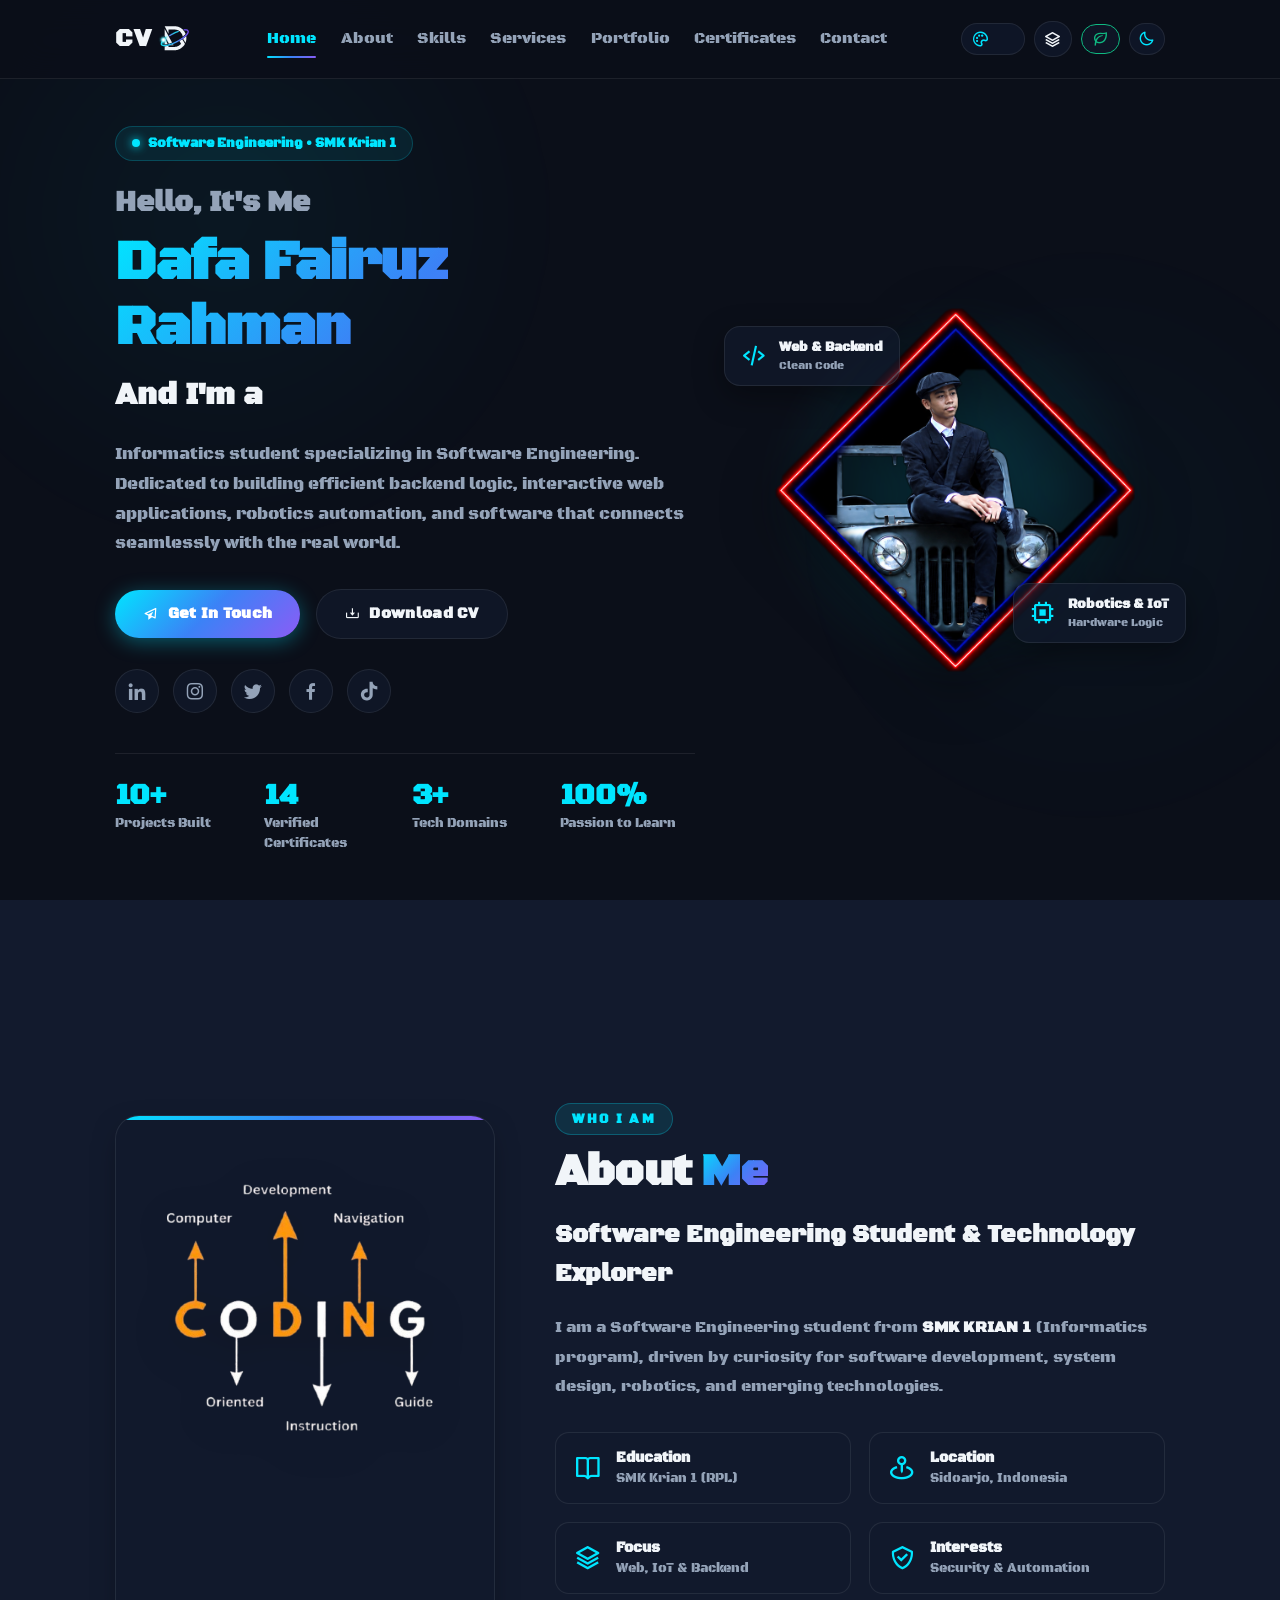
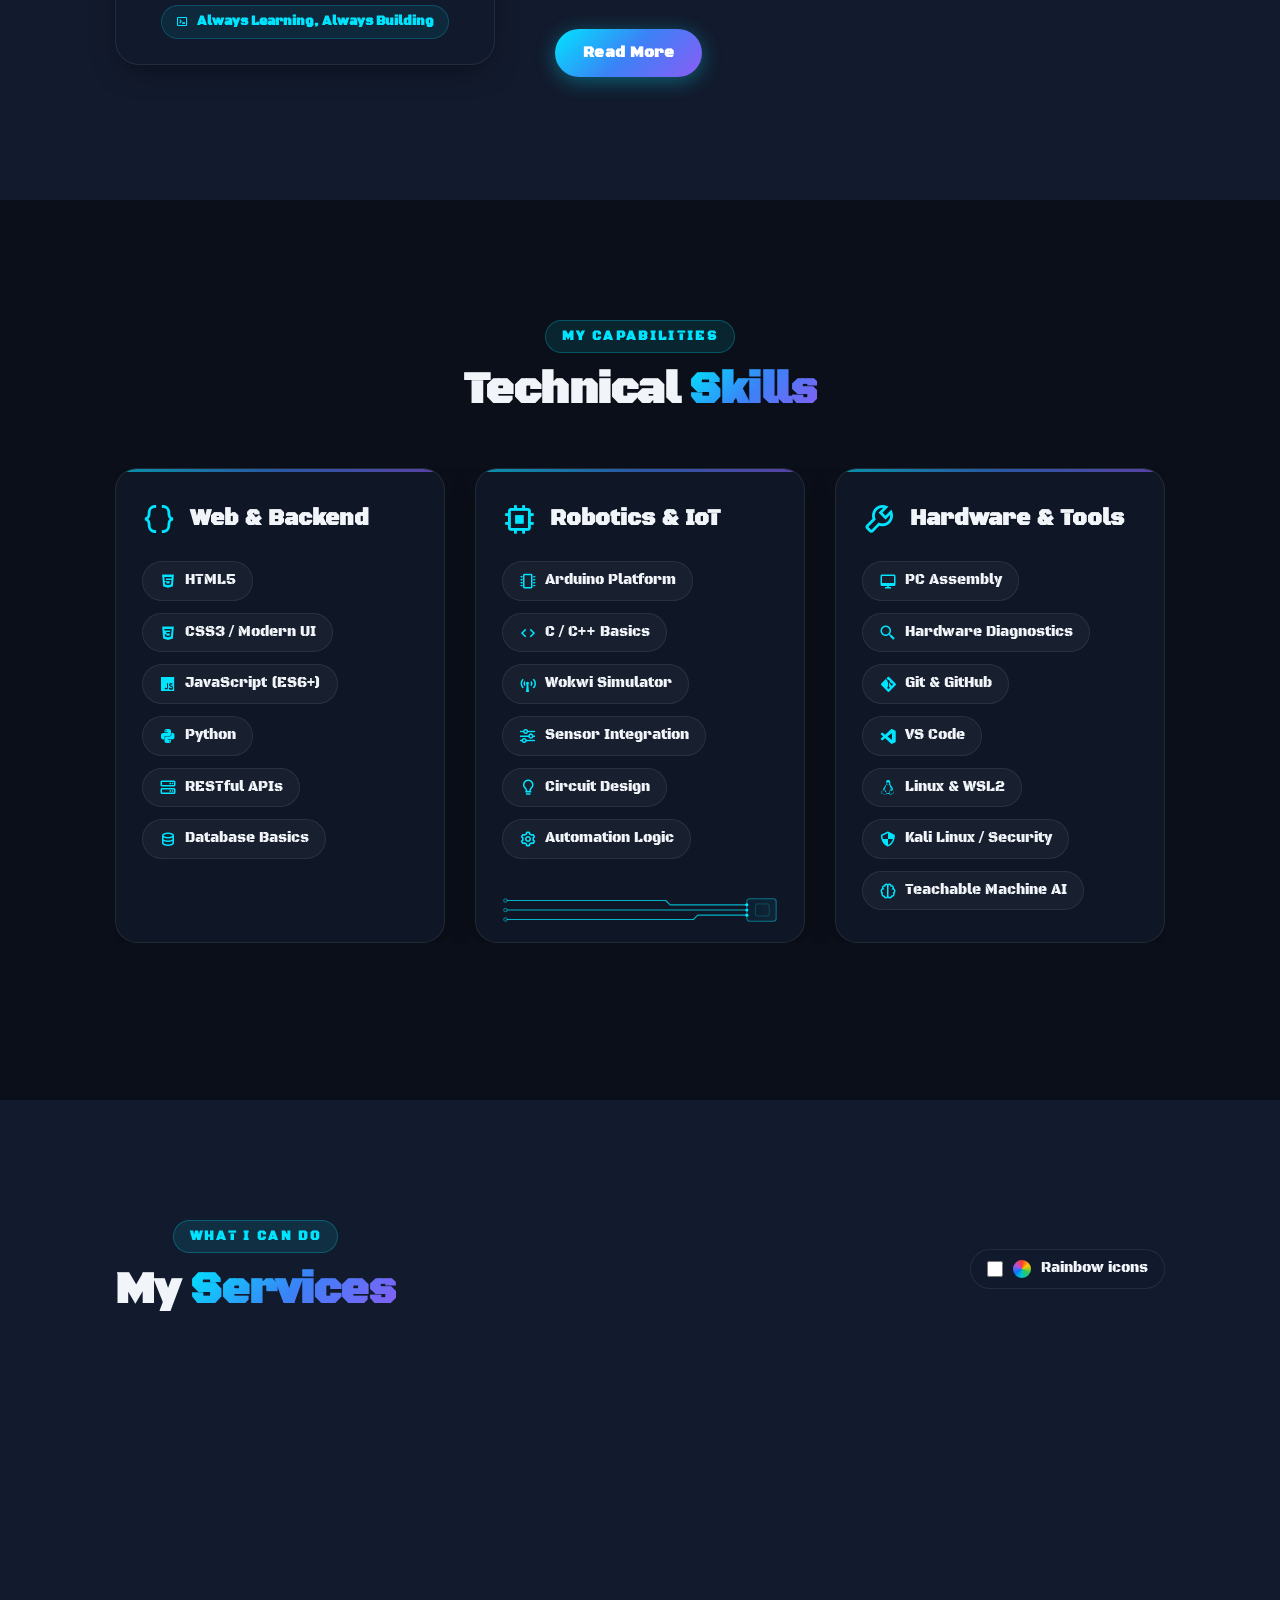
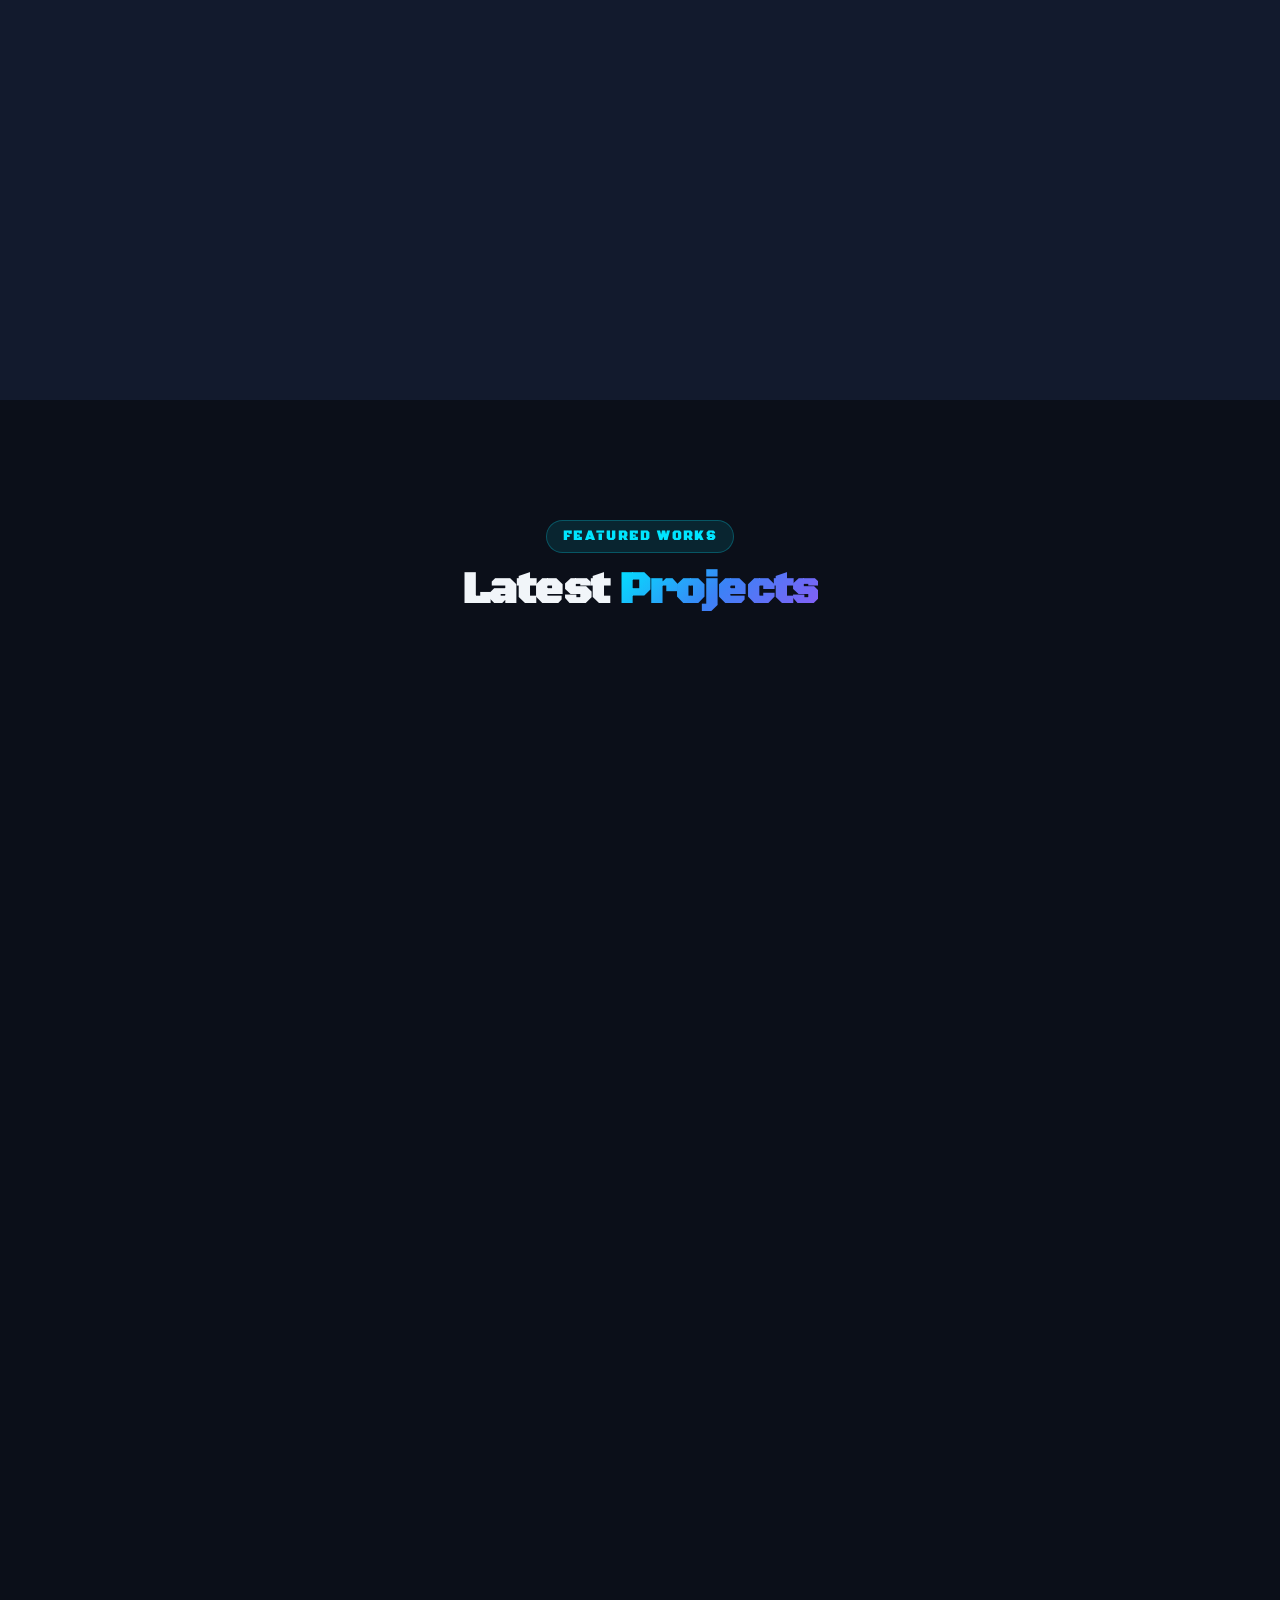
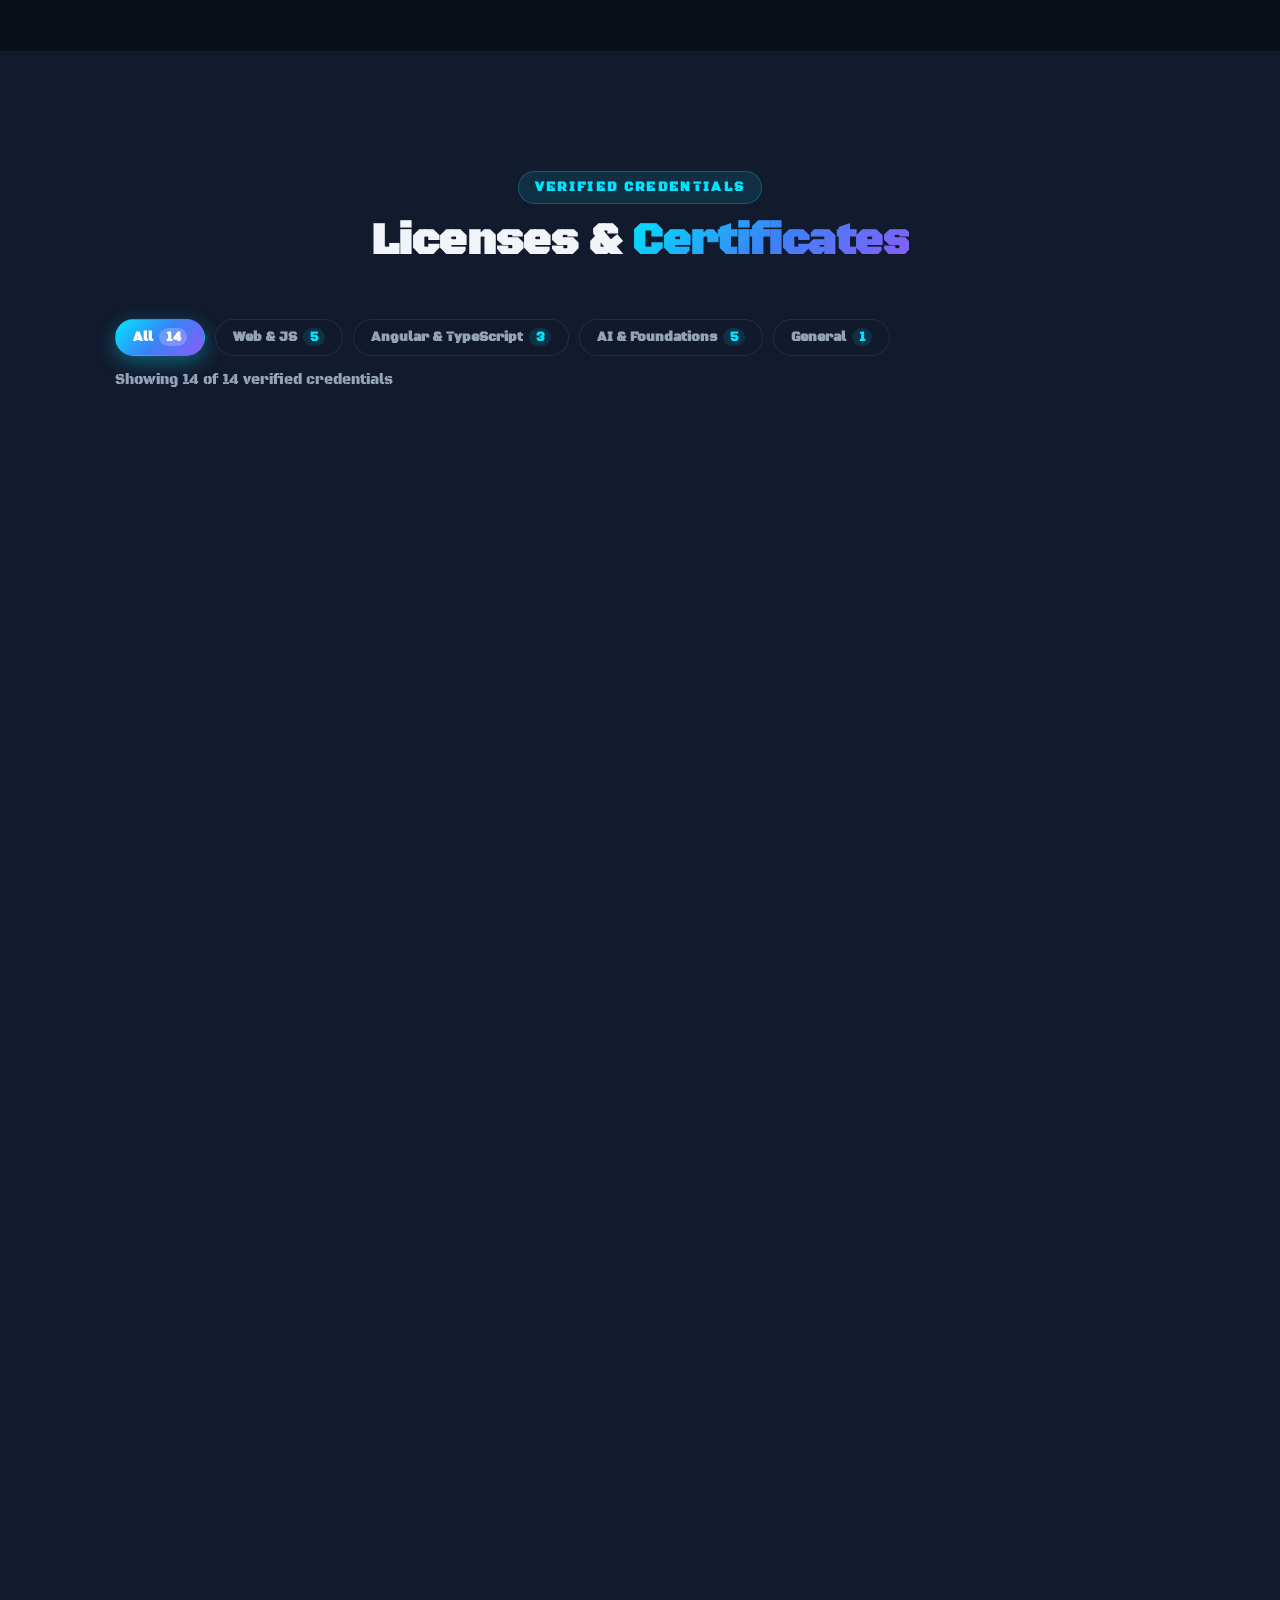
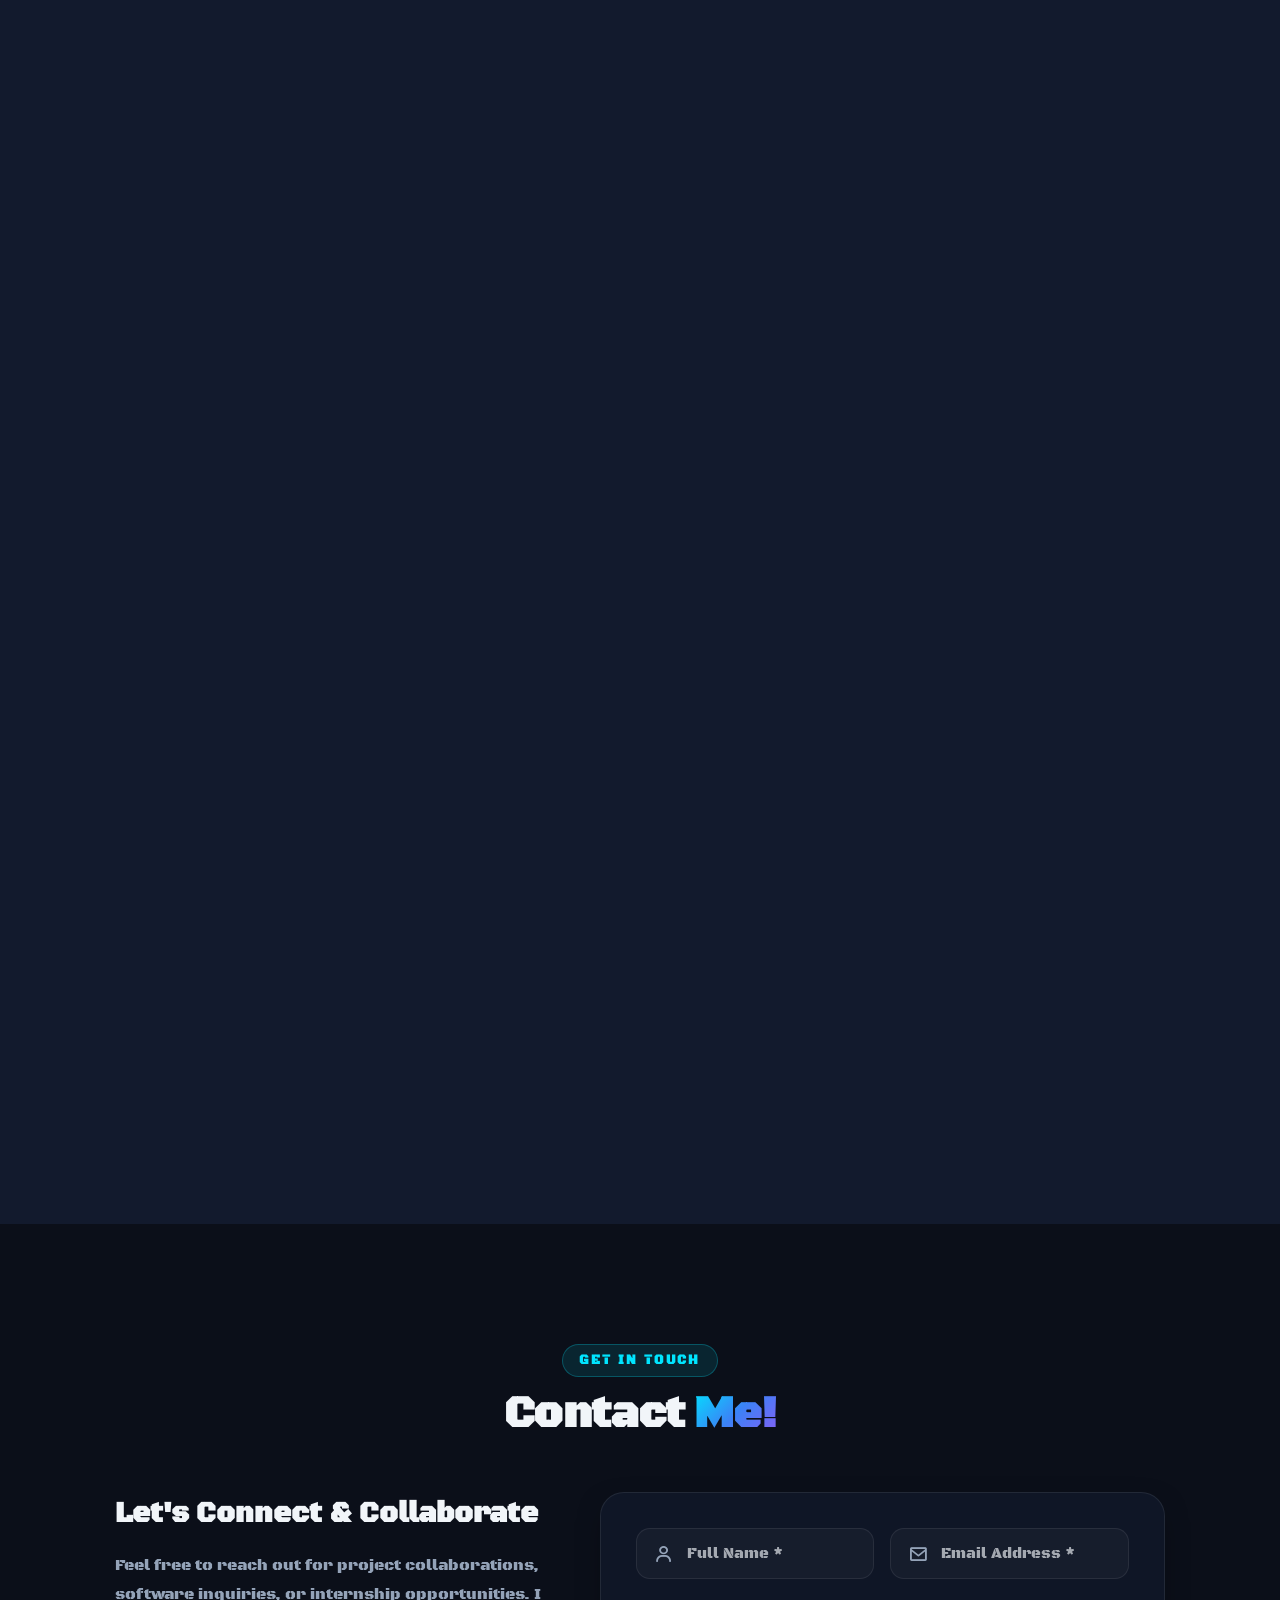
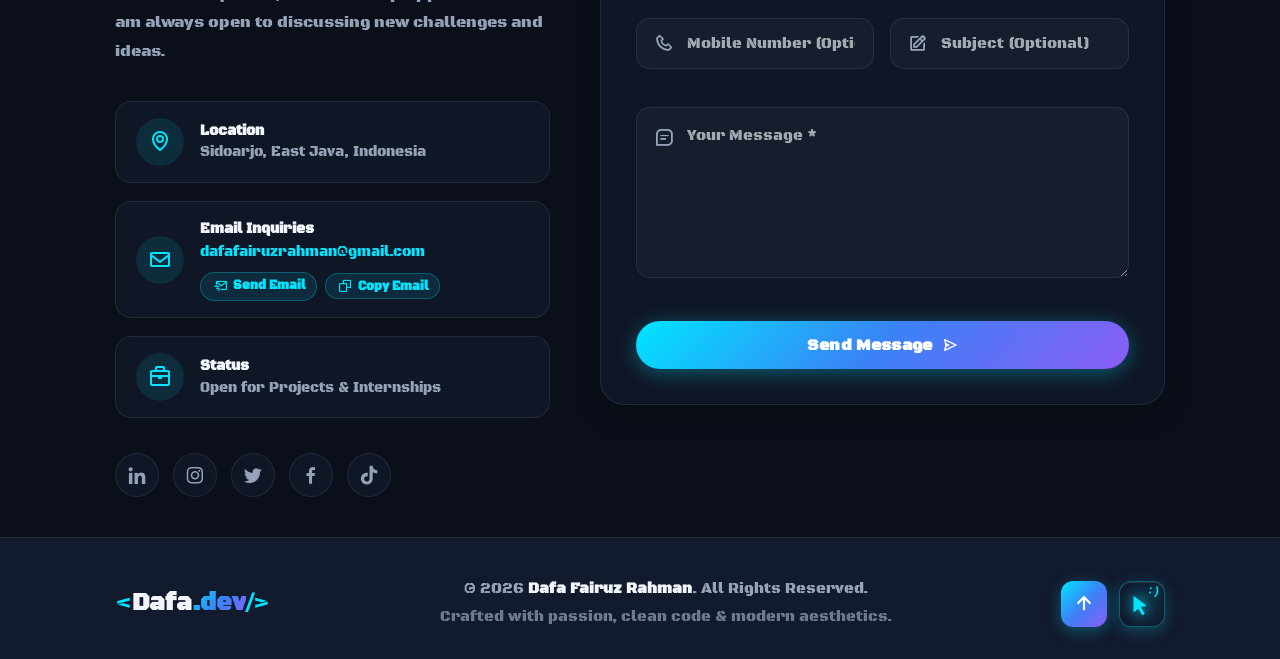
==== index.html @ e25a8f02 "feat: integrate projects, certificates, contact links, semantics, and form validation" ====
<!DOCTYPE html>
<html lang="en">
<head>
    <meta charset="UTF-8">
    <meta http-equiv="X-UA-Compatible" content="IE=edge">
    <meta name="viewport" content="width=device-width, initial-scale=1.0">
    <meta name="description" content="Portfolio of Dafa Fairuz Rahman - Software Engineering student passionate about backend systems, web development, robotics, and AI.">
    <meta name="author" content="Dafa Fairuz Rahman">
    <link rel="canonical" href="https://rfrfrfrdafa-oss.github.io/portofolio-DafaFairuzRahman-XRPL1/">
    <meta property="og:title" content="Dafa Fairuz Rahman — Software Engineer & Developer">
    <meta property="og:description" content="Portfolio of Dafa Fairuz Rahman — Software Engineering student at SMK Krian 1 Sidoarjo showcasing 10 projects and 14 verified certificates across web development, robotics, and AI.">
    <meta property="og:type" content="website">
    <meta property="og:url" content="https://rfrfrfrdafa-oss.github.io/portofolio-DafaFairuzRahman-XRPL1/">
    <meta property="og:image" content="https://rfrfrfrdafa-oss.github.io/portofolio-DafaFairuzRahman-XRPL1/images/images1.png">
    <meta property="og:site_name" content="Dafa Fairuz Rahman Portfolio">
    <meta name="twitter:card" content="summary_large_image">
    <title>Dafa Fairuz Rahman — Software Engineer & Developer</title>
    <link rel="icon" type="image/svg+xml" href="svg/favicon.svg">

    <script>
        try {
            const root = document.documentElement;
            const savedTheme = localStorage.getItem('portfolio-theme');
            if (savedTheme) {
                root.dataset.theme = savedTheme;
                root.dataset.customColors = 'true';
            }
            const savedScheme = localStorage.getItem('portfolio-scheme');
            if (savedScheme === 'light' || savedScheme === 'dark') {
                root.dataset.scheme = savedScheme;
                root.dataset.customColors = 'true';
            } else {
                root.dataset.scheme = savedTheme === 'amber' ? 'light' : 'dark';
            }
            const savedBackground = localStorage.getItem('portfolio-background');
            if (/^#[0-9a-f]{6}$/i.test(savedBackground || '')) {
                root.style.setProperty('--user-bg-color', savedBackground);
                root.dataset.userBackground = 'true';
                root.dataset.customColors = 'true';
            }
            const isLightScheme = root.dataset.scheme === 'light';
            const savedBackgroundEffect = localStorage.getItem('portfolio-background-effect');
            if (!isLightScheme && savedBackgroundEffect === 'video') {
                root.dataset.backgroundEffect = savedBackgroundEffect;
            } else {
                delete root.dataset.backgroundEffect;
            }
            const savedMeteorShower = localStorage.getItem('portfolio-meteor-shower');
            if (!isLightScheme && savedMeteorShower === 'true') {
                root.dataset.meteorShower = 'true';
            } else {
                root.dataset.meteorShower = 'false';
            }
            if (localStorage.getItem('services-rainbow-icons') === 'true') {
                root.dataset.serviceIcons = 'rainbow';
            }
            const savedPerfMode = localStorage.getItem('portfolio-perf-mode');
            if (savedPerfMode === 'eco' || savedPerfMode === 'high') {
                root.dataset.perfMode = savedPerfMode;
                window.__isEcoAutoDetected = false;
            } else {
                const cores = navigator.hardwareConcurrency || 8;
                const memory = navigator.deviceMemory || 8;
                const isSmall = window.innerWidth < 768;
                if (cores <= 4 || memory <= 4 || isSmall) {
                    root.dataset.perfMode = 'eco';
                    window.__isEcoAutoDetected = true;
                } else {
                    root.dataset.perfMode = 'high';
                    window.__isEcoAutoDetected = false;
                }
            }

            // Early global availability for portfolio lightbox API
            window.openPortfolioLightbox = function(idx, triggerEl) {
                if (window.__portfolioLightboxEngine && typeof window.__portfolioLightboxEngine.open === 'function') {
                    window.__portfolioLightboxEngine.open(idx, triggerEl);
                } else {
                    window.__portfolioPendingOpen = { idx: Number(idx), triggerEl: triggerEl || null };
                }
            };
            window.openPortfolio = window.openPortfolioLightbox;
            window.openCertificateLightbox = function(idx, triggerEl) {
                if (window.__portfolioLightboxEngine && typeof window.__portfolioLightboxEngine.openCertificate === 'function') {
                    window.__portfolioLightboxEngine.openCertificate(idx, triggerEl);
                } else {
                    window.__portfolioPendingOpen = { idx: Number(idx), triggerEl: triggerEl || null, gallery: 'certificate' };
                }
            };
            window.closePortfolioLightbox = function() {
                if (window.__portfolioLightboxEngine && typeof window.__portfolioLightboxEngine.close === 'function') {
                    window.__portfolioLightboxEngine.close();
                }
            };
            window.setLightboxMode = function(mode) {
                if (window.__portfolioLightboxEngine && typeof window.__portfolioLightboxEngine.setMode === 'function') {
                    window.__portfolioLightboxEngine.setMode(mode);
                } else {
                    window.__portfolioPendingMode = mode;
                }
            };
            window.lightboxNext = function() {
                if (window.__portfolioLightboxEngine && typeof window.__portfolioLightboxEngine.next === 'function') {
                    window.__portfolioLightboxEngine.next();
                }
            };
            window.lightboxPrev = function() {
                if (window.__portfolioLightboxEngine && typeof window.__portfolioLightboxEngine.prev === 'function') {
                    window.__portfolioLightboxEngine.prev();
                }
            };
            window.lightboxZoomIn = function() {
                if (window.__portfolioLightboxEngine && typeof window.__portfolioLightboxEngine.zoomIn === 'function') {
                    window.__portfolioLightboxEngine.zoomIn();
                }
            };
            window.lightboxZoomOut = function() {
                if (window.__portfolioLightboxEngine && typeof window.__portfolioLightboxEngine.zoomOut === 'function') {
                    window.__portfolioLightboxEngine.zoomOut();
                }
            };
            window.lightboxZoomReset = function() {
                if (window.__portfolioLightboxEngine && typeof window.__portfolioLightboxEngine.zoomReset === 'function') {
                    window.__portfolioLightboxEngine.zoomReset();
                }
            };
            window.lightboxToggleFullscreen = function() {
                if (window.__portfolioLightboxEngine && typeof window.__portfolioLightboxEngine.toggleFullscreen === 'function') {
                    window.__portfolioLightboxEngine.toggleFullscreen();
                }
            };
        } catch {}
    </script>
    
    <!-- Box Icons -->
    <link href='https://unpkg.com/boxicons@2.1.4/css/boxicons.min.css' rel='stylesheet'>
    
    <!-- Signature display font -->
    <link rel="preconnect" href="https://fonts.googleapis.com">
    <link rel="preconnect" href="https://fonts.gstatic.com" crossorigin>
    <link href="https://fonts.googleapis.com/css2?family=Black+Ops+One&display=swap" rel="stylesheet">
    
    <!-- Link ke file CSS -->
    <link rel="stylesheet" href="style.css?v=55">
</head>
<body>
    <a href="#main-content" class="skip-link">Skip to main content</a>

    <!-- Shared Global SVG Defs for Orbital Ring Signature -->
    <svg class="orbital-ring-defs" aria-hidden="true" focusable="false">
        <defs>
            <linearGradient id="orbitalRingOuterGrad" x1="135" y1="670" x2="885" y2="310" gradientUnits="userSpaceOnUse">
                <stop offset="0%" stop-color="#1be1f2" />
                <stop offset="30%" stop-color="#2bb8f5" />
                <stop offset="65%" stop-color="#586ff0" />
                <stop offset="100%" stop-color="#7c4dff" />
            </linearGradient>
            <linearGradient id="orbitalRingInnerGrad" x1="355" y1="435" x2="634" y2="325" gradientUnits="userSpaceOnUse">
                <stop offset="0%" stop-color="#6671ed" />
                <stop offset="55%" stop-color="#22cee6" />
                <stop offset="100%" stop-color="#28bfea" />
            </linearGradient>
            <g id="orbital-ring-symbol">
                <path d="M 356.00 429.25 L 355.00 435.00 C 355.37 435.71, 356.47 437.83, 357.20 439.25 C 357.94 440.67, 358.67 442.08, 359.39 443.50 C 360.10 444.92, 360.86 446.29, 361.50 447.75 C 362.14 449.21, 362.68 450.79, 363.25 452.25 C 363.82 453.71, 364.30 455.08, 364.93 456.50 C 365.57 457.92, 366.06 459.54, 367.07 460.75 C 368.08 461.96, 370.34 463.25, 371.00 463.75 C 372.25 463.04, 376.00 460.92, 378.50 459.49 C 381.00 458.06, 383.50 456.66, 386.00 455.16 C 388.50 453.67, 391.00 452.05, 393.50 450.51 C 396.00 448.98, 398.46 447.48, 401.00 445.97 C 403.54 444.46, 406.21 442.85, 408.75 441.44 C 411.29 440.02, 413.75 438.94, 416.25 437.51 C 418.75 436.07, 421.25 434.33, 423.75 432.81 C 426.25 431.30, 428.71 429.89, 431.25 428.44 C 433.79 426.99, 436.46 425.51, 439.00 424.11 C 441.54 422.72, 444.00 421.42, 446.50 420.06 C 449.00 418.71, 451.50 417.33, 454.00 415.98 C 456.50 414.63, 459.00 413.26, 461.50 411.95 C 464.00 410.64, 466.46 409.41, 469.00 408.11 C 471.54 406.81, 474.21 405.45, 476.75 404.14 C 479.29 402.84, 481.75 401.57, 484.25 400.29 C 486.75 399.02, 489.25 397.72, 491.75 396.49 C 494.25 395.25, 496.71 394.11, 499.25 392.89 C 501.79 391.66, 504.46 390.34, 507.00 389.14 C 509.54 387.93, 512.00 386.87, 514.50 385.67 C 517.00 384.47, 519.50 383.12, 522.00 381.95 C 524.50 380.78, 526.96 379.82, 529.50 378.67 C 532.04 377.52, 534.71 376.20, 537.25 375.06 C 539.79 373.91, 542.25 372.89, 544.75 371.79 C 547.25 370.70, 549.75 369.57, 552.25 368.47 C 554.75 367.38, 557.25 366.25, 559.75 365.21 C 562.25 364.18, 564.71 363.28, 567.25 362.24 C 569.79 361.21, 572.46 360.04, 575.00 359.02 C 577.54 358.00, 580.00 357.15, 582.50 356.12 C 585.00 355.09, 587.50 353.87, 590.00 352.85 C 592.50 351.83, 594.96 350.96, 597.50 349.99 C 600.04 349.03, 602.71 348.00, 605.25 347.05 C 607.79 346.10, 610.25 345.20, 612.75 344.30 C 615.25 343.40, 617.75 342.54, 620.25 341.66 C 622.75 340.79, 625.37 340.20, 627.75 339.04 C 630.12 337.89, 633.38 335.47, 634.50 334.75 C 633.33 333.79, 629.88 330.76, 627.50 329.01 C 625.12 327.25, 622.71 325.78, 620.25 324.22 C 617.79 322.66, 615.21 321.13, 612.75 319.66 C 610.29 318.18, 607.92 316.60, 605.50 315.36 C 603.08 314.11, 600.71 312.45, 598.25 312.18 C 595.79 311.91, 593.21 313.01, 590.75 313.74 C 588.29 314.48, 585.92 315.62, 583.50 316.57 C 581.08 317.52, 578.71 318.46, 576.25 319.44 C 573.79 320.41, 571.21 321.44, 568.75 322.41 C 566.29 323.37, 563.92 324.29, 561.50 325.23 C 559.08 326.16, 556.71 327.04, 554.25 328.01 C 551.79 328.99, 549.21 330.02, 546.75 331.08 C 544.29 332.14, 541.92 333.29, 539.50 334.39 C 537.08 335.50, 534.71 336.64, 532.25 337.70 C 529.79 338.76, 527.21 339.74, 524.75 340.76 C 522.29 341.79, 519.92 342.76, 517.50 343.86 C 515.08 344.95, 512.71 346.17, 510.25 347.34 C 507.79 348.50, 505.21 349.69, 502.75 350.84 C 500.29 351.98, 497.92 353.06, 495.50 354.20 C 493.08 355.34, 490.71 356.48, 488.25 357.66 C 485.79 358.83, 483.21 360.06, 480.75 361.24 C 478.29 362.42, 475.92 363.56, 473.50 364.74 C 471.08 365.91, 468.71 367.06, 466.25 368.30 C 463.79 369.54, 461.21 370.91, 458.75 372.15 C 456.29 373.39, 453.92 374.49, 451.50 375.74 C 449.08 376.98, 446.71 378.33, 444.25 379.64 C 441.79 380.95, 439.21 382.27, 436.75 383.59 C 434.29 384.91, 431.92 386.23, 429.50 387.56 C 427.08 388.88, 424.71 390.22, 422.25 391.55 C 419.79 392.88, 417.21 394.17, 414.75 395.54 C 412.29 396.91, 409.92 398.40, 407.50 399.77 C 405.08 401.15, 402.71 402.42, 400.25 403.80 C 397.79 405.18, 395.21 406.66, 392.75 408.06 C 390.29 409.45, 387.92 410.77, 385.50 412.19 C 383.08 413.60, 380.71 415.09, 378.25 416.57 C 375.79 418.05, 373.21 419.59, 370.75 421.06 C 368.29 422.54, 365.96 424.08, 363.50 425.44 C 361.04 426.81, 357.25 428.62, 356.00 429.25 Z" fill="url(#orbitalRingInnerGrad)" />
                <path d="M 749.50 270.25 L 774.50 301.25 C 776.00 301.20, 780.50 301.06, 783.50 300.94 C 786.50 300.81, 789.50 300.60, 792.50 300.48 C 795.50 300.37, 798.50 300.24, 801.50 300.25 C 804.50 300.26, 807.50 300.37, 810.50 300.54 C 813.50 300.71, 816.50 300.93, 819.50 301.27 C 822.50 301.61, 825.50 301.95, 828.50 302.58 C 831.50 303.22, 834.50 304.04, 837.50 305.06 C 840.50 306.09, 843.50 307.11, 846.50 308.72 C 849.50 310.34, 854.00 313.75, 855.50 314.75 C 855.92 315.25, 857.35 316.75, 858.04 317.75 C 858.72 318.75, 859.28 319.75, 859.61 320.75 C 859.93 321.75, 859.88 322.71, 860.00 323.75 C 860.12 324.79, 860.25 325.96, 860.36 327.00 C 860.46 328.04, 860.58 329.00, 860.64 330.00 C 860.71 331.00, 860.73 331.96, 860.75 333.00 C 860.77 334.04, 860.75 335.71, 860.75 336.25 C 860.41 337.58, 859.49 341.54, 858.73 344.25 C 857.96 346.96, 857.21 349.75, 856.16 352.50 C 855.11 355.25, 853.81 358.00, 852.44 360.75 C 851.06 363.50, 849.63 366.29, 847.93 369.00 C 846.22 371.71, 844.04 374.29, 842.20 377.00 C 840.36 379.71, 838.79 382.54, 836.88 385.25 C 834.96 387.96, 832.83 390.64, 830.71 393.29 C 828.59 395.94, 826.41 398.56, 824.16 401.15 C 821.91 403.74, 819.57 406.26, 817.21 408.81 C 814.86 411.35, 812.47 413.89, 810.02 416.42 C 807.57 418.95, 805.01 421.51, 802.54 423.99 C 800.07 426.48, 797.64 428.95, 795.20 431.33 C 792.76 433.70, 790.42 435.87, 787.90 438.25 C 785.38 440.63, 782.71 443.25, 780.08 445.61 C 777.45 447.98, 774.69 450.21, 772.11 452.44 C 769.52 454.67, 767.13 456.80, 764.57 458.99 C 762.01 461.18, 759.42 463.48, 756.75 465.59 C 754.08 467.69, 751.25 469.51, 748.54 471.61 C 745.83 473.70, 743.22 475.98, 740.50 478.16 C 737.78 480.34, 734.95 482.70, 732.25 484.69 C 729.55 486.67, 726.94 488.17, 724.31 490.09 C 721.69 492.01, 719.16 494.18, 716.49 496.20 C 713.81 498.22, 711.00 500.26, 708.25 502.24 C 705.50 504.22, 702.71 506.24, 700.00 508.08 C 697.29 509.92, 694.71 511.48, 692.00 513.26 C 689.29 515.05, 686.50 516.96, 683.75 518.80 C 681.00 520.64, 678.25 522.48, 675.50 524.29 C 672.75 526.09, 669.96 527.90, 667.25 529.62 C 664.54 531.34, 661.96 532.98, 659.25 534.59 C 656.54 536.21, 653.75 537.63, 651.00 539.30 C 648.25 540.97, 645.50 542.91, 642.75 544.59 C 640.00 546.28, 637.21 547.85, 634.50 549.41 C 631.79 550.98, 629.21 552.38, 626.50 553.99 C 623.79 555.61, 621.00 557.46, 618.25 559.11 C 615.50 560.76, 612.75 562.34, 610.00 563.89 C 607.25 565.45, 604.46 566.96, 601.75 568.45 C 599.04 569.94, 596.46 571.36, 593.75 572.84 C 591.04 574.31, 588.25 575.85, 585.50 577.32 C 582.75 578.79, 580.00 580.20, 577.25 581.64 C 574.50 583.07, 571.71 584.53, 569.00 585.94 C 566.29 587.36, 563.71 588.73, 561.00 590.12 C 558.29 591.52, 555.50 592.89, 552.75 594.31 C 550.00 595.72, 547.25 597.27, 544.50 598.61 C 541.75 599.96, 538.96 601.12, 536.25 602.39 C 533.54 603.67, 530.96 604.92, 528.25 606.26 C 525.54 607.59, 522.75 609.05, 520.00 610.41 C 517.25 611.77, 514.50 613.13, 511.75 614.41 C 509.00 615.68, 506.21 616.85, 503.50 618.07 C 500.79 619.29, 498.21 620.51, 495.50 621.74 C 492.79 622.97, 490.00 624.26, 487.25 625.46 C 484.50 626.66, 481.75 627.75, 479.00 628.95 C 476.25 630.15, 473.46 631.50, 470.75 632.67 C 468.04 633.84, 465.46 634.82, 462.75 635.95 C 460.04 637.08, 457.25 638.30, 454.50 639.46 C 451.75 640.62, 449.00 641.80, 446.25 642.92 C 443.50 644.04, 440.71 645.11, 438.00 646.18 C 435.29 647.25, 432.71 648.29, 430.00 649.34 C 427.29 650.38, 424.50 651.41, 421.75 652.44 C 419.00 653.46, 416.25 654.47, 413.50 655.49 C 410.75 656.50, 407.96 657.53, 405.25 658.51 C 402.54 659.50, 399.96 660.43, 397.25 661.38 C 394.54 662.32, 391.75 663.28, 389.00 664.18 C 386.25 665.07, 383.50 665.88, 380.75 666.75 C 378.00 667.62, 375.21 668.51, 372.50 669.38 C 369.79 670.25, 367.21 671.11, 364.50 671.95 C 361.79 672.79, 359.00 673.59, 356.25 674.40 C 353.50 675.21, 350.75 676.05, 348.00 676.84 C 345.25 677.62, 342.46 678.39, 339.75 679.10 C 337.04 679.81, 334.46 680.39, 331.75 681.08 C 329.04 681.77, 326.25 682.53, 323.50 683.24 C 320.75 683.95, 318.00 684.68, 315.25 685.33 C 312.50 685.98, 309.71 686.55, 307.00 687.13 C 304.29 687.70, 301.71 688.26, 299.00 688.77 C 296.29 689.28, 293.50 689.69, 290.75 690.17 C 288.00 690.65, 285.25 691.20, 282.50 691.67 C 279.75 692.14, 276.96 692.60, 274.25 692.99 C 271.54 693.38, 268.96 693.71, 266.25 694.01 C 263.54 694.32, 260.75 694.59, 258.00 694.81 C 255.25 695.04, 252.50 695.20, 249.75 695.39 C 247.00 695.57, 244.21 695.77, 241.50 695.91 C 238.79 696.05, 236.21 696.18, 233.50 696.23 C 230.79 696.28, 228.00 696.29, 225.25 696.21 C 222.50 696.12, 219.75 695.92, 217.00 695.72 C 214.25 695.53, 211.46 695.33, 208.75 695.03 C 206.04 694.72, 203.46 694.38, 200.75 693.89 C 198.04 693.39, 195.25 692.80, 192.50 692.08 C 189.75 691.36, 187.00 690.61, 184.25 689.55 C 181.50 688.49, 178.75 687.30, 176.00 685.71 C 173.25 684.12, 169.12 680.95, 167.75 680.00 C 167.36 679.46, 166.15 677.83, 165.43 676.75 C 164.71 675.67, 163.93 674.62, 163.43 673.50 C 162.93 672.38, 162.66 671.12, 162.43 670.00 C 162.20 668.88, 162.11 667.87, 162.04 666.75 C 161.96 665.62, 161.96 664.37, 162.00 663.25 C 162.04 662.12, 162.20 661.12, 162.29 660.00 C 162.37 658.88, 162.46 657.08, 162.50 656.50 C 162.88 655.21, 163.89 651.33, 164.78 648.75 C 165.68 646.17, 166.69 643.58, 167.87 641.00 C 169.06 638.42, 170.48 635.83, 171.90 633.25 C 173.31 630.67, 174.77 628.08, 176.34 625.50 C 177.92 622.92, 179.55 620.34, 181.37 617.75 C 183.19 615.16, 185.19 612.51, 187.27 609.93 C 189.34 607.35, 191.68 604.78, 193.81 602.25 C 195.95 599.72, 197.98 597.28, 200.08 594.75 C 202.18 592.22, 204.17 589.44, 206.42 587.05 C 208.67 584.67, 211.36 582.82, 213.58 580.44 C 215.80 578.06, 218.72 574.03, 219.75 572.75 C 219.81 571.67, 220.04 568.46, 220.08 566.25 C 220.12 564.04, 220.01 561.75, 220.00 559.50 C 219.99 557.25, 219.99 554.96, 220.00 552.75 C 220.01 550.54, 220.07 548.46, 220.05 546.25 C 220.03 544.04, 219.88 541.75, 219.87 539.50 C 219.86 537.25, 220.38 534.75, 219.98 532.75 C 219.59 530.75, 217.91 528.38, 217.50 527.50 C 216.29 528.55, 212.63 531.75, 210.25 533.80 C 207.87 535.85, 205.50 537.70, 203.22 539.82 C 200.95 541.95, 198.83 544.26, 196.61 546.55 C 194.38 548.84, 192.08 551.25, 189.86 553.55 C 187.64 555.85, 185.45 558.06, 183.29 560.37 C 181.12 562.69, 179.01 565.14, 176.90 567.44 C 174.79 569.73, 172.58 571.84, 170.63 574.14 C 168.68 576.45, 167.03 578.86, 165.22 581.25 C 163.42 583.64, 161.59 586.08, 159.79 588.50 C 158.00 590.92, 156.19 593.34, 154.45 595.75 C 152.71 598.16, 150.92 600.56, 149.33 602.94 C 147.73 605.31, 146.25 607.61, 144.88 610.00 C 143.51 612.39, 142.31 614.83, 141.09 617.25 C 139.87 619.67, 138.67 622.08, 137.55 624.50 C 136.43 626.92, 135.36 629.33, 134.39 631.75 C 133.41 634.17, 132.46 636.58, 131.69 639.00 C 130.92 641.42, 130.33 643.83, 129.76 646.25 C 129.20 648.67, 128.68 651.08, 128.30 653.50 C 127.92 655.92, 127.61 658.33, 127.47 660.75 C 127.34 663.17, 127.34 665.58, 127.49 668.00 C 127.65 670.42, 127.95 672.83, 128.39 675.25 C 128.82 677.67, 129.37 680.04, 130.10 682.50 C 130.83 684.96, 132.31 688.75, 132.75 690.00 C 133.88 691.61, 136.91 696.54, 139.54 699.67 C 142.16 702.81, 145.34 706.18, 148.50 708.81 C 151.66 711.45, 155.21 713.58, 158.50 715.46 C 161.79 717.34, 164.96 718.72, 168.25 720.11 C 171.54 721.49, 174.96 722.73, 178.25 723.76 C 181.54 724.79, 184.75 725.53, 188.00 726.28 C 191.25 727.02, 194.46 727.67, 197.75 728.23 C 201.04 728.78, 204.46 729.25, 207.75 729.61 C 211.04 729.97, 214.21 730.21, 217.50 730.39 C 220.79 730.58, 224.50 730.48, 227.50 730.70 C 230.50 730.92, 232.76 731.65, 235.51 731.70 C 238.26 731.75, 240.92 731.19, 244.00 730.99 C 247.08 730.79, 250.71 730.71, 254.00 730.49 C 257.29 730.28, 260.46 729.99, 263.75 729.71 C 267.04 729.42, 270.46 729.18, 273.75 728.79 C 277.04 728.41, 280.25 727.89, 283.50 727.40 C 286.75 726.91, 289.96 726.39, 293.25 725.85 C 296.54 725.31, 299.96 724.79, 303.25 724.18 C 306.54 723.57, 309.71 722.88, 313.00 722.19 C 316.29 721.50, 319.71 720.72, 323.00 720.04 C 326.29 719.35, 329.67 718.69, 332.75 718.09 C 335.83 717.49, 338.65 717.17, 341.48 716.44 C 344.31 715.70, 346.75 714.58, 349.75 713.70 C 352.75 712.82, 356.21 712.04, 359.50 711.16 C 362.79 710.29, 366.43 709.12, 369.50 708.43 C 372.57 707.73, 375.48 707.77, 377.90 706.99 C 380.32 706.20, 381.32 704.78, 384.00 703.71 C 386.68 702.63, 390.71 701.61, 394.00 700.54 C 397.29 699.48, 400.46 698.43, 403.75 697.31 C 407.04 696.19, 410.46 694.90, 413.75 693.82 C 417.04 692.74, 420.25 691.95, 423.50 690.82 C 426.75 689.69, 429.96 688.31, 433.25 687.03 C 436.54 685.75, 439.96 684.39, 443.25 683.13 C 446.54 681.86, 449.73 680.57, 453.00 679.44 C 456.27 678.32, 460.11 677.41, 462.87 676.39 C 465.63 675.36, 466.83 674.50, 469.56 673.28 C 472.29 672.06, 475.97 670.45, 479.25 669.08 C 482.53 667.71, 485.96 666.42, 489.25 665.05 C 492.54 663.68, 495.71 662.33, 499.00 660.89 C 502.29 659.44, 505.71 657.86, 509.00 656.37 C 512.29 654.88, 515.50 653.41, 518.75 651.93 C 522.00 650.45, 525.21 649.02, 528.50 647.48 C 531.79 645.94, 535.21 644.26, 538.50 642.69 C 541.79 641.12, 544.96 639.66, 548.25 638.07 C 551.54 636.48, 554.96 634.76, 558.25 633.16 C 561.54 631.57, 564.71 630.15, 568.00 628.52 C 571.29 626.90, 574.71 625.15, 578.00 623.41 C 581.29 621.67, 584.50 619.80, 587.75 618.08 C 591.00 616.36, 594.21 614.78, 597.50 613.09 C 600.79 611.40, 604.21 609.72, 607.50 607.94 C 610.79 606.15, 613.96 604.24, 617.25 602.41 C 620.54 600.57, 623.96 598.75, 627.25 596.91 C 630.54 595.08, 634.17 593.19, 636.98 591.39 C 639.79 589.58, 641.26 588.00, 644.09 586.11 C 646.93 584.21, 650.72 582.00, 654.00 580.03 C 657.28 578.05, 660.46 576.26, 663.75 574.26 C 667.04 572.25, 670.46 570.06, 673.75 567.99 C 677.04 565.91, 680.25 563.83, 683.50 561.81 C 686.75 559.78, 689.96 557.92, 693.25 555.83 C 696.54 553.74, 699.96 551.44, 703.25 549.25 C 706.54 547.06, 709.83 544.59, 713.00 542.70 C 716.17 540.81, 719.08 539.87, 722.25 537.92 C 725.42 535.97, 729.24 533.08, 732.00 531.01 C 734.76 528.95, 736.13 527.74, 738.80 525.54 C 741.47 523.34, 744.84 520.29, 748.00 517.81 C 751.16 515.34, 754.46 513.15, 757.75 510.68 C 761.04 508.21, 764.46 505.61, 767.75 503.01 C 771.04 500.40, 774.25 497.72, 777.50 495.05 C 780.75 492.38, 783.96 489.74, 787.25 486.96 C 790.54 484.19, 793.96 481.34, 797.25 478.41 C 800.54 475.47, 803.71 472.41, 807.00 469.36 C 810.29 466.32, 813.92 462.79, 817.00 460.16 C 820.08 457.52, 822.90 455.85, 825.46 453.55 C 828.02 451.25, 829.70 449.16, 832.36 446.37 C 835.03 443.59, 838.55 439.99, 841.44 436.84 C 844.34 433.70, 847.05 430.69, 849.74 427.51 C 852.43 424.32, 855.05 420.97, 857.57 417.75 C 860.09 414.53, 862.55 411.26, 864.86 408.19 C 867.18 405.12, 869.43 402.44, 871.47 399.33 C 873.51 396.21, 875.18 392.74, 877.09 389.50 C 879.01 386.26, 881.18 383.13, 882.96 379.88 C 884.73 376.63, 886.37 373.27, 887.76 370.00 C 889.14 366.73, 890.21 363.50, 891.25 360.25 C 892.29 357.00, 893.23 353.79, 894.01 350.50 C 894.79 347.21, 895.51 343.79, 895.92 340.50 C 896.34 337.21, 896.53 334.04, 896.50 330.75 C 896.47 327.46, 896.31 324.04, 895.76 320.75 C 895.22 317.46, 894.34 314.29, 893.25 311.00 C 892.16 307.71, 889.92 302.67, 889.25 301.00 C 888.16 299.64, 885.09 295.44, 882.69 292.86 C 880.28 290.27, 877.54 287.69, 874.84 285.48 C 872.15 283.27, 869.27 281.20, 866.50 279.58 C 863.73 277.96, 861.04 276.90, 858.25 275.74 C 855.46 274.59, 852.54 273.55, 849.75 272.64 C 846.96 271.74, 844.25 271.00, 841.50 270.31 C 838.75 269.62, 836.04 269.04, 833.25 268.50 C 830.46 267.96, 827.54 267.45, 824.75 267.08 C 821.96 266.71, 819.29 266.49, 816.50 266.28 C 813.71 266.07, 810.79 265.89, 808.00 265.80 C 805.21 265.71, 802.50 265.75, 799.75 265.75 C 797.00 265.75, 794.29 265.74, 791.50 265.83 C 788.71 265.91, 785.79 266.10, 783.00 266.26 C 780.21 266.41, 777.54 266.57, 774.75 266.76 C 771.96 266.94, 769.04 267.14, 766.25 267.38 C 763.46 267.62, 760.79 267.73, 758.00 268.21 C 755.21 268.69, 750.92 269.91, 749.50 270.25 Z" fill="url(#orbitalRingOuterGrad)" />
            </g>
        </defs>
    </svg>

    <video id="background-video" aria-hidden="true" autoplay muted loop playsinline preload="metadata" hidden>
        <source src="352344_medium.mp4" type="video/mp4">
    </video>
    <div class="background-scrim" aria-hidden="true"></div>
    <canvas id="meteor-canvas" aria-hidden="true"></canvas>

    <!-- Star-Chart Blueprint / Constellation Canvas (for Light / White Background) -->
    <canvas id="constellation-canvas" aria-hidden="true"></canvas>

    <!-- Ambient Background Blobs -->
    <div class="bg-glow bg-glow-1" aria-hidden="true"></div>
    <div class="bg-glow bg-glow-2" aria-hidden="true"></div>

    <!-- Bagian Header (Navigasi) -->
    <header class="header">
        <a href="#home" class="logo" aria-label="CV D - Dafa Fairuz Rahman Portfolio">
            <span class="logo-text">CV</span>
            <svg class="logo-icon" viewBox="0 0 1024 1024" fill="none" xmlns="http://www.w3.org/2000/svg" aria-hidden="true">
                <defs>
                    <linearGradient id="headerOrbitOuterGrad" x1="135" y1="670" x2="885" y2="310" gradientUnits="userSpaceOnUse">
                        <stop offset="0%" stop-color="#1be1f2" />
                        <stop offset="30%" stop-color="#2bb8f5" />
                        <stop offset="65%" stop-color="#586ff0" />
                        <stop offset="100%" stop-color="#7c4dff" />
                    </linearGradient>
                    <linearGradient id="headerOrbitInnerGrad" x1="355" y1="435" x2="634" y2="325" gradientUnits="userSpaceOnUse">
                        <stop offset="0%" stop-color="#6671ed" />
                        <stop offset="55%" stop-color="#22cee6" />
                        <stop offset="100%" stop-color="#28bfea" />
                    </linearGradient>
                    <filter id="headerOrbitBallGlow" x="-200%" y="-200%" width="500%" height="500%">
                        <feGaussianBlur stdDeviation="24" result="blur" />
                        <feMerge>
                            <feMergeNode in="blur" />
                            <feMergeNode in="SourceGraphic" />
                        </feMerge>
                    </filter>
                    <path id="headerOrbitPath" d="M 153.6 512 A 358.4 153.6 0 1 1 870.4 512 A 358.4 153.6 0 1 1 153.6 512" />
                    <filter id="headerOrbitTrailBlur" x="-100%" y="-100%" width="300%" height="300%">
                        <feGaussianBlur stdDeviation="18" />
                    </filter>
                    <radialGradient id="headerOrbitLightGradient">
                        <stop offset="0%" stop-color="white" stop-opacity="1" />
                        <stop offset="40%" stop-color="white" stop-opacity="0.7" />
                        <stop offset="100%" stop-color="black" stop-opacity="0" />
                    </radialGradient>
                    <mask id="headerOrbitLightMask" maskUnits="userSpaceOnUse" x="0" y="0" width="1024" height="1024">
                        <rect width="1024" height="1024" fill="black" />
                        <circle r="220" fill="url(#headerOrbitLightGradient)">
                            <animateMotion dur="6s" repeatCount="indefinite" calcMode="linear">
                                <mpath href="#headerOrbitPath" />
                            </animateMotion>
                        </circle>
                    </mask>
                </defs>
                <g class="logo-letter-d" fill="currentColor">
                    <path d="M 379.25 705.50 L 480.00 706.00 L 463.25 675.75 L 379.25 705.50 Z M 715.50 541.50 L 641.75 588.25 L 683.25 660.75 C 682.24 662.00, 679.25 665.75, 677.17 668.25 C 675.09 670.75, 672.97 673.27, 670.77 675.72 C 668.57 678.18, 666.36 680.54, 663.98 682.98 C 661.60 685.42, 659.00 688.04, 656.50 690.37 C 654.00 692.71, 651.54 694.86, 649.00 696.99 C 646.46 699.11, 643.83 701.19, 641.25 703.14 C 638.67 705.10, 636.04 706.95, 633.50 708.71 C 630.96 710.48, 628.54 712.10, 626.00 713.76 C 623.46 715.41, 620.79 717.11, 618.25 718.64 C 615.71 720.16, 613.29 721.55, 610.75 722.89 C 608.21 724.23, 605.54 725.47, 603.00 726.69 C 600.46 727.90, 598.04 729.07, 595.50 730.21 C 592.96 731.35, 590.33 732.48, 587.75 733.51 C 585.17 734.55, 582.54 735.54, 580.00 736.44 C 577.46 737.33, 575.04 738.11, 572.50 738.90 C 569.96 739.69, 567.29 740.49, 564.75 741.16 C 562.21 741.83, 559.79 742.36, 557.25 742.93 C 554.71 743.49, 552.04 744.06, 549.50 744.54 C 546.96 745.03, 544.54 745.47, 542.00 745.84 C 539.46 746.22, 536.83 746.54, 534.25 746.81 C 531.67 747.08, 529.04 747.27, 526.50 747.45 C 523.96 747.63, 521.54 747.79, 519.00 747.91 C 516.46 748.02, 513.79 748.11, 511.25 748.14 C 508.71 748.17, 506.29 748.09, 503.75 748.09 C 501.21 748.08, 498.58 748.10, 496.00 748.11 C 493.42 748.13, 490.79 748.16, 488.25 748.16 C 485.71 748.15, 483.29 748.10, 480.75 748.09 C 478.21 748.09, 475.54 748.12, 473.00 748.11 C 470.46 748.11, 468.04 748.03, 465.50 748.05 C 462.96 748.07, 460.29 748.22, 457.75 748.25 C 455.21 748.28, 452.79 748.25, 450.25 748.25 C 447.71 748.25, 445.08 748.25, 442.50 748.25 C 439.92 748.25, 437.29 748.25, 434.75 748.25 C 432.21 748.25, 429.79 748.25, 427.25 748.25 C 424.71 748.25, 422.04 748.25, 419.50 748.25 C 416.96 748.25, 414.54 748.27, 412.00 748.24 C 409.46 748.22, 406.79 748.10, 404.25 748.09 C 401.71 748.09, 399.29 748.20, 396.75 748.21 C 394.21 748.22, 391.58 748.15, 389.00 748.16 C 386.42 748.16, 383.79 748.23, 381.25 748.25 C 378.71 748.27, 376.29 748.25, 373.75 748.25 C 371.21 748.25, 368.54 748.28, 366.00 748.25 C 363.46 748.22, 361.04 748.10, 358.50 748.06 C 355.96 748.02, 353.33 747.97, 350.75 748.00 C 348.17 748.03, 344.29 748.21, 343.00 748.25 C 342.67 747.58, 341.33 745.71, 341.00 744.25 C 340.67 742.79, 340.97 741.04, 341.00 739.50 C 341.03 737.96, 341.12 736.54, 341.16 735.00 C 341.20 733.46, 341.28 731.79, 341.25 730.25 C 341.22 728.71, 341.04 727.29, 341.00 725.75 C 340.96 724.21, 341.12 722.58, 341.00 721.00 C 340.88 719.42, 340.38 717.04, 340.25 716.25 C 338.83 716.63, 334.58 717.89, 331.75 718.55 C 328.92 719.21, 326.12 719.64, 323.25 720.24 C 320.37 720.83, 317.37 721.48, 314.50 722.10 C 311.62 722.73, 308.88 723.43, 306.00 723.99 C 303.13 724.55, 300.13 724.99, 297.25 725.46 C 294.38 725.94, 291.58 726.38, 288.75 726.82 C 285.92 727.26, 283.12 727.70, 280.25 728.11 C 277.38 728.52, 274.38 728.97, 271.50 729.29 C 268.62 729.62, 265.88 729.81, 263.00 730.05 C 260.12 730.29, 257.12 730.55, 254.25 730.74 C 251.38 730.92, 248.62 731.09, 245.75 731.17 C 242.87 731.26, 238.46 731.24, 237.00 731.25 L 236.25 838.75 C 237.50 838.79, 241.25 838.96, 243.75 839.00 C 246.25 839.04, 248.71 839.00, 251.25 839.00 C 253.79 839.00, 256.46 839.00, 259.00 839.00 C 261.54 839.00, 263.96 839.00, 266.50 839.00 C 269.04 839.00, 271.71 839.00, 274.25 839.00 C 276.79 839.00, 279.25 839.00, 281.75 839.00 C 284.25 839.00, 286.71 839.00, 289.25 839.00 C 291.79 839.00, 294.46 839.00, 297.00 839.00 C 299.54 839.00, 301.96 839.00, 304.50 839.00 C 307.04 839.00, 309.71 839.00, 312.25 839.00 C 314.79 839.00, 317.25 839.00, 319.75 839.00 C 322.25 839.00, 324.71 839.00, 327.25 839.00 C 329.79 839.00, 332.46 839.00, 335.00 839.00 C 337.54 839.00, 339.96 839.00, 342.50 839.00 C 345.04 839.00, 347.71 839.00, 350.25 839.00 C 352.79 839.00, 355.25 839.00, 357.75 839.00 C 360.25 839.00, 362.71 839.00, 365.25 839.00 C 367.79 839.00, 370.46 839.00, 373.00 839.00 C 375.54 839.00, 377.96 839.00, 380.50 839.00 C 383.04 839.00, 385.71 839.00, 388.25 839.00 C 390.79 839.00, 393.25 839.00, 395.75 839.00 C 398.25 839.00, 400.71 839.00, 403.25 839.00 C 405.79 839.00, 408.46 839.00, 411.00 839.00 C 413.54 839.00, 415.96 839.00, 418.50 839.00 C 421.04 839.00, 423.71 839.00, 426.25 839.00 C 428.79 839.00, 431.21 839.00, 433.75 839.00 C 436.29 839.00, 438.96 839.00, 441.50 839.00 C 444.04 839.00, 446.50 839.00, 449.00 839.00 C 451.50 839.00, 453.96 839.00, 456.50 839.00 C 459.04 839.00, 461.71 839.00, 464.25 839.00 C 466.79 839.00, 469.21 839.00, 471.75 839.00 C 474.29 839.00, 476.96 839.00, 479.50 839.00 C 482.04 839.00, 484.50 839.00, 487.00 839.00 C 489.50 839.00, 491.96 839.00, 494.50 839.00 C 497.04 839.00, 499.71 839.00, 502.25 839.00 C 504.79 839.00, 507.21 839.03, 509.75 839.00 C 512.29 838.97, 514.96 838.90, 517.50 838.84 C 520.04 838.79, 522.50 838.76, 525.00 838.67 C 527.50 838.58, 529.96 838.49, 532.50 838.31 C 535.04 838.13, 537.71 837.85, 540.25 837.60 C 542.79 837.35, 545.21 837.14, 547.75 836.84 C 550.29 836.53, 552.96 836.16, 555.50 835.77 C 558.04 835.38, 560.50 834.95, 563.00 834.49 C 565.50 834.03, 567.96 833.53, 570.50 833.01 C 573.04 832.49, 575.71 831.95, 578.25 831.37 C 580.79 830.79, 583.21 830.18, 585.75 829.51 C 588.29 828.85, 590.96 828.13, 593.50 827.40 C 596.04 826.67, 598.50 825.91, 601.00 825.11 C 603.50 824.30, 605.96 823.47, 608.50 822.57 C 611.04 821.67, 613.71 820.70, 616.25 819.73 C 618.79 818.76, 621.21 817.80, 623.75 816.75 C 626.29 815.70, 628.96 814.54, 631.50 813.41 C 634.04 812.27, 636.46 811.15, 639.00 809.93 C 641.54 808.71, 644.21 807.37, 646.75 806.08 C 649.29 804.79, 651.75 803.54, 654.25 802.21 C 656.75 800.88, 659.21 799.53, 661.75 798.09 C 664.29 796.66, 666.96 795.12, 669.50 793.59 C 672.04 792.05, 674.46 790.54, 677.00 788.88 C 679.54 787.22, 682.21 785.40, 684.75 783.64 C 687.29 781.89, 689.75 780.18, 692.25 778.34 C 694.75 776.49, 697.21 774.53, 699.75 772.57 C 702.29 770.61, 704.96 768.65, 707.50 766.57 C 710.04 764.49, 712.47 762.33, 715.00 760.11 C 717.53 757.89, 720.25 755.50, 722.66 753.25 C 725.08 751.00, 727.21 748.91, 729.51 746.61 C 731.82 744.32, 734.15 741.95, 736.49 739.50 C 738.84 737.05, 741.32 734.39, 743.57 731.89 C 745.83 729.39, 747.88 727.02, 750.03 724.50 C 752.18 721.98, 754.43 719.29, 756.48 716.75 C 758.52 714.21, 760.39 711.75, 762.29 709.25 C 764.19 706.75, 766.05 704.29, 767.88 701.75 C 769.70 699.21, 771.56 696.54, 773.25 694.00 C 774.94 691.46, 776.45 689.04, 778.04 686.50 C 779.62 683.96, 781.25 681.29, 782.78 678.75 C 784.31 676.21, 785.90 673.79, 787.23 671.25 C 788.56 668.71, 790.16 664.79, 790.75 663.50 L 715.50 541.50 Z M 236.25 499.25 L 236.25 680.25 C 237.71 680.28, 242.04 680.53, 245.00 680.45 C 247.96 680.38, 251.00 680.05, 254.00 679.79 C 257.00 679.52, 260.00 679.21, 263.00 678.87 C 266.00 678.54, 269.04 678.19, 272.00 677.78 C 274.96 677.37, 277.79 676.89, 280.75 676.41 C 283.71 675.92, 286.75 675.42, 289.75 674.87 C 292.75 674.32, 295.75 673.70, 298.75 673.13 C 301.75 672.56, 304.75 672.04, 307.75 671.44 C 310.75 670.83, 315.25 669.82, 316.75 669.50 L 317.50 667.75 L 236.25 499.25 Z M 737.75 526.50 L 804.25 635.25 C 804.87 633.92, 806.82 629.96, 807.94 627.25 C 809.07 624.54, 810.03 621.75, 810.99 619.00 C 811.96 616.25, 812.83 613.50, 813.74 610.75 C 814.64 608.00, 815.61 605.25, 816.43 602.50 C 817.25 599.75, 817.95 597.00, 818.66 594.25 C 819.36 591.50, 820.02 588.75, 820.66 586.00 C 821.31 583.25, 821.94 580.50, 822.51 577.75 C 823.09 575.00, 823.63 572.25, 824.14 569.50 C 824.64 566.75, 825.13 564.00, 825.56 561.25 C 826.00 558.50, 826.41 555.75, 826.76 553.00 C 827.12 550.25, 827.40 547.50, 827.69 544.75 C 827.97 542.00, 828.23 539.25, 828.46 536.50 C 828.68 533.75, 828.88 531.00, 829.04 528.25 C 829.21 525.50, 829.37 522.75, 829.44 520.00 C 829.52 517.25, 829.49 514.50, 829.50 511.75 C 829.51 509.00, 829.53 506.25, 829.50 503.50 C 829.47 500.75, 829.44 498.00, 829.32 495.25 C 829.20 492.50, 828.97 489.75, 828.78 487.00 C 828.58 484.25, 828.41 481.50, 828.16 478.75 C 827.90 476.00, 827.60 473.25, 827.26 470.50 C 826.93 467.75, 826.60 465.04, 826.14 462.25 C 825.68 459.46, 824.77 455.17, 824.50 453.75 C 823.46 454.72, 820.42 457.54, 818.25 459.55 C 816.08 461.57, 813.74 463.77, 811.50 465.84 C 809.26 467.91, 807.01 469.92, 804.80 471.97 C 802.59 474.01, 800.47 476.12, 798.25 478.10 C 796.03 480.09, 793.75 481.96, 791.50 483.89 C 789.25 485.81, 787.00 487.77, 784.75 489.66 C 782.50 491.56, 780.25 493.40, 778.00 495.24 C 775.75 497.09, 773.50 498.93, 771.25 500.73 C 769.00 502.54, 766.75 504.32, 764.50 506.08 C 762.25 507.84, 760.00 509.61, 757.75 511.30 C 755.50 513.00, 753.25 514.60, 751.00 516.25 C 748.75 517.90, 746.46 519.51, 744.25 521.22 C 742.04 522.92, 738.83 525.62, 737.75 526.50 Z M 237.00 257.50 C 236.96 258.79, 236.79 262.67, 236.75 265.25 C 236.71 267.83, 236.75 270.42, 236.75 273.00 C 236.75 275.58, 236.75 278.17, 236.75 280.75 C 236.75 283.33, 236.75 285.92, 236.75 288.50 C 236.75 291.08, 236.75 293.67, 236.75 296.25 C 236.75 298.83, 236.75 301.42, 236.75 304.00 C 236.75 306.58, 236.75 309.17, 236.75 311.75 C 236.75 314.33, 236.75 316.92, 236.75 319.50 C 236.75 322.08, 236.75 324.67, 236.75 327.25 C 236.75 329.83, 236.73 332.42, 236.77 335.00 C 236.81 337.58, 236.95 340.17, 236.99 342.75 C 237.03 345.33, 237.00 347.92, 237.00 350.50 C 237.00 353.08, 237.00 355.67, 237.00 358.25 C 237.00 360.83, 237.00 363.42, 237.00 366.00 C 237.00 368.58, 237.00 371.17, 237.00 373.75 C 237.00 376.33, 237.00 378.92, 237.00 381.50 C 237.00 384.08, 237.00 386.67, 237.00 389.25 C 237.00 391.83, 237.00 394.42, 237.00 397.00 C 237.00 399.58, 237.00 402.17, 237.00 404.75 C 237.00 407.33, 237.03 409.92, 237.00 412.50 C 236.97 415.08, 236.84 417.67, 236.80 420.25 C 236.76 422.83, 236.76 425.42, 236.75 428.00 C 236.74 430.58, 236.72 433.17, 236.75 435.75 C 236.78 438.33, 236.44 440.92, 236.94 443.50 C 237.44 446.08, 238.58 448.62, 239.75 451.25 C 240.92 453.88, 242.54 456.62, 243.94 459.25 C 245.34 461.87, 246.76 464.42, 248.16 467.00 C 249.56 469.58, 250.95 472.17, 252.34 474.75 C 253.74 477.33, 255.15 479.92, 256.52 482.50 C 257.90 485.08, 259.21 487.67, 260.59 490.25 C 261.96 492.83, 263.37 495.42, 264.79 498.00 C 266.20 500.58, 267.66 503.17, 269.08 505.75 C 270.50 508.33, 271.92 510.92, 273.30 513.50 C 274.68 516.08, 275.97 518.67, 277.34 521.25 C 278.72 523.83, 280.12 526.42, 281.54 529.00 C 282.95 531.58, 284.40 534.17, 285.81 536.75 C 287.22 539.33, 288.63 541.92, 290.00 544.50 C 291.37 547.08, 292.68 549.67, 294.04 552.25 C 295.41 554.83, 296.80 557.42, 298.20 560.00 C 299.60 562.58, 301.02 565.17, 302.41 567.75 C 303.81 570.33, 305.19 572.92, 306.58 575.50 C 307.97 578.08, 309.36 580.67, 310.75 583.25 C 312.14 585.83, 313.54 588.42, 314.94 591.00 C 316.34 593.58, 317.76 596.17, 319.16 598.75 C 320.55 601.33, 321.93 603.92, 323.31 606.50 C 324.70 609.08, 326.08 611.67, 327.47 614.25 C 328.87 616.83, 330.28 619.42, 331.69 622.00 C 333.10 624.58, 334.54 627.17, 335.93 629.75 C 337.32 632.33, 338.66 634.92, 340.04 637.50 C 341.41 640.08, 342.77 642.67, 344.17 645.25 C 345.57 647.83, 346.87 650.63, 348.42 653.00 C 349.98 655.38, 352.65 658.42, 353.50 659.50 L 438.00 630.00 L 237.00 257.50 Z M 237.25 185.25 L 340.75 392.50 L 342.25 275.75 C 343.50 275.74, 347.25 275.71, 349.75 275.71 C 352.25 275.71, 354.71 275.74, 357.25 275.75 C 359.79 275.76, 362.46 275.75, 365.00 275.75 C 367.54 275.75, 369.96 275.75, 372.50 275.75 C 375.04 275.75, 377.71 275.75, 380.25 275.75 C 382.79 275.75, 385.21 275.75, 387.75 275.75 C 390.29 275.75, 392.96 275.75, 395.50 275.75 C 398.04 275.75, 400.46 275.75, 403.00 275.75 C 405.54 275.75, 408.21 275.75, 410.75 275.75 C 413.29 275.75, 415.71 275.75, 418.25 275.75 C 420.79 275.75, 423.46 275.75, 426.00 275.75 C 428.54 275.75, 430.96 275.75, 433.50 275.75 C 436.04 275.75, 438.71 275.75, 441.25 275.75 C 443.79 275.75, 446.21 275.75, 448.75 275.75 C 451.29 275.75, 453.96 275.75, 456.50 275.75 C 459.04 275.75, 461.46 275.75, 464.00 275.75 C 466.54 275.75, 469.21 275.75, 471.75 275.75 C 474.29 275.75, 476.71 275.75, 479.25 275.75 C 481.79 275.75, 484.46 275.75, 487.00 275.75 C 489.54 275.75, 491.96 275.75, 494.50 275.75 C 497.04 275.75, 499.71 275.77, 502.25 275.75 C 504.79 275.73, 507.21 275.61, 509.75 275.62 C 512.29 275.63, 514.96 275.69, 517.50 275.79 C 520.04 275.89, 522.46 276.04, 525.00 276.22 C 527.54 276.40, 530.21 276.60, 532.75 276.86 C 535.29 277.11, 537.71 277.41, 540.25 277.76 C 542.79 278.11, 545.46 278.51, 548.00 278.96 C 550.54 279.42, 552.96 279.95, 555.50 280.50 C 558.04 281.05, 560.71 281.62, 563.25 282.26 C 565.79 282.90, 568.21 283.59, 570.75 284.34 C 573.29 285.10, 575.96 285.95, 578.50 286.79 C 581.04 287.62, 583.46 288.42, 586.00 289.38 C 588.54 290.33, 591.21 291.44, 593.75 292.51 C 596.29 293.58, 598.71 294.61, 601.25 295.79 C 603.79 296.97, 606.46 298.27, 609.00 299.58 C 611.54 300.89, 613.96 302.20, 616.50 303.64 C 619.04 305.08, 621.71 306.64, 624.25 308.21 C 626.79 309.77, 629.21 311.32, 631.75 313.03 C 634.29 314.74, 636.96 316.62, 639.50 318.48 C 642.04 320.34, 644.46 322.20, 647.00 324.20 C 649.54 326.20, 652.23 328.31, 654.75 330.49 C 657.27 332.66, 659.64 334.92, 662.12 337.26 C 664.60 339.60, 667.25 342.12, 669.61 344.54 C 671.98 346.95, 674.09 349.26, 676.32 351.75 C 678.56 354.24, 680.91 356.96, 683.02 359.50 C 685.13 362.04, 687.09 364.46, 688.99 367.00 C 690.88 369.54, 692.68 372.21, 694.41 374.75 C 696.15 377.29, 697.75 379.71, 699.37 382.25 C 700.99 384.79, 702.67 387.46, 704.14 390.00 C 705.62 392.54, 706.92 394.96, 708.21 397.50 C 709.50 400.04, 710.69 402.71, 711.89 405.25 C 713.08 407.79, 714.25 410.21, 715.39 412.75 C 716.53 415.29, 717.69 417.96, 718.71 420.50 C 719.74 423.04, 720.65 425.46, 721.54 428.00 C 722.42 430.54, 723.25 433.21, 724.04 435.75 C 724.82 438.29, 725.54 440.71, 726.22 443.25 C 726.90 445.79, 727.54 448.46, 728.14 451.00 C 728.73 453.54, 729.23 455.96, 729.79 458.50 C 730.35 461.04, 731.22 464.96, 731.50 466.25 C 732.67 465.45, 736.17 463.19, 738.50 461.46 C 740.83 459.74, 743.17 457.77, 745.50 455.89 C 747.83 454.01, 750.12 452.16, 752.50 450.19 C 754.87 448.21, 757.37 446.07, 759.75 444.04 C 762.12 442.00, 764.42 440.00, 766.75 437.98 C 769.08 435.96, 771.43 433.97, 773.72 431.91 C 776.01 429.84, 778.16 427.81, 780.50 425.60 C 782.84 423.40, 785.38 420.99, 787.75 418.69 C 790.12 416.38, 792.45 414.07, 794.75 411.75 C 797.05 409.43, 799.21 407.12, 801.55 404.75 C 803.88 402.38, 807.55 398.71, 808.75 397.50 C 808.36 396.25, 807.30 392.50, 806.41 390.00 C 805.52 387.50, 804.45 385.04, 803.40 382.50 C 802.35 379.96, 801.26 377.29, 800.11 374.75 C 798.97 372.21, 797.76 369.75, 796.53 367.25 C 795.30 364.75, 794.04 362.29, 792.73 359.75 C 791.42 357.21, 790.03 354.54, 788.66 352.00 C 787.28 349.46, 785.99 347.04, 784.48 344.50 C 782.97 341.96, 781.20 339.29, 779.58 336.75 C 777.96 334.21, 776.39 331.75, 774.74 329.25 C 773.10 326.75, 771.48 324.29, 769.71 321.75 C 767.93 319.21, 765.99 316.54, 764.11 314.00 C 762.23 311.46, 760.39 309.00, 758.43 306.50 C 756.47 304.00, 754.49 301.54, 752.36 299.00 C 750.22 296.46, 747.91 293.79, 745.62 291.25 C 743.33 288.71, 741.07 286.27, 738.64 283.79 C 736.20 281.30, 733.52 278.77, 731.00 276.35 C 728.48 273.93, 726.00 271.55, 723.50 269.27 C 721.00 267.00, 718.54 264.87, 716.00 262.69 C 713.46 260.52, 710.79 258.28, 708.25 256.23 C 705.71 254.18, 703.29 252.33, 700.75 250.39 C 698.21 248.45, 695.54 246.43, 693.00 244.59 C 690.46 242.74, 688.00 241.05, 685.50 239.33 C 683.00 237.61, 680.54 235.94, 678.00 234.29 C 675.46 232.63, 672.79 230.94, 670.25 229.39 C 667.71 227.85, 665.25 226.44, 662.75 225.03 C 660.25 223.62, 657.79 222.28, 655.25 220.93 C 652.71 219.58, 650.04 218.21, 647.50 216.94 C 644.96 215.66, 642.54 214.48, 640.00 213.29 C 637.46 212.09, 634.79 210.87, 632.25 209.76 C 629.71 208.66, 627.25 207.64, 624.75 206.64 C 622.25 205.63, 619.79 204.69, 617.25 203.76 C 614.71 202.82, 612.04 201.88, 609.50 201.01 C 606.96 200.14, 604.54 199.34, 602.00 198.54 C 599.46 197.73, 596.79 196.89, 594.25 196.18 C 591.71 195.46, 589.25 194.85, 586.75 194.25 C 584.25 193.65, 581.79 193.11, 579.25 192.57 C 576.71 192.03, 574.04 191.51, 571.50 191.02 C 568.96 190.53, 566.50 190.07, 564.00 189.63 C 561.50 189.19, 559.04 188.78, 556.50 188.39 C 553.96 188.01, 551.29 187.62, 548.75 187.31 C 546.21 187.00, 543.79 186.78, 541.25 186.53 C 538.71 186.28, 536.04 186.03, 533.50 185.83 C 530.96 185.63, 528.50 185.45, 526.00 185.32 C 523.50 185.19, 521.04 185.09, 518.50 185.04 C 515.96 184.98, 513.29 185.01, 510.75 185.00 C 508.21 184.99, 505.75 184.98, 503.25 184.96 C 500.75 184.95, 498.29 184.94, 495.75 184.91 C 493.21 184.87, 490.54 184.78, 488.00 184.76 C 485.46 184.73, 483.04 184.75, 480.50 184.75 C 477.96 184.75, 475.29 184.74, 472.75 184.75 C 470.21 184.76, 467.75 184.74, 465.25 184.79 C 462.75 184.83, 460.29 184.96, 457.75 185.00 C 455.21 185.04, 452.54 185.00, 450.00 185.00 C 447.46 185.00, 445.04 185.00, 442.50 185.00 C 439.96 185.00, 437.29 185.00, 434.75 185.00 C 432.21 185.00, 429.75 185.00, 427.25 185.00 C 424.75 185.00, 422.29 185.00, 419.75 185.00 C 417.21 185.00, 414.54 185.00, 412.00 185.00 C 409.46 185.00, 407.00 185.00, 404.50 185.00 C 402.00 185.00, 399.54 185.00, 397.00 185.00 C 394.46 185.00, 391.79 185.00, 389.25 185.00 C 386.71 185.00, 384.29 185.00, 381.75 185.00 C 379.21 185.00, 376.54 185.00, 374.00 185.00 C 371.46 185.00, 369.00 185.00, 366.50 185.00 C 364.00 185.00, 361.54 185.00, 359.00 185.00 C 356.46 185.00, 353.79 185.00, 351.25 185.00 C 348.71 185.00, 346.29 185.00, 343.75 185.00 C 341.21 185.00, 338.54 185.00, 336.00 185.00 C 333.46 185.00, 331.00 185.00, 328.50 185.00 C 326.00 185.00, 323.54 185.00, 321.00 185.00 C 318.46 185.00, 315.79 185.00, 313.25 185.00 C 310.71 185.00, 308.25 185.00, 305.75 185.00 C 303.25 185.00, 300.79 185.00, 298.25 185.00 C 295.71 185.00, 293.04 185.00, 290.50 185.00 C 287.96 185.00, 285.54 185.00, 283.00 185.00 C 280.46 185.00, 277.79 185.00, 275.25 185.00 C 272.71 185.00, 270.25 185.00, 267.75 185.00 C 265.25 185.00, 262.79 185.00, 260.25 185.00 C 257.71 185.00, 255.04 185.00, 252.50 185.00 C 249.96 185.00, 247.54 184.96, 245.00 185.00 C 242.46 185.04, 238.54 185.21, 237.25 185.25 Z" />
                </g>
                <g class="logo-orbital-ring">
                    <path d="M 356.00 429.25 L 355.00 435.00 C 355.37 435.71, 356.47 437.83, 357.20 439.25 C 357.94 440.67, 358.67 442.08, 359.39 443.50 C 360.10 444.92, 360.86 446.29, 361.50 447.75 C 362.14 449.21, 362.68 450.79, 363.25 452.25 C 363.82 453.71, 364.30 455.08, 364.93 456.50 C 365.57 457.92, 366.06 459.54, 367.07 460.75 C 368.08 461.96, 370.34 463.25, 371.00 463.75 C 372.25 463.04, 376.00 460.92, 378.50 459.49 C 381.00 458.06, 383.50 456.66, 386.00 455.16 C 388.50 453.67, 391.00 452.05, 393.50 450.51 C 396.00 448.98, 398.46 447.48, 401.00 445.97 C 403.54 444.46, 406.21 442.85, 408.75 441.44 C 411.29 440.02, 413.75 438.94, 416.25 437.51 C 418.75 436.07, 421.25 434.33, 423.75 432.81 C 426.25 431.30, 428.71 429.89, 431.25 428.44 C 433.79 426.99, 436.46 425.51, 439.00 424.11 C 441.54 422.72, 444.00 421.42, 446.50 420.06 C 449.00 418.71, 451.50 417.33, 454.00 415.98 C 456.50 414.63, 459.00 413.26, 461.50 411.95 C 464.00 410.64, 466.46 409.41, 469.00 408.11 C 471.54 406.81, 474.21 405.45, 476.75 404.14 C 479.29 402.84, 481.75 401.57, 484.25 400.29 C 486.75 399.02, 489.25 397.72, 491.75 396.49 C 494.25 395.25, 496.71 394.11, 499.25 392.89 C 501.79 391.66, 504.46 390.34, 507.00 389.14 C 509.54 387.93, 512.00 386.87, 514.50 385.67 C 517.00 384.47, 519.50 383.12, 522.00 381.95 C 524.50 380.78, 526.96 379.82, 529.50 378.67 C 532.04 377.52, 534.71 376.20, 537.25 375.06 C 539.79 373.91, 542.25 372.89, 544.75 371.79 C 547.25 370.70, 549.75 369.57, 552.25 368.47 C 554.75 367.38, 557.25 366.25, 559.75 365.21 C 562.25 364.18, 564.71 363.28, 567.25 362.24 C 569.79 361.21, 572.46 360.04, 575.00 359.02 C 577.54 358.00, 580.00 357.15, 582.50 356.12 C 585.00 355.09, 587.50 353.87, 590.00 352.85 C 592.50 351.83, 594.96 350.96, 597.50 349.99 C 600.04 349.03, 602.71 348.00, 605.25 347.05 C 607.79 346.10, 610.25 345.20, 612.75 344.30 C 615.25 343.40, 617.75 342.54, 620.25 341.66 C 622.75 340.79, 625.37 340.20, 627.75 339.04 C 630.12 337.89, 633.38 335.47, 634.50 334.75 C 633.33 333.79, 629.88 330.76, 627.50 329.01 C 625.12 327.25, 622.71 325.78, 620.25 324.22 C 617.79 322.66, 615.21 321.13, 612.75 319.66 C 610.29 318.18, 607.92 316.60, 605.50 315.36 C 603.08 314.11, 600.71 312.45, 598.25 312.18 C 595.79 311.91, 593.21 313.01, 590.75 313.74 C 588.29 314.48, 585.92 315.62, 583.50 316.57 C 581.08 317.52, 578.71 318.46, 576.25 319.44 C 573.79 320.41, 571.21 321.44, 568.75 322.41 C 566.29 323.37, 563.92 324.29, 561.50 325.23 C 559.08 326.16, 556.71 327.04, 554.25 328.01 C 551.79 328.99, 549.21 330.02, 546.75 331.08 C 544.29 332.14, 541.92 333.29, 539.50 334.39 C 537.08 335.50, 534.71 336.64, 532.25 337.70 C 529.79 338.76, 527.21 339.74, 524.75 340.76 C 522.29 341.79, 519.92 342.76, 517.50 343.86 C 515.08 344.95, 512.71 346.17, 510.25 347.34 C 507.79 348.50, 505.21 349.69, 502.75 350.84 C 500.29 351.98, 497.92 353.06, 495.50 354.20 C 493.08 355.34, 490.71 356.48, 488.25 357.66 C 485.79 358.83, 483.21 360.06, 480.75 361.24 C 478.29 362.42, 475.92 363.56, 473.50 364.74 C 471.08 365.91, 468.71 367.06, 466.25 368.30 C 463.79 369.54, 461.21 370.91, 458.75 372.15 C 456.29 373.39, 453.92 374.49, 451.50 375.74 C 449.08 376.98, 446.71 378.33, 444.25 379.64 C 441.79 380.95, 439.21 382.27, 436.75 383.59 C 434.29 384.91, 431.92 386.23, 429.50 387.56 C 427.08 388.88, 424.71 390.22, 422.25 391.55 C 419.79 392.88, 417.21 394.17, 414.75 395.54 C 412.29 396.91, 409.92 398.40, 407.50 399.77 C 405.08 401.15, 402.71 402.42, 400.25 403.80 C 397.79 405.18, 395.21 406.66, 392.75 408.06 C 390.29 409.45, 387.92 410.77, 385.50 412.19 C 383.08 413.60, 380.71 415.09, 378.25 416.57 C 375.79 418.05, 373.21 419.59, 370.75 421.06 C 368.29 422.54, 365.96 424.08, 363.50 425.44 C 361.04 426.81, 357.25 428.62, 356.00 429.25 Z" fill="url(#headerOrbitInnerGrad)" />
                    <path d="M 749.50 270.25 L 774.50 301.25 C 776.00 301.20, 780.50 301.06, 783.50 300.94 C 786.50 300.81, 789.50 300.60, 792.50 300.48 C 795.50 300.37, 798.50 300.24, 801.50 300.25 C 804.50 300.26, 807.50 300.37, 810.50 300.54 C 813.50 300.71, 816.50 300.93, 819.50 301.27 C 822.50 301.61, 825.50 301.95, 828.50 302.58 C 831.50 303.22, 834.50 304.04, 837.50 305.06 C 840.50 306.09, 843.50 307.11, 846.50 308.72 C 849.50 310.34, 854.00 313.75, 855.50 314.75 C 855.92 315.25, 857.35 316.75, 858.04 317.75 C 858.72 318.75, 859.28 319.75, 859.61 320.75 C 859.93 321.75, 859.88 322.71, 860.00 323.75 C 860.12 324.79, 860.25 325.96, 860.36 327.00 C 860.46 328.04, 860.58 329.00, 860.64 330.00 C 860.71 331.00, 860.73 331.96, 860.75 333.00 C 860.77 334.04, 860.75 335.71, 860.75 336.25 C 860.41 337.58, 859.49 341.54, 858.73 344.25 C 857.96 346.96, 857.21 349.75, 856.16 352.50 C 855.11 355.25, 853.81 358.00, 852.44 360.75 C 851.06 363.50, 849.63 366.29, 847.93 369.00 C 846.22 371.71, 844.04 374.29, 842.20 377.00 C 840.36 379.71, 838.79 382.54, 836.88 385.25 C 834.96 387.96, 832.83 390.64, 830.71 393.29 C 828.59 395.94, 826.41 398.56, 824.16 401.15 C 821.91 403.74, 819.57 406.26, 817.21 408.81 C 814.86 411.35, 812.47 413.89, 810.02 416.42 C 807.57 418.95, 805.01 421.51, 802.54 423.99 C 800.07 426.48, 797.64 428.95, 795.20 431.33 C 792.76 433.70, 790.42 435.87, 787.90 438.25 C 785.38 440.63, 782.71 443.25, 780.08 445.61 C 777.45 447.98, 774.69 450.21, 772.11 452.44 C 769.52 454.67, 767.13 456.80, 764.57 458.99 C 762.01 461.18, 759.42 463.48, 756.75 465.59 C 754.08 467.69, 751.25 469.51, 748.54 471.61 C 745.83 473.70, 743.22 475.98, 740.50 478.16 C 737.78 480.34, 734.95 482.70, 732.25 484.69 C 729.55 486.67, 726.94 488.17, 724.31 490.09 C 721.69 492.01, 719.16 494.18, 716.49 496.20 C 713.81 498.22, 711.00 500.26, 708.25 502.24 C 705.50 504.22, 702.71 506.24, 700.00 508.08 C 697.29 509.92, 694.71 511.48, 692.00 513.26 C 689.29 515.05, 686.50 516.96, 683.75 518.80 C 681.00 520.64, 678.25 522.48, 675.50 524.29 C 672.75 526.09, 669.96 527.90, 667.25 529.62 C 664.54 531.34, 661.96 532.98, 659.25 534.59 C 656.54 536.21, 653.75 537.63, 651.00 539.30 C 648.25 540.97, 645.50 542.91, 642.75 544.59 C 640.00 546.28, 637.21 547.85, 634.50 549.41 C 631.79 550.98, 629.21 552.38, 626.50 553.99 C 623.79 555.61, 621.00 557.46, 618.25 559.11 C 615.50 560.76, 612.75 562.34, 610.00 563.89 C 607.25 565.45, 604.46 566.96, 601.75 568.45 C 599.04 569.94, 596.46 571.36, 593.75 572.84 C 591.04 574.31, 588.25 575.85, 585.50 577.32 C 582.75 578.79, 580.00 580.20, 577.25 581.64 C 574.50 583.07, 571.71 584.53, 569.00 585.94 C 566.29 587.36, 563.71 588.73, 561.00 590.12 C 558.29 591.52, 555.50 592.89, 552.75 594.31 C 550.00 595.72, 547.25 597.27, 544.50 598.61 C 541.75 599.96, 538.96 601.12, 536.25 602.39 C 533.54 603.67, 530.96 604.92, 528.25 606.26 C 525.54 607.59, 522.75 609.05, 520.00 610.41 C 517.25 611.77, 514.50 613.13, 511.75 614.41 C 509.00 615.68, 506.21 616.85, 503.50 618.07 C 500.79 619.29, 498.21 620.51, 495.50 621.74 C 492.79 622.97, 490.00 624.26, 487.25 625.46 C 484.50 626.66, 481.75 627.75, 479.00 628.95 C 476.25 630.15, 473.46 631.50, 470.75 632.67 C 468.04 633.84, 465.46 634.82, 462.75 635.95 C 460.04 637.08, 457.25 638.30, 454.50 639.46 C 451.75 640.62, 449.00 641.80, 446.25 642.92 C 443.50 644.04, 440.71 645.11, 438.00 646.18 C 435.29 647.25, 432.71 648.29, 430.00 649.34 C 427.29 650.38, 424.50 651.41, 421.75 652.44 C 419.00 653.46, 416.25 654.47, 413.50 655.49 C 410.75 656.50, 407.96 657.53, 405.25 658.51 C 402.54 659.50, 399.96 660.43, 397.25 661.38 C 394.54 662.32, 391.75 663.28, 389.00 664.18 C 386.25 665.07, 383.50 665.88, 380.75 666.75 C 378.00 667.62, 375.21 668.51, 372.50 669.38 C 369.79 670.25, 367.21 671.11, 364.50 671.95 C 361.79 672.79, 359.00 673.59, 356.25 674.40 C 353.50 675.21, 350.75 676.05, 348.00 676.84 C 345.25 677.62, 342.46 678.39, 339.75 679.10 C 337.04 679.81, 334.46 680.39, 331.75 681.08 C 329.04 681.77, 326.25 682.53, 323.50 683.24 C 320.75 683.95, 318.00 684.68, 315.25 685.33 C 312.50 685.98, 309.71 686.55, 307.00 687.13 C 304.29 687.70, 301.71 688.26, 299.00 688.77 C 296.29 689.28, 293.50 689.69, 290.75 690.17 C 288.00 690.65, 285.25 691.20, 282.50 691.67 C 279.75 692.14, 276.96 692.60, 274.25 692.99 C 271.54 693.38, 268.96 693.71, 266.25 694.01 C 263.54 694.32, 260.75 694.59, 258.00 694.81 C 255.25 695.04, 252.50 695.20, 249.75 695.39 C 247.00 695.57, 244.21 695.77, 241.50 695.91 C 238.79 696.05, 236.21 696.18, 233.50 696.23 C 230.79 696.28, 228.00 696.29, 225.25 696.21 C 222.50 696.12, 219.75 695.92, 217.00 695.72 C 214.25 695.53, 211.46 695.33, 208.75 695.03 C 206.04 694.72, 203.46 694.38, 200.75 693.89 C 198.04 693.39, 195.25 692.80, 192.50 692.08 C 189.75 691.36, 187.00 690.61, 184.25 689.55 C 181.50 688.49, 178.75 687.30, 176.00 685.71 C 173.25 684.12, 169.12 680.95, 167.75 680.00 C 167.36 679.46, 166.15 677.83, 165.43 676.75 C 164.71 675.67, 163.93 674.62, 163.43 673.50 C 162.93 672.38, 162.66 671.12, 162.43 670.00 C 162.20 668.88, 162.11 667.87, 162.04 666.75 C 161.96 665.62, 161.96 664.37, 162.00 663.25 C 162.04 662.12, 162.20 661.12, 162.29 660.00 C 162.37 658.88, 162.46 657.08, 162.50 656.50 C 162.88 655.21, 163.89 651.33, 164.78 648.75 C 165.68 646.17, 166.69 643.58, 167.87 641.00 C 169.06 638.42, 170.48 635.83, 171.90 633.25 C 173.31 630.67, 174.77 628.08, 176.34 625.50 C 177.92 622.92, 179.55 620.34, 181.37 617.75 C 183.19 615.16, 185.19 612.51, 187.27 609.93 C 189.34 607.35, 191.68 604.78, 193.81 602.25 C 195.95 599.72, 197.98 597.28, 200.08 594.75 C 202.18 592.22, 204.17 589.44, 206.42 587.05 C 208.67 584.67, 211.36 582.82, 213.58 580.44 C 215.80 578.06, 218.72 574.03, 219.75 572.75 C 219.81 571.67, 220.04 568.46, 220.08 566.25 C 220.12 564.04, 220.01 561.75, 220.00 559.50 C 219.99 557.25, 219.99 554.96, 220.00 552.75 C 220.01 550.54, 220.07 548.46, 220.05 546.25 C 220.03 544.04, 219.88 541.75, 219.87 539.50 C 219.86 537.25, 220.38 534.75, 219.98 532.75 C 219.59 530.75, 217.91 528.38, 217.50 527.50 C 216.29 528.55, 212.63 531.75, 210.25 533.80 C 207.87 535.85, 205.50 537.70, 203.22 539.82 C 200.95 541.95, 198.83 544.26, 196.61 546.55 C 194.38 548.84, 192.08 551.25, 189.86 553.55 C 187.64 555.85, 185.45 558.06, 183.29 560.37 C 181.12 562.69, 179.01 565.14, 176.90 567.44 C 174.79 569.73, 172.58 571.84, 170.63 574.14 C 168.68 576.45, 167.03 578.86, 165.22 581.25 C 163.42 583.64, 161.59 586.08, 159.79 588.50 C 158.00 590.92, 156.19 593.34, 154.45 595.75 C 152.71 598.16, 150.92 600.56, 149.33 602.94 C 147.73 605.31, 146.25 607.61, 144.88 610.00 C 143.51 612.39, 142.31 614.83, 141.09 617.25 C 139.87 619.67, 138.67 622.08, 137.55 624.50 C 136.43 626.92, 135.36 629.33, 134.39 631.75 C 133.41 634.17, 132.46 636.58, 131.69 639.00 C 130.92 641.42, 130.33 643.83, 129.76 646.25 C 129.20 648.67, 128.68 651.08, 128.30 653.50 C 127.92 655.92, 127.61 658.33, 127.47 660.75 C 127.34 663.17, 127.34 665.58, 127.49 668.00 C 127.65 670.42, 127.95 672.83, 128.39 675.25 C 128.82 677.67, 129.37 680.04, 130.10 682.50 C 130.83 684.96, 132.31 688.75, 132.75 690.00 C 133.88 691.61, 136.91 696.54, 139.54 699.67 C 142.16 702.81, 145.34 706.18, 148.50 708.81 C 151.66 711.45, 155.21 713.58, 158.50 715.46 C 161.79 717.34, 164.96 718.72, 168.25 720.11 C 171.54 721.49, 174.96 722.73, 178.25 723.76 C 181.54 724.79, 184.75 725.53, 188.00 726.28 C 191.25 727.02, 194.46 727.67, 197.75 728.23 C 201.04 728.78, 204.46 729.25, 207.75 729.61 C 211.04 729.97, 214.21 730.21, 217.50 730.39 C 220.79 730.58, 224.50 730.48, 227.50 730.70 C 230.50 730.92, 232.76 731.65, 235.51 731.70 C 238.26 731.75, 240.92 731.19, 244.00 730.99 C 247.08 730.79, 250.71 730.71, 254.00 730.49 C 257.29 730.28, 260.46 729.99, 263.75 729.71 C 267.04 729.42, 270.46 729.18, 273.75 728.79 C 277.04 728.41, 280.25 727.89, 283.50 727.40 C 286.75 726.91, 289.96 726.39, 293.25 725.85 C 296.54 725.31, 299.96 724.79, 303.25 724.18 C 306.54 723.57, 309.71 722.88, 313.00 722.19 C 316.29 721.50, 319.71 720.72, 323.00 720.04 C 326.29 719.35, 329.67 718.69, 332.75 718.09 C 335.83 717.49, 338.65 717.17, 341.48 716.44 C 344.31 715.70, 346.75 714.58, 349.75 713.70 C 352.75 712.82, 356.21 712.04, 359.50 711.16 C 362.79 710.29, 366.43 709.12, 369.50 708.43 C 372.57 707.73, 375.48 707.77, 377.90 706.99 C 380.32 706.20, 381.32 704.78, 384.00 703.71 C 386.68 702.63, 390.71 701.61, 394.00 700.54 C 397.29 699.48, 400.46 698.43, 403.75 697.31 C 407.04 696.19, 410.46 694.90, 413.75 693.82 C 417.04 692.74, 420.25 691.95, 423.50 690.82 C 426.75 689.69, 429.96 688.31, 433.25 687.03 C 436.54 685.75, 439.96 684.39, 443.25 683.13 C 446.54 681.86, 449.73 680.57, 453.00 679.44 C 456.27 678.32, 460.11 677.41, 462.87 676.39 C 465.63 675.36, 466.83 674.50, 469.56 673.28 C 472.29 672.06, 475.97 670.45, 479.25 669.08 C 482.53 667.71, 485.96 666.42, 489.25 665.05 C 492.54 663.68, 495.71 662.33, 499.00 660.89 C 502.29 659.44, 505.71 657.86, 509.00 656.37 C 512.29 654.88, 515.50 653.41, 518.75 651.93 C 522.00 650.45, 525.21 649.02, 528.50 647.48 C 531.79 645.94, 535.21 644.26, 538.50 642.69 C 541.79 641.12, 544.96 639.66, 548.25 638.07 C 551.54 636.48, 554.96 634.76, 558.25 633.16 C 561.54 631.57, 564.71 630.15, 568.00 628.52 C 571.29 626.90, 574.71 625.15, 578.00 623.41 C 581.29 621.67, 584.50 619.80, 587.75 618.08 C 591.00 616.36, 594.21 614.78, 597.50 613.09 C 600.79 611.40, 604.21 609.72, 607.50 607.94 C 610.79 606.15, 613.96 604.24, 617.25 602.41 C 620.54 600.57, 623.96 598.75, 627.25 596.91 C 630.54 595.08, 634.17 593.19, 636.98 591.39 C 639.79 589.58, 641.26 588.00, 644.09 586.11 C 646.93 584.21, 650.72 582.00, 654.00 580.03 C 657.28 578.05, 660.46 576.26, 663.75 574.26 C 667.04 572.25, 670.46 570.06, 673.75 567.99 C 677.04 565.91, 680.25 563.83, 683.50 561.81 C 686.75 559.78, 689.96 557.92, 693.25 555.83 C 696.54 553.74, 699.96 551.44, 703.25 549.25 C 706.54 547.06, 709.83 544.59, 713.00 542.70 C 716.17 540.81, 719.08 539.87, 722.25 537.92 C 725.42 535.97, 729.24 533.08, 732.00 531.01 C 734.76 528.95, 736.13 527.74, 738.80 525.54 C 741.47 523.34, 744.84 520.29, 748.00 517.81 C 751.16 515.34, 754.46 513.15, 757.75 510.68 C 761.04 508.21, 764.46 505.61, 767.75 503.01 C 771.04 500.40, 774.25 497.72, 777.50 495.05 C 780.75 492.38, 783.96 489.74, 787.25 486.96 C 790.54 484.19, 793.96 481.34, 797.25 478.41 C 800.54 475.47, 803.71 472.41, 807.00 469.36 C 810.29 466.32, 813.92 462.79, 817.00 460.16 C 820.08 457.52, 822.90 455.85, 825.46 453.55 C 828.02 451.25, 829.70 449.16, 832.36 446.37 C 835.03 443.59, 838.55 439.99, 841.44 436.84 C 844.34 433.70, 847.05 430.69, 849.74 427.51 C 852.43 424.32, 855.05 420.97, 857.57 417.75 C 860.09 414.53, 862.55 411.26, 864.86 408.19 C 867.18 405.12, 869.43 402.44, 871.47 399.33 C 873.51 396.21, 875.18 392.74, 877.09 389.50 C 879.01 386.26, 881.18 383.13, 882.96 379.88 C 884.73 376.63, 886.37 373.27, 887.76 370.00 C 889.14 366.73, 890.21 363.50, 891.25 360.25 C 892.29 357.00, 893.23 353.79, 894.01 350.50 C 894.79 347.21, 895.51 343.79, 895.92 340.50 C 896.34 337.21, 896.53 334.04, 896.50 330.75 C 896.47 327.46, 896.31 324.04, 895.76 320.75 C 895.22 317.46, 894.34 314.29, 893.25 311.00 C 892.16 307.71, 889.92 302.67, 889.25 301.00 C 888.16 299.64, 885.09 295.44, 882.69 292.86 C 880.28 290.27, 877.54 287.69, 874.84 285.48 C 872.15 283.27, 869.27 281.20, 866.50 279.58 C 863.73 277.96, 861.04 276.90, 858.25 275.74 C 855.46 274.59, 852.54 273.55, 849.75 272.64 C 846.96 271.74, 844.25 271.00, 841.50 270.31 C 838.75 269.62, 836.04 269.04, 833.25 268.50 C 830.46 267.96, 827.54 267.45, 824.75 267.08 C 821.96 266.71, 819.29 266.49, 816.50 266.28 C 813.71 266.07, 810.79 265.89, 808.00 265.80 C 805.21 265.71, 802.50 265.75, 799.75 265.75 C 797.00 265.75, 794.29 265.74, 791.50 265.83 C 788.71 265.91, 785.79 266.10, 783.00 266.26 C 780.21 266.41, 777.54 266.57, 774.75 266.76 C 771.96 266.94, 769.04 267.14, 766.25 267.38 C 763.46 267.62, 760.79 267.73, 758.00 268.21 C 755.21 268.69, 750.92 269.91, 749.50 270.25 Z" fill="url(#headerOrbitOuterGrad)" />
                </g>
                <g class="logo-orbit-light" transform="rotate(-25 512 512)" pointer-events="none">
                    <g class="logo-orbit-motion">
                        <use href="#headerOrbitPath" fill="none" stroke="#00e5ff" stroke-width="32" opacity="0.9" filter="url(#headerOrbitTrailBlur)" mask="url(#headerOrbitLightMask)" />
                        <g>
                            <circle r="82" fill="#1be1f2" opacity="0.42" filter="url(#headerOrbitBallGlow)" />
                            <circle r="54" fill="#ffffff" stroke="#1be1f2" stroke-width="12" filter="url(#headerOrbitBallGlow)" />
                            <animateMotion dur="6s" repeatCount="indefinite" calcMode="linear">
                                <mpath href="#headerOrbitPath" />
                            </animateMotion>
                        </g>
                    </g>
                    <g class="logo-orbit-static" display="none">
                        <circle cx="153.6" cy="512" r="82" fill="#1be1f2" opacity="0.42" filter="url(#headerOrbitBallGlow)" />
                        <circle cx="153.6" cy="512" r="54" fill="#ffffff" stroke="#1be1f2" stroke-width="12" filter="url(#headerOrbitBallGlow)" />
                    </g>
                </g>
            </svg>
        </a>

        <nav class="navbar" id="navigation-menu">
            <a href="#home" class="active">Home</a>
            <a href="#about">About</a>
            <a href="#skills">Skills</a>
            <a href="#services">Services</a>
            <a href="#portfolio">Portfolio</a>
            <a href="#certificates">Certificates</a>
            <a href="#contact">Contact</a>
        </nav>

        <div class="header-actions">
            <label class="theme-picker" for="theme-select" title="Change Theme Color">
                <i class='bx bx-palette' aria-hidden="true"></i>
                <select id="theme-select" aria-label="Choose a color theme">
                    <option value="ocean">Ocean</option>
                    <option value="forest">Forest</option>
                    <option value="amber">Amber</option>
                    <option value="rose">Rose</option>
                </select>
                <i class='bx bx-chevron-down theme-picker-chevron' aria-hidden="true"></i>
            </label>

            <details class="background-menu" id="background-menu">
                <summary aria-label="Customize page atmosphere" title="Customize page atmosphere">
                    <i class='bx bx-layer' aria-hidden="true"></i>
                    <span>Background</span>
                    <i class='bx bx-chevron-down background-menu-chevron' aria-hidden="true"></i>
                </summary>
                <div class="background-menu-panel">
                    <p class="background-menu-title">Choose an atmosphere</p>
                    <div class="background-presets" role="group" aria-label="Background presets">
                        <button type="button" class="background-preset" data-background-preset="#0b0f19" aria-label="Midnight" title="Midnight">
                            <span style="--swatch-color: #0b0f19"></span>
                        </button>
                        <button type="button" class="background-preset" data-background-preset="#102b3a" aria-label="Ocean" title="Ocean">
                            <span style="--swatch-color: #102b3a"></span>
                        </button>
                        <button type="button" class="background-preset" data-background-preset="#12271e" aria-label="Forest" title="Forest">
                            <span style="--swatch-color: #12271e"></span>
                        </button>
                        <button type="button" class="background-preset" data-background-preset="#2b1722" aria-label="Rose" title="Rose">
                            <span style="--swatch-color: #2b1722"></span>
                        </button>
                        <button type="button" class="background-preset" data-background-preset="#ffffff" aria-label="White" title="White">
                            <span style="--swatch-color: #ffffff"></span>
                        </button>
                    </div>
                    <button type="button" class="background-effect-option" id="video-background" aria-pressed="false">
                        <i class='bx bx-film' aria-hidden="true"></i>
                            <span>Cinematic night video</span>
                        <i class='bx bx-check background-effect-check' aria-hidden="true"></i>
                    </button>
                    <button type="button" class="background-effect-option" id="meteor-shower-toggle" aria-pressed="false">
                        <i class='bx bx-meteor' aria-hidden="true"></i>
                            <span>Meteor trails</span>
                        <i class='bx bx-check background-effect-check' aria-hidden="true"></i>
                    </button>
                    <p class="background-effect-status" id="background-effect-status" aria-live="polite"></p>
                    <div class="night-mode-recommendation" id="night-mode-recommendation" role="status" aria-live="polite" hidden>
                        <i class='bx bx-moon' aria-hidden="true"></i>
                        <p id="night-mode-recommendation-text"></p>
                        <button type="button" id="use-dark-mode">Use dark mode</button>
                    </div>
                    <label class="custom-background-control" for="background-color">
                        <span>Custom color</span>
                        <input id="background-color" type="color" value="#0b0f19" aria-label="Choose custom background color">
                    </label>
                    <button type="button" class="background-reset" id="background-reset">Reset to theme default</button>
                </div>
            </details>

            <button class="perf-toggle" id="perf-toggle" type="button" role="switch" aria-label="Toggle performance profile" aria-checked="false" title="Performance Mode (High / Eco)">
                <i class='bx bx-tachometer' aria-hidden="true"></i>
                <span class="perf-toggle-text">High</span>
            </button>

            <button class="scheme-toggle" id="scheme-toggle" type="button" role="switch" aria-label="Light color scheme" aria-checked="false" title="Switch appearance mode">
                <i class='bx bx-moon' aria-hidden="true"></i>
                <span>Dark</span>
            </button>
            <button class='bx bx-menu' id="menu-icon" type="button" aria-label="Open navigation menu" aria-expanded="false" aria-controls="navigation-menu"></button>
        </div>
    </header>

    <!-- Konten Utama -->
    <main id="main-content">
    <!-- Bagian Home (Beranda) -->
    <section class="home" id="home">
        <div class="home-content">
            <div class="hero-badge interactive-badge" id="hero-meteor-btn" role="button" tabindex="0" title="Software Engineering • SMK Krian 1" aria-label="Software Engineering student at SMK Krian 1">
                <span class="badge-dot"></span>
                <span>Software Engineering • SMK Krian 1</span>
                <span class="badge-meteor-trigger" title="Make a wish (summon meteor flurry)"><i class='bx bx-meteor'></i> Wish</span>
            </div>

            <p class="hero-greeting">Hello, It's Me</p>
            <h1 class="hero-name">Dafa Fairuz Rahman</h1>
            <h2 class="hero-role">And I'm a <span class="multiple-text"></span></h2>
            
            <p class="hero-desc">
                Informatics student specializing in Software Engineering. Dedicated to building efficient backend logic, interactive web applications, robotics automation, and software that connects seamlessly with the real world.
            </p>

            <div class="hero-btn-group">
                <a href="#contact" class="btn btn-primary">
                    <i class='bx bx-paper-plane'></i> Get In Touch
                </a>
                <a href="cv.pdf" download="CV_Dafa_Fairuz_Rahman.pdf" class="btn btn-secondary">
                    <i class='bx bx-download'></i> Download CV
                </a>
            </div>

            <div class="social-media">
                <a href="https://www.linkedin.com/in/dafa-fairuz-rahman-a5b909421?utm_source=share_via&utm_content=profile&utm_medium=member_android" target="_blank" rel="noopener" aria-label="LinkedIn"><i class='bx bxl-linkedin'></i></a>
                <a href="https://www.instagram.com/df386683?stkn=MWU2M2d5dHN6ZDJmYw==" target="_blank" rel="noopener" aria-label="Instagram"><i class='bx bxl-instagram'></i></a>
                <a href="https://x.com/Someone1fx" target="_blank" rel="noopener" aria-label="Twitter / X"><i class='bx bxl-twitter'></i></a>
                <a href="https://www.facebook.com/share/1B4ZqGwBiX/" target="_blank" rel="noopener" aria-label="Facebook"><i class='bx bxl-facebook'></i></a>
                <a href="https://www.tiktok.com/@fishruz" target="_blank" rel="noopener noreferrer" aria-label="TikTok" title="TikTok (@fishruz)"><svg class="social-svg-icon" viewBox="0 0 32 32" width="20" height="20" fill="currentColor" aria-hidden="true" focusable="false"><path d="M16.656 1.029c1.637-0.025 3.262-0.012 4.886-0.025 0.054 2.031 0.878 3.859 2.189 5.213l-0.002-0.002c1.411 1.271 3.247 2.095 5.271 2.235l0.028 0.002v5.036c-1.912-0.048-3.71-0.489-5.331-1.247l0.082 0.034c-0.784-0.377-1.447-0.764-2.077-1.196l0.052 0.034c-0.012 3.649 0.012 7.298-0.025 10.934-0.103 1.853-0.719 3.543-1.707 4.954l0.020-0.031c-1.652 2.366-4.328 3.919-7.371 4.011l-0.014 0c-0.123 0.006-0.268 0.009-0.414 0.009-1.73 0-3.347-0.482-4.725-1.319l0.040 0.023c-2.508-1.509-4.238-4.091-4.558-7.094l-0.004-0.041c-0.025-0.625-0.037-1.25-0.012-1.862 0.49-4.779 4.494-8.476 9.361-8.476 0.547 0 1.083 0.047 1.604 0.136l-0.056-0.008c0.025 1.849-0.050 3.699-0.050 5.548-0.423-0.153-0.911-0.242-1.42-0.242-1.868 0-3.457 1.194-4.045 2.861l-0.009 0.030c-0.133 0.427-0.21 0.918-0.21 1.426 0 0.206 0.013 0.41 0.037 0.61l-0.002-0.024c0.332 2.046 2.086 3.59 4.201 3.59 0.061 0 0.121-0.001 0.181-0.004l-0.009 0c1.463-0.044 2.733-0.831 3.451-1.994l0.010-0.018c0.267-0.372 0.45-0.822 0.511-1.311l0.001-0.014c0.125-2.237 0.075-4.461 0.087-6.698 0.012-5.036-0.012-10.060 0.025-15.083z"/></svg></a>
            </div>

            <div class="hero-stats">
                <div class="stat-card">
                    <span class="stat-number">10+</span>
                    <span class="stat-label">Projects Built</span>
                </div>
                <div class="stat-card">
                    <span class="stat-number">14</span>
                    <span class="stat-label">Verified Certificates</span>
                </div>
                <div class="stat-card">
                    <span class="stat-number">3+</span>
                    <span class="stat-label">Tech Domains</span>
                </div>
                <div class="stat-card">
                    <span class="stat-number">100%</span>
                    <span class="stat-label">Passion to Learn</span>
                </div>
            </div>
        </div>

        <div class="home-img-wrapper">
            <div class="avatar-glow"></div>
            <div class="home-img">
                <img src="images/images1.png" alt="Dafa Fairuz Rahman Profile" loading="eager" decoding="async" fetchpriority="high">
            </div>

            <div class="floating-chip chip-top">
                <i class='bx bx-code-alt'></i>
                <div>
                    <strong>Web & Backend</strong>
                    <span>Clean Code</span>
                </div>
            </div>

            <div class="floating-chip chip-bottom">
                <i class='bx bx-chip'></i>
                <div>
                    <strong>Robotics & IoT</strong>
                    <span>Hardware Logic</span>
                </div>
            </div>
        </div>
    </section>

    <!-- Bagian About (Tentang Saya) -->
    <section class="about" id="about">
        <div class="about-img-wrapper">
            <div class="about-img-card">
                <img src="images/images6.png" alt="Coding Philosophy" class="about-img" loading="lazy" decoding="async">
                <div class="about-card-badge">
                    <i class='bx bx-terminal'></i>
                    <span>Always Learning, Always Building</span>
                </div>
            </div>
        </div>

        <div class="about-content">
            <span class="section-tag">WHO I AM</span>
            <h2 class="heading">About <span>Me</span></h2>
            <h3>Software Engineering Student & Technology Explorer</h3>
            
            <p>
                I am a Software Engineering student from <strong>SMK KRIAN 1</strong> (Informatics program), driven by curiosity for software development, system design, robotics, and emerging technologies. 
                <span class="more-text">
                    I believe that programming is more than writing syntax—it is about designing useful systems that connect people, physical devices, and data. I learn best through direct experimentation, hands-on debugging, and understanding internal architectures. Currently expanding my expertise across fullstack web development, backend APIs, microcontrollers, and computer hardware systems.
                </span>
            </p>

            <div class="about-highlights-grid">
                <div class="highlight-item">
                    <i class='bx bx-book-open'></i>
                    <div>
                        <strong>Education</strong>
                        <span>SMK Krian 1 (RPL)</span>
                    </div>
                </div>
                <div class="highlight-item">
                    <i class='bx bx-map-pin'></i>
                    <div>
                        <strong>Location</strong>
                        <span>Sidoarjo, Indonesia</span>
                    </div>
                </div>
                <div class="highlight-item">
                    <i class='bx bx-layer'></i>
                    <div>
                        <strong>Focus</strong>
                        <span>Web, IoT & Backend</span>
                    </div>
                </div>
                <div class="highlight-item">
                    <i class='bx bx-check-shield'></i>
                    <div>
                        <strong>Interests</strong>
                        <span>Security & Automation</span>
                    </div>
                </div>
            </div>

            <a href="#" id="read-more-btn" class="btn btn-primary">Read More</a>
        </div>
    </section>

    <!-- Bagian Skills (Keahlian) -->
    <section class="skills" id="skills">
        <span class="section-tag center">MY CAPABILITIES</span>
        <h2 class="heading">Technical <span>Skills</span></h2>

        <div class="skills-container">
            <div class="skill-category">
                <div class="skill-category-header">
                    <i class='bx bx-code-curly'></i>
                    <h3>Web & Backend</h3>
                </div>
                <div class="skill-tags">
                    <div class="skill-pill"><i class='bx bxl-html5'></i> HTML5</div>
                    <div class="skill-pill"><i class='bx bxl-css3'></i> CSS3 / Modern UI</div>
                    <div class="skill-pill"><i class='bx bxl-javascript'></i> JavaScript (ES6+)</div>
                    <div class="skill-pill"><i class='bx bxl-python'></i> Python</div>
                    <div class="skill-pill"><i class='bx bx-server'></i> RESTful APIs</div>
                    <div class="skill-pill"><i class='bx bx-data'></i> Database Basics</div>
                </div>
            </div>

            <div class="skill-category has-pcb">
                <div class="skill-category-header">
                    <i class='bx bx-chip'></i>
                    <h3>Robotics & IoT</h3>
                </div>
                <div class="skill-tags">
                    <div class="skill-pill"><i class='bx bx-microchip'></i> Arduino Platform</div>
                    <div class="skill-pill"><i class='bx bx-code'></i> C / C++ Basics</div>
                    <div class="skill-pill"><i class='bx bx-broadcast'></i> Wokwi Simulator</div>
                    <div class="skill-pill"><i class='bx bx-slider-alt'></i> Sensor Integration</div>
                    <div class="skill-pill"><i class='bx bx-bulb'></i> Circuit Design</div>
                    <div class="skill-pill"><i class='bx bx-cog'></i> Automation Logic</div>
                </div>
                <svg class="pcb-trace" viewBox="0 0 320 28" preserveAspectRatio="xMaxYMid meet" aria-hidden="true" focusable="false">
                    <circle class="pcb-pad" cx="4" cy="3" r="2"/>
                    <circle class="pcb-pad" cx="4" cy="14" r="2"/>
                    <circle class="pcb-pad" cx="4" cy="25" r="2"/>
                    <path class="pcb-line" pathLength="100" d="M6 3H190L195 8H284"/>
                    <path class="pcb-line" pathLength="100" style="--pcb-d: 0.15s" d="M6 14H284"/>
                    <path class="pcb-line" pathLength="100" style="--pcb-d: 0.3s" d="M6 25H222L227 20H284"/>
                    <rect class="pcb-chip" x="284" y="1" width="34" height="26" rx="3"/>
                    <rect class="pcb-die" x="294" y="7" width="16" height="14" rx="2"/>
                    <circle class="pcb-halo" cx="284" cy="8" r="2"/>
                    <circle class="pcb-halo" cx="284" cy="14" r="2"/>
                    <circle class="pcb-halo" cx="284" cy="20" r="2"/>
                    <circle class="pcb-pin" cx="284" cy="8" r="1.8"/>
                    <circle class="pcb-pin" cx="284" cy="14" r="1.8"/>
                    <circle class="pcb-pin" cx="284" cy="20" r="1.8"/>
                </svg>
            </div>

            <div class="skill-category">
                <div class="skill-category-header">
                    <i class='bx bx-wrench'></i>
                    <h3>Hardware & Tools</h3>
                </div>
                <div class="skill-tags">
                    <div class="skill-pill"><i class='bx bx-desktop'></i> PC Assembly</div>
                    <div class="skill-pill"><i class='bx bx-search-alt-2'></i> Hardware Diagnostics</div>
                    <div class="skill-pill"><i class='bx bxl-git'></i> Git & GitHub</div>
                    <div class="skill-pill"><i class='bx bxl-visual-studio'></i> VS Code</div>
                    <div class="skill-pill"><i class='bx bxl-tux'></i> Linux & WSL2</div>
                    <div class="skill-pill"><i class='bx bx-shield-quarter'></i> Kali Linux / Security</div>
                    <div class="skill-pill"><i class='bx bx-brain'></i> Teachable Machine AI</div>
                </div>
            </div>
        </div>
    </section>

    <!-- Bagian Services (Layanan) -->
    <section class="services" id="services">
        <div class="services-heading-row">
            <div>
                <span class="section-tag center">WHAT I CAN DO</span>
                <h2 class="heading">My <span>Services</span></h2>
            </div>
            <label class="services-rainbow-toggle" for="services-rainbow">
                <input id="services-rainbow" type="checkbox">
                <span class="services-rainbow-swatch" aria-hidden="true"></span>
                <span>Rainbow icons</span>
            </label>
        </div>

        <div class="services-container">
            <div class="services-box">
                <div class="service-icon-box">
                    <i class='bx bx-bug service-icon'></i>
                </div>
                <h3>Bug Hunter & Security</h3>
                <p>Learning to identify web vulnerabilities, analyzing authentication risks, and applying defensive security best practices through practical testing.</p>
                <div class="service-tag">Security & QA</div>
            </div>

            <div class="services-box">
                <div class="service-icon-box">
                    <img class="service-icon" src="svg/icon2.svg" alt="Robotics">
                </div>
                <h3>Robotics & Automation</h3>
                <p>Designing interactive hardware automation using microcontrollers, sensors, and simulation tools to bridge physical devices with software.</p>
                <div class="service-tag">IoT & Microcontroller</div>
            </div>

            <div class="services-box">
                <div class="service-icon-box">
                    <img class="service-icon" src="svg/icon3.svg" alt="Backend Developer">
                </div>
                <h3>Backend Development</h3>
                <p>Developing structured backend architectures, REST API endpoints, and database interactions to power responsive and resilient web applications.</p>
                <div class="service-tag">APIs & Architecture</div>
            </div>
        </div>
    </section>

    <!-- Bagian Portfolio (Karya) -->
    <section class="portfolio" id="portfolio">
        <span class="section-tag center">FEATURED WORKS</span>
        <h2 class="heading">Latest <span>Projects</span></h2>
        
        <div class="portfolio-container">
            <!-- Project 1 -->
            <div class="portfolio-card" data-project-index="0" data-normal-img="images/images5.jpg" data-eco-img="images/images5.jpg" data-preview-hd="images/images5_HD.jpg" data-preview-eco="images/images5.jpg" data-hd-svg="svg/project1_hd.svg?v=2" data-full-img="images/images5_HD.jpg" data-hd-img="images/images5_HD.jpg" role="button" tabindex="0" aria-haspopup="dialog" aria-label="View project details: Automation & Circuit Simulation" onclick="if(!event.target.closest('.btn-portfolio-view, a, button')){ window.openPortfolioLightbox && window.openPortfolioLightbox(0, this); }">
                <div class="portfolio-image-wrap">
                    <img src="images/images5.jpg" alt="Automation Project Wokwi" loading="lazy" decoding="async">
                    <span class="portfolio-category-badge">Microcontroller</span>
                    <div class="portfolio-zoom-hint" aria-hidden="true" data-project-open="0" onclick="window.openPortfolioLightbox && window.openPortfolioLightbox(0, this); return false;">
                        <i class='bx bx-zoom-in'></i>
                        <span>Preview</span>
                    </div>
                </div>
                <div class="portfolio-body">
                    <div class="project-tags">
                        <span>Arduino</span>
                        <span>Wokwi</span>
                        <span>C++</span>
                        <span>Circuits</span>
                    </div>
                    <h3>Automation & Circuit Simulation</h3>
                    <p>Microcontroller project utilizing Wokwi simulation to program control logic and virtual circuit designs for dynamic LED sequencing safely.</p>
                    <div class="portfolio-actions">
                        <button type="button" class="btn-portfolio-view" data-project-open="0" aria-label="Preview Automation & Circuit Simulation" onclick="window.openPortfolioLightbox && window.openPortfolioLightbox(0, this); return false;">
                            <i class='bx bx-zoom-in'></i>
                            <span>Preview Project</span>
                        </button>
                    </div>
                </div>
            </div>

            <!-- Project 2 -->
            <div class="portfolio-card" data-project-index="1" data-normal-img="images/images8.jpg" data-eco-img="images/images8.jpg" data-preview-hd="images/images8_HD.jpg" data-preview-eco="images/images8.jpg" data-hd-svg="svg/project2_hd.svg?v=2" data-full-img="images/images8_HD.jpg" data-hd-img="images/images8_HD.jpg" role="button" tabindex="0" aria-haspopup="dialog" aria-label="View project details: Teachable Machine Gesture Game" onclick="if(!event.target.closest('.btn-portfolio-view, a, button')){ window.openPortfolioLightbox && window.openPortfolioLightbox(1, this); }">
                <div class="portfolio-image-wrap">
                    <img src="images/images8.jpg" alt="Simple Teachable Machine AI" loading="lazy" decoding="async">
                    <span class="portfolio-category-badge">Artificial Intelligence</span>
                    <div class="portfolio-zoom-hint" aria-hidden="true" data-project-open="1" onclick="window.openPortfolioLightbox && window.openPortfolioLightbox(1, this); return false;">
                        <i class='bx bx-zoom-in'></i>
                        <span>Preview</span>
                    </div>
                </div>
                <div class="portfolio-body">
                    <div class="project-tags">
                        <span>AI / ML</span>
                        <span>Teachable Machine</span>
                        <span>Webcam</span>
                        <span>JS</span>
                    </div>
                    <h3>Teachable Machine Gesture Game</h3>
                    <p>Interactive web application utilizing trained computer vision models to detect hand gestures in real-time through the webcam for game interaction.</p>
                    <div class="portfolio-actions">
                        <button type="button" class="btn-portfolio-view" data-project-open="1" aria-label="Preview Teachable Machine Gesture Game" onclick="window.openPortfolioLightbox && window.openPortfolioLightbox(1, this); return false;">
                            <i class='bx bx-zoom-in'></i>
                            <span>Preview Project</span>
                        </button>
                    </div>
                </div>
            </div>

            <!-- Project 3 -->
            <div class="portfolio-card" data-project-index="2" data-normal-img="images/images4.jpg" data-eco-img="images/images4.jpg" data-preview-hd="images/images4_HD.jpg" data-preview-eco="images/images4.jpg" data-hd-svg="svg/project3_hd.svg?v=2" data-full-img="images/images4_HD.jpg" data-hd-img="images/images4_HD.jpg" role="button" tabindex="0" aria-haspopup="dialog" aria-label="View project details: Experimental Hydroponic Plant System" onclick="if(!event.target.closest('.btn-portfolio-view, a, button')){ window.openPortfolioLightbox && window.openPortfolioLightbox(2, this); }">
                <div class="portfolio-image-wrap">
                    <img src="images/images4.jpg" alt="Experimental Plant Project" loading="lazy" decoding="async">
                    <span class="portfolio-category-badge">Eco-Tech & IoT</span>
                    <div class="portfolio-zoom-hint" aria-hidden="true" data-project-open="2" onclick="window.openPortfolioLightbox && window.openPortfolioLightbox(2, this); return false;">
                        <i class='bx bx-zoom-in'></i>
                        <span>Preview</span>
                    </div>
                </div>
                <div class="portfolio-body">
                    <div class="project-tags">
                        <span>Hydroponics</span>
                        <span>IoT Concept</span>
                        <span>Sustainability</span>
                    </div>
                    <h3>Experimental Hydroponic Plant System</h3>
                    <p>Urban cultivation prototype repurposing plastic bottles for water spinach with environmental focus, planned for automated sensor-based smart watering.</p>
                    <div class="portfolio-actions">
                        <button type="button" class="btn-portfolio-view" data-project-open="2" aria-label="Preview Experimental Hydroponic Plant System" onclick="window.openPortfolioLightbox && window.openPortfolioLightbox(2, this); return false;">
                            <i class='bx bx-zoom-in'></i>
                            <span>Preview Project</span>
                        </button>
                    </div>
                </div>
            </div>

            <!-- Project 4 -->
            <div class="portfolio-card" data-project-index="3" data-normal-img="images/images7_orig.jpg" data-eco-img="images/images7press.jpg" data-preview-hd="images/images7_HD.jpg" data-preview-eco="images/images7_orig.jpg" data-hd-svg="svg/project4_hd.svg?v=2" data-full-img="images/images7_HD.jpg" data-fallback-img="images/images7press.jpg" data-hd-img="images/images7_HD.jpg" role="button" tabindex="0" aria-haspopup="dialog" aria-label="View project details: PC Assembly & Hardware Diagnostics" onclick="if(!event.target.closest('.btn-portfolio-view, a, button')){ window.openPortfolioLightbox && window.openPortfolioLightbox(3, this); }">
                <div class="portfolio-image-wrap">
                    <img src="images/images7_orig.jpg" alt="Hardware Engineering and Assembly" loading="lazy" decoding="async">
                    <span class="portfolio-category-badge">Hardware</span>
                    <div class="portfolio-zoom-hint" aria-hidden="true" data-project-open="3" onclick="window.openPortfolioLightbox && window.openPortfolioLightbox(3, this); return false;">
                        <i class='bx bx-zoom-in'></i>
                        <span>Preview</span>
                    </div>
                </div>
                <div class="portfolio-body">
                    <div class="project-tags">
                        <span>PC Assembly</span>
                        <span>Diagnostics</span>
                        <span>Motherboard</span>
                    </div>
                    <h3>PC Assembly & Hardware Diagnostics</h3>
                    <p>Hands-on computer hardware engineering: identifying motherboard components, custom PC assembly, and laptop hardware teardown & maintenance.</p>
                    <div class="portfolio-actions">
                        <button type="button" class="btn-portfolio-view" data-project-open="3" aria-label="Preview PC Assembly & Hardware Diagnostics" onclick="window.openPortfolioLightbox && window.openPortfolioLightbox(3, this); return false;">
                            <i class='bx bx-zoom-in'></i>
                            <span>Preview Project</span>
                        </button>
                    </div>
                </div>
            </div>

            <!-- Project 5 -->
            <div class="portfolio-card" data-project-index="4" data-normal-img="images/images11.jpg" data-eco-img="images/images11.jpg" data-preview-hd="images/images11_HD.jpg" data-preview-eco="images/images11.jpg" data-hd-svg="svg/project5_hd.svg?v=2" data-full-img="images/images11_HD.jpg" data-hd-img="images/images11_HD.jpg" role="button" tabindex="0" aria-haspopup="dialog" aria-label="View project details: Video Editing & Timeline Composition" onclick="if(!event.target.closest('.btn-portfolio-view, a, button')){ window.openPortfolioLightbox && window.openPortfolioLightbox(4, this); }">
                <div class="portfolio-image-wrap">
                    <img src="images/images11.jpg" alt="Video-editing project with a multi-track timeline" loading="lazy" decoding="async">
                    <span class="portfolio-category-badge">Video Editing</span>
                    <div class="portfolio-zoom-hint" aria-hidden="true" data-project-open="4" onclick="window.openPortfolioLightbox && window.openPortfolioLightbox(4, this); return false;">
                        <i class='bx bx-zoom-in'></i>
                        <span>Preview</span>
                    </div>
                </div>
                <div class="portfolio-body">
                    <div class="project-tags">
                        <span>Timeline Editing</span>
                        <span>Video Clips</span>
                        <span>Audio Tracks</span>
                    </div>
                    <h3>Video Editing & Timeline Composition</h3>
                    <p>A video-editing project using a multi-track timeline to arrange video clips, audio, and visual elements into one sequence. This project helped me practice organizing layers, placing clips, and shaping the flow of a video.</p>
                    <div class="portfolio-actions">
                        <button type="button" class="btn-portfolio-view" data-project-open="4" aria-label="Preview Video Editing & Timeline Composition" onclick="window.openPortfolioLightbox && window.openPortfolioLightbox(4, this); return false;">
                            <i class='bx bx-zoom-in'></i>
                            <span>Preview Project</span>
                        </button>
                    </div>
                </div>
            </div>

            <!-- Project 6 -->
            <div class="portfolio-card" data-project-index="5" data-normal-img="images/images9.jpg" data-eco-img="images/images9.jpg" data-preview-hd="images/images9_HD.jpg" data-preview-eco="images/images9.jpg" data-hd-svg="svg/project6_hd.svg?v=2" data-full-img="images/images9_HD.jpg" data-hd-img="images/images9_HD.jpg" role="button" tabindex="0" aria-haspopup="dialog" aria-label="View project details: Python Real-Time Analog Clock" onclick="if(!event.target.closest('.btn-portfolio-view, a, button')){ window.openPortfolioLightbox && window.openPortfolioLightbox(5, this); }">
                <div class="portfolio-image-wrap">
                    <img src="images/images9.jpg" alt="Basic Python Clock" loading="lazy" decoding="async">
                    <span class="portfolio-category-badge">Desktop GUI</span>
                    <div class="portfolio-zoom-hint" aria-hidden="true" data-project-open="5" onclick="window.openPortfolioLightbox && window.openPortfolioLightbox(5, this); return false;">
                        <i class='bx bx-zoom-in'></i>
                        <span>Preview</span>
                    </div>
                </div>
                <div class="portfolio-body">
                    <div class="project-tags">
                        <span>Python</span>
                        <span>Tkinter GUI</span>
                        <span>Math Animation</span>
                    </div>
                    <h3>Python Real-Time Analog Clock</h3>
                    <p>Desktop graphical user interface application built with Python displaying a live animated analog clock and date using trigonometric math calculations.</p>
                    <div class="portfolio-actions">
                        <button type="button" class="btn-portfolio-view" data-project-open="5" aria-label="Preview Python Real-Time Analog Clock" onclick="window.openPortfolioLightbox && window.openPortfolioLightbox(5, this); return false;">
                            <i class='bx bx-zoom-in'></i>
                            <span>Preview Project</span>
                        </button>
                    </div>
                </div>
            </div>

            <!-- Project 7 -->
            <div class="portfolio-card" data-project-index="6" data-normal-img="images/image10_orig.jpg" data-eco-img="images/image10press.jpg" data-preview-hd="images/image10_HD.jpg" data-preview-eco="images/image10_orig.jpg" data-hd-svg="svg/project7_hd.svg?v=2" data-full-img="images/image10_HD.jpg" data-fallback-img="images/image10press.jpg" data-hd-img="images/image10_HD.jpg" role="button" tabindex="0" aria-haspopup="dialog" aria-label="View project details: Unity 6 3D Game Engine & Scene Design" onclick="if(!event.target.closest('.btn-portfolio-view, a, button')){ window.openPortfolioLightbox && window.openPortfolioLightbox(6, this); }">
                <div class="portfolio-image-wrap">
                    <img src="images/image10_orig.jpg" alt="Unity 6 3D Game Engine Scene Editor" loading="lazy" decoding="async">
                    <span class="portfolio-category-badge">Game Development</span>
                    <div class="portfolio-zoom-hint" aria-hidden="true" data-project-open="6" onclick="window.openPortfolioLightbox && window.openPortfolioLightbox(6, this); return false;">
                        <i class='bx bx-zoom-in'></i>
                        <span>Preview</span>
                    </div>
                </div>
                <div class="portfolio-body">
                    <div class="project-tags">
                        <span>Unity 6</span>
                        <span>3D Level Design</span>
                        <span>C# Scripting</span>
                        <span>3D Engine</span>
                    </div>
                    <h3>Unity 6 3D Game Engine &amp; Scene Design</h3>
                    <p>Hands-on 3D game level development using Unity 6 (DX12) engine: configuring hierarchy objects, platform physics, lighting, SkyNight skybox materials, and interactive floating collectible stars.</p>
                    <div class="portfolio-actions">
                        <button type="button" class="btn-portfolio-view" data-project-open="6" aria-label="Preview Unity 6 3D Game Engine & Scene Design" onclick="window.openPortfolioLightbox && window.openPortfolioLightbox(6, this); return false;">
                            <i class='bx bx-zoom-in'></i>
                            <span>Preview Project</span>
                        </button>
                    </div>
                </div>
            </div>

            <!-- Project 8 -->
            <div class="portfolio-card" data-project-index="7" data-normal-img="images/images12.png" data-eco-img="images/images12.png" data-preview-hd="images/images12_HD.jpg" data-preview-eco="images/images12.png" data-hd-svg="svg/project8_hd.svg?v=2" data-full-img="images/images12_HD.jpg" data-hd-img="images/images12_HD.jpg" role="button" tabindex="0" aria-haspopup="dialog" aria-label="View project details: Linux Environment & Cybersecurity Testing" onclick="if(!event.target.closest('.btn-portfolio-view, a, button')){ window.openPortfolioLightbox && window.openPortfolioLightbox(7, this); }">
                <div class="portfolio-image-wrap">
                    <img src="images/images12.png" alt="Linux and Cybersecurity Testing Environment on WSL2" loading="lazy" decoding="async">
                    <span class="portfolio-category-badge">Cybersecurity & Linux</span>
                    <div class="portfolio-zoom-hint" aria-hidden="true" data-project-open="7" onclick="window.openPortfolioLightbox && window.openPortfolioLightbox(7, this); return false;">
                        <i class='bx bx-zoom-in'></i>
                        <span>Preview</span>
                    </div>
                </div>
                <div class="portfolio-body">
                    <div class="project-tags">
                        <span>Kali Linux</span>
                        <span>Ubuntu</span>
                        <span>WSL2</span>
                        <span>Bash CLI</span>
                        <span>Cybersecurity</span>
                    </div>
                    <h3>Linux Environment & Cybersecurity Testing</h3>
                    <p>Configured a dual-distribution Linux development and security workstation utilizing Windows Subsystem for Linux (WSL2) with Kali Linux and Ubuntu. Explored terminal CLI workflows, bash scripting, system diagnostics, and network security testing tools.</p>
                    <div class="portfolio-actions">
                        <button type="button" class="btn-portfolio-view" data-project-open="7" aria-label="Preview Linux Environment & Cybersecurity Testing" onclick="window.openPortfolioLightbox && window.openPortfolioLightbox(7, this); return false;">
                            <i class='bx bx-zoom-in'></i>
                            <span>Preview Project</span>
                        </button>
                    </div>
                </div>
            </div>
            <!-- Project 9 -->
            <div class="portfolio-card" data-project-index="8" data-normal-img="images/images13_web.jpg" data-eco-img="images/images13_web.jpg" data-preview-hd="images/images13_HD.jpg" data-preview-eco="images/images13_web.jpg" data-hd-svg="svg/project9_hd.svg?v=1" data-full-img="images/images13_HD.jpg" data-hd-img="images/images13_HD.jpg" role="button" tabindex="0" aria-haspopup="dialog" aria-label="View project details: Ultrasonic Distance & Servo Control" onclick="if(!event.target.closest('.btn-portfolio-view, a, button')){ window.openPortfolioLightbox && window.openPortfolioLightbox(8, this); }">
                <div class="portfolio-image-wrap">
                    <img src="images/images13_web.jpg" alt="Arduino Uno Hardware Prototype with Ultrasonic Sensor, 16x2 LCD, and Servo Motor" loading="lazy" decoding="async">
                    <span class="portfolio-category-badge">Robotics &amp; IoT</span>
                    <div class="portfolio-zoom-hint" aria-hidden="true" data-project-open="8" onclick="window.openPortfolioLightbox && window.openPortfolioLightbox(8, this); return false;">
                        <i class='bx bx-zoom-in'></i>
                        <span>Preview</span>
                    </div>
                </div>
                <div class="portfolio-body">
                    <div class="project-tags">
                        <span>Arduino Uno</span>
                        <span>HC-SR04</span>
                        <span>16x2 LCD</span>
                        <span>Servo SG90</span>
                        <span>C++</span>
                    </div>
                    <h3>Ultrasonic Distance &amp; Servo Control</h3>
                    <p>Real-world Arduino Uno hardware prototype integrating an HC-SR04 ultrasonic sensor, 16x2 backlit LCD display, and SG90 micro servo motor via breadboard wiring for live proximity detection and automated actuation.</p>
                    <div class="portfolio-actions">
                        <button type="button" class="btn-portfolio-view" data-project-open="8" aria-label="Preview Ultrasonic Distance & Servo Control" onclick="window.openPortfolioLightbox && window.openPortfolioLightbox(8, this); return false;">
                            <i class='bx bx-zoom-in'></i>
                            <span>Preview Project</span>
                        </button>
                    </div>
                </div>
            </div>

            <!-- Project 10 -->
            <div class="portfolio-card" data-project-index="9" data-normal-img="images/images14_web.jpg" data-eco-img="images/images14_web.jpg" data-preview-hd="images/images14.png" data-preview-eco="images/images14_web.jpg" data-hd-svg="svg/project10_hd.svg?v=1" data-full-img="images/images14.png" data-hd-img="images/images14.png" role="button" tabindex="0" aria-haspopup="dialog" aria-label="View project details: Neon Radial Audio Visualizer & Music Player" onclick="if(!event.target.closest('.btn-portfolio-view, a, button')){ window.openPortfolioLightbox && window.openPortfolioLightbox(9, this); }">
                <div class="portfolio-image-wrap">
                    <img src="images/images14_web.jpg" alt="Interactive Neon Radial Audio Visualizer and Music Player Web Application" loading="lazy" decoding="async">
                    <span class="portfolio-category-badge">Creative Web &amp; Audio</span>
                    <div class="portfolio-zoom-hint" aria-hidden="true" data-project-open="9" onclick="window.openPortfolioLightbox && window.openPortfolioLightbox(9, this); return false;">
                        <i class='bx bx-zoom-in'></i>
                        <span>Preview</span>
                    </div>
                </div>
                <div class="portfolio-body">
                    <div class="project-tags">
                        <span>JavaScript</span>
                        <span>Node.js</span>
                        <span>HTML</span>
                        <span>CSS</span>
                        <span>JSON</span>
                        <span>OpenType</span>
                        <span>GLSL (.frag)</span>
                    </div>
                    <h3>Neon Radial Audio Visualizer &amp; Player</h3>
                    <p>Interactive web music player and 6-axis radial audio spectrum visualizer built with JavaScript, Node.js, HTML, CSS, JSON track metadata, OpenType typography rendering, and custom GLSL (.frag) fragment shaders.</p>
                    <div class="portfolio-actions">
                        <button type="button" class="btn-portfolio-view" data-project-open="9" aria-label="Preview Neon Radial Audio Visualizer & Player" onclick="window.openPortfolioLightbox && window.openPortfolioLightbox(9, this); return false;">
                            <i class='bx bx-zoom-in'></i>
                            <span>Preview Project</span>
                        </button>
                    </div>
                </div>
            </div>
        </div>
    </section>

    <!-- Bagian Certificates (Sertifikat) -->
    <section class="certificates" id="certificates">
        <span class="section-tag center">VERIFIED CREDENTIALS</span>
        <h2 class="heading">Licenses &amp; <span>Certificates</span></h2>

        <div class="cert-controls">
            <div class="cert-filter-bar" role="group" aria-label="Filter certificates by category">
                <button type="button" class="cert-filter-btn active" data-cert-filter="all" aria-pressed="true">
                    All <span>14</span>
                </button>
                <button type="button" class="cert-filter-btn" data-cert-filter="web" aria-pressed="false">
                    Web &amp; JS <span>5</span>
                </button>
                <button type="button" class="cert-filter-btn" data-cert-filter="frameworks" aria-pressed="false">
                    Angular &amp; TypeScript <span>3</span>
                </button>
                <button type="button" class="cert-filter-btn" data-cert-filter="ai-foundations" aria-pressed="false">
                    AI &amp; Foundations <span>5</span>
                </button>
                <button type="button" class="cert-filter-btn" data-cert-filter="general" aria-pressed="false">
                    General <span>1</span>
                </button>
            </div>
            <p class="cert-count-status" id="cert-count-status" aria-live="polite">Showing 14 of 14 verified credentials</p>
        </div>

        <div class="certificates-container">
            <!-- Certificate 1 -->
            <div class="certificate-card" data-cert-index="0" data-cert-category="web" data-normal-img="certificate/previews/javascript-intermediate.jpg" data-preview-hd="certificate/previews/javascript-intermediate_HD.jpg" data-preview-eco="certificate/previews/javascript-intermediate.jpg" data-pdf-url="certificate/javascript-intermediate.pdf" data-verify-url="https://www.sololearn.com/certificates/CC-FLU0FZCH" data-cert-id="CC-FLU0FZCH" data-cert-issuer="Sololearn" data-cert-date="Nov 26, 2026" data-cert-desc="Completed intermediate JavaScript training covering ES6+, asynchronous patterns, DOM manipulation, and modular application logic." role="button" tabindex="0" aria-haspopup="dialog" aria-label="Preview certificate: JavaScript Intermediate" onclick="if(!event.target.closest('.btn-certificate-view, a, button')){ window.openCertificateLightbox && window.openCertificateLightbox(0, this); }">
                <div class="certificate-image-wrap">
                    <img src="certificate/previews/javascript-intermediate.jpg" alt="Sololearn JavaScript Intermediate Certificate - Dafa Fairuz Rahman" loading="lazy" decoding="async">
                    <span class="certificate-category-badge">Web &amp; JS</span>
                    <div class="certificate-zoom-hint" aria-hidden="true" data-cert-open="0" onclick="window.openCertificateLightbox && window.openCertificateLightbox(0, this); return false;">
                        <i class='bx bx-zoom-in'></i>
                        <span>Preview</span>
                    </div>
                </div>
                <div class="certificate-body">
                    <div class="certificate-meta">
                        <span class="cert-issuer"><i class='bx bx-certification'></i> Sololearn</span>
                        <span class="cert-date">Nov 26, 2026</span>
                    </div>
                    <h3>JavaScript Intermediate</h3>
                    <div class="certificate-id-row">
                        <span class="cert-credential-id"><i class='bx bx-check-shield'></i> CC-FLU0FZCH</span>
                    </div>
                    <div class="certificate-actions">
                        <button type="button" class="btn-certificate-view" data-cert-open="0" aria-label="Preview JavaScript Intermediate Certificate" onclick="window.openCertificateLightbox && window.openCertificateLightbox(0, this); return false;">
                            <i class='bx bx-zoom-in'></i>
                            <span>Preview</span>
                        </button>
                        <div class="certificate-links-group">
                            <a href="https://www.sololearn.com/certificates/CC-FLU0FZCH" target="_blank" rel="noopener noreferrer" class="cert-action-link" aria-label="Verify JavaScript Intermediate on Sololearn" onclick="event.stopPropagation();">
                                <i class='bx bx-badge-check'></i> Verify
                            </a>
                            <a href="certificate/javascript-intermediate.pdf" target="_blank" rel="noopener noreferrer" class="cert-action-link" aria-label="Open JavaScript Intermediate PDF" onclick="event.stopPropagation();">
                                <i class='bx bxs-file-pdf'></i> PDF
                            </a>
                        </div>
                    </div>
                </div>
            </div>

            <!-- Certificate 2 -->
            <div class="certificate-card" data-cert-index="1" data-cert-category="frameworks" data-normal-img="certificate/previews/angular.jpg" data-preview-hd="certificate/previews/angular_HD.jpg" data-preview-eco="certificate/previews/angular.jpg" data-pdf-url="certificate/angular.pdf" data-verify-url="https://www.sololearn.com/certificates/CC-FXJE8K71" data-cert-id="CC-FXJE8K71" data-cert-issuer="Sololearn × Google Angular" data-cert-date="Nov 23, 2026" data-cert-desc="Developed with the Angular Team at Google. Covers component architecture, dependency injection, templates, and reactive single-page apps." role="button" tabindex="0" aria-haspopup="dialog" aria-label="Preview certificate: Angular" onclick="if(!event.target.closest('.btn-certificate-view, a, button')){ window.openCertificateLightbox && window.openCertificateLightbox(1, this); }">
                <div class="certificate-image-wrap">
                    <img src="certificate/previews/angular.jpg" alt="Sololearn Angular Certificate developed with Google - Dafa Fairuz Rahman" loading="lazy" decoding="async">
                    <span class="certificate-category-badge">Angular &amp; TS</span>
                    <div class="certificate-zoom-hint" aria-hidden="true" data-cert-open="1" onclick="window.openCertificateLightbox && window.openCertificateLightbox(1, this); return false;">
                        <i class='bx bx-zoom-in'></i>
                        <span>Preview</span>
                    </div>
                </div>
                <div class="certificate-body">
                    <div class="certificate-meta">
                        <span class="cert-issuer cert-issuer-google"><i class='bx bxl-google'></i> Google Angular</span>
                        <span class="cert-date">Nov 23, 2026</span>
                    </div>
                    <h3>Angular</h3>
                    <div class="certificate-id-row">
                        <span class="cert-credential-id"><i class='bx bx-check-shield'></i> CC-FXJE8K71</span>
                    </div>
                    <div class="certificate-actions">
                        <button type="button" class="btn-certificate-view" data-cert-open="1" aria-label="Preview Angular Certificate" onclick="window.openCertificateLightbox && window.openCertificateLightbox(1, this); return false;">
                            <i class='bx bx-zoom-in'></i>
                            <span>Preview</span>
                        </button>
                        <div class="certificate-links-group">
                            <a href="https://www.sololearn.com/certificates/CC-FXJE8K71" target="_blank" rel="noopener noreferrer" class="cert-action-link" aria-label="Verify Angular on Sololearn" onclick="event.stopPropagation();">
                                <i class='bx bx-badge-check'></i> Verify
                            </a>
                            <a href="certificate/angular.pdf" target="_blank" rel="noopener noreferrer" class="cert-action-link" aria-label="Open Angular PDF" onclick="event.stopPropagation();">
                                <i class='bx bxs-file-pdf'></i> PDF
                            </a>
                        </div>
                    </div>
                </div>
            </div>

            <!-- Certificate 3 -->
            <div class="certificate-card" data-cert-index="2" data-cert-category="frameworks" data-normal-img="certificate/previews/typescript-for-beginners.jpg" data-preview-hd="certificate/previews/typescript-for-beginners_HD.jpg" data-preview-eco="certificate/previews/typescript-for-beginners.jpg" data-pdf-url="certificate/typescript-for-beginners.pdf" data-verify-url="https://www.sololearn.com/certificates/CC-WTEEPAMW" data-cert-id="CC-WTEEPAMW" data-cert-issuer="Sololearn" data-cert-date="Nov 23, 2026" data-cert-desc="Completed TypeScript fundamentals including strong type annotations, interfaces, safer refactoring, and modern AI-assisted workflows." role="button" tabindex="0" aria-haspopup="dialog" aria-label="Preview certificate: TypeScript for Beginners" onclick="if(!event.target.closest('.btn-certificate-view, a, button')){ window.openCertificateLightbox && window.openCertificateLightbox(2, this); }">
                <div class="certificate-image-wrap">
                    <img src="certificate/previews/typescript-for-beginners.jpg" alt="Sololearn TypeScript for Beginners Certificate - Dafa Fairuz Rahman" loading="lazy" decoding="async">
                    <span class="certificate-category-badge">Angular &amp; TS</span>
                    <div class="certificate-zoom-hint" aria-hidden="true" data-cert-open="2" onclick="window.openCertificateLightbox && window.openCertificateLightbox(2, this); return false;">
                        <i class='bx bx-zoom-in'></i>
                        <span>Preview</span>
                    </div>
                </div>
                <div class="certificate-body">
                    <div class="certificate-meta">
                        <span class="cert-issuer"><i class='bx bx-certification'></i> Sololearn</span>
                        <span class="cert-date">Nov 23, 2026</span>
                    </div>
                    <h3>TypeScript for Beginners: Code in the AI Era</h3>
                    <div class="certificate-id-row">
                        <span class="cert-credential-id"><i class='bx bx-check-shield'></i> CC-WTEEPAMW</span>
                    </div>
                    <div class="certificate-actions">
                        <button type="button" class="btn-certificate-view" data-cert-open="2" aria-label="Preview TypeScript Certificate" onclick="window.openCertificateLightbox && window.openCertificateLightbox(2, this); return false;">
                            <i class='bx bx-zoom-in'></i>
                            <span>Preview</span>
                        </button>
                        <div class="certificate-links-group">
                            <a href="https://www.sololearn.com/certificates/CC-WTEEPAMW" target="_blank" rel="noopener noreferrer" class="cert-action-link" aria-label="Verify TypeScript on Sololearn" onclick="event.stopPropagation();">
                                <i class='bx bx-badge-check'></i> Verify
                            </a>
                            <a href="certificate/typescript-for-beginners.pdf" target="_blank" rel="noopener noreferrer" class="cert-action-link" aria-label="Open TypeScript PDF" onclick="event.stopPropagation();">
                                <i class='bx bxs-file-pdf'></i> PDF
                            </a>
                        </div>
                    </div>
                </div>
            </div>

            <!-- Certificate 4 -->
            <div class="certificate-card" data-cert-index="3" data-cert-category="ai-foundations" data-normal-img="certificate/previews/bias-detection-ai-systems.jpg" data-preview-hd="certificate/previews/bias-detection-ai-systems_HD.jpg" data-preview-eco="certificate/previews/bias-detection-ai-systems.jpg" data-pdf-url="certificate/bias-detection-ai-systems.pdf" data-verify-url="https://www.sololearn.com/certificates/CC-G2RFSIPZ" data-cert-id="CC-G2RFSIPZ" data-cert-issuer="Sololearn" data-cert-date="Nov 23, 2026" data-cert-desc="Trained on evaluating dataset imbalance, fairness metrics, and practical bias mitigation strategies for trustworthy AI systems." role="button" tabindex="0" aria-haspopup="dialog" aria-label="Preview certificate: Bias Detection and Mitigation in AI Systems" onclick="if(!event.target.closest('.btn-certificate-view, a, button')){ window.openCertificateLightbox && window.openCertificateLightbox(3, this); }">
                <div class="certificate-image-wrap">
                    <img src="certificate/previews/bias-detection-ai-systems.jpg" alt="Sololearn Bias Detection and Mitigation in AI Systems Certificate - Dafa Fairuz Rahman" loading="lazy" decoding="async">
                    <span class="certificate-category-badge">AI &amp; Ethics</span>
                    <div class="certificate-zoom-hint" aria-hidden="true" data-cert-open="3" onclick="window.openCertificateLightbox && window.openCertificateLightbox(3, this); return false;">
                        <i class='bx bx-zoom-in'></i>
                        <span>Preview</span>
                    </div>
                </div>
                <div class="certificate-body">
                    <div class="certificate-meta">
                        <span class="cert-issuer"><i class='bx bx-certification'></i> Sololearn</span>
                        <span class="cert-date">Nov 23, 2026</span>
                    </div>
                    <h3>Bias Detection and Mitigation in AI Systems</h3>
                    <div class="certificate-id-row">
                        <span class="cert-credential-id"><i class='bx bx-check-shield'></i> CC-G2RFSIPZ</span>
                    </div>
                    <div class="certificate-actions">
                        <button type="button" class="btn-certificate-view" data-cert-open="3" aria-label="Preview Bias Detection AI Certificate" onclick="window.openCertificateLightbox && window.openCertificateLightbox(3, this); return false;">
                            <i class='bx bx-zoom-in'></i>
                            <span>Preview</span>
                        </button>
                        <div class="certificate-links-group">
                            <a href="https://www.sololearn.com/certificates/CC-G2RFSIPZ" target="_blank" rel="noopener noreferrer" class="cert-action-link" aria-label="Verify Bias Detection AI on Sololearn" onclick="event.stopPropagation();">
                                <i class='bx bx-badge-check'></i> Verify
                            </a>
                            <a href="certificate/bias-detection-ai-systems.pdf" target="_blank" rel="noopener noreferrer" class="cert-action-link" aria-label="Open Bias Detection AI PDF" onclick="event.stopPropagation();">
                                <i class='bx bxs-file-pdf'></i> PDF
                            </a>
                        </div>
                    </div>
                </div>
            </div>

            <!-- Certificate 5 -->
            <div class="certificate-card" data-cert-index="4" data-cert-category="frameworks" data-normal-img="certificate/previews/front-end-for-beginners.jpg" data-preview-hd="certificate/previews/front-end-for-beginners_HD.jpg" data-preview-eco="certificate/previews/front-end-for-beginners.jpg" data-pdf-url="certificate/front-end-for-beginners.pdf" data-verify-url="https://www.sololearn.com/certificates/CC-UC42BPGH" data-cert-id="CC-UC42BPGH" data-cert-issuer="Sololearn × Google Angular" data-cert-date="Nov 22, 2026" data-cert-desc="Developed with the Angular Team at Google. Covers modern web UI fundamentals and frontend application structure." role="button" tabindex="0" aria-haspopup="dialog" aria-label="Preview certificate: Front-end for Beginners" onclick="if(!event.target.closest('.btn-certificate-view, a, button')){ window.openCertificateLightbox && window.openCertificateLightbox(4, this); }">
                <div class="certificate-image-wrap">
                    <img src="certificate/previews/front-end-for-beginners.jpg" alt="Sololearn Front-end for Beginners Certificate developed with Google - Dafa Fairuz Rahman" loading="lazy" decoding="async">
                    <span class="certificate-category-badge">Angular &amp; TS</span>
                    <div class="certificate-zoom-hint" aria-hidden="true" data-cert-open="4" onclick="window.openCertificateLightbox && window.openCertificateLightbox(4, this); return false;">
                        <i class='bx bx-zoom-in'></i>
                        <span>Preview</span>
                    </div>
                </div>
                <div class="certificate-body">
                    <div class="certificate-meta">
                        <span class="cert-issuer cert-issuer-google"><i class='bx bxl-google'></i> Google Angular</span>
                        <span class="cert-date">Nov 22, 2026</span>
                    </div>
                    <h3>Front-end for Beginners</h3>
                    <div class="certificate-id-row">
                        <span class="cert-credential-id"><i class='bx bx-check-shield'></i> CC-UC42BPGH</span>
                    </div>
                    <div class="certificate-actions">
                        <button type="button" class="btn-certificate-view" data-cert-open="4" aria-label="Preview Front-end for Beginners Certificate" onclick="window.openCertificateLightbox && window.openCertificateLightbox(4, this); return false;">
                            <i class='bx bx-zoom-in'></i>
                            <span>Preview</span>
                        </button>
                        <div class="certificate-links-group">
                            <a href="https://www.sololearn.com/certificates/CC-UC42BPGH" target="_blank" rel="noopener noreferrer" class="cert-action-link" aria-label="Verify Front-end for Beginners on Sololearn" onclick="event.stopPropagation();">
                                <i class='bx bx-badge-check'></i> Verify
                            </a>
                            <a href="certificate/front-end-for-beginners.pdf" target="_blank" rel="noopener noreferrer" class="cert-action-link" aria-label="Open Front-end for Beginners PDF" onclick="event.stopPropagation();">
                                <i class='bx bxs-file-pdf'></i> PDF
                            </a>
                        </div>
                    </div>
                </div>
            </div>

            <!-- Certificate 6 -->
            <div class="certificate-card" data-cert-index="5" data-cert-category="web" data-normal-img="certificate/previews/web-development.jpg" data-preview-hd="certificate/previews/web-development_HD.jpg" data-preview-eco="certificate/previews/web-development.jpg" data-pdf-url="certificate/web-development.pdf" data-verify-url="https://www.sololearn.com/certificates/CC-MUXXHV1A" data-cert-id="CC-MUXXHV1A" data-cert-issuer="Sololearn" data-cert-date="Nov 22, 2026" data-cert-desc="Comprehensive full web development track combining semantic HTML structure, responsive CSS styling, and interactive JavaScript." role="button" tabindex="0" aria-haspopup="dialog" aria-label="Preview certificate: Web Development" onclick="if(!event.target.closest('.btn-certificate-view, a, button')){ window.openCertificateLightbox && window.openCertificateLightbox(5, this); }">
                <div class="certificate-image-wrap">
                    <img src="certificate/previews/web-development.jpg" alt="Sololearn Web Development Certificate - Dafa Fairuz Rahman" loading="lazy" decoding="async">
                    <span class="certificate-category-badge">Web &amp; JS</span>
                    <div class="certificate-zoom-hint" aria-hidden="true" data-cert-open="5" onclick="window.openCertificateLightbox && window.openCertificateLightbox(5, this); return false;">
                        <i class='bx bx-zoom-in'></i>
                        <span>Preview</span>
                    </div>
                </div>
                <div class="certificate-body">
                    <div class="certificate-meta">
                        <span class="cert-issuer"><i class='bx bx-certification'></i> Sololearn</span>
                        <span class="cert-date">Nov 22, 2026</span>
                    </div>
                    <h3>Web Development</h3>
                    <div class="certificate-id-row">
                        <span class="cert-credential-id"><i class='bx bx-check-shield'></i> CC-MUXXHV1A</span>
                    </div>
                    <div class="certificate-actions">
                        <button type="button" class="btn-certificate-view" data-cert-open="5" aria-label="Preview Web Development Certificate" onclick="window.openCertificateLightbox && window.openCertificateLightbox(5, this); return false;">
                            <i class='bx bx-zoom-in'></i>
                            <span>Preview</span>
                        </button>
                        <div class="certificate-links-group">
                            <a href="https://www.sololearn.com/certificates/CC-MUXXHV1A" target="_blank" rel="noopener noreferrer" class="cert-action-link" aria-label="Verify Web Development on Sololearn" onclick="event.stopPropagation();">
                                <i class='bx bx-badge-check'></i> Verify
                            </a>
                            <a href="certificate/web-development.pdf" target="_blank" rel="noopener noreferrer" class="cert-action-link" aria-label="Open Web Development PDF" onclick="event.stopPropagation();">
                                <i class='bx bxs-file-pdf'></i> PDF
                            </a>
                        </div>
                    </div>
                </div>
            </div>

            <!-- Certificate 7 -->
            <div class="certificate-card" data-cert-index="6" data-cert-category="web" data-normal-img="certificate/previews/introduction-to-javascript.jpg" data-preview-hd="certificate/previews/introduction-to-javascript_HD.jpg" data-preview-eco="certificate/previews/introduction-to-javascript.jpg" data-pdf-url="certificate/introduction-to-javascript.pdf" data-verify-url="https://www.sololearn.com/certificates/CC-KRILQ1OE" data-cert-id="CC-KRILQ1OE" data-cert-issuer="Sololearn" data-cert-date="Nov 24, 2026" data-cert-desc="Mastered core JavaScript syntax, control flow, functions, and browser scripting foundations." role="button" tabindex="0" aria-haspopup="dialog" aria-label="Preview certificate: Introduction to JavaScript" onclick="if(!event.target.closest('.btn-certificate-view, a, button')){ window.openCertificateLightbox && window.openCertificateLightbox(6, this); }">
                <div class="certificate-image-wrap">
                    <img src="certificate/previews/introduction-to-javascript.jpg" alt="Sololearn Introduction to JavaScript Certificate - Dafa Fairuz Rahman" loading="lazy" decoding="async">
                    <span class="certificate-category-badge">Web &amp; JS</span>
                    <div class="certificate-zoom-hint" aria-hidden="true" data-cert-open="6" onclick="window.openCertificateLightbox && window.openCertificateLightbox(6, this); return false;">
                        <i class='bx bx-zoom-in'></i>
                        <span>Preview</span>
                    </div>
                </div>
                <div class="certificate-body">
                    <div class="certificate-meta">
                        <span class="cert-issuer"><i class='bx bx-certification'></i> Sololearn</span>
                        <span class="cert-date">Nov 24, 2026</span>
                    </div>
                    <h3>Introduction to JavaScript</h3>
                    <div class="certificate-id-row">
                        <span class="cert-credential-id"><i class='bx bx-check-shield'></i> CC-KRILQ1OE</span>
                    </div>
                    <div class="certificate-actions">
                        <button type="button" class="btn-certificate-view" data-cert-open="6" aria-label="Preview Introduction to JavaScript Certificate" onclick="window.openCertificateLightbox && window.openCertificateLightbox(6, this); return false;">
                            <i class='bx bx-zoom-in'></i>
                            <span>Preview</span>
                        </button>
                        <div class="certificate-links-group">
                            <a href="https://www.sololearn.com/certificates/CC-KRILQ1OE" target="_blank" rel="noopener noreferrer" class="cert-action-link" aria-label="Verify Introduction to JavaScript on Sololearn" onclick="event.stopPropagation();">
                                <i class='bx bx-badge-check'></i> Verify
                            </a>
                            <a href="certificate/introduction-to-javascript.pdf" target="_blank" rel="noopener noreferrer" class="cert-action-link" aria-label="Open Introduction to JavaScript PDF" onclick="event.stopPropagation();">
                                <i class='bx bxs-file-pdf'></i> PDF
                            </a>
                        </div>
                    </div>
                </div>
            </div>

            <!-- Certificate 8 -->
            <div class="certificate-card" data-cert-index="7" data-cert-category="web" data-normal-img="certificate/previews/introduction-to-css.jpg" data-preview-hd="certificate/previews/introduction-to-css_HD.jpg" data-preview-eco="certificate/previews/introduction-to-css.jpg" data-pdf-url="certificate/introduction-to-css.pdf" data-verify-url="https://www.sololearn.com/certificates/CC-XSK1SCB4" data-cert-id="CC-XSK1SCB4" data-cert-issuer="Sololearn" data-cert-date="Nov 23, 2026" data-cert-desc="Practical styling foundations covering selectors, CSS box model, responsive flexbox/grid positioning, and visual polish." role="button" tabindex="0" aria-haspopup="dialog" aria-label="Preview certificate: Introduction to CSS" onclick="if(!event.target.closest('.btn-certificate-view, a, button')){ window.openCertificateLightbox && window.openCertificateLightbox(7, this); }">
                <div class="certificate-image-wrap">
                    <img src="certificate/previews/introduction-to-css.jpg" alt="Sololearn Introduction to CSS Certificate - Dafa Fairuz Rahman" loading="lazy" decoding="async">
                    <span class="certificate-category-badge">Web &amp; JS</span>
                    <div class="certificate-zoom-hint" aria-hidden="true" data-cert-open="7" onclick="window.openCertificateLightbox && window.openCertificateLightbox(7, this); return false;">
                        <i class='bx bx-zoom-in'></i>
                        <span>Preview</span>
                    </div>
                </div>
                <div class="certificate-body">
                    <div class="certificate-meta">
                        <span class="cert-issuer"><i class='bx bx-certification'></i> Sololearn</span>
                        <span class="cert-date">Nov 23, 2026</span>
                    </div>
                    <h3>Introduction to CSS</h3>
                    <div class="certificate-id-row">
                        <span class="cert-credential-id"><i class='bx bx-check-shield'></i> CC-XSK1SCB4</span>
                    </div>
                    <div class="certificate-actions">
                        <button type="button" class="btn-certificate-view" data-cert-open="7" aria-label="Preview Introduction to CSS Certificate" onclick="window.openCertificateLightbox && window.openCertificateLightbox(7, this); return false;">
                            <i class='bx bx-zoom-in'></i>
                            <span>Preview</span>
                        </button>
                        <div class="certificate-links-group">
                            <a href="https://www.sololearn.com/certificates/CC-XSK1SCB4" target="_blank" rel="noopener noreferrer" class="cert-action-link" aria-label="Verify Introduction to CSS on Sololearn" onclick="event.stopPropagation();">
                                <i class='bx bx-badge-check'></i> Verify
                            </a>
                            <a href="certificate/introduction-to-css.pdf" target="_blank" rel="noopener noreferrer" class="cert-action-link" aria-label="Open Introduction to CSS PDF" onclick="event.stopPropagation();">
                                <i class='bx bxs-file-pdf'></i> PDF
                            </a>
                        </div>
                    </div>
                </div>
            </div>

            <!-- Certificate 9 -->
            <div class="certificate-card" data-cert-index="8" data-cert-category="web" data-normal-img="certificate/previews/introduction-to-html.jpg" data-preview-hd="certificate/previews/introduction-to-html_HD.jpg" data-preview-eco="certificate/previews/introduction-to-html.jpg" data-pdf-url="certificate/introduction-to-html.pdf" data-verify-url="https://www.sololearn.com/certificates/CC-WUQGT0C5" data-cert-id="CC-WUQGT0C5" data-cert-issuer="Sololearn" data-cert-date="Nov 13, 2026" data-cert-desc="Built semantic HTML5 document structures, accessible forms, media embedding, and clean web markup foundations." role="button" tabindex="0" aria-haspopup="dialog" aria-label="Preview certificate: Introduction to HTML" onclick="if(!event.target.closest('.btn-certificate-view, a, button')){ window.openCertificateLightbox && window.openCertificateLightbox(8, this); }">
                <div class="certificate-image-wrap">
                    <img src="certificate/previews/introduction-to-html.jpg" alt="Sololearn Introduction to HTML Certificate - Dafa Fairuz Rahman" loading="lazy" decoding="async">
                    <span class="certificate-category-badge">Web &amp; JS</span>
                    <div class="certificate-zoom-hint" aria-hidden="true" data-cert-open="8" onclick="window.openCertificateLightbox && window.openCertificateLightbox(8, this); return false;">
                        <i class='bx bx-zoom-in'></i>
                        <span>Preview</span>
                    </div>
                </div>
                <div class="certificate-body">
                    <div class="certificate-meta">
                        <span class="cert-issuer"><i class='bx bx-certification'></i> Sololearn</span>
                        <span class="cert-date">Nov 13, 2026</span>
                    </div>
                    <h3>Introduction to HTML</h3>
                    <div class="certificate-id-row">
                        <span class="cert-credential-id"><i class='bx bx-check-shield'></i> CC-WUQGT0C5</span>
                    </div>
                    <div class="certificate-actions">
                        <button type="button" class="btn-certificate-view" data-cert-open="8" aria-label="Preview Introduction to HTML Certificate" onclick="window.openCertificateLightbox && window.openCertificateLightbox(8, this); return false;">
                            <i class='bx bx-zoom-in'></i>
                            <span>Preview</span>
                        </button>
                        <div class="certificate-links-group">
                            <a href="https://www.sololearn.com/certificates/CC-WUQGT0C5" target="_blank" rel="noopener noreferrer" class="cert-action-link" aria-label="Verify Introduction to HTML on Sololearn" onclick="event.stopPropagation();">
                                <i class='bx bx-badge-check'></i> Verify
                            </a>
                            <a href="certificate/introduction-to-html.pdf" target="_blank" rel="noopener noreferrer" class="cert-action-link" aria-label="Open Introduction to HTML PDF" onclick="event.stopPropagation();">
                                <i class='bx bxs-file-pdf'></i> PDF
                            </a>
                        </div>
                    </div>
                </div>
            </div>

            <!-- Certificate 10 -->
            <div class="certificate-card" data-cert-index="9" data-cert-category="ai-foundations" data-normal-img="certificate/previews/tech-for-everyone.jpg" data-preview-hd="certificate/previews/tech-for-everyone_HD.jpg" data-preview-eco="certificate/previews/tech-for-everyone.jpg" data-pdf-url="certificate/tech-for-everyone.pdf" data-verify-url="https://www.sololearn.com/certificates/CC-OXJAEYLZ" data-cert-id="CC-OXJAEYLZ" data-cert-issuer="Sololearn" data-cert-date="Nov 15, 2026" data-cert-desc="Explored core computing concepts, internet architecture, cloud basics, and modern software workflows." role="button" tabindex="0" aria-haspopup="dialog" aria-label="Preview certificate: Tech for Everyone" onclick="if(!event.target.closest('.btn-certificate-view, a, button')){ window.openCertificateLightbox && window.openCertificateLightbox(9, this); }">
                <div class="certificate-image-wrap">
                    <img src="certificate/previews/tech-for-everyone.jpg" alt="Sololearn Tech for Everyone Certificate - Dafa Fairuz Rahman" loading="lazy" decoding="async">
                    <span class="certificate-category-badge">Tech Foundations</span>
                    <div class="certificate-zoom-hint" aria-hidden="true" data-cert-open="9" onclick="window.openCertificateLightbox && window.openCertificateLightbox(9, this); return false;">
                        <i class='bx bx-zoom-in'></i>
                        <span>Preview</span>
                    </div>
                </div>
                <div class="certificate-body">
                    <div class="certificate-meta">
                        <span class="cert-issuer"><i class='bx bx-certification'></i> Sololearn</span>
                        <span class="cert-date">Nov 15, 2026</span>
                    </div>
                    <h3>Tech for Everyone</h3>
                    <div class="certificate-id-row">
                        <span class="cert-credential-id"><i class='bx bx-check-shield'></i> CC-OXJAEYLZ</span>
                    </div>
                    <div class="certificate-actions">
                        <button type="button" class="btn-certificate-view" data-cert-open="9" aria-label="Preview Tech for Everyone Certificate" onclick="window.openCertificateLightbox && window.openCertificateLightbox(9, this); return false;">
                            <i class='bx bx-zoom-in'></i>
                            <span>Preview</span>
                        </button>
                        <div class="certificate-links-group">
                            <a href="https://www.sololearn.com/certificates/CC-OXJAEYLZ" target="_blank" rel="noopener noreferrer" class="cert-action-link" aria-label="Verify Tech for Everyone on Sololearn" onclick="event.stopPropagation();">
                                <i class='bx bx-badge-check'></i> Verify
                            </a>
                            <a href="certificate/tech-for-everyone.pdf" target="_blank" rel="noopener noreferrer" class="cert-action-link" aria-label="Open Tech for Everyone PDF" onclick="event.stopPropagation();">
                                <i class='bx bxs-file-pdf'></i> PDF
                            </a>
                        </div>
                    </div>
                </div>
            </div>

            <!-- Certificate 11 -->
            <div class="certificate-card" data-cert-index="10" data-cert-category="ai-foundations" data-normal-img="certificate/previews/coding-foundations.jpg" data-preview-hd="certificate/previews/coding-foundations_HD.jpg" data-preview-eco="certificate/previews/coding-foundations.jpg" data-pdf-url="certificate/coding-foundations.pdf" data-verify-url="https://www.sololearn.com/certificates/CC-LBXWJFXF" data-cert-id="CC-LBXWJFXF" data-cert-issuer="Sololearn" data-cert-date="Nov 14, 2026" data-cert-desc="Strengthened problem decomposition, algorithmic thinking, data structures, and programming logic fundamentals." role="button" tabindex="0" aria-haspopup="dialog" aria-label="Preview certificate: Coding Foundations" onclick="if(!event.target.closest('.btn-certificate-view, a, button')){ window.openCertificateLightbox && window.openCertificateLightbox(10, this); }">
                <div class="certificate-image-wrap">
                    <img src="certificate/previews/coding-foundations.jpg" alt="Sololearn Coding Foundations Certificate - Dafa Fairuz Rahman" loading="lazy" decoding="async">
                    <span class="certificate-category-badge">Tech Foundations</span>
                    <div class="certificate-zoom-hint" aria-hidden="true" data-cert-open="10" onclick="window.openCertificateLightbox && window.openCertificateLightbox(10, this); return false;">
                        <i class='bx bx-zoom-in'></i>
                        <span>Preview</span>
                    </div>
                </div>
                <div class="certificate-body">
                    <div class="certificate-meta">
                        <span class="cert-issuer"><i class='bx bx-certification'></i> Sololearn</span>
                        <span class="cert-date">Nov 14, 2026</span>
                    </div>
                    <h3>Coding Foundations</h3>
                    <div class="certificate-id-row">
                        <span class="cert-credential-id"><i class='bx bx-check-shield'></i> CC-LBXWJFXF</span>
                    </div>
                    <div class="certificate-actions">
                        <button type="button" class="btn-certificate-view" data-cert-open="10" aria-label="Preview Coding Foundations Certificate" onclick="window.openCertificateLightbox && window.openCertificateLightbox(10, this); return false;">
                            <i class='bx bx-zoom-in'></i>
                            <span>Preview</span>
                        </button>
                        <div class="certificate-links-group">
                            <a href="https://www.sololearn.com/certificates/CC-LBXWJFXF" target="_blank" rel="noopener noreferrer" class="cert-action-link" aria-label="Verify Coding Foundations on Sololearn" onclick="event.stopPropagation();">
                                <i class='bx bx-badge-check'></i> Verify
                            </a>
                            <a href="certificate/coding-foundations.pdf" target="_blank" rel="noopener noreferrer" class="cert-action-link" aria-label="Open Coding Foundations PDF" onclick="event.stopPropagation();">
                                <i class='bx bxs-file-pdf'></i> PDF
                            </a>
                        </div>
                    </div>
                </div>
            </div>

            <!-- Certificate 12: Memulai Pemrograman dengan Python (Dicoding) -->
            <div class="certificate-card" data-cert-index="11" data-cert-category="ai-foundations" data-normal-img="certificate/previews/python-programming.jpg" data-preview-hd="certificate/previews/python-programming_HD.jpg" data-preview-eco="certificate/previews/python-programming.jpg" data-pdf-url="certificate/python-programming.pdf" data-verify-url="https://www.dicoding.com/certificates/4EXGJ5GQEXRL" data-cert-id="4EXGJ5GQEXRL" data-cert-issuer="Dicoding" data-cert-date="Sep 02, 2026" data-cert-desc="Learned Python programming fundamentals including variables, data types, control flow, functions, OOP concepts, and popular libraries." role="button" tabindex="0" aria-haspopup="dialog" aria-label="Preview certificate: Memulai Pemrograman dengan Python" onclick="if(!event.target.closest('.btn-certificate-view, a, button')){ window.openCertificateLightbox && window.openCertificateLightbox(11, this); }">
                <div class="certificate-image-wrap">
                    <img src="certificate/previews/python-programming.jpg" alt="Dicoding Memulai Pemrograman dengan Python Certificate - Dafa Fairuz Rahman" loading="lazy" decoding="async">
                    <span class="certificate-category-badge">Python & AI</span>
                    <div class="certificate-zoom-hint" aria-hidden="true" data-cert-open="11" onclick="window.openCertificateLightbox && window.openCertificateLightbox(11, this); return false;">
                        <i class='bx bx-zoom-in'></i>
                        <span>Preview</span>
                    </div>
                </div>
                <div class="certificate-body">
                    <div class="certificate-meta">
                        <span class="cert-issuer"><i class='bx bx-certification'></i> Dicoding</span>
                        <span class="cert-date">Sep 02, 2026</span>
                    </div>
                    <h3>Memulai Pemrograman dengan Python</h3>
                    <div class="certificate-id-row">
                        <span class="cert-credential-id"><i class='bx bx-check-shield'></i> 4EXGJ5GQEXRL</span>
                    </div>
                    <div class="certificate-actions">
                        <button type="button" class="btn-certificate-view" data-cert-open="11" aria-label="Preview Memulai Pemrograman dengan Python Certificate" onclick="window.openCertificateLightbox && window.openCertificateLightbox(11, this); return false;">
                            <i class='bx bx-zoom-in'></i>
                            <span>Preview</span>
                        </button>
                        <div class="certificate-links-group">
                            <a href="https://www.dicoding.com/certificates/4EXGJ5GQEXRL" target="_blank" rel="noopener noreferrer" class="cert-action-link" aria-label="Verify Memulai Pemrograman dengan Python on Dicoding" onclick="event.stopPropagation();">
                                <i class='bx bx-badge-check'></i> Verify
                            </a>
                            <a href="certificate/python-programming.pdf" target="_blank" rel="noopener noreferrer" class="cert-action-link" aria-label="Open Memulai Pemrograman dengan Python PDF" onclick="event.stopPropagation();">
                                <i class='bx bxs-file-pdf'></i> PDF
                            </a>
                        </div>
                    </div>
                </div>
            </div>

            <!-- Certificate 13: Belajar Dasar AI (Dicoding) -->
            <div class="certificate-card" data-cert-index="12" data-cert-category="ai-foundations" data-normal-img="certificate/previews/basic-ai.jpg" data-preview-hd="certificate/previews/basic-ai_HD.jpg" data-preview-eco="certificate/previews/basic-ai.jpg" data-pdf-url="certificate/basic-ai.pdf" data-verify-url="https://www.dicoding.com/certificates/MEPJM5K36P3V" data-cert-id="MEPJM5K36P3V" data-cert-issuer="Dicoding" data-cert-date="Aug 19, 2026" data-cert-desc="Studied foundational AI concepts including machine learning, deep learning, neural networks, and practical AI applications." role="button" tabindex="0" aria-haspopup="dialog" aria-label="Preview certificate: Belajar Dasar AI" onclick="if(!event.target.closest('.btn-certificate-view, a, button')){ window.openCertificateLightbox && window.openCertificateLightbox(12, this); }">
                <div class="certificate-image-wrap">
                    <img src="certificate/previews/basic-ai.jpg" alt="Dicoding Belajar Dasar AI Certificate - Dafa Fairuz Rahman" loading="lazy" decoding="async">
                    <span class="certificate-category-badge">AI Foundations</span>
                    <div class="certificate-zoom-hint" aria-hidden="true" data-cert-open="12" onclick="window.openCertificateLightbox && window.openCertificateLightbox(12, this); return false;">
                        <i class='bx bx-zoom-in'></i>
                        <span>Preview</span>
                    </div>
                </div>
                <div class="certificate-body">
                    <div class="certificate-meta">
                        <span class="cert-issuer"><i class='bx bx-certification'></i> Dicoding</span>
                        <span class="cert-date">Aug 19, 2026</span>
                    </div>
                    <h3>Belajar Dasar AI</h3>
                    <div class="certificate-id-row">
                        <span class="cert-credential-id"><i class='bx bx-check-shield'></i> MEPJM5K36P3V</span>
                    </div>
                    <div class="certificate-actions">
                        <button type="button" class="btn-certificate-view" data-cert-open="12" aria-label="Preview Belajar Dasar AI Certificate" onclick="window.openCertificateLightbox && window.openCertificateLightbox(12, this); return false;">
                            <i class='bx bx-zoom-in'></i>
                            <span>Preview</span>
                        </button>
                        <div class="certificate-links-group">
                            <a href="https://www.dicoding.com/certificates/MEPJM5K36P3V" target="_blank" rel="noopener noreferrer" class="cert-action-link" aria-label="Verify Belajar Dasar AI on Dicoding" onclick="event.stopPropagation();">
                                <i class='bx bx-badge-check'></i> Verify
                            </a>
                            <a href="certificate/basic-ai.pdf" target="_blank" rel="noopener noreferrer" class="cert-action-link" aria-label="Open Belajar Dasar AI PDF" onclick="event.stopPropagation();">
                                <i class='bx bxs-file-pdf'></i> PDF
                            </a>
                        </div>
                    </div>
                </div>
            </div>

            <!-- Certificate 14: Introduction to Financial Literacy (Dicoding) -->
            <div class="certificate-card" data-cert-index="13" data-cert-category="general" data-normal-img="certificate/previews/financial-literacy.jpg" data-preview-hd="certificate/previews/financial-literacy_HD.jpg" data-preview-eco="certificate/previews/financial-literacy.jpg" data-pdf-url="certificate/financial-literacy.pdf" data-verify-url="https://www.dicoding.com/certificates/72ZDM2JQJZYW" data-cert-id="72ZDM2JQJZYW" data-cert-issuer="Dicoding" data-cert-date="Aug 21, 2026" data-cert-desc="Gained understanding of financial literacy principles including budgeting, investing, financial planning, and economic concepts." role="button" tabindex="0" aria-haspopup="dialog" aria-label="Preview certificate: Introduction to Financial Literacy" onclick="if(!event.target.closest('.btn-certificate-view, a, button')){ window.openCertificateLightbox && window.openCertificateLightbox(13, this); }">
                <div class="certificate-image-wrap">
                    <img src="certificate/previews/financial-literacy.jpg" alt="Dicoding Introduction to Financial Literacy Certificate - Dafa Fairuz Rahman" loading="lazy" decoding="async">
                    <span class="certificate-category-badge">General</span>
                    <div class="certificate-zoom-hint" aria-hidden="true" data-cert-open="13" onclick="window.openCertificateLightbox && window.openCertificateLightbox(13, this); return false;">
                        <i class='bx bx-zoom-in'></i>
                        <span>Preview</span>
                    </div>
                </div>
                <div class="certificate-body">
                    <div class="certificate-meta">
                        <span class="cert-issuer"><i class='bx bx-certification'></i> Dicoding</span>
                        <span class="cert-date">Aug 21, 2026</span>
                    </div>
                    <h3>Introduction to Financial Literacy</h3>
                    <div class="certificate-id-row">
                        <span class="cert-credential-id"><i class='bx bx-check-shield'></i> 72ZDM2JQJZYW</span>
                    </div>
                    <div class="certificate-actions">
                        <button type="button" class="btn-certificate-view" data-cert-open="13" aria-label="Preview Introduction to Financial Literacy Certificate" onclick="window.openCertificateLightbox && window.openCertificateLightbox(13, this); return false;">
                            <i class='bx bx-zoom-in'></i>
                            <span>Preview</span>
                        </button>
                        <div class="certificate-links-group">
                            <a href="https://www.dicoding.com/certificates/72ZDM2JQJZYW" target="_blank" rel="noopener noreferrer" class="cert-action-link" aria-label="Verify Introduction to Financial Literacy on Dicoding" onclick="event.stopPropagation();">
                                <i class='bx bx-badge-check'></i> Verify
                            </a>
                            <a href="certificate/financial-literacy.pdf" target="_blank" rel="noopener noreferrer" class="cert-action-link" aria-label="Open Introduction to Financial Literacy PDF" onclick="event.stopPropagation();">
                                <i class='bx bxs-file-pdf'></i> PDF
                            </a>
                        </div>
                    </div>
                </div>
            </div>
        </div>
    </section>

    <!-- Bagian Contact (Hubungi Saya) -->
    <section class="contact" id="contact">
        <span class="section-tag center">GET IN TOUCH</span>
        <h2 class="heading">Contact <span>Me!</span></h2>
        
        <div class="contact-wrapper">
            <div class="contact-info">
                <h3>Let's Connect & Collaborate</h3>
                <p>Feel free to reach out for project collaborations, software inquiries, or internship opportunities. I am always open to discussing new challenges and ideas.</p>

                <div class="contact-card-list">
                    <div class="contact-detail-card">
                        <div class="contact-icon"><i class='bx bx-map'></i></div>
                        <div>
                            <strong>Location</strong>
                            <span>Sidoarjo, East Java, Indonesia</span>
                        </div>
                    </div>

                    <div class="contact-detail-card contact-detail-card-email">
                        <div class="contact-icon"><i class='bx bx-envelope'></i></div>
                        <div class="contact-detail-body">
                            <strong>Email Inquiries</strong>
                            <a href="mailto:dafafairuzrahman@gmail.com" class="contact-email-link" aria-label="Send email to dafafairuzrahman@gmail.com">dafafairuzrahman@gmail.com</a>
                            <div class="contact-email-actions">
                                <a href="mailto:dafafairuzrahman@gmail.com" class="contact-mini-btn contact-mailto-btn" aria-label="Open email app to message dafafairuzrahman@gmail.com">
                                    <i class='bx bx-mail-send' aria-hidden="true"></i>
                                    <span>Send Email</span>
                                </a>
                                <button type="button" class="contact-mini-btn contact-copy-btn" id="copy-email-btn" data-copy-email="dafafairuzrahman@gmail.com" aria-label="Copy email address dafafairuzrahman@gmail.com">
                                    <i class='bx bx-copy' aria-hidden="true"></i>
                                    <span>Copy Email</span>
                                </button>
                            </div>
                        </div>
                    </div>

                    <div class="contact-detail-card">
                        <div class="contact-icon"><i class='bx bx-briefcase'></i></div>
                        <div>
                            <strong>Status</strong>
                            <span>Open for Projects & Internships</span>
                        </div>
                    </div>
                </div>

                <div class="contact-social-links">
                    <a href="https://www.linkedin.com/in/dafa-fairuz-rahman-a5b909421?utm_source=share_via&utm_content=profile&utm_medium=member_android" target="_blank" rel="noopener" aria-label="LinkedIn"><i class='bx bxl-linkedin'></i></a>
                    <a href="https://www.instagram.com/df386683?stkn=MWU2M2d5dHN6ZDJmYw==" target="_blank" rel="noopener" aria-label="Instagram"><i class='bx bxl-instagram'></i></a>
                    <a href="https://x.com/Someone1fx" target="_blank" rel="noopener" aria-label="Twitter / X"><i class='bx bxl-twitter'></i></a>
                    <a href="https://www.facebook.com/share/1B4ZqGwBiX/" target="_blank" rel="noopener" aria-label="Facebook"><i class='bx bxl-facebook'></i></a>
                    <a href="https://www.tiktok.com/@fishruz" target="_blank" rel="noopener noreferrer" aria-label="TikTok" title="TikTok (@fishruz)"><svg class="social-svg-icon" viewBox="0 0 32 32" width="20" height="20" fill="currentColor" aria-hidden="true" focusable="false"><path d="M16.656 1.029c1.637-0.025 3.262-0.012 4.886-0.025 0.054 2.031 0.878 3.859 2.189 5.213l-0.002-0.002c1.411 1.271 3.247 2.095 5.271 2.235l0.028 0.002v5.036c-1.912-0.048-3.71-0.489-5.331-1.247l0.082 0.034c-0.784-0.377-1.447-0.764-2.077-1.196l0.052 0.034c-0.012 3.649 0.012 7.298-0.025 10.934-0.103 1.853-0.719 3.543-1.707 4.954l0.020-0.031c-1.652 2.366-4.328 3.919-7.371 4.011l-0.014 0c-0.123 0.006-0.268 0.009-0.414 0.009-1.73 0-3.347-0.482-4.725-1.319l0.040 0.023c-2.508-1.509-4.238-4.091-4.558-7.094l-0.004-0.041c-0.025-0.625-0.037-1.25-0.012-1.862 0.49-4.779 4.494-8.476 9.361-8.476 0.547 0 1.083 0.047 1.604 0.136l-0.056-0.008c0.025 1.849-0.050 3.699-0.050 5.548-0.423-0.153-0.911-0.242-1.42-0.242-1.868 0-3.457 1.194-4.045 2.861l-0.009 0.030c-0.133 0.427-0.21 0.918-0.21 1.426 0 0.206 0.013 0.41 0.037 0.61l-0.002-0.024c0.332 2.046 2.086 3.59 4.201 3.59 0.061 0 0.121-0.001 0.181-0.004l-0.009 0c1.463-0.044 2.733-0.831 3.451-1.994l0.010-0.018c0.267-0.372 0.45-0.822 0.511-1.311l0.001-0.014c0.125-2.237 0.075-4.461 0.087-6.698 0.012-5.036-0.012-10.060 0.025-15.083z"/></svg></a>
                </div>
            </div>

            <form id="contact-form" class="contact-form" novalidate>
                <div class="form-error-summary" id="contact-form-status" role="alert" aria-live="assertive" hidden></div>
                <div class="input-box">
                    <div class="field-group">
                        <div class="input-field">
                            <i class='bx bx-user' aria-hidden="true"></i>
                            <input type="text" id="contact-name" name="name" placeholder="Full Name *" autocomplete="name" aria-label="Full Name" aria-describedby="error-contact-name" required>
                        </div>
                        <span class="field-error" id="error-contact-name" aria-live="polite"></span>
                    </div>
                    <div class="field-group">
                        <div class="input-field">
                            <i class='bx bx-envelope' aria-hidden="true"></i>
                            <input type="email" id="contact-email" name="email" placeholder="Email Address *" autocomplete="email" aria-label="Email Address" aria-describedby="error-contact-email" required>
                        </div>
                        <span class="field-error" id="error-contact-email" aria-live="polite"></span>
                    </div>
                </div>
                <div class="input-box">
                    <div class="field-group">
                        <div class="input-field">
                            <i class='bx bx-phone' aria-hidden="true"></i>
                            <input type="tel" id="contact-phone" name="phone" placeholder="Mobile Number (Optional)" autocomplete="tel" aria-label="Mobile Number (Optional)" aria-describedby="error-contact-phone">
                        </div>
                        <span class="field-error" id="error-contact-phone" aria-live="polite"></span>
                    </div>
                    <div class="field-group">
                        <div class="input-field">
                            <i class='bx bx-edit' aria-hidden="true"></i>
                            <input type="text" id="contact-subject" name="subject" placeholder="Subject (Optional)" aria-label="Subject (Optional)" aria-describedby="error-contact-subject">
                        </div>
                        <span class="field-error" id="error-contact-subject" aria-live="polite"></span>
                    </div>
                </div>
                <div class="field-group field-group-full">
                    <div class="input-field textarea-field">
                        <i class='bx bx-message-square-detail' aria-hidden="true"></i>
                        <textarea id="contact-message" name="message" cols="30" rows="7" placeholder="Your Message *" aria-label="Your Message" aria-describedby="error-contact-message" required></textarea>
                    </div>
                    <span class="field-error" id="error-contact-message" aria-live="polite"></span>
                </div>
                <button type="submit" class="btn btn-primary submit-btn">
                    <span>Send Message</span>
                    <i class='bx bx-send' aria-hidden="true"></i>
                </button>
            </form>
        </div>
    </section>
    </main>

    <!-- Bagian Footer -->
    <footer class="footer">
        <div class="footer-content">
            <a href="#home" class="footer-logo" aria-label="Back to top">
                <span class="logo-bracket">&lt;</span>Dafa<span class="logo-accent">.dev</span><span class="logo-bracket">/&gt;</span>
            </a>
            <div class="footer-text">
                <p>&copy; 2026 <strong>Dafa Fairuz Rahman</strong>. All Rights Reserved.</p>
                <p class="footer-sub">Crafted with passion, clean code & modern aesthetics.</p>
            </div>
            <div class="footer-actions">
                <div class="footer-iconTop">
                    <a href="#home" aria-label="Back to top"><i class='bx bx-up-arrow-alt'></i></a>
                </div>
                <button type="button" class="footer-swarm-btn" id="footer-swarm-btn" aria-label="Reconstruct website with interactive multiplayer cursors" title="Rebuild website live with multiplayer cursors (Shortcut: Alt+S)" onclick="window.toggleSwarmRebuild &amp;&amp; window.toggleSwarmRebuild();" aria-pressed="false">
                    <span class="swarm-btn-glow" aria-hidden="true"></span>
                    <svg class="swarm-main-pointer" viewBox="0 0 24 24" width="22" height="22" fill="currentColor" aria-hidden="true">
                        <path d="M4 2l15 11.5-6.5 1.5 4.5 7.5-3 1.8-4.5-7.5L4 21V2z"/>
                    </svg>
                    <span class="swarm-box-smile" aria-hidden="true">:)</span>
                </button>
            </div>
        </div>
    </footer>
 
    <!-- Cosmic Meteor Event Toast Notification -->
    <aside class="meteor-event-toast" id="meteor-event-toast" role="status" aria-live="polite" aria-hidden="true">
        <div class="toast-icon">
            <i class='bx bxs-meteor'></i>
        </div>
        <div class="toast-body">
            <div class="toast-badge">Cosmic Event Detected</div>
            <strong class="toast-title" id="toast-event-title">Perseid Meteor Storm</strong>
            <span class="toast-desc" id="toast-event-desc">Intense meteor swarm crossing the atmosphere</span>
        </div>
        <button type="button" class="toast-close" id="toast-close-btn" aria-label="Dismiss cosmic alert"><i class='bx bx-x'></i></button>
        <div class="toast-progress">
            <div class="toast-progress-bar" id="toast-progress-bar"></div>
        </div>
    </aside>

    <!-- =====================================================================
         PORTFOLIO PROJECT LIGHTBOX / MODAL (Tahap 2)
         Interactive full-resolution preview dialog with details & navigation
         ===================================================================== -->
    <div class="portfolio-lightbox" id="portfolio-lightbox" role="dialog" aria-modal="true" aria-hidden="true" aria-labelledby="lightbox-title">
        <div class="lightbox-backdrop" id="lightbox-backdrop" aria-hidden="true" onclick="window.closePortfolioLightbox && window.closePortfolioLightbox();"></div>
        <div class="lightbox-shell">
            <!-- Header bar with Counter and Close -->
            <div class="lightbox-header">
                <div class="lightbox-badge-group">
                    <span class="lightbox-counter" id="lightbox-counter">Project 1 of 10</span>
                    <span class="lightbox-category" id="lightbox-category">Category</span>
                </div>
                <button type="button" class="lightbox-close-btn" id="lightbox-close-btn" aria-label="Close preview modal" onclick="window.closePortfolioLightbox && window.closePortfolioLightbox(); return false;">
                    <i class='bx bx-x' aria-hidden="true"></i>
                </button>
            </div>

            <!-- Main Stage: Image with Left/Right Nav Arrows & Zoom Controls -->
            <div class="lightbox-stage" id="lightbox-stage">
                <!-- Floating Zoom & Format Toolbar -->
                <div class="lightbox-zoom-toolbar" role="toolbar" aria-label="Image zoom and format controls">
                    <div class="zoom-controls-group">
                        <button type="button" class="zoom-btn" id="lightbox-zoom-out" aria-label="Perkecil gambar" title="Perkecil (-)" onclick="window.lightboxZoomOut && window.lightboxZoomOut(); return false;">
                            <i class='bx bx-minus' aria-hidden="true"></i>
                        </button>
                        <span class="zoom-level-badge" id="lightbox-zoom-level" title="Tingkat Pembesaran">100%</span>
                        <button type="button" class="zoom-btn" id="lightbox-zoom-in" aria-label="Perbesar gambar" title="Perbesar (+)" onclick="window.lightboxZoomIn && window.lightboxZoomIn(); return false;">
                            <i class='bx bx-plus' aria-hidden="true"></i>
                        </button>
                        <button type="button" class="zoom-btn" id="lightbox-zoom-reset" aria-label="Reset ukuran ke 100%" title="Reset (1:1)" onclick="window.lightboxZoomReset && window.lightboxZoomReset(); return false;">
                            <i class='bx bx-reset' aria-hidden="true"></i>
                        </button>
                        <button type="button" class="zoom-btn" id="lightbox-fullscreen-btn" aria-label="Perluas stage gambar" title="Perluas / Normal Stage" onclick="window.lightboxToggleFullscreen && window.lightboxToggleFullscreen(); return false;">
                            <i class='bx bx-fullscreen' aria-hidden="true"></i>
                        </button>
                    </div>

                    <div class="toolbar-divider" id="lightbox-toolbar-divider" aria-hidden="true"></div>

                    <!-- Mode Switcher: PNG / Asli vs SVG Animasi -->
                    <div class="toolbar-mode-switch" id="lightbox-toolbar-mode-switch" role="radiogroup" aria-label="Pilih format preview gambar">
                        <button type="button" class="mode-switch-btn active" id="toolbar-mode-raster" data-mode="raster" role="radio" aria-checked="true" title="Lihat versi gambar asli (PNG/Foto HD)" onclick="window.setLightboxMode && window.setLightboxMode('raster'); return false;">
                            <i class='bx bx-image' aria-hidden="true"></i>
                            <span>PNG / Asli (HD)</span>
                        </button>
                        <button type="button" class="mode-switch-btn" id="toolbar-mode-svg" data-mode="svg" role="radio" aria-checked="false" title="Lihat versi interaktif & animasi SVG (Boost)" onclick="window.setLightboxMode && window.setLightboxMode('svg'); return false;">
                            <i class='bx bx-play-circle' aria-hidden="true"></i>
                            <span>SVG Animasi</span>
                        </button>
                    </div>
                </div>

                <button type="button" class="lightbox-arrow lightbox-arrow-prev" id="lightbox-arrow-prev" aria-label="Previous project (Left arrow key)" onclick="window.lightboxPrev && window.lightboxPrev(); return false;">
                    <i class='bx bx-chevron-left' aria-hidden="true"></i>
                </button>

                <div class="lightbox-media-wrap" id="lightbox-media-wrap">
                    <img class="lightbox-image" id="lightbox-image" src="" alt="Project Preview">
                    <div class="lightbox-loader" id="lightbox-loader" aria-hidden="true">
                        <span class="lightbox-spinner"></span>
                    </div>
                </div>

                <button type="button" class="lightbox-arrow lightbox-arrow-next" id="lightbox-arrow-next" aria-label="Next project (Right arrow key)" onclick="window.lightboxNext && window.lightboxNext(); return false;">
                    <i class='bx bx-chevron-right' aria-hidden="true"></i>
                </button>
            </div>

            <!-- Footer Details Panel: Title, Tags, Description -->
            <div class="lightbox-info">
                <h3 class="lightbox-title" id="lightbox-title">Project Title</h3>
                <div class="lightbox-tags" id="lightbox-tags"></div>
                <p class="lightbox-desc" id="lightbox-desc">Project description goes here.</p>
                <div class="lightbox-actions">
                    <div class="lightbox-mode-toggle-footer" id="lightbox-mode-toggle-footer">
                        <span class="mode-label"><i class='bx bx-slider-alt'></i> Format Tampilan:</span>
                        <div class="mode-pill-group">
                            <button type="button" class="mode-pill active" id="footer-mode-raster" data-mode="raster" onclick="window.setLightboxMode && window.setLightboxMode('raster'); return false;">
                                <i class='bx bx-image'></i> PNG / Asli (HD)
                            </button>
                            <button type="button" class="mode-pill" id="footer-mode-svg" data-mode="svg" onclick="window.setLightboxMode && window.setLightboxMode('svg'); return false;">
                                <i class='bx bx-play-circle'></i> SVG Animasi (Boost)
                            </button>
                        </div>
                    </div>
                    <div class="lightbox-external-actions">
                        <a href="#" target="_blank" rel="noopener noreferrer" class="lightbox-external-link lightbox-verify-link" id="lightbox-verify-link" title="Verify credential on issuer portal" hidden>
                            <i class='bx bx-badge-check'></i> <span>Verify Credential</span>
                        </a>
                        <a href="#" target="_blank" rel="noopener noreferrer" class="lightbox-external-link" id="lightbox-hd-link" title="Buka file resolusi penuh di tab baru">
                            <i class='bx bx-link-external'></i> <span>Buka File Tab Baru</span>
                        </a>
                    </div>
                </div>
            </div>
        </div>
    </div>

    <!-- Scroll Reveal JS (Untuk Efek Animasi Muncul) -->
    <script src="https://unpkg.com/scrollreveal"></script>
    
    <!-- Typed JS (Untuk Efek Mengetik Otomatis) -->
    <script src="https://cdn.jsdelivr.net/npm/typed.js@2.0.12"></script>
    
    <!-- Link ke file Custom JavaScript -->
    <script src="script.js?v=37"></script>

    <!-- Swarm Rebuild Engine (Multiplayer Interactive Cursors) -->
    <script src="swarm.js?v=8" defer></script>
</body>
</html>
---- style.css ----
@import url('https://fonts.googleapis.com/css2?family=Black+Ops+One&display=swap');

/* ==========================================================================
   CSS VARIABLES & THEMING
   ========================================================================== */
:root {
    --bg-color: #0b0f19;
    --second-bg-color: #121a2d;
    --card-bg: rgba(18, 26, 45, 0.7);
    --card-border: rgba(255, 255, 255, 0.08);
    --glass-nav: rgba(11, 15, 25, 0.85);
    --text-color: #f1f5f9;
    --text-muted: #94a3b8;
    --main-color: #00e5ff;
    --main-hover: #00b4d8;
    --accent-rgb: 0, 229, 255;
    --text-rgb: 241, 245, 249;
    --gradient-1: linear-gradient(135deg, #00e5ff 0%, #3b82f6 50%, #8b5cf6 100%);
    --gradient-card: linear-gradient(145deg, rgba(255, 255, 255, 0.05) 0%, rgba(255, 255, 255, 0.01) 100%);
    --shadow-glow: 0 0 25px rgba(0, 229, 255, 0.25);
    --shadow-card: 0 10px 30px -10px rgba(0, 0, 0, 0.5);
    --confetti-alt-color: #ffd166;
    --service-icon-filter: brightness(0) saturate(100%) invert(81%) sepia(98%) saturate(3228%) hue-rotate(155deg) brightness(103%) contrast(105%);
}

:root[data-theme="forest"] {
    --bg-color: #08140e;
    --second-bg-color: #0f241a;
    --card-bg: rgba(15, 36, 26, 0.75);
    --card-border: rgba(52, 211, 153, 0.15);
    --glass-nav: rgba(8, 20, 14, 0.85);
    --text-color: #f0fdf4;
    --text-muted: #86efac;
    --main-color: #10b981;
    --main-hover: #059669;
    --accent-rgb: 16, 185, 129;
    --gradient-1: linear-gradient(135deg, #34d399 0%, #10b981 50%, #059669 100%);
    --shadow-glow: 0 0 25px rgba(16, 185, 129, 0.28);
    --confetti-alt-color: #fef08a;
    --service-icon-filter: brightness(0) saturate(100%) invert(67%) sepia(45%) saturate(836%) hue-rotate(113deg) brightness(96%) contrast(90%);
}

:root[data-theme="amber"] {
    --bg-color: #16110a;
    --second-bg-color: #261c10;
    --card-bg: rgba(38, 28, 16, 0.75);
    --card-border: rgba(245, 158, 11, 0.18);
    --glass-nav: rgba(22, 17, 10, 0.88);
    --text-color: #fffbeb;
    --text-muted: #fcd34d;
    --main-color: #f59e0b;
    --main-hover: #d97706;
    --accent-rgb: 245, 158, 11;
    --gradient-1: linear-gradient(135deg, #fbbf24 0%, #f59e0b 50%, #ea580c 100%);
    --shadow-glow: 0 0 25px rgba(245, 158, 11, 0.28);
    --confetti-alt-color: #38bdf8;
    --service-icon-filter: brightness(0) saturate(100%) invert(64%) sepia(85%) saturate(1450%) hue-rotate(359deg) brightness(101%) contrast(96%);
}

:root[data-theme="rose"] {
    --bg-color: #160b13;
    --second-bg-color: #251220;
    --card-bg: rgba(37, 18, 32, 0.75);
    --card-border: rgba(244, 63, 94, 0.18);
    --glass-nav: rgba(22, 11, 19, 0.88);
    --text-color: #fff1f2;
    --text-muted: #fda4af;
    --main-color: #f43f5e;
    --main-hover: #e11d48;
    --accent-rgb: 244, 63, 94;
    --gradient-1: linear-gradient(135deg, #fb7185 0%, #f43f5e 50%, #c026d3 100%);
    --shadow-glow: 0 0 25px rgba(244, 63, 94, 0.28);
    --confetti-alt-color: #fde047;
    --service-icon-filter: brightness(0) saturate(100%) invert(42%) sepia(84%) saturate(2891%) hue-rotate(328deg) brightness(99%) contrast(96%);
}

:root[data-scheme="light"] {
    --bg-color: #ffffff;
    --second-bg-color: #f8fafc;
    --card-bg: #ffffff;
    --card-border: rgba(0, 0, 0, 0.08);
    --glass-nav: rgba(255, 255, 255, 0.96);
    --text-color: #0f172a;
    --text-muted: #475569;
    --text-rgb: 15, 23, 42;
    --shadow-card: 0 10px 25px -5px rgba(0, 0, 0, 0.06);
    color-scheme: light;
}

:root[data-scheme="light"][data-user-background="true"] {
    --card-bg: #ffffff;
    --glass-nav: rgba(255, 255, 255, 0.96);
}

/* Light mode: pure solid white background, completely hide video, black hole, meteors, and bg glow */
:root[data-scheme="light"] body {
    background-color: var(--bg-color) !important;
}

:root[data-scheme="light"] body > section,
:root[data-scheme="light"] main > section,
:root[data-scheme="light"] body > .footer,
:root[data-scheme="light"] .skills,
:root[data-scheme="light"] .portfolio,
:root[data-scheme="light"] .certificates,
:root[data-scheme="light"] .contact {
    background: transparent !important;
    opacity: 1 !important;
}

:root[data-scheme="light"] #background-video,
:root[data-scheme="light"] .background-scrim,
:root[data-scheme="light"] #meteor-canvas,
:root[data-scheme="light"] .bg-glow {
    display: none !important;
    visibility: hidden !important;
    opacity: 0 !important;
}

/* ==========================================================================
   ASTRONOMICAL STAR-CHART BLUEPRINT / CONSTELLATIONS (LIGHT MODE)
   ========================================================================== */
#constellation-canvas {
    position: fixed;
    inset: 0;
    z-index: 0;
    pointer-events: none;
    display: none;
    width: 100%;
    height: 100%;
}

:root[data-scheme="light"] #constellation-canvas {
    display: block;
}

:root:not([data-scheme="light"]) #constellation-canvas {
    display: none !important;
}

:root[data-user-background="true"] {
    --bg-color: var(--user-bg-color);
    --second-bg-color: color-mix(in srgb, var(--user-bg-color), var(--text-color) 9%);
    --card-bg: color-mix(in srgb, var(--user-bg-color) 82%, transparent);
    --glass-nav: color-mix(in srgb, var(--user-bg-color) 91%, transparent);
    --card-border: color-mix(in srgb, var(--text-color) 13%, transparent);
}

/* Space effects always use a dark, high-contrast surface */
:root[data-background-effect] {
    --bg-color: #050816;
    --second-bg-color: rgba(10, 16, 36, 0.82);
    --card-bg: rgba(12, 20, 43, 0.72);
    --card-border: rgba(148, 191, 255, 0.18);
    --glass-nav: rgba(5, 8, 22, 0.74);
    --text-color: #edf6ff;
    --text-muted: #a9bad6;
    --text-rgb: 237, 246, 255;
    --shadow-card: 0 24px 60px -28px rgba(0, 0, 0, 0.88);
    color-scheme: dark;
}

#background-video {
    position: fixed;
    inset: 0;
    z-index: 0;
    display: block;
    width: 100%;
    height: 100%;
    object-fit: cover;
    opacity: .92;
    filter: saturate(1.02) contrast(1.1) brightness(.94);
    pointer-events: none;
}

.background-scrim {
    position: fixed;
    inset: 0;
    z-index: 0;
    pointer-events: none;
    opacity: 0;
    transition: opacity .45s ease, background .45s ease;
}

:root[data-background-effect="video"] .background-scrim {
    opacity: 1;
    background:
        radial-gradient(circle at 78% 10%, rgba(var(--accent-rgb), .14), transparent 36%),
        linear-gradient(135deg, rgba(3, 8, 23, .52), rgba(8, 13, 34, .25) 52%, rgba(3, 7, 20, .56));
}

#background-video[hidden] {
    display: none;
}

#meteor-canvas {
    position: fixed;
    inset: 0;
    z-index: 2;
    display: block;
    width: 100%;
    height: 100%;
    pointer-events: none;
    mix-blend-mode: screen;
}

#meteor-canvas[hidden],
:root[data-meteor-shower="false"] #meteor-canvas {
    display: none;
}

:root[data-scheme="light"] #meteor-canvas {
    display: none !important;
}

:root[data-background-effect] #meteor-canvas {
    mix-blend-mode: screen;
    opacity: 1;
}

:root[data-background-effect] .bg-glow {
    display: none;
}

:root[data-background-effect] body > section,
:root[data-background-effect] main > section {
    z-index: 1;
    background: color-mix(in srgb, var(--bg-color) 64%, transparent);
    transition: background-color .4s ease;
}

:root[data-background-effect] body > .footer {
    z-index: 1;
    background: color-mix(in srgb, var(--bg-color) 82%, transparent);
    transition: background-color .4s ease;
}

:root[data-background-effect="video"] body > section,
:root[data-background-effect="video"] main > section {
    background: color-mix(in srgb, var(--bg-color) 46%, transparent);
}

:root[data-background-effect="video"] body > .footer {
    background: color-mix(in srgb, var(--bg-color) 82%, transparent);
}

:root[data-scheme="light"][data-theme="ocean"] {
    --main-color: #0369a1;
    --main-hover: #075985;
    --accent-rgb: 3, 105, 161;
    --gradient-1: linear-gradient(135deg, #0369a1 0%, #1d4ed8 50%, #6d28d9 100%);
    --service-icon-filter: brightness(0) saturate(100%) invert(27%) sepia(95%) saturate(1650%) hue-rotate(180deg) brightness(88%) contrast(98%);
}

:root[data-scheme="light"][data-theme="forest"] {
    --main-color: #047857;
    --main-hover: #065f46;
    --accent-rgb: 4, 120, 87;
    --gradient-1: linear-gradient(135deg, #047857 0%, #059669 100%);
    --service-icon-filter: brightness(0) saturate(100%) invert(32%) sepia(85%) saturate(750%) hue-rotate(120deg) brightness(88%) contrast(97%);
}

:root[data-scheme="light"][data-theme="amber"] {
    --main-color: #b45309;
    --main-hover: #92400e;
    --accent-rgb: 180, 83, 9;
    --gradient-1: linear-gradient(135deg, #b45309 0%, #c2410c 100%);
    --service-icon-filter: brightness(0) saturate(100%) invert(36%) sepia(88%) saturate(1550%) hue-rotate(14deg) brightness(90%) contrast(96%);
}

:root[data-scheme="light"][data-theme="rose"] {
    --main-color: #be123c;
    --main-hover: #9f1239;
    --accent-rgb: 190, 18, 60;
    --gradient-1: linear-gradient(135deg, #be123c 0%, #be185d 100%);
    --service-icon-filter: brightness(0) saturate(100%) invert(18%) sepia(92%) saturate(3500%) hue-rotate(334deg) brightness(88%) contrast(96%);
}

:root[data-custom-colors="true"] {
    forced-color-adjust: none;
}

/* ==========================================================================
   BASE & RESET
   ========================================================================== */
* {
    margin: 0;
    padding: 0;
    box-sizing: border-box;
    text-decoration: none;
    border: none;
    outline: none;
    scroll-behavior: smooth;
    font-family: 'Black Ops One', system-ui, -apple-system, sans-serif;
    font-kerning: normal;
    text-rendering: optimizeLegibility;
}

html {
    font-size: 62.5%;
    overflow-x: hidden;
}

body {
    background: var(--bg-color);
    color: var(--text-color);
    line-height: 1.6;
    overflow-x: hidden;
    position: relative;
    transition: background-color 0.4s ease, color 0.4s ease;
}

.skip-link {
    position: fixed;
    top: -120px;
    left: 1.6rem;
    z-index: 10000;
    padding: 1rem 1.8rem;
    border-radius: 999px;
    background: var(--main-color);
    color: #0b0f19;
    font-size: 1.35rem;
    font-weight: 700;
    box-shadow: 0 10px 24px rgba(0, 0, 0, 0.35);
    transition: top 0.2s ease;
}

.skip-link:focus-visible {
    top: 1.4rem;
    outline: 3px solid #ffffff;
    outline-offset: 2px;
}

:root[data-scheme="light"] .skip-link {
    color: #ffffff;
}

/* Custom Scrollbar */
::-webkit-scrollbar {
    width: 10px;
}
::-webkit-scrollbar-track {
    background: var(--bg-color);
}
::-webkit-scrollbar-thumb {
    background: rgba(var(--accent-rgb), 0.35);
    border-radius: 5px;
}
::-webkit-scrollbar-thumb:hover {
    background: var(--main-color);
}

/* Ambient Background Blobs */
.bg-glow {
    position: fixed;
    border-radius: 50%;
    filter: blur(100px);
    pointer-events: none;
    z-index: -1;
    opacity: 0.45;
    transition: all 0.5s ease;
}

.bg-glow-1 {
    top: -15%;
    left: -10%;
    width: 55vw;
    height: 55vw;
    background: radial-gradient(circle, rgba(var(--accent-rgb), 0.18) 0%, transparent 70%);
    animation: pulseBlob 12s ease-in-out infinite alternate;
}

.bg-glow-2 {
    bottom: 5%;
    right: -10%;
    width: 50vw;
    height: 50vw;
    background: radial-gradient(circle, rgba(var(--accent-rgb), 0.12) 0%, transparent 70%);
    animation: pulseBlob 16s ease-in-out infinite alternate-reverse;
}

@keyframes pulseBlob {
    0% { transform: scale(1) translate(0, 0); }
    100% { transform: scale(1.15) translate(3%, 3%); }
}

section {
    min-height: 100vh;
    padding: 12rem 9% 4rem;
    position: relative;
    z-index: 1;
}

/* ==========================================================================
   TYPOGRAPHY & SECTION HEADINGS
   ========================================================================== */
.section-tag {
    display: inline-block;
    font-size: 1.3rem;
    font-weight: 700;
    letter-spacing: 0.18em;
    text-transform: uppercase;
    color: var(--main-color);
    background: rgba(var(--accent-rgb), 0.1);
    border: 1px solid rgba(var(--accent-rgb), 0.25);
    padding: 0.5rem 1.6rem;
    border-radius: 3rem;
    margin-bottom: 1.2rem;
}

.section-tag.center {
    display: table;
    margin-left: auto;
    margin-right: auto;
}

.heading {
    text-align: center;
    font-size: 4.4rem;
    font-weight: 800;
    line-height: 1.2;
    margin-bottom: 5rem;
    letter-spacing: -0.02em;
}

.heading span {
    background: var(--gradient-1);
    -webkit-background-clip: text;
    -webkit-text-fill-color: transparent;
    background-clip: text;
}

/* ==========================================================================
   BUTTONS
   ========================================================================== */
.btn {
    display: inline-flex;
    align-items: center;
    justify-content: center;
    gap: 0.9rem;
    padding: 1.2rem 2.8rem;
    border-radius: 5rem;
    font-size: 1.5rem;
    font-weight: 600;
    letter-spacing: 0.02em;
    cursor: pointer;
    transition: all 0.35s cubic-bezier(0.4, 0, 0.2, 1);
    position: relative;
    overflow: hidden;
}

.btn-primary {
    background: var(--gradient-1);
    color: #ffffff;
    box-shadow: 0 4px 20px rgba(var(--accent-rgb), 0.35);
}

.btn-primary:hover {
    transform: translateY(-3px);
    box-shadow: 0 8px 30px rgba(var(--accent-rgb), 0.55);
}

.btn-secondary,
.btn-outline {
    background: var(--card-bg);
    color: var(--text-color);
    border: 1px solid var(--card-border);
    backdrop-filter: blur(10px);
}

.btn-secondary:hover,
.btn-outline:hover {
    border-color: var(--main-color);
    color: var(--main-color);
    transform: translateY(-3px);
    box-shadow: 0 6px 20px rgba(var(--accent-rgb), 0.2);
}

/* ==========================================================================
   HEADER & NAVIGATION
   ========================================================================== */
.header {
    position: fixed;
    top: 0;
    left: 0;
    width: 100%;
    padding: 2rem 9%;
    background: var(--glass-nav);
    backdrop-filter: blur(20px);
    -webkit-backdrop-filter: blur(20px);
    border-bottom: 1px solid var(--card-border);
    display: flex;
    justify-content: space-between;
    align-items: center;
    z-index: 1000;
    transition: padding 0.3s ease, background 0.3s ease, box-shadow 0.3s ease, border-color 0.3s ease;
}

.header.sticky {
    padding: 1.4rem 9%;
    box-shadow: 0 10px 30px rgba(0, 0, 0, 0.25);
    border-bottom: 1px solid rgba(var(--accent-rgb), 0.2);
}

.logo {
    font-size: 2.45rem;
    font-weight: 800;
    color: var(--text-color);
    letter-spacing: 0.02em;
    display: inline-flex;
    align-items: center;
    gap: 0.5rem;
    white-space: nowrap;
    flex-shrink: 0;
    user-select: none;
    transition: transform 0.3s ease, color 0.3s ease;
}

.logo:hover,
.logo:focus-visible {
    transform: translateY(-1px);
}

.logo:focus-visible {
    outline: 2px solid var(--main-color);
    outline-offset: 4px;
    border-radius: 0.8rem;
}

.logo-icon {
    width: 3.75rem;
    height: 3.75rem;
    display: inline-block;
    flex-shrink: 0;
    vertical-align: middle;
    pointer-events: none;
    transform: translateY(-0.5px);
    transition: transform 0.3s cubic-bezier(0.34, 1.56, 0.64, 1), filter 0.3s ease;
}

.logo-icon .logo-letter-d {
    fill: var(--text-color, #ffffff);
    transition: fill 0.3s ease;
}

.logo:hover .logo-icon,
.logo:focus-visible .logo-icon {
    transform: translateY(-0.5px) scale(1.08) rotate(4deg);
    filter: drop-shadow(0 0 10px rgba(0, 229, 255, 0.6));
}

.logo-orbit-light {
    pointer-events: none;
}

@media (prefers-reduced-motion: reduce) {
    .logo-orbit-light .logo-orbit-motion {
        display: none;
    }

    .logo-orbit-light .logo-orbit-static {
        display: block;
    }
}

.logo-text {
    display: inline-flex;
    align-items: center;
    line-height: 1;
    white-space: nowrap;
}

.logo-bracket {
    display: inline-block;
    color: var(--main-color);
    font-weight: 400;
    font-family: 'Black Ops One', system-ui, -apple-system, sans-serif;
    font-style: normal;
    transition: transform 0.3s ease, color 0.3s ease;
}

.logo:hover .logo-bracket:first-child,
.logo:hover .logo-bracket:first-of-type,
.logo:hover .logo-text .logo-bracket:first-child,
.logo:focus-visible .logo-bracket:first-child,
.logo:focus-visible .logo-bracket:first-of-type,
.logo:focus-visible .logo-text .logo-bracket:first-child {
    transform: translateX(-3px);
}

.logo:hover .logo-bracket:last-child,
.logo:hover .logo-bracket:last-of-type,
.logo:hover .logo-text .logo-bracket:last-child,
.logo:focus-visible .logo-bracket:last-child,
.logo:focus-visible .logo-bracket:last-of-type,
.logo:focus-visible .logo-text .logo-bracket:last-child {
    transform: translateX(3px);
}

.logo-accent {
    display: inline-block;
    color: var(--main-color);
    background: var(--gradient-1);
    -webkit-background-clip: text;
    -webkit-text-fill-color: transparent;
    background-clip: text;
    font-family: 'Black Ops One', system-ui, -apple-system, sans-serif;
    font-style: normal;
}

/* ==========================================================================
   ORBITAL RING SIGNATURE ON CAPITAL 'D'
   ========================================================================== */
.orbital-ring-defs {
    position: absolute;
    width: 0;
    height: 0;
    overflow: hidden;
    pointer-events: none;
}

.orbital-d {
    position: relative;
    display: inline-block;
    line-height: inherit;
    vertical-align: baseline;
}

.orbital-d-char {
    position: relative;
    z-index: 2;
    display: inline-block;
}

.orbital-d-ring {
    position: absolute;
    top: 50%;
    left: 50%;
    width: 1.24em;
    height: 1.24em;
    transform: translate(-50%, -50%) translateY(-0.02em);
    pointer-events: none;
    z-index: 3;
    overflow: visible;
    opacity: 0.82;
    filter: drop-shadow(0 0 3px rgba(var(--accent-rgb), 0.38));
    transition: transform 0.35s cubic-bezier(0.34, 1.56, 0.64, 1), filter 0.35s ease;
}

.orbital-d::after {
    content: "";
    position: absolute;
    top: 50%;
    left: 50%;
    width: 0.2em;
    height: 0.2em;
    border: 1px solid #ffffff;
    border-radius: 50%;
    background: var(--main-color);
    box-shadow: 0 0 0.35em rgba(var(--accent-rgb), 0.85);
    pointer-events: none;
    animation: orbital-satellite 8s linear infinite;
}

@keyframes orbital-satellite {
    0% { transform: translate(calc(-50% + 0.388em), calc(-50% - 0.207em)); }
    6.25% { transform: translate(calc(-50% + 0.397em), calc(-50% - 0.120em)); }
    12.5% { transform: translate(calc(-50% + 0.344em), calc(-50% - 0.015em)); }
    18.75% { transform: translate(calc(-50% + 0.240em), calc(-50% + 0.092em)); }
    25% { transform: translate(calc(-50% + 0.099em), calc(-50% + 0.185em)); }
    31.25% { transform: translate(calc(-50% - 0.058em), calc(-50% + 0.250em)); }
    37.5% { transform: translate(calc(-50% - 0.205em), calc(-50% + 0.277em)); }
    43.75% { transform: translate(calc(-50% - 0.321em), calc(-50% + 0.262em)); }
    50% { transform: translate(calc(-50% - 0.388em), calc(-50% + 0.207em)); }
    56.25% { transform: translate(calc(-50% - 0.397em), calc(-50% + 0.120em)); }
    62.5% { transform: translate(calc(-50% - 0.344em), calc(-50% + 0.015em)); }
    68.75% { transform: translate(calc(-50% - 0.240em), calc(-50% - 0.092em)); }
    75% { transform: translate(calc(-50% - 0.099em), calc(-50% - 0.185em)); }
    81.25% { transform: translate(calc(-50% + 0.058em), calc(-50% - 0.250em)); }
    87.5% { transform: translate(calc(-50% + 0.205em), calc(-50% - 0.277em)); }
    93.75% { transform: translate(calc(-50% + 0.321em), calc(-50% - 0.262em)); }
    100% { transform: translate(calc(-50% + 0.388em), calc(-50% - 0.207em)); }
}

/* Dynamic Interactive Hover: subtle rotation and energetic pulse */
*:hover > .orbital-d .orbital-d-ring,
.orbital-d:hover .orbital-d-ring,
.btn:hover .orbital-d .orbital-d-ring,
.skill-pill:hover .orbital-d .orbital-d-ring,
.portfolio-card:hover .orbital-d .orbital-d-ring,
.footer-logo:hover .orbital-d .orbital-d-ring {
    transform: translate(-50%, -50%) translateY(-0.02em) scale(1.12) rotate(6deg);
    filter: drop-shadow(0 0 10px rgba(0, 229, 255, 0.8));
}

.footer-logo .orbital-d-ring {
    width: 1.58em;
    height: 1.58em;
    opacity: 1;
    filter: drop-shadow(0 0 5px rgba(0, 229, 255, 0.45));
}

.footer-logo .orbital-d::after {
    display: none;
}

@media (prefers-reduced-motion: reduce) {
    .orbital-d::after {
        animation: none;
    }
}

.navbar {
    display: flex;
    align-items: center;
}

.navbar a {
    font-size: 1.6rem;
    font-weight: 500;
    color: var(--text-muted);
    margin: 0 clamp(0.65rem, 0.95vw, 1.45rem);
    position: relative;
    padding: 0.6rem 0;
    transition: color 0.3s ease;
    white-space: nowrap;
}

.navbar a::after {
    content: '';
    position: absolute;
    bottom: 0;
    left: 0;
    width: 0;
    height: 2px;
    background: var(--gradient-1);
    border-radius: 2px;
    transition: width 0.3s ease;
}

.navbar a:hover,
.navbar a.active {
    color: var(--main-color);
}

.navbar a:hover::after,
.navbar a.active::after {
    width: 100%;
}

.header-actions {
    display: flex;
    align-items: center;
    gap: clamp(0.6rem, 1vw, 1.2rem);
    flex-shrink: 0;
}

.theme-picker {
    display: inline-flex;
    align-items: center;
    position: relative;
    gap: 0.6rem;
    padding: 0.6rem 1rem;
    border: 1px solid var(--card-border);
    border-radius: 3rem;
    flex-shrink: 0;
    background: var(--card-bg);
    color: var(--text-color);
    cursor: pointer;
    font-size: 1.3rem;
    transition: all 0.3s ease;
}

.theme-picker:hover,
.theme-picker:focus-within {
    border-color: var(--main-color);
    box-shadow: 0 0 15px rgba(var(--accent-rgb), 0.2);
}

.theme-picker > i {
    font-size: 1.8rem;
    color: var(--main-color);
}

.theme-picker select {
    width: 1.8rem;
    max-width: 1.8rem;
    appearance: none;
    overflow: hidden;
    background: transparent;
    color: transparent;
    font-size: 1.3rem;
    font-weight: 500;
    cursor: pointer;
    padding: 0;
    transition: width .2s ease, max-width .2s ease, color .2s ease, padding .2s ease;
}

.theme-picker:focus-within select {
    width: 9rem;
    max-width: 9rem;
    padding: 0 1.8rem 0 .2rem;
    color: inherit;
}

.theme-picker select option {
    background: var(--second-bg-color);
    color: var(--text-color);
}

.theme-picker-chevron {
    position: absolute;
    right: 0.9rem;
    pointer-events: none;
    font-size: 1.4rem;
    color: var(--text-muted);
    opacity: 0;
    transition: opacity .2s ease;
}

.theme-picker:focus-within .theme-picker-chevron {
    opacity: 1;
}

.scheme-toggle {
    display: inline-flex;
    align-items: center;
    gap: 0.6rem;
    padding: 0.6rem 1.4rem;
    border: 1px solid var(--card-border);
    border-radius: 3rem;
    background: var(--card-bg);
    color: var(--text-color);
    cursor: pointer;
    font-size: 1.3rem;
    font-weight: 500;
    transition: all 0.3s ease;
    flex-shrink: 0;
}

.scheme-toggle:hover {
    border-color: var(--main-color);
    color: var(--main-color);
    box-shadow: 0 0 15px rgba(var(--accent-rgb), 0.2);
}

.scheme-toggle i {
    color: var(--main-color);
    font-size: 1.7rem;
}

.background-menu {
    position: relative;
    z-index: 1120;
    flex-shrink: 0;
}

.background-menu summary {
    display: inline-flex;
    align-items: center;
    justify-content: center;
    gap: .6rem;
    width: 3.8rem;
    min-height: 3.6rem;
    padding: .6rem;
    border: 1px solid var(--card-border);
    border-radius: 3rem;
    background: var(--card-bg);
    color: var(--text-color);
    cursor: pointer;
    font-size: 1.3rem;
    font-weight: 500;
    list-style: none;
    transition: border-color .2s ease, color .2s ease;
}

.background-menu summary::-webkit-details-marker {
    display: none;
}

.background-menu summary span,
.background-menu-chevron {
    display: none;
}

.background-menu[open] summary {
    justify-content: flex-start;
    width: auto;
    padding: .6rem 1rem;
}

.background-menu[open] summary span,
.background-menu[open] .background-menu-chevron {
    display: inline-flex;
}

.background-menu summary:hover,
.background-menu[open] summary {
    border-color: var(--main-color);
    color: var(--main-color);
}

.background-menu summary > i:first-child {
    font-size: 1.8rem;
}

.background-menu-chevron {
    color: var(--text-muted);
    font-size: 1.4rem;
    transition: transform .2s ease;
}

.background-menu[open] .background-menu-chevron {
    transform: rotate(180deg);
}

.background-menu summary:focus-visible,
.background-preset:focus-visible,
.background-reset:focus-visible {
    outline: 2px solid var(--main-color);
    outline-offset: 3px;
}

.background-menu-panel {
    position: absolute;
    top: calc(100% + 1rem);
    right: 0;
    display: grid;
    gap: 1.2rem;
    width: min(29rem, calc(100vw - 3rem));
    padding: 1.6rem;
    border: 1px solid var(--card-border);
    border-radius: 1.4rem;
    background: var(--second-bg-color);
    box-shadow: 0 1.5rem 4rem rgba(0, 0, 0, .3);
}

.background-effect-option {
    display: flex;
    align-items: center;
    gap: .9rem;
    width: 100%;
    min-height: 4.2rem;
    padding: .8rem 1rem;
    border: 1px solid var(--card-border);
    border-radius: .9rem;
    background: color-mix(in srgb, var(--card-bg) 75%, transparent);
    color: var(--text-color);
    cursor: pointer;
    font: inherit;
    font-size: 1.3rem;
    text-align: left;
}

.background-effect-option:hover,
.background-effect-option[aria-pressed="true"] {
    border-color: var(--main-color);
    color: var(--main-color);
}

.background-effect-option > i:first-child {
    font-size: 1.8rem;
}

.background-effect-check {
    margin-left: auto;
    visibility: hidden;
}

.background-effect-option[aria-pressed="true"] .background-effect-check {
    visibility: visible;
}

.background-effect-status {
    min-height: 1.6rem;
    color: var(--text-muted);
    font-size: 1.1rem;
}

.night-mode-recommendation {
    display: grid;
    grid-template-columns: auto 1fr;
    align-items: center;
    gap: .65rem .8rem;
    padding: 1rem;
    border: 1px solid rgba(96, 165, 250, .36);
    border-radius: .9rem;
    background: linear-gradient(135deg, rgba(30, 58, 138, .18), rgba(15, 23, 42, .2));
    color: var(--text-color);
}

.night-mode-recommendation[hidden] {
    display: none;
}

.night-mode-recommendation > i {
    color: #93c5fd;
    font-size: 1.8rem;
}

.night-mode-recommendation p {
    color: var(--text-muted);
    font-size: 1.15rem;
    line-height: 1.45;
}

.night-mode-recommendation button {
    grid-column: 2;
    justify-self: start;
    padding: .55rem .9rem;
    border: 1px solid rgba(147, 197, 253, .55);
    border-radius: .6rem;
    background: rgba(15, 23, 42, .36);
    color: #dbeafe;
    cursor: pointer;
    font: inherit;
    font-size: 1.1rem;
    font-weight: 600;
}

.night-mode-recommendation button:hover {
    background: rgba(59, 130, 246, .3);
}

.background-menu-title {
    color: var(--text-color);
    font-size: 1.4rem;
    font-weight: 600;
}

.background-presets {
    display: flex;
    flex-wrap: wrap;
    gap: .9rem;
}

.background-preset {
    display: grid;
    place-items: center;
    width: 3.8rem;
    height: 3.8rem;
    border: 1px solid var(--card-border);
    border-radius: 50%;
    background: transparent;
    cursor: pointer;
}

.background-preset span {
    width: 2.7rem;
    height: 2.7rem;
    border: 1px solid rgba(var(--text-rgb), .3);
    border-radius: 50%;
    background: var(--swatch-color);
}

.background-preset[aria-pressed="true"] {
    border: 2px solid var(--main-color);
}

.custom-background-control {
    display: flex;
    align-items: center;
    justify-content: space-between;
    gap: 1rem;
    padding-top: 1rem;
    border-top: 1px solid var(--card-border);
    color: var(--text-muted);
    font-size: 1.3rem;
}

.custom-background-control input {
    width: 4rem;
    height: 3rem;
    overflow: hidden;
    border: 1px solid var(--card-border);
    border-radius: .7rem;
    background: transparent;
    cursor: pointer;
}

.background-reset {
    justify-self: start;
    padding: .4rem 0;
    background: transparent;
    color: var(--main-color);
    cursor: pointer;
    font: inherit;
    font-size: 1.2rem;
}

.background-reset:hover {
    text-decoration: underline;
}

#menu-icon {
    flex: 0 0 auto;
    padding: .4rem;
    font-size: 3.4rem;
    color: var(--text-color);
    background: transparent;
    border: none;
    outline: none;
    cursor: pointer;
    display: none;
    transition: color 0.3s ease, transform 0.3s ease;
    border-radius: 0.6rem;
    line-height: 1;
}

#menu-icon:hover {
    color: var(--main-color);
}

#menu-icon.bx-x {
    transform: rotate(90deg);
}

#menu-icon:focus-visible {
    outline: .2rem solid var(--main-color);
    outline-offset: .3rem;
}

/* ==========================================================================
   HERO / HOME SECTION
   ========================================================================== */
.home {
    display: flex;
    justify-content: space-between;
    align-items: center;
    gap: 5rem;
    min-height: 100vh;
}

.home-content {
    flex: 1;
    max-width: 65rem;
}

.hero-badge {
    display: inline-flex;
    align-items: center;
    gap: 0.8rem;
    padding: 0.6rem 1.6rem;
    border-radius: 3rem;
    background: rgba(var(--accent-rgb), 0.08);
    border: 1px solid rgba(var(--accent-rgb), 0.2);
    font-size: 1.3rem;
    font-weight: 600;
    color: var(--main-color);
    margin-bottom: 2rem;
}

.badge-dot {
    width: 8px;
    height: 8px;
    border-radius: 50%;
    background: var(--main-color);
    box-shadow: 0 0 10px var(--main-color);
    animation: blinkDot 2s ease-in-out infinite;
}

.hero-badge.interactive-badge {
    cursor: pointer;
    user-select: none;
    transition: all 0.3s cubic-bezier(0.16, 1, 0.3, 1);
}

.hero-badge.interactive-badge:hover {
    background: rgba(var(--accent-rgb), 0.16);
    border-color: var(--main-color);
    transform: translateY(-2px);
    box-shadow: 0 4px 18px rgba(var(--accent-rgb), 0.28);
}

.hero-badge.interactive-badge:focus-visible {
    outline: 2px solid var(--main-color);
    outline-offset: 3px;
}

.hero-badge.interactive-badge:active {
    transform: scale(0.97) translateY(0);
}

.badge-meteor-trigger {
    display: inline-flex;
    align-items: center;
    gap: 0.4rem;
    margin-left: 0.6rem;
    padding: 0.2rem 0.8rem;
    border-radius: 2rem;
    background: rgba(var(--accent-rgb), 0.18);
    font-size: 1.15rem;
    color: var(--text-color);
    transition: all 0.25s ease;
}

.hero-badge.interactive-badge:hover .badge-meteor-trigger {
    background: var(--main-color);
    color: var(--bg-color);
}

.hero-badge.wish-pulsing {
    transform: scale(1.05) translateY(-3px) !important;
    box-shadow: 0 4px 18px rgba(var(--accent-rgb), 0.5) !important;
}

.hero-badge.wish-pulsing .badge-meteor-trigger {
    background: var(--main-color) !important;
    color: var(--bg-color) !important;
    transform: scale(1.12);
}

.badge-meteor-trigger i {
    font-size: 1.3rem;
    animation: meteorTwinkle 2s ease-in-out infinite;
}

/* Hide Wish button on light/white background and in Eco mode */
:root[data-scheme="light"] .badge-meteor-trigger,
:root[data-perf-mode="eco"] .badge-meteor-trigger {
    display: none !important;
}

:root[data-scheme="light"] .hero-badge.interactive-badge,
:root[data-perf-mode="eco"] .hero-badge.interactive-badge {
    cursor: default !important;
    pointer-events: none !important;
    transform: none !important;
    box-shadow: none !important;
}

:root[data-scheme="light"] .hero-badge.interactive-badge:hover,
:root[data-perf-mode="eco"] .hero-badge.interactive-badge:hover {
    background: rgba(var(--accent-rgb), 0.08) !important;
    border-color: rgba(var(--accent-rgb), 0.2) !important;
    transform: none !important;
    box-shadow: none !important;
}

@keyframes meteorTwinkle {
    0%, 100% { transform: rotate(0deg) scale(1); }
    50% { transform: rotate(-15deg) scale(1.15); }
}

@keyframes blinkDot {
    0%, 100% { opacity: 1; transform: scale(1); }
    50% { opacity: 0.4; transform: scale(0.8); }
}

.hero-greeting {
    font-size: 2.8rem;
    font-weight: 600;
    color: var(--text-muted);
}

.hero-name {
    font-size: 5.6rem;
    font-weight: 800;
    line-height: 1.15;
    margin: 0.6rem 0 1.2rem;
    background: var(--gradient-1);
    -webkit-background-clip: text;
    -webkit-text-fill-color: transparent;
    background-clip: text;
    letter-spacing: -0.02em;
}

.hero-role {
    font-size: 3rem;
    font-weight: 700;
    margin-bottom: 2rem;
    color: var(--text-color);
}

.hero-role span {
    color: var(--main-color);
}

.hero-desc {
    font-size: 1.65rem;
    line-height: 1.8;
    color: var(--text-muted);
    margin-bottom: 3rem;
}

.hero-btn-group {
    display: flex;
    align-items: center;
    gap: 1.6rem;
    flex-wrap: wrap;
    margin-bottom: 3rem;
}

.social-media {
    display: flex;
    flex-wrap: wrap;
    align-items: center;
    gap: 1.4rem;
    margin-bottom: 4rem;
}

.social-media a {
    display: inline-flex;
    justify-content: center;
    align-items: center;
    width: 4.4rem;
    height: 4.4rem;
    background: var(--card-bg);
    border: 1px solid var(--card-border);
    border-radius: 50%;
    font-size: 2.2rem;
    color: var(--text-muted);
    transition: all 0.35s ease;
}

.social-svg-icon {
    width: 0.92em;
    height: 0.92em;
    display: block;
    flex-shrink: 0;
    pointer-events: none;
}

.social-media a:hover {
    color: #ffffff;
    background: var(--gradient-1);
    border-color: transparent;
    transform: translateY(-4px);
    box-shadow: 0 8px 20px rgba(var(--accent-rgb), 0.4);
}

.hero-stats {
    display: grid;
    grid-template-columns: repeat(4, 1fr);
    gap: 1.4rem;
    padding-top: 2.5rem;
    border-top: 1px solid var(--card-border);
}

.stat-card {
    display: flex;
    flex-direction: column;
}

.stat-number {
    font-size: 2.8rem;
    font-weight: 800;
    color: var(--main-color);
    line-height: 1.2;
}

.stat-label {
    font-size: 1.3rem;
    color: var(--text-muted);
    font-weight: 500;
}

/* Hero Image Wrapper with Floating Badges */
.home-img-wrapper {
    flex: 0 0 42rem;
    position: relative;
    display: flex;
    justify-content: center;
    align-items: center;
}

.avatar-glow {
    position: absolute;
    width: 38rem;
    height: 38rem;
    border-radius: 50%;
    background: radial-gradient(circle, rgba(var(--accent-rgb), 0.22) 0%, transparent 70%);
    filter: blur(20px);
    z-index: 1;
    animation: pulseBlob 8s ease-in-out infinite alternate;
}

.home-img {
    position: relative;
    z-index: 2;
}

.home-img img {
    width: 36rem;
    max-width: 100%;
    height: auto;
    display: block;
    filter: drop-shadow(0 15px 30px rgba(0, 0, 0, 0.4));
    --pointer-x: 0px;
    --pointer-y: 0px;
    animation: floatHero 5s ease-in-out infinite;
}

@keyframes floatHero {
    0%, 100% {
        transform: translate3d(var(--pointer-x), var(--pointer-y), 0);
    }
    50% {
        transform: translate3d(var(--pointer-x), calc(var(--pointer-y) - 1.8rem), 0);
    }
}

.floating-chip {
    position: absolute;
    z-index: 3;
    display: flex;
    align-items: center;
    gap: 1.2rem;
    padding: 1rem 1.6rem;
    border-radius: 1.6rem;
    background: var(--card-bg);
    border: 1px solid var(--card-border);
    backdrop-filter: blur(16px);
    box-shadow: 0 10px 30px rgba(0, 0, 0, 0.35);
    animation: floatBadge 6s ease-in-out infinite alternate;
}

.floating-chip i {
    font-size: 2.6rem;
    color: var(--main-color);
}

.floating-chip div {
    display: flex;
    flex-direction: column;
}

.floating-chip strong {
    font-size: 1.3rem;
    font-weight: 700;
    color: var(--text-color);
}

.floating-chip span {
    font-size: 1.1rem;
    color: var(--text-muted);
}

.chip-top {
    top: 5%;
    left: -5%;
}

.chip-bottom {
    bottom: 8%;
    right: -5%;
    animation-delay: -3s;
}

@keyframes floatBadge {
    0% { transform: translateY(0); }
    100% { transform: translateY(-1rem); }
}

/* ==========================================================================
   ABOUT SECTION
   ========================================================================== */
.about {
    background: var(--second-bg-color);
    display: flex;
    justify-content: center;
    align-items: center;
    gap: 6rem;
}

.about-img-wrapper {
    flex: 0 0 38rem;
}

.about-img-card {
    position: relative;
    background: var(--card-bg);
    border: 1px solid var(--card-border);
    border-radius: 2.4rem;
    padding: 2.5rem;
    backdrop-filter: blur(10px);
    box-shadow: var(--shadow-card);
    overflow: hidden;
    text-align: center;
}

.about-img-card::before {
    content: '';
    position: absolute;
    top: 0;
    left: 0;
    right: 0;
    height: 4px;
    background: var(--gradient-1);
}

.about-img-card img {
    width: 100%;
    max-width: 32rem;
    height: auto;
    object-fit: contain;
    border-radius: 1.6rem;
    filter: drop-shadow(0 10px 20px rgba(0,0,0,0.3));
    transition: transform 0.4s ease;
}

.about-img-card:hover img {
    transform: scale(1.03);
}

.about-card-badge {
    margin-top: 1.8rem;
    display: inline-flex;
    align-items: center;
    gap: 0.8rem;
    padding: 0.6rem 1.4rem;
    background: rgba(var(--accent-rgb), 0.08);
    border: 1px solid rgba(var(--accent-rgb), 0.2);
    border-radius: 2rem;
    font-size: 1.25rem;
    font-weight: 600;
    color: var(--main-color);
}

.about-content {
    flex: 1;
}

.about-content .heading {
    text-align: left;
    margin-bottom: 1.6rem;
}

.about-content h3 {
    font-size: 2.4rem;
    font-weight: 700;
    color: var(--text-color);
    margin-bottom: 2rem;
}

.about-content p {
    font-size: 1.6rem;
    line-height: 1.85;
    color: var(--text-muted);
    margin-bottom: 3rem;
}

.about-content p strong {
    color: var(--text-color);
}

.about-content .more-text {
    display: block;
    max-height: 0;
    overflow: hidden;
    transition: max-height 0.5s cubic-bezier(0.4, 0, 0.2, 1), opacity 0.3s ease;
    opacity: 0;
}

.about-content .more-text.visible {
    max-height: 1000px;
    opacity: 1;
    margin-bottom: 3rem;
}

.about-highlights-grid {
    display: grid;
    grid-template-columns: repeat(2, 1fr);
    gap: 1.8rem;
    margin-bottom: 3.5rem;
}

.highlight-item {
    display: flex;
    align-items: center;
    gap: 1.4rem;
    background: var(--card-bg);
    border: 1px solid var(--card-border);
    padding: 1.4rem 1.8rem;
    border-radius: 1.4rem;
    transition: all 0.3s ease;
}

.highlight-item:hover {
    border-color: rgba(var(--accent-rgb), 0.4);
    transform: translateX(4px);
}

.highlight-item i {
    font-size: 2.8rem;
    color: var(--main-color);
}

.highlight-item div {
    display: flex;
    flex-direction: column;
}

.highlight-item strong {
    font-size: 1.4rem;
    color: var(--text-color);
}

.highlight-item span {
    font-size: 1.25rem;
    color: var(--text-muted);
}

/* ==========================================================================
   SKILLS SECTION
   ========================================================================== */
.skills {
    background: var(--bg-color);
}

.skills-container {
    display: grid;
    grid-template-columns: repeat(3, 1fr);
    gap: 3rem;
}

.skill-category {
    background: var(--card-bg);
    border: 1px solid var(--card-border);
    border-radius: 2.2rem;
    padding: 3.2rem 2.6rem;
    backdrop-filter: blur(12px);
    transition: all 0.35s ease;
    box-shadow: var(--shadow-card);
    position: relative;
    overflow: hidden;
}

.skill-category::before {
    content: '';
    position: absolute;
    top: 0;
    left: 0;
    right: 0;
    height: 3px;
    background: var(--gradient-1);
    opacity: 0.6;
    transition: opacity 0.3s ease;
}

.skill-category:hover {
    transform: translateY(-6px);
    border-color: rgba(var(--accent-rgb), 0.35);
    box-shadow: 0 15px 35px rgba(0, 0, 0, 0.3), var(--shadow-glow);
}

.skill-category:hover::before {
    opacity: 1;
}

.skill-category-header {
    display: flex;
    align-items: center;
    gap: 1.4rem;
    margin-bottom: 2.5rem;
}

.skill-category-header i {
    font-size: 3.4rem;
    color: var(--main-color);
}

.skill-category-header h3 {
    font-size: 2.2rem;
    font-weight: 700;
    color: var(--text-color);
}

.skill-tags {
    display: flex;
    flex-wrap: wrap;
    gap: 1.2rem;
}

.skill-pill {
    display: inline-flex;
    align-items: center;
    gap: 0.8rem;
    padding: 0.8rem 1.6rem;
    border-radius: 3rem;
    background: rgba(var(--text-rgb), 0.04);
    border: 1px solid var(--card-border);
    font-size: 1.35rem;
    font-weight: 500;
    color: var(--text-color);
    transition: all 0.25s ease;
}

.skill-pill i {
    font-size: 1.8rem;
    color: var(--main-color);
}

.skill-pill:hover {
    background: rgba(var(--accent-rgb), 0.12);
    border-color: var(--main-color);
    transform: translateY(-2px);
}

/* PCB trace in the Robotics & IoT card: drawn once when it scrolls into view */
.skill-category.has-pcb {
    padding-bottom: 5.4rem;
}

.pcb-trace {
    position: absolute;
    left: 2.6rem;
    bottom: 1.8rem;
    width: calc(100% - 5.2rem);
    height: 2.8rem;
    overflow: visible;
    pointer-events: none;
}

.pcb-line {
    fill: none;
    stroke: var(--main-color);
    stroke-width: 1.3;
    stroke-linecap: round;
    stroke-linejoin: round;
    stroke-dasharray: 100;
    opacity: 0.75;
}

.pcb-pad {
    fill: none;
    stroke: var(--main-color);
    stroke-width: 1.2;
    opacity: 0.5;
}

.pcb-chip {
    fill: rgba(var(--accent-rgb), 0.06);
    stroke: rgba(var(--accent-rgb), 0.45);
    stroke-width: 1.2;
}

.pcb-die {
    fill: none;
    stroke: rgba(var(--accent-rgb), 0.25);
    stroke-width: 1;
}

.pcb-pin {
    fill: var(--main-color);
}

.pcb-halo {
    fill: var(--main-color);
    opacity: 0;
    transform-box: fill-box;
    transform-origin: center;
}

.pcb-trace.pcb-armed .pcb-line {
    stroke-dashoffset: 100;
}

.pcb-trace.pcb-armed .pcb-pin {
    opacity: 0;
}

.pcb-trace.is-live .pcb-line {
    animation: pcbDraw 1.1s cubic-bezier(0.4, 0, 0.2, 1) forwards;
    animation-delay: calc(0.45s + var(--pcb-d, 0s));
}

.pcb-trace.is-live .pcb-pin {
    animation: pcbPin 0.3s ease-out 1.85s forwards;
}

.pcb-trace.is-live .pcb-halo {
    animation: pcbHalo 0.9s ease-out 1.85s forwards;
}

@keyframes pcbDraw {
    to { stroke-dashoffset: 0; }
}

@keyframes pcbPin {
    to { opacity: 1; }
}

@keyframes pcbHalo {
    from { opacity: 0.55; transform: scale(1); }
    to { opacity: 0; transform: scale(3); }
}

:root[data-perf-mode="eco"] .pcb-trace .pcb-line {
    stroke-dashoffset: 0 !important;
    animation: none !important;
}

:root[data-perf-mode="eco"] .pcb-trace .pcb-pin {
    opacity: 1 !important;
    animation: none !important;
}

:root[data-perf-mode="eco"] .pcb-trace .pcb-halo {
    display: none;
}

@media (prefers-reduced-motion: reduce) {
    .pcb-trace .pcb-line {
        stroke-dashoffset: 0 !important;
    }

    .pcb-trace .pcb-pin {
        opacity: 1 !important;
    }

    .pcb-trace .pcb-halo {
        display: none;
    }
}

/* ==========================================================================
   SERVICES SECTION
   ========================================================================== */
.services {
    background: var(--second-bg-color);
}

.services-heading-row {
    display: flex;
    align-items: center;
    justify-content: space-between;
    flex-wrap: wrap;
    gap: 2rem;
    margin-bottom: 5rem;
}

.services-heading-row .heading {
    text-align: left;
    margin-bottom: 0;
}

.services-rainbow-toggle {
    display: inline-flex;
    align-items: center;
    gap: 1rem;
    padding: 0.8rem 1.6rem;
    border: 1px solid var(--card-border);
    border-radius: 3rem;
    background: var(--card-bg);
    color: var(--text-color);
    cursor: pointer;
    font-size: 1.35rem;
    font-weight: 500;
    transition: all 0.3s ease;
}

.services-rainbow-toggle:hover {
    border-color: var(--main-color);
}

.services-rainbow-toggle input {
    width: 1.6rem;
    height: 1.6rem;
    accent-color: var(--main-color);
    cursor: pointer;
}

.services-rainbow-swatch {
    width: 1.8rem;
    height: 1.8rem;
    border-radius: 50%;
    background: conic-gradient(#ff3b30, #ffcc00, #34c759, #00c7be, #007aff, #af52de, #ff3b30);
    animation: services-rainbow-spin 4s linear infinite;
}

.services-container {
    display: grid;
    grid-template-columns: repeat(3, 1fr);
    gap: 3rem;
}

.services-box {
    background: var(--card-bg);
    border: 1px solid var(--card-border);
    border-radius: 2.2rem;
    padding: 4rem 3rem;
    text-align: center;
    backdrop-filter: blur(12px);
    transition: all 0.4s cubic-bezier(0.4, 0, 0.2, 1);
    position: relative;
    display: flex;
    flex-direction: column;
    align-items: center;
}

.services-box:hover {
    transform: translateY(-8px);
    border-color: rgba(var(--accent-rgb), 0.4);
    box-shadow: 0 20px 40px rgba(0, 0, 0, 0.3), var(--shadow-glow);
}

.service-icon-box {
    width: 9rem;
    height: 9rem;
    border-radius: 50%;
    background: rgba(var(--accent-rgb), 0.08);
    border: 1px solid rgba(var(--accent-rgb), 0.2);
    display: flex;
    justify-content: center;
    align-items: center;
    margin-bottom: 2.5rem;
    transition: all 0.3s ease;
}

.services-box:hover .service-icon-box {
    background: rgba(var(--accent-rgb), 0.18);
    transform: scale(1.08);
}

.services-box i.service-icon {
    font-size: 5rem;
    color: var(--main-color) !important;
}

.services-box img.service-icon {
    width: 5rem;
    height: 5rem;
    object-fit: contain;
    filter: var(--service-icon-filter);
}

.services-box h3 {
    font-size: 2.3rem;
    font-weight: 700;
    color: var(--text-color);
    margin-bottom: 1.4rem;
}

.services-box p {
    font-size: 1.5rem;
    line-height: 1.75;
    color: var(--text-muted);
    margin-bottom: 2.5rem;
    flex: 1;
}

.service-tag {
    font-size: 1.25rem;
    font-weight: 600;
    color: var(--main-color);
    background: rgba(var(--accent-rgb), 0.08);
    border: 1px solid rgba(var(--accent-rgb), 0.2);
    padding: 0.4rem 1.4rem;
    border-radius: 2rem;
}

:root[data-service-icons="rainbow"] .services-box .service-icon {
    animation: services-icon-rainbow 5s linear infinite;
}

:root[data-service-icons="rainbow"] .services-box:nth-child(2) .service-icon {
    animation-delay: -1.67s;
}

:root[data-service-icons="rainbow"] .services-box:nth-child(3) .service-icon {
    animation-delay: -3.33s;
}

@keyframes services-icon-rainbow {
    from {
        filter: var(--service-icon-filter) hue-rotate(0deg) saturate(1.5);
    }
    to {
        filter: var(--service-icon-filter) hue-rotate(360deg) saturate(1.5);
    }
}

@keyframes services-rainbow-spin {
    to { transform: rotate(360deg); }
}

/* ==========================================================================
   PORTFOLIO SECTION
   ========================================================================== */
.portfolio {
    background: var(--bg-color);
}

.portfolio-container {
    display: grid;
    grid-template-columns: repeat(3, 1fr);
    gap: 3rem;
}

.portfolio-card {
    background: var(--card-bg);
    border: 1px solid var(--card-border);
    border-radius: 2.2rem;
    overflow: hidden;
    backdrop-filter: blur(12px);
    transition: all 0.4s cubic-bezier(0.4, 0, 0.2, 1);
    box-shadow: var(--shadow-card);
    display: flex;
    flex-direction: column;
    cursor: pointer;
    position: relative;
    user-select: none;
}

.portfolio-card:focus-visible {
    outline: 2px solid var(--main-color);
    outline-offset: 4px;
}

.portfolio-card:hover {
    transform: translateY(-8px);
    border-color: rgba(var(--accent-rgb), 0.35);
    box-shadow: 0 20px 40px rgba(0, 0, 0, 0.35), 0 0 25px rgba(var(--accent-rgb), 0.15);
}

.portfolio-image-wrap {
    position: relative;
    width: 100%;
    aspect-ratio: 16 / 10;
    overflow: hidden;
}

.portfolio-image-wrap picture {
    display: block;
    width: 100%;
    height: 100%;
}

.portfolio-image-wrap img {
    width: 100%;
    height: 100%;
    object-fit: cover;
    transition: transform 0.5s ease;
}

.portfolio-card:hover .portfolio-image-wrap img {
    transform: scale(1.08);
}

.portfolio-category-badge {
    position: absolute;
    top: 1.4rem;
    right: 1.4rem;
    background: rgba(11, 15, 25, 0.75);
    backdrop-filter: blur(8px);
    border: 1px solid rgba(255, 255, 255, 0.15);
    color: #ffffff;
    font-size: 1.15rem;
    font-weight: 600;
    padding: 0.4rem 1.2rem;
    border-radius: 2rem;
}

.portfolio-body {
    padding: 2.5rem;
    display: flex;
    flex-direction: column;
    flex: 1;
}

.project-tags {
    display: flex;
    flex-wrap: wrap;
    gap: 0.8rem;
    margin-bottom: 1.2rem;
}

.project-tags span {
    font-size: 1.2rem;
    font-weight: 600;
    color: var(--main-color);
}

.portfolio-body h3,
.portfolio-body h4 {
    font-size: 2.1rem;
    font-weight: 700;
    color: var(--text-color);
    line-height: 1.35;
    margin-bottom: 1rem;
}

.portfolio-body p {
    font-size: 1.45rem;
    line-height: 1.75;
    color: var(--text-muted);
    flex: 1;
}

/* Portfolio Card Zoom Indicator Overlay */
.portfolio-zoom-hint {
    position: absolute;
    inset: 0;
    background: rgba(11, 15, 25, 0.65);
    backdrop-filter: blur(4px);
    -webkit-backdrop-filter: blur(4px);
    display: flex;
    align-items: center;
    justify-content: center;
    gap: 0.8rem;
    opacity: 0;
    pointer-events: auto;
    cursor: pointer;
    transition: opacity 0.35s ease;
    z-index: 4;
}

.portfolio-zoom-hint i {
    font-size: 2.2rem;
    color: var(--main-color);
    transition: transform 0.35s cubic-bezier(0.34, 1.56, 0.64, 1);
    pointer-events: none;
}

.portfolio-zoom-hint span {
    padding: 0.5rem 1.4rem;
    border-radius: 2rem;
    background: rgba(var(--accent-rgb), 0.2);
    border: 1px solid rgba(var(--accent-rgb), 0.5);
    color: #ffffff;
    letter-spacing: 0.05em;
    text-transform: uppercase;
    font-size: 1.15rem;
    font-weight: 700;
    box-shadow: 0 4px 15px rgba(var(--accent-rgb), 0.3);
    transform: translateY(6px);
    transition: transform 0.35s cubic-bezier(0.34, 1.56, 0.64, 1);
    pointer-events: none;
}

.portfolio-card:hover .portfolio-zoom-hint,
.portfolio-card:focus-visible .portfolio-zoom-hint {
    opacity: 1;
}

.portfolio-card:hover .portfolio-zoom-hint i,
.portfolio-card:focus-visible .portfolio-zoom-hint i {
    transform: scale(1.18);
}

.portfolio-card:hover .portfolio-zoom-hint span,
.portfolio-card:focus-visible .portfolio-zoom-hint span {
    transform: translateY(0);
}

.portfolio-actions {
    margin-top: 1.8rem;
    display: flex;
    align-items: center;
    justify-content: flex-start;
    position: relative;
    z-index: 10;
    pointer-events: auto;
}

.btn-portfolio-view {
    display: inline-flex;
    align-items: center;
    gap: 0.8rem;
    padding: 0.85rem 2rem;
    border-radius: 3rem;
    background: rgba(var(--accent-rgb), 0.12);
    border: 1px solid rgba(var(--accent-rgb), 0.35);
    color: var(--main-color);
    font-size: 1.3rem;
    font-weight: 600;
    letter-spacing: 0.03em;
    cursor: pointer !important;
    pointer-events: auto !important;
    transition: all 0.3s cubic-bezier(0.4, 0, 0.2, 1);
    position: relative;
    z-index: 10;
    user-select: none;
    -webkit-tap-highlight-color: transparent;
}

.btn-portfolio-view i {
    font-size: 1.7rem;
    transition: transform 0.3s ease;
    pointer-events: none;
}

.btn-portfolio-view span {
    pointer-events: none;
}

.btn-portfolio-view:hover,
.portfolio-card:hover .btn-portfolio-view {
    background: var(--gradient-1);
    color: #ffffff;
    border-color: transparent;
    transform: translateY(-2px);
    box-shadow: 0 6px 20px rgba(var(--accent-rgb), 0.4);
}

.btn-portfolio-view:hover i,
.portfolio-card:hover .btn-portfolio-view i {
    transform: scale(1.15);
}

.btn-portfolio-view:focus-visible {
    outline: 2px solid var(--main-color);
    outline-offset: 2px;
}

/* ==========================================================================
   PORTFOLIO PROJECT LIGHTBOX MODAL (Tahap 2)
   ========================================================================== */
body.lightbox-open {
    overflow: hidden !important;
    touch-action: none;
}

.portfolio-lightbox {
    position: fixed;
    inset: 0;
    z-index: 99999;
    display: flex;
    align-items: center;
    justify-content: center;
    padding: clamp(1.2rem, 3vw, 3rem);
    opacity: 0;
    visibility: hidden;
    pointer-events: none;
    transition: opacity 0.3s cubic-bezier(0.4, 0, 0.2, 1), visibility 0.3s ease;
}

.portfolio-lightbox.active {
    display: flex !important;
    opacity: 1 !important;
    visibility: visible !important;
    pointer-events: auto !important;
}

.lightbox-backdrop {
    position: absolute;
    inset: 0;
    background: rgba(5, 9, 18, 0.88);
    backdrop-filter: blur(18px);
    -webkit-backdrop-filter: blur(18px);
    cursor: pointer;
}

.lightbox-shell {
    position: relative;
    z-index: 1;
    width: 100%;
    max-width: 96rem;
    max-height: 90vh;
    background: var(--second-bg-color);
    border: 1px solid rgba(var(--accent-rgb), 0.35);
    border-radius: 2.2rem;
    box-shadow: 0 30px 80px rgba(0, 0, 0, 0.75), 0 0 35px rgba(var(--accent-rgb), 0.25);
    display: flex;
    flex-direction: column;
    overflow: hidden;
    transform: scale(0.92) translateY(15px);
    transition: transform 0.35s cubic-bezier(0.16, 1, 0.3, 1);
}

.portfolio-lightbox.active .lightbox-shell {
    transform: scale(1) translateY(0) !important;
    opacity: 1 !important;
}

/* Header */
.lightbox-header {
    display: flex;
    align-items: center;
    justify-content: space-between;
    padding: 1.6rem 2.4rem;
    background: rgba(0, 0, 0, 0.28);
    border-bottom: 1px solid var(--card-border);
    flex-shrink: 0;
}

.lightbox-badge-group {
    display: flex;
    align-items: center;
    gap: 1.2rem;
    flex-wrap: wrap;
}

.lightbox-counter {
    font-size: 1.25rem;
    font-weight: 700;
    color: var(--text-muted);
    letter-spacing: 0.05em;
}

.lightbox-category {
    font-size: 1.15rem;
    font-weight: 700;
    text-transform: uppercase;
    letter-spacing: 0.08em;
    color: var(--main-color);
    background: rgba(var(--accent-rgb), 0.12);
    border: 1px solid rgba(var(--accent-rgb), 0.3);
    padding: 0.35rem 1.1rem;
    border-radius: 2rem;
}

.lightbox-close-btn {
    width: 3.8rem;
    height: 3.8rem;
    border-radius: 50%;
    background: rgba(255, 255, 255, 0.08);
    border: 1px solid var(--card-border);
    color: var(--text-color);
    display: inline-flex;
    align-items: center;
    justify-content: center;
    font-size: 2.4rem;
    cursor: pointer !important;
    pointer-events: auto !important;
    transition: all 0.25s ease;
}

.lightbox-close-btn i {
    pointer-events: none;
}

.lightbox-close-btn:hover,
.lightbox-close-btn:focus-visible {
    background: rgba(var(--accent-rgb), 0.2);
    border-color: var(--main-color);
    color: var(--main-color);
    transform: rotate(90deg);
}

/* Stage & Image */
.lightbox-stage {
    position: relative;
    display: flex;
    align-items: center;
    justify-content: center;
    background: radial-gradient(circle at center, rgba(15, 23, 42, 0.95), rgba(5, 8, 15, 0.98));
    min-height: 26rem;
    max-height: 54vh;
    overflow: hidden;
    flex-shrink: 0;
    user-select: none;
    touch-action: none;
    transition: max-height 0.3s ease;
}

/* Expanded stage when user toggles fullscreen */
.lightbox-shell.stage-expanded .lightbox-stage {
    max-height: 74vh;
}

/* Floating Zoom & Format Toolbar inside Stage */
.lightbox-zoom-toolbar {
    position: absolute;
    top: 1.4rem;
    left: 50%;
    transform: translateX(-50%);
    z-index: 12;
    display: flex;
    align-items: center;
    flex-wrap: nowrap;
    white-space: nowrap;
    gap: 0.35rem;
    background: rgba(10, 15, 26, 0.88);
    backdrop-filter: blur(14px);
    -webkit-backdrop-filter: blur(14px);
    border: 1px solid rgba(var(--accent-rgb), 0.35);
    padding: 0.35rem 0.6rem;
    border-radius: 4rem;
    box-shadow: 0 10px 30px rgba(0, 0, 0, 0.5), 0 0 15px rgba(var(--accent-rgb), 0.15);
    transition: all 0.25s ease;
    max-width: 96%;
}

.lightbox-zoom-toolbar:hover {
    border-color: rgba(var(--accent-rgb), 0.6);
    box-shadow: 0 12px 36px rgba(0, 0, 0, 0.6), 0 0 22px rgba(var(--accent-rgb), 0.25);
}

/* Tight zoom controls group without excessive spacing */
.zoom-controls-group {
    display: inline-flex;
    align-items: center;
    gap: 0.2rem;
    flex-shrink: 0;
}

.zoom-btn {
    width: 2.9rem;
    height: 2.9rem;
    border-radius: 50%;
    background: transparent;
    border: 1px solid transparent;
    padding: 0;
    flex-shrink: 0;
    color: var(--text-color);
    display: inline-flex;
    align-items: center;
    justify-content: center;
    font-size: 1.6rem;
    cursor: pointer !important;
    pointer-events: auto !important;
    transition: all 0.18s ease;
}

.zoom-btn i {
    pointer-events: none;
}

.zoom-btn:hover,
.zoom-btn:focus-visible {
    background: rgba(var(--accent-rgb), 0.22);
    border-color: rgba(var(--accent-rgb), 0.45);
    color: var(--main-color);
    transform: scale(1.08);
}

.zoom-btn:active {
    transform: scale(0.95);
}

.zoom-level-badge {
    font-size: 1.15rem;
    font-weight: 700;
    font-family: 'Consolas', 'Courier New', monospace;
    color: var(--main-color);
    min-width: 3.6rem;
    text-align: center;
    user-select: none;
    letter-spacing: 0.02em;
    padding: 0 0.15rem;
    flex-shrink: 0;
}

.toolbar-divider {
    width: 1px;
    height: 1.8rem;
    background: rgba(255, 255, 255, 0.18);
    margin: 0 0.25rem;
    flex-shrink: 0;
}

/* Floating Toolbar Format Switcher (PNG / Asli vs SVG Animasi) */
.toolbar-mode-switch {
    display: inline-flex;
    align-items: center;
    background: rgba(0, 0, 0, 0.35);
    border: 1px solid rgba(var(--accent-rgb), 0.25);
    border-radius: 2rem;
    padding: 0.2rem;
    gap: 0.2rem;
    flex-shrink: 0;
}

.mode-switch-btn {
    display: inline-flex;
    align-items: center;
    gap: 0.45rem;
    height: 2.6rem;
    padding: 0 0.95rem;
    border-radius: 1.8rem;
    background: transparent;
    border: 1px solid transparent;
    color: var(--text-muted);
    font-size: 1.15rem;
    font-weight: 600;
    cursor: pointer !important;
    pointer-events: auto !important;
    transition: all 0.2s ease;
    white-space: nowrap;
}

.mode-switch-btn i,
.mode-switch-btn span {
    pointer-events: none;
}

.mode-switch-btn i {
    font-size: 1.4rem;
}

.mode-switch-btn:hover {
    color: var(--text-color);
    background: rgba(255, 255, 255, 0.08);
}

.mode-switch-btn.active {
    background: var(--gradient-1);
    color: #ffffff !important;
    border-color: transparent;
    box-shadow: 0 2px 10px rgba(var(--accent-rgb), 0.4);
}

.lightbox-media-wrap {
    position: relative;
    width: 100%;
    height: 100%;
    display: flex;
    align-items: center;
    justify-content: center;
    padding: 1.2rem;
    overflow: hidden;
    cursor: default;
}

.lightbox-image {
    max-width: 100%;
    max-height: 50vh;
    width: auto;
    height: auto;
    object-fit: contain;
    display: block;
    user-select: none;
    -webkit-user-drag: none;
    border-radius: 0.8rem;
    box-shadow: 0 8px 30px rgba(0, 0, 0, 0.6);
    transform-origin: center center;
    cursor: zoom-in;
    transition: transform 0.2s cubic-bezier(0.2, 0.8, 0.2, 1), opacity 0.25s ease;
    will-change: transform;
}

.lightbox-shell.stage-expanded .lightbox-image {
    max-height: 70vh;
}

/* Cursor and interactive dragging states */
.lightbox-stage.is-zoomed .lightbox-media-wrap,
.lightbox-stage.is-zoomed .lightbox-image {
    cursor: grab;
}

.lightbox-stage.is-dragging .lightbox-media-wrap,
.lightbox-stage.is-dragging .lightbox-image {
    cursor: grabbing !important;
}

.lightbox-image.no-transition {
    transition: none !important;
}

.lightbox-image.loading {
    opacity: 0.2;
}

.lightbox-loader {
    position: absolute;
    inset: 0;
    display: flex;
    align-items: center;
    justify-content: center;
    pointer-events: none;
    opacity: 0;
    transition: opacity 0.2s ease;
}

.lightbox-loader.active {
    opacity: 1;
}

.lightbox-spinner {
    width: 4rem;
    height: 4rem;
    border: 3px solid rgba(var(--accent-rgb), 0.2);
    border-top-color: var(--main-color);
    border-radius: 50%;
    animation: lightbox-spin 0.8s linear infinite;
}

@keyframes lightbox-spin {
    to { transform: rotate(360deg); }
}

.lightbox-arrow {
    position: absolute;
    top: 50%;
    transform: translateY(-50%);
    z-index: 5;
    width: 4.8rem;
    height: 4.8rem;
    border-radius: 50%;
    background: rgba(11, 15, 25, 0.75);
    border: 1px solid rgba(var(--accent-rgb), 0.4);
    color: #ffffff;
    display: inline-flex;
    align-items: center;
    justify-content: center;
    font-size: 3rem;
    cursor: pointer !important;
    pointer-events: auto !important;
    backdrop-filter: blur(8px);
    -webkit-backdrop-filter: blur(8px);
    transition: all 0.3s ease;
}

.lightbox-arrow i {
    pointer-events: none;
}

.lightbox-arrow-prev {
    left: 1.6rem;
}

.lightbox-arrow-next {
    right: 1.6rem;
}

.lightbox-arrow:hover,
.lightbox-arrow:focus-visible {
    background: var(--gradient-1);
    border-color: transparent;
    transform: translateY(-50%) scale(1.1);
    box-shadow: 0 0 20px rgba(var(--accent-rgb), 0.5);
}

/* Info Panel */
.lightbox-info {
    padding: 2.2rem 2.8rem 2.4rem;
    overflow-y: auto;
    overscroll-behavior: contain;
    flex: 1;
}

.lightbox-title {
    font-size: 2.2rem;
    font-weight: 700;
    color: var(--text-color);
    margin-bottom: 1rem;
    line-height: 1.3;
}

.lightbox-tags {
    display: flex;
    flex-wrap: wrap;
    gap: 0.8rem;
    margin-bottom: 1.4rem;
}

.lightbox-tag-pill {
    font-size: 1.2rem;
    font-weight: 600;
    color: var(--main-color);
    background: rgba(var(--accent-rgb), 0.08);
    border: 1px solid rgba(var(--accent-rgb), 0.22);
    padding: 0.35rem 1.1rem;
    border-radius: 1.5rem;
}

.lightbox-desc {
    font-size: 1.45rem;
    line-height: 1.7;
    color: var(--text-muted);
    margin-bottom: 1.4rem;
}

.lightbox-actions {
    display: flex;
    align-items: center;
    justify-content: space-between;
    padding-top: 1.2rem;
    border-top: 1px solid var(--card-border);
    font-size: 1.25rem;
    color: var(--text-muted);
    flex-wrap: wrap;
    gap: 1rem;
}

.lightbox-mode-toggle-footer {
    display: inline-flex;
    align-items: center;
    gap: 0.8rem;
    flex-wrap: wrap;
}

.lightbox-mode-toggle-footer .mode-label {
    font-size: 1.2rem;
    font-weight: 600;
    color: var(--text-muted);
    display: inline-flex;
    align-items: center;
    gap: 0.4rem;
}

.mode-pill-group {
    display: inline-flex;
    align-items: center;
    gap: 0.4rem;
    background: rgba(0, 0, 0, 0.3);
    padding: 0.25rem;
    border-radius: 2rem;
    border: 1px solid var(--card-border);
}

.mode-pill {
    display: inline-flex;
    align-items: center;
    gap: 0.45rem;
    height: 2.8rem;
    padding: 0 1.1rem;
    border-radius: 1.6rem;
    background: transparent;
    border: 1px solid transparent;
    color: var(--text-muted);
    font-size: 1.15rem;
    font-weight: 600;
    cursor: pointer !important;
    pointer-events: auto !important;
    transition: all 0.2s ease;
}

.mode-pill i,
.mode-pill span {
    pointer-events: none;
}

.mode-pill i {
    font-size: 1.45rem;
}

.mode-pill:hover {
    color: var(--text-color);
    background: rgba(255, 255, 255, 0.08);
}

.mode-pill.active {
    background: var(--gradient-1);
    color: #ffffff !important;
    border-color: transparent;
    box-shadow: 0 2px 12px rgba(var(--accent-rgb), 0.35);
}

.lightbox-external-actions {
    display: inline-flex;
    align-items: center;
    flex-wrap: wrap;
    gap: 0.85rem;
}

.lightbox-external-link {
    display: inline-flex;
    align-items: center;
    gap: 0.5rem;
    font-size: 1.2rem;
    font-weight: 600;
    color: var(--main-color);
    text-decoration: none;
    padding: 0.55rem 1.2rem;
    border-radius: 1.6rem;
    border: 1px solid rgba(var(--accent-rgb), 0.3);
    background: rgba(var(--accent-rgb), 0.08);
    transition: all 0.2s ease;
}

.lightbox-external-link:hover {
    background: rgba(var(--accent-rgb), 0.2);
    border-color: rgba(var(--accent-rgb), 0.6);
    color: #ffffff;
    transform: translateY(-1px);
}

.lightbox-verify-link {
    background: var(--gradient-1);
    color: #ffffff;
    border-color: transparent;
    box-shadow: 0 4px 14px rgba(var(--accent-rgb), 0.32);
}

.lightbox-verify-link:hover {
    background: var(--gradient-1);
    border-color: transparent;
    box-shadow: 0 6px 20px rgba(var(--accent-rgb), 0.48);
    filter: brightness(1.08);
}

.lightbox-external-link[hidden],
.lightbox-mode-toggle-footer[hidden],
.toolbar-mode-switch[hidden],
.toolbar-divider[hidden] {
    display: none !important;
}

/* Light scheme styling */
:root[data-scheme="light"] .lightbox-backdrop {
    background: rgba(240, 244, 248, 0.85);
}

:root[data-scheme="light"] .lightbox-shell {
    background: #ffffff;
    border-color: rgba(0, 0, 0, 0.1);
    box-shadow: 0 25px 60px rgba(0, 0, 0, 0.2);
}

:root[data-scheme="light"] .lightbox-header {
    background: #f8fafc;
    border-bottom-color: rgba(0, 0, 0, 0.08);
}

:root[data-scheme="light"] .lightbox-stage {
    background: #0f172a;
}

:root[data-scheme="light"] .lightbox-info {
    background: #ffffff;
}

:root[data-scheme="light"] .lightbox-zoom-toolbar {
    background: rgba(255, 255, 255, 0.94);
    border-color: rgba(0, 0, 0, 0.12);
    box-shadow: 0 10px 30px rgba(0, 0, 0, 0.15);
}

:root[data-scheme="light"] .zoom-btn {
    color: #1e293b;
}

:root[data-scheme="light"] .toolbar-divider {
    background: rgba(0, 0, 0, 0.15);
}

:root[data-scheme="light"] .toolbar-mode-switch {
    background: rgba(240, 244, 248, 0.9);
    border-color: rgba(0, 0, 0, 0.1);
}

:root[data-scheme="light"] .mode-switch-btn {
    color: #475569;
}

:root[data-scheme="light"] .mode-switch-btn:hover {
    color: #0f172a;
    background: rgba(0, 0, 0, 0.05);
}

:root[data-scheme="light"] .mode-switch-btn.active {
    background: var(--gradient-1);
    color: #ffffff !important;
}

:root[data-scheme="light"] .mode-pill-group {
    background: rgba(240, 244, 248, 0.9);
    border-color: rgba(0, 0, 0, 0.1);
}

:root[data-scheme="light"] .mode-pill {
    color: #475569;
}

:root[data-scheme="light"] .mode-pill.active {
    color: #ffffff !important;
}

/* ==================== Lightbox Active: Global Outside Web Pause Mode ====================
   Pauses all outside background web animations and GPU/CPU operations when preview is active
   to eliminate any lag. */
body.lightbox-open {
    overflow: hidden !important;
}

body.lightbox-open :not(#portfolio-lightbox, #portfolio-lightbox *) {
    animation-play-state: paused !important;
}

body.lightbox-open .ambient-blob,
body.lightbox-open #meteor-canvas,
body.lightbox-open #constellation-canvas,
body.lightbox-open #background-video {
    visibility: hidden !important;
    pointer-events: none !important;
    animation-play-state: paused !important;
    will-change: auto !important;
}

body.lightbox-open .home-img,
body.lightbox-open .hero-badge,
body.lightbox-open .services-box,
body.lightbox-open .orbital-d-ring {
    pointer-events: none !important;
    animation-play-state: paused !important;
    will-change: auto !important;
}

/* Responsive */
@media (max-width: 768px) {
    .portfolio-lightbox {
        padding: 1rem;
    }
    .lightbox-shell {
        max-height: 94vh;
        border-radius: 1.6rem;
    }
    .lightbox-header {
        padding: 1.2rem 1.6rem;
    }
    .lightbox-stage {
        min-height: 20rem;
        max-height: 40vh;
    }
    .lightbox-shell.stage-expanded .lightbox-stage {
        max-height: 65vh;
    }
    .lightbox-zoom-toolbar {
        top: 0.6rem;
        padding: 0.3rem 0.5rem;
        gap: 0.25rem;
        max-width: 96%;
    }
    .zoom-btn {
        width: 2.7rem;
        height: 2.7rem;
        font-size: 1.45rem;
    }
    .zoom-level-badge {
        font-size: 1.05rem;
        min-width: 3.4rem;
    }
    .mode-switch-btn {
        height: 2.5rem;
        padding: 0 0.75rem;
        font-size: 1.1rem;
    }
    .lightbox-image {
        max-height: 40vh;
    }
    .lightbox-arrow {
        width: 4rem;
        height: 4rem;
        font-size: 2.4rem;
    }
    .lightbox-arrow-prev {
        left: 0.8rem;
    }
    .lightbox-arrow-next {
        right: 0.8rem;
    }
    .lightbox-info {
        padding: 1.6rem 1.8rem;
    }
    .lightbox-title {
        font-size: 1.9rem;
    }
    .lightbox-desc {
        font-size: 1.35rem;
    }
    .lightbox-actions {
        flex-direction: column;
        align-items: flex-start;
        gap: 0.9rem;
    }
}

@media (max-width: 480px) {
    .lightbox-zoom-toolbar {
        padding: 0.25rem 0.4rem;
        gap: 0.15rem;
    }
    .zoom-controls-group {
        gap: 0.15rem;
    }
    .zoom-btn {
        width: 2.5rem;
        height: 2.5rem;
        font-size: 1.35rem;
    }
    .zoom-level-badge {
        font-size: 1rem;
        min-width: 3rem;
        padding: 0;
    }
    .mode-switch-btn {
        height: 2.4rem;
        padding: 0 0.6rem;
        font-size: 1rem;
        gap: 0.25rem;
    }
}

@media (max-width: 380px) {
    .mode-switch-btn span {
        display: none;
    }
    .mode-switch-btn {
        padding: 0 0.5rem;
    }
}

/* ==========================================================================
   CERTIFICATES & CREDENTIALS SECTION
   ========================================================================== */
.certificates {
    background: var(--second-bg-color);
}

.cert-controls {
    display: flex;
    align-items: center;
    justify-content: space-between;
    flex-wrap: wrap;
    gap: 1.4rem 2rem;
    margin-bottom: 3.2rem;
}

.cert-filter-bar {
    display: flex;
    align-items: center;
    flex-wrap: wrap;
    gap: 1rem;
}

.cert-filter-btn {
    display: inline-flex;
    align-items: center;
    gap: 0.6rem;
    padding: 0.85rem 1.7rem;
    border-radius: 3rem;
    background: var(--card-bg);
    border: 1px solid var(--card-border);
    color: var(--text-muted);
    font-size: 1.3rem;
    font-weight: 600;
    cursor: pointer;
    backdrop-filter: blur(10px);
    -webkit-backdrop-filter: blur(10px);
    transition: all 0.3s cubic-bezier(0.4, 0, 0.2, 1);
    user-select: none;
}

.cert-filter-btn span {
    font-size: 1.15rem;
    padding: 0.15rem 0.65rem;
    border-radius: 2rem;
    background: rgba(var(--accent-rgb), 0.12);
    color: var(--main-color);
}

.cert-filter-btn:hover {
    color: var(--main-color);
    border-color: rgba(var(--accent-rgb), 0.45);
    transform: translateY(-2px);
}

.cert-filter-btn.active {
    background: var(--gradient-1);
    border-color: transparent;
    color: #ffffff;
    box-shadow: 0 6px 20px rgba(var(--accent-rgb), 0.35);
}

.cert-filter-btn.active span {
    background: rgba(255, 255, 255, 0.22);
    color: #ffffff;
}

.cert-count-status {
    font-size: 1.35rem;
    color: var(--text-muted);
    font-weight: 500;
}

.certificates-container {
    display: grid;
    grid-template-columns: repeat(3, 1fr);
    gap: 2.8rem;
}

.certificate-card {
    background: var(--card-bg);
    border: 1px solid var(--card-border);
    border-radius: 2rem;
    overflow: hidden;
    backdrop-filter: blur(12px);
    -webkit-backdrop-filter: blur(12px);
    transition: all 0.4s cubic-bezier(0.4, 0, 0.2, 1);
    box-shadow: var(--shadow-card);
    display: flex;
    flex-direction: column;
    cursor: pointer;
    position: relative;
    user-select: none;
    contain: paint layout;
}

.certificate-card.is-filtered-out,
.certificate-card[hidden] {
    display: none !important;
}

.certificate-card:focus-visible {
    outline: 2px solid var(--main-color);
    outline-offset: 4px;
}

.certificate-card:hover {
    transform: translateY(-7px);
    border-color: rgba(var(--accent-rgb), 0.38);
    box-shadow: 0 20px 38px rgba(0, 0, 0, 0.32), 0 0 22px rgba(var(--accent-rgb), 0.14);
}

.certificate-image-wrap {
    position: relative;
    width: 100%;
    aspect-ratio: 900 / 636;
    overflow: hidden;
    background: #ffffff;
    border-bottom: 1px solid var(--card-border);
}

.certificate-image-wrap img {
    width: 100%;
    height: 100%;
    object-fit: cover;
    display: block;
    transition: transform 0.5s ease;
}

.certificate-card:hover .certificate-image-wrap img {
    transform: scale(1.04);
}

.certificate-category-badge {
    position: absolute;
    top: 1.1rem;
    right: 1.1rem;
    background: rgba(11, 15, 25, 0.78);
    backdrop-filter: blur(8px);
    -webkit-backdrop-filter: blur(8px);
    border: 1px solid rgba(255, 255, 255, 0.18);
    color: #ffffff;
    font-size: 1.1rem;
    font-weight: 600;
    padding: 0.35rem 1.05rem;
    border-radius: 2rem;
    z-index: 2;
}

.certificate-zoom-hint {
    position: absolute;
    inset: 0;
    background: rgba(11, 15, 25, 0.62);
    backdrop-filter: blur(4px);
    -webkit-backdrop-filter: blur(4px);
    display: flex;
    align-items: center;
    justify-content: center;
    gap: 0.75rem;
    opacity: 0;
    pointer-events: auto;
    cursor: pointer;
    transition: opacity 0.35s ease;
    z-index: 4;
}

.certificate-zoom-hint i {
    font-size: 2.1rem;
    color: var(--main-color);
    transition: transform 0.35s cubic-bezier(0.34, 1.56, 0.64, 1);
    pointer-events: none;
}

.certificate-zoom-hint span {
    padding: 0.45rem 1.25rem;
    border-radius: 2rem;
    background: rgba(var(--accent-rgb), 0.2);
    border: 1px solid rgba(var(--accent-rgb), 0.5);
    color: #ffffff;
    letter-spacing: 0.05em;
    text-transform: uppercase;
    font-size: 1.1rem;
    font-weight: 700;
    transform: translateY(6px);
    transition: transform 0.35s cubic-bezier(0.34, 1.56, 0.64, 1);
    pointer-events: none;
}

.certificate-card:hover .certificate-zoom-hint,
.certificate-card:focus-visible .certificate-zoom-hint {
    opacity: 1;
}

.certificate-card:hover .certificate-zoom-hint i,
.certificate-card:focus-visible .certificate-zoom-hint i {
    transform: scale(1.16);
}

.certificate-card:hover .certificate-zoom-hint span,
.certificate-card:focus-visible .certificate-zoom-hint span {
    transform: translateY(0);
}

.certificate-body {
    padding: 2rem 2.2rem 2.2rem;
    display: flex;
    flex-direction: column;
    flex: 1;
}

.certificate-meta {
    display: flex;
    align-items: center;
    justify-content: space-between;
    gap: 0.8rem;
    flex-wrap: wrap;
    margin-bottom: 1rem;
}

.cert-issuer {
    display: inline-flex;
    align-items: center;
    gap: 0.45rem;
    font-size: 1.2rem;
    font-weight: 600;
    color: var(--main-color);
}

.cert-issuer.cert-issuer-google {
    padding: 0.25rem 0.9rem;
    border-radius: 2rem;
    background: rgba(var(--accent-rgb), 0.12);
    border: 1px solid rgba(var(--accent-rgb), 0.28);
}

.cert-date {
    font-size: 1.18rem;
    color: var(--text-muted);
    font-weight: 500;
}

.certificate-body h3,
.certificate-body h4 {
    font-size: 1.85rem;
    font-weight: 700;
    color: var(--text-color);
    line-height: 1.35;
    margin-bottom: 0.9rem;
}

.certificate-id-row {
    display: flex;
    align-items: center;
    gap: 0.6rem;
    margin-bottom: 1.6rem;
    flex: 1;
    align-items: flex-end;
}

.cert-credential-id {
    display: inline-flex;
    align-items: center;
    gap: 0.45rem;
    font-family: ui-monospace, SFMono-Regular, Menlo, Monaco, Consolas, monospace;
    font-size: 1.15rem;
    color: var(--text-muted);
    background: rgba(var(--text-rgb), 0.04);
    border: 1px solid var(--card-border);
    padding: 0.32rem 0.85rem;
    border-radius: 0.8rem;
}

.certificate-actions {
    display: flex;
    align-items: center;
    justify-content: space-between;
    gap: 0.8rem;
    padding-top: 1.3rem;
    border-top: 1px solid var(--card-border);
    position: relative;
    z-index: 10;
}

.btn-certificate-view {
    display: inline-flex;
    align-items: center;
    gap: 0.6rem;
    padding: 0.72rem 1.45rem;
    border-radius: 3rem;
    background: rgba(var(--accent-rgb), 0.12);
    border: 1px solid rgba(var(--accent-rgb), 0.35);
    color: var(--main-color);
    font-size: 1.25rem;
    font-weight: 600;
    cursor: pointer !important;
    pointer-events: auto !important;
    transition: all 0.28s ease;
}

.btn-certificate-view i,
.btn-certificate-view span {
    pointer-events: none;
}

.btn-certificate-view:hover,
.certificate-card:hover .btn-certificate-view {
    background: var(--gradient-1);
    color: #ffffff;
    border-color: transparent;
    box-shadow: 0 6px 18px rgba(var(--accent-rgb), 0.36);
}

.certificate-links-group {
    display: inline-flex;
    align-items: center;
    gap: 0.65rem;
}

.cert-action-link {
    display: inline-flex;
    align-items: center;
    gap: 0.4rem;
    padding: 0.62rem 1.05rem;
    border-radius: 2rem;
    background: rgba(var(--text-rgb), 0.04);
    border: 1px solid var(--card-border);
    color: var(--text-muted);
    font-size: 1.18rem;
    font-weight: 600;
    text-decoration: none;
    transition: all 0.25s ease;
    position: relative;
    z-index: 11;
}

.cert-action-link:hover {
    color: var(--main-color);
    border-color: rgba(var(--accent-rgb), 0.45);
    background: rgba(var(--accent-rgb), 0.1);
    transform: translateY(-1px);
}

/* ==========================================================================
   CONTACT SECTION
   ========================================================================== */
.contact {
    background: var(--bg-color);
}

.contact-wrapper {
    display: grid;
    grid-template-columns: 1fr 1.3fr;
    gap: 5rem;
    align-items: start;
}

.contact-info h3 {
    font-size: 2.8rem;
    font-weight: 800;
    color: var(--text-color);
    margin-bottom: 1.4rem;
}

.contact-info p {
    font-size: 1.6rem;
    color: var(--text-muted);
    line-height: 1.8;
    margin-bottom: 3.5rem;
}

.contact-card-list {
    display: flex;
    flex-direction: column;
    gap: 1.8rem;
    margin-bottom: 3.5rem;
}

.contact-detail-card {
    display: flex;
    align-items: center;
    gap: 1.6rem;
    padding: 1.6rem 2rem;
    background: var(--card-bg);
    border: 1px solid var(--card-border);
    border-radius: 1.6rem;
    backdrop-filter: blur(10px);
    transition: all 0.3s ease;
}

.contact-detail-card:hover {
    border-color: rgba(var(--accent-rgb), 0.4);
    transform: translateX(5px);
}

.contact-icon {
    width: 4.8rem;
    height: 4.8rem;
    border-radius: 50%;
    background: rgba(var(--accent-rgb), 0.1);
    display: flex;
    justify-content: center;
    align-items: center;
    flex-shrink: 0;
}

.contact-icon i {
    font-size: 2.4rem;
    color: var(--main-color);
}

.contact-detail-card div {
    display: flex;
    flex-direction: column;
}

.contact-detail-card strong {
    font-size: 1.4rem;
    color: var(--text-color);
}

.contact-detail-card span {
    font-size: 1.35rem;
    color: var(--text-muted);
}

.contact-detail-card .contact-detail-body {
    min-width: 0;
    flex: 1;
}

.contact-email-link {
    display: inline-block;
    margin-top: 0.2rem;
    font-size: 1.35rem;
    font-weight: 500;
    color: var(--main-color);
    overflow-wrap: anywhere;
    transition: color 0.25s ease;
}

.contact-email-link:hover,
.contact-email-link:focus-visible {
    color: var(--text-color);
    text-decoration: underline;
}

.contact-detail-card .contact-email-actions {
    display: flex;
    flex-direction: row;
    flex-wrap: wrap;
    align-items: center;
    gap: 0.8rem;
    margin-top: 0.75rem;
}

.contact-detail-card .contact-mini-btn {
    display: inline-flex;
    align-items: center;
    gap: 0.5rem;
    padding: 0.45rem 1.15rem;
    border-radius: 2rem;
    background: rgba(var(--accent-rgb), 0.1);
    border: 1px solid rgba(var(--accent-rgb), 0.28);
    color: var(--main-color);
    font-size: 1.18rem;
    font-weight: 600;
    cursor: pointer;
    transition: all 0.25s ease;
}

.contact-detail-card .contact-mini-btn i {
    font-size: 1.45rem;
    pointer-events: none;
}

.contact-detail-card .contact-mini-btn span {
    font-size: inherit;
    color: inherit;
    pointer-events: none;
}

.contact-detail-card .contact-mini-btn:hover,
.contact-detail-card .contact-mini-btn:focus-visible {
    background: var(--gradient-1);
    border-color: transparent;
    color: #ffffff;
    transform: translateY(-2px);
    box-shadow: 0 5px 14px rgba(var(--accent-rgb), 0.3);
}

.contact-detail-card .contact-copy-btn.is-copied {
    background: rgba(16, 185, 129, 0.16);
    border-color: rgba(16, 185, 129, 0.45);
    color: #10b981;
}

.contact-social-links {
    display: flex;
    flex-wrap: wrap;
    gap: 1.4rem;
}

.contact-social-links a {
    display: inline-flex;
    justify-content: center;
    align-items: center;
    width: 4.4rem;
    height: 4.4rem;
    background: var(--card-bg);
    border: 1px solid var(--card-border);
    border-radius: 50%;
    font-size: 2.2rem;
    color: var(--text-muted);
    transition: all 0.3s ease;
}

.contact-social-links a:hover {
    background: var(--gradient-1);
    color: #ffffff;
    border-color: transparent;
    transform: translateY(-3px);
    box-shadow: 0 6px 18px rgba(var(--accent-rgb), 0.35);
}

.contact-form {
    background: var(--card-bg);
    border: 1px solid var(--card-border);
    border-radius: 2.4rem;
    padding: 3.5rem;
    backdrop-filter: blur(12px);
    box-shadow: var(--shadow-card);
}

.contact-form .input-box {
    display: grid;
    grid-template-columns: repeat(2, 1fr);
    gap: 1.6rem;
    margin-bottom: 1.6rem;
}

.input-field {
    position: relative;
    display: flex;
    align-items: center;
}

.input-field i {
    position: absolute;
    left: 1.8rem;
    font-size: 2rem;
    color: var(--text-muted);
    pointer-events: none;
    transition: color 0.3s ease;
}

.input-field input,
.input-field textarea {
    width: 100%;
    padding: 1.5rem 1.8rem 1.5rem 5rem;
    background: rgba(var(--text-rgb), 0.03);
    border: 1px solid var(--card-border);
    border-radius: 1.4rem;
    font-size: 1.5rem;
    color: var(--text-color);
    font-family: inherit;
    transition: all 0.3s ease;
}

.input-field textarea {
    padding: 1.8rem 1.8rem 1.8rem 5rem;
    resize: vertical;
    min-height: 14rem;
}

.input-field input::placeholder,
.input-field textarea::placeholder {
    color: rgba(var(--text-rgb), 0.65);
}

.input-field input:focus,
.input-field textarea:focus {
    border-color: var(--main-color);
    background: rgba(var(--accent-rgb), 0.05);
    box-shadow: 0 0 0 4px rgba(var(--accent-rgb), 0.12);
}

.field-group {
    display: flex;
    flex-direction: column;
    min-width: 0;
}

.field-group-full {
    margin-bottom: 2rem;
}

.input-field.has-error input,
.input-field.has-error textarea {
    border-color: #f43f5e;
    background: rgba(244, 63, 94, 0.05);
    box-shadow: 0 0 0 3px rgba(244, 63, 94, 0.12);
}

.input-field.has-error i {
    color: #f43f5e;
}

.field-error {
    min-height: 1.8rem;
    margin-top: 0.45rem;
    padding-left: 0.4rem;
    font-size: 1.2rem;
    font-weight: 500;
    color: #fb7185;
    line-height: 1.35;
}

:root[data-scheme="light"] .field-error {
    color: #be123c;
}

.form-error-summary {
    margin-bottom: 1.8rem;
    padding: 1.1rem 1.5rem;
    border-radius: 1.2rem;
    background: rgba(244, 63, 94, 0.12);
    border: 1px solid rgba(244, 63, 94, 0.4);
    color: #fda4af;
    font-size: 1.3rem;
    font-weight: 600;
}

:root[data-scheme="light"] .form-error-summary {
    background: #fff1f2;
    border-color: rgba(190, 18, 60, 0.35);
    color: #be123c;
}

.input-field input:focus + i,
.input-field:focus-within i {
    color: var(--main-color);
}

.textarea-field {
    align-items: flex-start;
    margin-bottom: 0;
}

.textarea-field i {
    top: 2rem;
}

.submit-btn {
    width: 100%;
    font-size: 1.6rem;
    padding: 1.4rem;
}

/* ==========================================================================
   FEEDBACK MODAL
   ========================================================================== */
.feedback-modal-backdrop {
    position: fixed;
    inset: 0;
    z-index: 10000;
    display: grid;
    place-items: center;
    padding: 2rem;
    background: rgba(0, 0, 0, 0.75);
    backdrop-filter: blur(12px);
    animation: feedback-fade-in 0.25s ease-out both;
}

.feedback-modal {
    position: relative;
    width: min(100%, 46rem);
    padding: 4rem 3.5rem 3rem;
    border: 1px solid rgba(var(--accent-rgb), 0.3);
    border-radius: 2.4rem;
    background: var(--second-bg-color);
    box-shadow: 0 25px 60px rgba(0, 0, 0, 0.6), var(--shadow-glow);
    color: var(--text-color);
    text-align: center;
    animation: feedback-modal-enter 0.35s cubic-bezier(0.2, 0.8, 0.2, 1) both;
}

.feedback-confetti {
    position: absolute;
    top: 3.5rem;
    left: 50%;
    z-index: 2;
    pointer-events: none;
}

.feedback-confetti-piece {
    position: absolute;
    width: 0.8rem;
    height: 1.4rem;
    border-radius: 0.2rem;
    background: var(--confetti-color);
    animation: feedback-confetti-burst 1.2s cubic-bezier(0.15, 0.7, 0.35, 1) var(--confetti-delay) both;
}

.feedback-modal-mark {
    display: grid;
    place-items: center;
    width: 6.4rem;
    height: 6.4rem;
    margin: 0 auto 2rem;
    border: 1px solid rgba(var(--accent-rgb), 0.3);
    border-radius: 50%;
    background: rgba(var(--accent-rgb), 0.12);
    color: var(--main-color);
}

.feedback-modal-mark i {
    font-size: 3.6rem;
}

.feedback-modal h2 {
    margin-bottom: 1rem;
    font-size: 3rem;
    font-weight: 800;
    background: var(--gradient-1);
    -webkit-background-clip: text;
    -webkit-text-fill-color: transparent;
    background-clip: text;
}

.feedback-modal-message {
    font-size: 1.6rem;
    line-height: 1.6;
    color: var(--text-muted);
}

.feedback-modal-actions {
    display: flex;
    align-items: center;
    justify-content: space-between;
    gap: 1.6rem;
    margin-top: 3rem;
    padding-top: 2rem;
    border-top: 1px solid var(--card-border);
    text-align: left;
}

.feedback-modal-actions p {
    color: var(--text-muted);
    font-size: 1.35rem;
}

.feedback-modal-button {
    flex: 0 0 auto;
    padding: 1.1rem 2.8rem;
    border-radius: 3rem;
    background: var(--gradient-1);
    color: #ffffff;
    cursor: pointer;
    font-size: 1.5rem;
    font-weight: 600;
    transition: all 0.3s ease;
    box-shadow: 0 4px 15px rgba(var(--accent-rgb), 0.35);
}

.feedback-modal-button:hover {
    transform: translateY(-2px);
    box-shadow: 0 8px 25px rgba(var(--accent-rgb), 0.5);
}

@keyframes feedback-fade-in {
    from { opacity: 0; }
    to { opacity: 1; }
}

@keyframes feedback-modal-enter {
    from { opacity: 0; transform: translateY(2rem) scale(0.95); }
    to { opacity: 1; transform: translateY(0) scale(1); }
}

@keyframes feedback-confetti-burst {
    from { opacity: 1; transform: translate3d(0, 0, 0) rotate(0) scale(1); }
    to { opacity: 0; transform: translate3d(var(--confetti-x), var(--confetti-y), 0) rotate(var(--confetti-rotation)) scale(0.65); }
}

/* ==========================================================================
   FOOTER
   ========================================================================== */
.footer {
    background: var(--second-bg-color);
    padding: 4rem 9% 3rem;
    border-top: 1px solid var(--card-border);
    position: relative;
}

.footer-content {
    display: flex;
    justify-content: space-between;
    align-items: center;
    flex-wrap: wrap;
    gap: 1.5rem 2rem;
    max-width: 1400px;
    margin: 0 auto;
}

.footer-logo {
    font-size: 2.4rem;
    font-weight: 800;
    font-family: 'Black Ops One', system-ui, -apple-system, sans-serif;
    font-style: normal;
    color: var(--text-color);
    transition: color 0.3s ease, transform 0.3s ease;
    display: inline-flex;
    align-items: center;
    flex-shrink: 0;
    white-space: nowrap;
}

.footer-logo:hover {
    color: var(--main-color);
    transform: translateY(-2px);
}

.footer-logo:hover .logo-bracket:first-child,
.footer-logo:hover .logo-bracket:first-of-type {
    transform: translateX(-3px);
}

.footer-logo:hover .logo-bracket:last-child,
.footer-logo:hover .logo-bracket:last-of-type {
    transform: translateX(3px);
}

.footer-text {
    text-align: center;
    flex: 1;
    min-width: 0;
}

.footer-text p {
    font-size: 1.45rem;
    color: var(--text-muted);
}

.footer-text strong {
    color: var(--text-color);
}

.footer-sub {
    font-size: 1.25rem;
    opacity: 0.7;
    margin-top: 0.4rem;
}

/* Footer Actions & Swarm Rebuild Trigger Button */
.footer-actions {
    display: inline-flex;
    align-items: center;
    gap: 1.2rem;
}

.footer-swarm-btn {
    position: relative;
    display: inline-flex;
    align-items: center;
    justify-content: center;
    width: 4.6rem;
    height: 4.6rem;
    padding: 0;
    background: rgba(18, 26, 45, 0.72);
    color: var(--main-color);
    font-family: inherit;
    border: 1px solid rgba(var(--accent-rgb), 0.35);
    border-radius: 1.2rem;
    cursor: pointer;
    backdrop-filter: blur(14px);
    -webkit-backdrop-filter: blur(14px);
    box-shadow: 0 4px 15px rgba(var(--accent-rgb), 0.25),
                inset 0 1px 0 rgba(255, 255, 255, 0.1);
    transition: transform 0.35s cubic-bezier(0.2, 0.8, 0.2, 1),
                box-shadow 0.35s ease,
                border-color 0.35s ease,
                background 0.35s ease,
                color 0.35s ease;
    text-decoration: none;
    user-select: none;
    -webkit-user-select: none;
    isolation: isolate;
}

.footer-swarm-btn:focus-visible {
    outline: 2px solid var(--main-color);
    outline-offset: 3px;
}

.swarm-btn-glow {
    position: absolute;
    inset: -3px;
    border-radius: inherit;
    background: radial-gradient(circle at 50% 50%, rgba(var(--accent-rgb), 0.35), transparent 70%);
    opacity: 0.55;
    z-index: -1;
    pointer-events: none;
    animation: swarmGlowBreathe 3.5s ease-in-out infinite;
    transition: opacity 0.3s ease;
}

.swarm-main-pointer {
    display: block;
    width: 2.1rem;
    height: 2.1rem;
    filter: drop-shadow(0 0 6px rgba(var(--accent-rgb), 0.55));
    transition: transform 0.35s cubic-bezier(0.2, 0.8, 0.2, 1);
    margin-top: 2px;
    margin-left: -2px;
}

.swarm-box-smile {
    position: absolute;
    top: 0.35rem;
    right: 0.45rem;
    font-family: ui-monospace, SFMono-Regular, Menlo, Monaco, Consolas, monospace;
    font-size: 1.15rem;
    font-weight: 800;
    color: var(--main-color);
    line-height: 1;
    letter-spacing: -0.05em;
    pointer-events: none;
    text-shadow: 0 0 8px rgba(var(--accent-rgb), 0.6);
    transition: transform 0.3s ease, color 0.3s ease;
    transform: rotate(10deg);
}

/* Hover & Active States */
.footer-swarm-btn:hover {
    transform: translateY(-4px);
    border-color: rgba(var(--accent-rgb), 0.85);
    background: rgba(18, 26, 45, 0.92);
    box-shadow: 0 8px 25px rgba(var(--accent-rgb), 0.5);
}

.footer-swarm-btn:hover .swarm-btn-glow {
    opacity: 1;
    transform: scale(1.08);
}

.footer-swarm-btn:hover .swarm-main-pointer {
    transform: scale(1.15) rotate(-8deg);
}

.footer-swarm-btn:hover .swarm-box-smile {
    transform: rotate(0deg) scale(1.22);
    color: #34d399;
    text-shadow: 0 0 10px #34d399;
}

.footer-swarm-btn:active {
    transform: translateY(-1px) scale(0.96);
}

/* Active / Running State */
.footer-swarm-btn.is-active {
    border-color: #f59e0b;
    background: rgba(30, 20, 10, 0.9);
    box-shadow: 0 0 25px rgba(245, 158, 11, 0.45);
    color: #f59e0b;
}

.footer-swarm-btn.is-active .swarm-btn-glow {
    background: radial-gradient(circle at 50% 50%, rgba(245, 158, 11, 0.5), transparent 70%);
    opacity: 0.95;
}

.footer-swarm-btn.is-active .swarm-main-pointer {
    filter: drop-shadow(0 0 6px rgba(245, 158, 11, 0.8));
}

.footer-swarm-btn.is-active .swarm-box-smile {
    color: #fbbf24;
    text-shadow: 0 0 10px #fbbf24;
}

/* Light Theme overrides */
:root[data-scheme="light"] .footer-swarm-btn {
    background: rgba(255, 255, 255, 0.9);
    border-color: rgba(var(--accent-rgb), 0.45);
    box-shadow: 0 4px 15px rgba(0, 0, 0, 0.08);
}

:root[data-scheme="light"] .footer-swarm-btn:hover {
    background: #ffffff;
    box-shadow: 0 8px 25px rgba(var(--accent-rgb), 0.28);
}

/* Swarm Animations */
@keyframes swarmGlowBreathe {
    0%, 100% {
        opacity: 0.45;
        transform: scale(0.98);
    }
    50% {
        opacity: 0.85;
        transform: scale(1.03);
    }
}

/* Reduced Motion & Eco Mode */
@media (prefers-reduced-motion: reduce) {
    .swarm-btn-glow {
        animation: none !important;
    }
    .footer-swarm-btn {
        transition: none !important;
    }
}

[data-perf-mode="eco"] .swarm-btn-glow {
    animation: none !important;
}

.footer-iconTop a {
    display: inline-flex;
    justify-content: center;
    align-items: center;
    width: 4.6rem;
    height: 4.6rem;
    background: var(--gradient-1);
    border-radius: 1.2rem;
    transition: all 0.35s ease;
    box-shadow: 0 4px 15px rgba(var(--accent-rgb), 0.3);
}

.footer-iconTop a:hover {
    transform: translateY(-4px);
    box-shadow: 0 8px 25px rgba(var(--accent-rgb), 0.5);
}

.footer-iconTop a i {
    font-size: 2.6rem;
    color: #ffffff;
}

/* ==========================================================================
   RESPONSIVE DESIGN BREAKPOINTS
   ========================================================================== */
/* Header compact mode for 1201px–1280px viewports (and snapped/split-screen windows) */
@media (max-width: 1280px) {
    .header-actions {
        gap: 0.9rem;
    }
    .perf-toggle .perf-toggle-text {
        display: none;
    }
    .perf-toggle {
        padding: 0.65rem 0.85rem;
    }
    .scheme-toggle span {
        display: none;
    }
    .scheme-toggle {
        padding: 0.65rem 0.85rem;
    }
}

@media (max-width: 1200px) {
    html {
        font-size: 56%;
    }
    .navbar a {
        margin: 0 0.72rem;
    }
    .home {
        gap: 3rem;
    }
    .portfolio-container,
    .certificates-container,
    .skills-container,
    .services-container {
        gap: 2.2rem;
    }
}

@media (max-width: 991px) {
    .header {
        padding: 1.6rem 5%;
    }
    .header.sticky {
        padding: 1.2rem 5%;
    }
    .logo {
        font-size: 2.3rem;
        gap: 0.45rem;
    }
    .logo-icon {
        width: 3.55rem;
        height: 3.55rem;
        transform: translateY(-0.5px);
    }
    #menu-icon {
        display: block;
    }
    .header-actions {
        gap: 0.8rem;
    }
    .background-menu summary {
        width: 3.6rem;
        justify-content: center;
        padding: 0.6rem;
    }
    .background-menu-panel {
        right: 0;
    }
    .navbar {
        position: absolute;
        top: 100%;
        left: 0;
        width: 100%;
        padding: 0 5%;
        max-height: 0;
        overflow: hidden;
        opacity: 0;
        visibility: hidden;
        pointer-events: none;
        background: var(--glass-nav);
        backdrop-filter: blur(25px);
        -webkit-backdrop-filter: blur(25px);
        border-top: 1px solid transparent;
        border-bottom: 1px solid transparent;
        box-shadow: 0 15px 30px rgba(0, 0, 0, 0.35);
        display: flex;
        flex-direction: column;
        align-items: flex-start;
        gap: 0.4rem;
        transition: max-height 0.35s cubic-bezier(0.4, 0, 0.2, 1), 
                    opacity 0.3s ease, 
                    padding 0.35s ease, 
                    visibility 0.3s ease, 
                    border-color 0.3s ease;
    }
    .navbar.active {
        max-height: 460px;
        opacity: 1;
        visibility: visible;
        pointer-events: auto;
        padding: 1.6rem 5% 2rem;
        border-top-color: var(--card-border);
        border-bottom-color: var(--card-border);
    }
    .navbar a {
        display: inline-block;
        font-size: 1.7rem;
        margin: 0.6rem 0;
        padding: 0.4rem 0;
        width: auto;
    }
    section {
        padding: 10rem 5% 4rem;
    }
    .footer {
        padding: 3rem 5%;
    }
    .footer-content {
        flex-direction: column;
        text-align: center;
        gap: 1.5rem;
    }
    .footer-logo {
        justify-content: center;
    }
    .footer-actions {
        justify-content: center;
    }
    .home {
        flex-direction: column-reverse;
        text-align: center;
        padding-top: 14rem;
    }
    .home-content {
        max-width: 100%;
        display: flex;
        flex-direction: column;
        align-items: center;
    }
    .hero-btn-group,
    .social-media {
        justify-content: center;
    }
    .hero-stats {
        width: 100%;
        max-width: 58rem;
    }
    .home-img-wrapper {
        flex: auto;
        margin-bottom: 2rem;
    }
    .about {
        flex-direction: column;
        text-align: center;
    }
    .about-content .heading {
        text-align: center;
    }
    .about-highlights-grid {
        text-align: left;
    }
    .skills-container,
    .services-container,
    .portfolio-container,
    .certificates-container {
        grid-template-columns: repeat(2, 1fr);
    }
    .contact-wrapper {
        grid-template-columns: 1fr;
    }
}

@media (max-width: 768px) {
    .logo {
        font-size: 2.15rem;
        gap: 0.45rem;
    }
    .logo-icon {
        width: 3.3rem;
        height: 3.3rem;
        transform: translateY(-0.5px);
    }
    .home-img img {
        width: 30rem;
    }
    .chip-top {
        left: -2%;
        top: -2.5rem;
    }
    .chip-bottom {
        right: -2%;
        bottom: 0;
    }
    .hero-stats {
        grid-template-columns: repeat(2, 1fr);
        gap: 1.4rem;
    }
    .cert-controls {
        flex-direction: column;
        align-items: flex-start;
    }
    .skills-container,
    .services-container,
    .portfolio-container,
    .certificates-container {
        grid-template-columns: 1fr;
    }
    .contact-form .input-box {
        grid-template-columns: 1fr;
    }
}

@media (max-width: 480px) {
    html {
        font-size: 50%;
    }
    .header {
        padding: 1.4rem 4%;
    }
    .header.sticky {
        padding: 1rem 4%;
    }
    .logo {
        font-size: 2.0rem;
        gap: 0.4rem;
    }
    .logo-icon {
        width: 3.1rem;
        height: 3.1rem;
        transform: translateY(-0.5px);
    }
    .header-actions {
        gap: 0.5rem;
    }
    #menu-icon {
        font-size: 3rem;
        padding: 0.2rem;
    }
    .theme-picker {
        padding: 0.5rem 0.7rem;
    }
    .background-menu summary {
        width: 3.3rem;
        min-height: 3.2rem;
        padding: 0.5rem;
    }
    .perf-toggle {
        padding: 0.55rem 0.65rem;
    }
    .scheme-toggle {
        padding: 0.55rem 0.65rem;
    }
    .hero-name {
        font-size: 4.2rem;
    }
    .hero-role {
        font-size: 2.4rem;
    }
    .hero-stats {
        grid-template-columns: repeat(2, 1fr);
        gap: 1.2rem;
    }
    .about-highlights-grid {
        grid-template-columns: 1fr;
    }
    .floating-chip {
        padding: 0.8rem 1.2rem;
    }
    .floating-chip i {
        font-size: 2rem;
    }
    .home-img-wrapper {
        flex: 0 0 28rem;
    }
    .home-img img {
        width: 25rem;
    }
    .contact-form {
        padding: 2.2rem;
    }
    .feedback-modal {
        padding: 3rem 2rem 2.5rem;
    }
    .feedback-modal-actions {
        flex-direction: column;
        align-items: stretch;
    }
    .feedback-modal-button {
        width: 100%;
    }
    .footer-content {
        flex-direction: column;
        gap: 1.5rem;
        text-align: center;
    }
    .footer-logo {
        justify-content: center;
    }
    .footer-actions {
        justify-content: center;
        width: 100%;
        gap: 1.2rem;
    }
}

@media (max-width: 360px) {
    .footer-actions {
        gap: 1.0rem;
    }
    .header {
        padding: 1.2rem 3%;
    }
    .header.sticky {
        padding: 0.9rem 3%;
    }
    .logo {
        font-size: 1.8rem;
        gap: 0.35rem;
    }
    .logo-icon {
        width: 2.8rem;
        height: 2.8rem;
        transform: translateY(-0.5px);
    }
    .header-actions {
        gap: 0.35rem;
    }
    #menu-icon {
        font-size: 2.6rem;
    }
    .navbar a {
        font-size: 1.5rem;
    }
}

@media (max-width: 320px) {
    .header {
        padding: 1.0rem 2.5%;
    }
    .logo {
        font-size: 1.6rem;
        gap: 0.3rem;
    }
    .logo-icon {
        width: 2.5rem;
        height: 2.5rem;
        transform: translateY(-0.5px);
    }
    .header-actions {
        gap: 0.25rem;
    }
}

/* ==========================================================================
   METEOR COLLISION IMPACT & COSMIC EVENT HUD
   ========================================================================== */
@keyframes meteorImpactShake {
    0% {
        transform: scale(1);
    }
    18% {
        transform: scale(1.028) translateY(-3px);
        filter: brightness(1.4) drop-shadow(0 0 22px rgba(var(--accent-rgb), 0.9));
    }
    40% {
        transform: scale(0.985) translateY(1.5px);
        filter: brightness(1.15) drop-shadow(0 0 12px rgba(var(--accent-rgb), 0.6));
    }
    70% {
        transform: scale(1.01);
    }
    100% {
        transform: scale(1);
        filter: none;
    }
}

.meteor-impacted {
    animation: meteorImpactShake 0.48s cubic-bezier(0.2, 0.9, 0.3, 1) !important;
    position: relative;
}

/* Fiery Burning Heat Shimmer on Hit Elements (Organic - Zero Boxes / Zero Borders) */
@keyframes fireHeatShimmer {
    0% {
        filter: brightness(1.2) drop-shadow(0 0 14px rgba(255, 95, 0, 0.6));
    }
    50% {
        filter: brightness(1.3) drop-shadow(0 0 22px rgba(255, 140, 0, 0.75));
    }
    100% {
        filter: brightness(1.15) drop-shadow(0 0 10px rgba(255, 60, 0, 0.45));
    }
}

.meteor-burning {
    animation: fireHeatShimmer 0.45s infinite alternate ease-in-out !important;
    position: relative !important;
    z-index: 5 !important;
    border-color: transparent !important;
    box-shadow: none !important;
    outline: none !important;
}

.meteor-burning,
.meteor-burning *:not(img):not(i):not(svg) {
    text-shadow: 
        0 0 8px rgba(255, 120, 0, 0.85),
        0 0 18px rgba(255, 60, 0, 0.65),
        0 0 28px rgba(255, 190, 0, 0.4) !important;
}

/* ==========================================================================
   LIGHT MODE ADAPTATIONS (METEOR COLLISION, BURNING & TOAST)
   ========================================================================== */
:root[data-scheme="light"] .meteor-impacted {
    animation: meteorImpactShakeLight 0.48s cubic-bezier(0.2, 0.9, 0.3, 1) !important;
}

@keyframes meteorImpactShakeLight {
    0% {
        transform: scale(1);
    }
    18% {
        transform: scale(1.02) translateY(-2px);
        box-shadow: 0 8px 25px rgba(var(--accent-rgb), 0.35);
        filter: none !important;
    }
    40% {
        transform: scale(0.99) translateY(1px);
    }
    70% {
        transform: scale(1.008);
    }
    100% {
        transform: scale(1);
        filter: none;
    }
}

:root[data-scheme="light"] .meteor-burning {
    animation: fireHeatShimmerLight 0.45s infinite alternate ease-in-out !important;
    background: transparent !important;
    border-color: transparent !important;
    box-shadow: none !important;
    outline: none !important;
    filter: none !important;
}

@keyframes fireHeatShimmerLight {
    0% {
        filter: drop-shadow(0 0 8px rgba(234, 88, 12, 0.35));
    }
    100% {
        filter: drop-shadow(0 0 16px rgba(249, 115, 22, 0.5));
    }
}

:root[data-scheme="light"] .meteor-burning,
:root[data-scheme="light"] .meteor-burning *:not(img):not(i):not(svg) {
    text-shadow: 0 0 8px rgba(234, 88, 12, 0.6) !important;
}

.meteor-event-toast {
    background: rgba(255, 255, 255, 0.94);
    border: 1px solid rgba(0, 0, 0, 0.08);
    box-shadow: 0 1.2rem 3.5rem rgba(0, 0, 0, 0.12), 0 2px 10px rgba(var(--accent-rgb), 0.2);
    color: #0f172a;
}

:root[data-scheme="light"] .toast-title {
    color: #0f172a;
}

:root[data-scheme="light"] .toast-desc {
    color: #475569;
}

:root[data-scheme="light"] .toast-icon {
    background: rgba(var(--accent-rgb), 0.12);
    border-color: rgba(var(--accent-rgb), 0.25);
    color: var(--main-color);
}

:root[data-scheme="light"] .toast-close {
    color: #64748b;
}

:root[data-scheme="light"] .toast-close:hover {
    color: #0f172a;
    background: rgba(0, 0, 0, 0.05);
}

/* Cosmic Event HUD Toast */
.meteor-event-toast {
    position: fixed;
    bottom: 2.8rem;
    right: 2.8rem;
    z-index: 9999;
    display: flex;
    align-items: center;
    gap: 1.4rem;
    max-width: min(44rem, calc(100vw - 3.2rem));
    padding: 1.4rem 1.8rem;
    border-radius: 1.6rem;
    background: color-mix(in srgb, var(--second-bg-color) 88%, transparent);
    backdrop-filter: blur(20px);
    -webkit-backdrop-filter: blur(20px);
    border: 1px solid rgba(var(--accent-rgb), 0.35);
    box-shadow: 0 1.5rem 3.5rem rgba(0, 0, 0, 0.45), 0 0 25px rgba(var(--accent-rgb), 0.2);
    color: var(--text-color);
    overflow: hidden;
    transform: translateY(130%) scale(0.92);
    opacity: 0;
    pointer-events: none;
    transition: transform 0.45s cubic-bezier(0.16, 1, 0.3, 1), opacity 0.35s ease;
}

.meteor-event-toast.show {
    transform: translateY(0) scale(1);
    opacity: 1;
    pointer-events: auto;
}

.toast-icon {
    flex-shrink: 0;
    width: 4.4rem;
    height: 4.4rem;
    display: flex;
    align-items: center;
    justify-content: center;
    border-radius: 1.2rem;
    background: rgba(var(--accent-rgb), 0.15);
    border: 1px solid rgba(var(--accent-rgb), 0.3);
    color: var(--main-color);
    font-size: 2.4rem;
    animation: toastIconPulse 2s infinite ease-in-out;
}

@keyframes toastIconPulse {
    0%, 100% {
        transform: scale(1);
        box-shadow: 0 0 10px rgba(var(--accent-rgb), 0.2);
    }
    50% {
        transform: scale(1.08) rotate(-8deg);
        box-shadow: 0 0 20px rgba(var(--accent-rgb), 0.5);
    }
}

.toast-body {
    flex: 1;
    min-width: 0;
    display: flex;
    flex-direction: column;
    gap: 0.2rem;
}

.toast-badge {
    display: inline-flex;
    align-items: center;
    gap: 0.4rem;
    font-size: 1.1rem;
    font-weight: 700;
    letter-spacing: 0.1em;
    text-transform: uppercase;
    color: var(--main-color);
}

.toast-badge::before {
    content: '';
    display: inline-block;
    width: 6px;
    height: 6px;
    border-radius: 50%;
    background: var(--main-color);
    box-shadow: 0 0 6px var(--main-color);
    animation: blinkDot 1.5s infinite;
}

.toast-title {
    font-size: 1.45rem;
    font-weight: 700;
    color: var(--text-color);
    line-height: 1.25;
}

.toast-desc {
    font-size: 1.2rem;
    color: var(--text-muted);
    line-height: 1.35;
}

.toast-close {
    flex-shrink: 0;
    background: transparent;
    border: none;
    color: var(--text-muted);
    font-size: 2rem;
    cursor: pointer;
    padding: 0.4rem;
    border-radius: 0.6rem;
    display: flex;
    align-items: center;
    justify-content: center;
    transition: color 0.2s ease, background 0.2s ease;
}

.toast-close:hover {
    color: var(--text-color);
    background: rgba(var(--text-rgb), 0.1);
}

.toast-progress {
    position: absolute;
    bottom: 0;
    left: 0;
    width: 100%;
    height: 3px;
    background: rgba(var(--accent-rgb), 0.15);
}

.toast-progress-bar {
    width: 100%;
    height: 100%;
    background: var(--gradient-1);
    transform-origin: left;
    transform: scaleX(1);
    transition: transform 5s linear;
}

.meteor-event-toast.show .toast-progress-bar {
    transform: scaleX(0);
}

@media (max-width: 600px) {
    .meteor-event-toast {
        bottom: 1.6rem;
        right: 1.6rem;
        left: 1.6rem;
        max-width: none;
    }
}

/* ==========================================================================
   MOBILE PERFORMANCE OPTIMIZATIONS (METEOR SHOWER, VIDEO & COLLISION)
   ========================================================================== */
@media (max-width: 768px) {
    #background-video {
        filter: none !important;
        transform: translateZ(0);
    }

    #meteor-canvas,
    :root[data-background-effect] #meteor-canvas {
        mix-blend-mode: normal !important;
        transform: translateZ(0);
    }

    #constellation-canvas {
        transform: translateZ(0);
    }

    @keyframes meteorImpactShake {
        0% {
            transform: scale(1);
        }
        20% {
            transform: scale(1.02) translateY(-2px);
        }
        50% {
            transform: scale(0.99) translateY(1px);
        }
        100% {
            transform: scale(1);
        }
    }

    .meteor-burning {
        animation: fireHeatShimmerMobile 0.5s infinite alternate ease-in-out !important;
        filter: none !important;
    }

    :root[data-scheme="light"] .meteor-burning {
        animation: fireHeatShimmerMobile 0.5s infinite alternate ease-in-out !important;
        filter: none !important;
    }

    @keyframes fireHeatShimmerMobile {
        0% {
            opacity: 0.95;
        }
        100% {
            opacity: 1;
        }
    }
}

/* ==========================================================================
   PERFORMANCE & LOW-SPEC / ECO MODE OPTIMIZATIONS (GPU & RENDERING ACCELERATION)
   ========================================================================== */
.portfolio-card,
.certificate-card,
.services-box,
.skill-category {
    contain: paint layout;
}

.skills-container,
.services-container,
.portfolio-container,
.certificates-container {
    content-visibility: auto;
    contain-intrinsic-size: auto 650px;
}

/* Eco / Low-Spec Hardware Mode (Active on low-spec devices or via toggle) */
:root[data-perf-mode="eco"] .portfolio-card,
:root[data-perf-mode="eco"] .certificate-card,
:root[data-perf-mode="eco"] .cert-filter-btn,
:root[data-perf-mode="eco"] .services-box,
:root[data-perf-mode="eco"] .skill-category,
:root[data-perf-mode="eco"] .contact-detail-card,
:root[data-perf-mode="eco"] .contact-form,
:root[data-perf-mode="eco"] .floating-chip,
:root[data-perf-mode="eco"] .btn-secondary,
:root[data-perf-mode="eco"] .btn-outline {
    backdrop-filter: none !important;
    -webkit-backdrop-filter: none !important;
}

:root[data-scheme="light"][data-perf-mode="eco"] .portfolio-card,
:root[data-scheme="light"][data-perf-mode="eco"] .certificate-card,
:root[data-scheme="light"][data-perf-mode="eco"] .cert-filter-btn,
:root[data-scheme="light"][data-perf-mode="eco"] .services-box,
:root[data-scheme="light"][data-perf-mode="eco"] .skill-category,
:root[data-scheme="light"][data-perf-mode="eco"] .contact-detail-card,
:root[data-scheme="light"][data-perf-mode="eco"] .contact-form,
:root[data-scheme="light"][data-perf-mode="eco"] .floating-chip,
:root[data-scheme="light"][data-perf-mode="eco"] .btn-secondary,
:root[data-scheme="light"][data-perf-mode="eco"] .btn-outline {
    backdrop-filter: none !important;
    -webkit-backdrop-filter: none !important;
    background: rgba(255, 255, 255, 0.98) !important;
}

:root[data-perf-mode="eco"] #background-video {
    filter: none !important;
    transform: translateZ(0);
}

:root[data-perf-mode="eco"] #meteor-canvas,
:root[data-perf-mode="eco"] :root[data-background-effect] #meteor-canvas,
:root[data-perf-mode="eco"] #constellation-canvas {
    opacity: 0 !important;
    pointer-events: none !important;
    transform: translateZ(0);
}

:root[data-perf-mode="eco"] .bg-glow,
:root[data-perf-mode="eco"] .bg-glow-1,
:root[data-perf-mode="eco"] .bg-glow-2 {
    animation: none !important;
    filter: blur(35px) !important;
    opacity: 0.25;
}

:root[data-perf-mode="eco"] .home-img img,
:root[data-perf-mode="eco"] .avatar-glow,
:root[data-perf-mode="eco"] .floating-chip,
:root[data-perf-mode="eco"] .badge-dot,
:root[data-perf-mode="eco"] .swarm-btn-glow {
    animation: none !important;
}

:root[data-perf-mode="eco"] .portfolio-card:hover,
:root[data-perf-mode="eco"] .certificate-card:hover,
:root[data-perf-mode="eco"] .services-box:hover,
:root[data-perf-mode="eco"] .skill-category:hover {
    transform: translateY(-4px) !important;
    box-shadow: 0 10px 20px rgba(0, 0, 0, 0.35) !important;
}

/* Eco Mode: Block Meteor Trails Toggle in Background Menu */
:root[data-perf-mode="eco"] #meteor-shower-toggle {
    opacity: 0.55 !important;
    cursor: not-allowed !important;
    position: relative;
    border-color: rgba(var(--accent-rgb), 0.18) !important;
}

:root[data-perf-mode="eco"] #meteor-shower-toggle:hover {
    background: transparent !important;
    border-color: rgba(var(--accent-rgb), 0.18) !important;
    color: var(--text-color) !important;
    transform: none !important;
}

:root[data-perf-mode="eco"] #meteor-shower-toggle[aria-pressed="true"] {
    border-color: rgba(var(--accent-rgb), 0.18) !important;
    color: var(--text-color) !important;
}

:root[data-perf-mode="eco"] #meteor-shower-toggle .background-effect-check {
    display: none !important;
}

:root[data-perf-mode="eco"] #meteor-shower-toggle::after {
    content: 'Eco';
    margin-left: auto;
    font-size: 1.05rem;
    font-weight: 700;
    padding: 0.2rem 0.65rem;
    border-radius: 999px;
    background: rgba(16, 185, 129, 0.15);
    color: #10b981;
    border: 1px solid rgba(16, 185, 129, 0.3);
    text-transform: uppercase;
    letter-spacing: 0.05em;
    line-height: 1.2;
}

/* Tactile shake animation for blocked action */
@keyframes shakeBlocked {
    0%, 100% { transform: translateX(0); }
    20%, 60% { transform: translateX(-4px); }
    40%, 80% { transform: translateX(4px); }
}

.btn-blocked-shake {
    animation: shakeBlocked 0.4s ease-in-out !important;
}

.status-highlight {
    animation: statusPulse 1.8s ease-in-out infinite;
    color: #f59e0b !important;
    font-weight: 600;
}

@keyframes statusPulse {
    0%, 100% { opacity: 1; }
    50% { opacity: 0.65; }
}

/* Performance Mode Toggle Button */
.perf-toggle {
    display: inline-flex;
    align-items: center;
    gap: 0.5rem;
    padding: 0.65rem 1.1rem;
    border-radius: 9999px;
    background: var(--card-bg);
    border: 1px solid var(--card-border);
    color: var(--text-color);
    font-size: 1.25rem;
    font-weight: 600;
    cursor: pointer;
    transition: all 0.25s ease;
    backdrop-filter: blur(10px);
    -webkit-backdrop-filter: blur(10px);
    user-select: none;
    line-height: 1;
    flex-shrink: 0;
}

.perf-toggle:hover {
    border-color: var(--main-color);
    color: var(--main-color);
    transform: translateY(-2px);
}

.perf-toggle i {
    font-size: 1.5rem;
    color: var(--main-color);
    transition: transform 0.25s ease, color 0.25s ease;
}

:root[data-perf-mode="eco"] .perf-toggle {
    border-color: #10b981;
    color: #10b981;
}

:root[data-perf-mode="eco"] .perf-toggle i {
    color: #10b981;
    transform: scale(1.1);
}

/* Reduced motion preference */
@media (prefers-reduced-motion: reduce) {
    *,
    .bg-glow-1,
    .bg-glow-2,
    .badge-dot,
    .home-img,
    .floating-chip,
    .services-rainbow-swatch {
        animation: none !important;
        transition: none !important;
    }
}
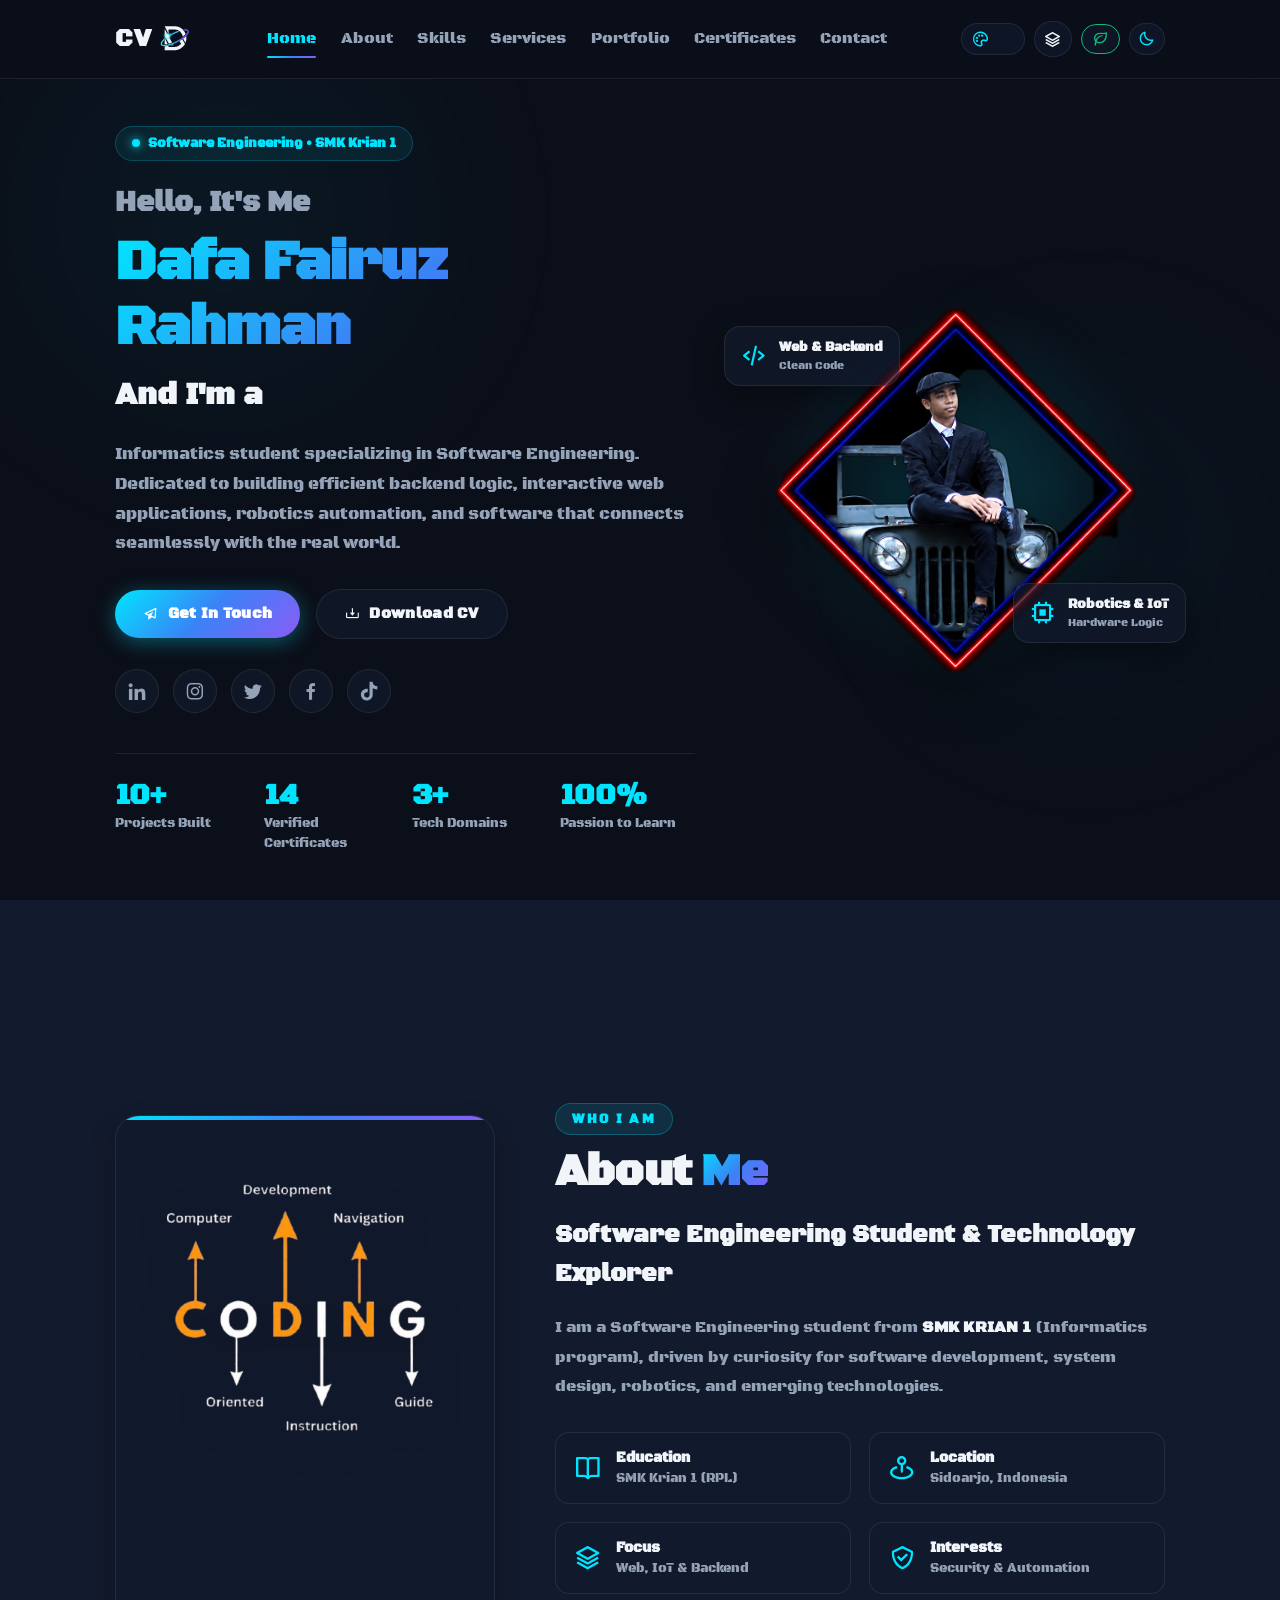
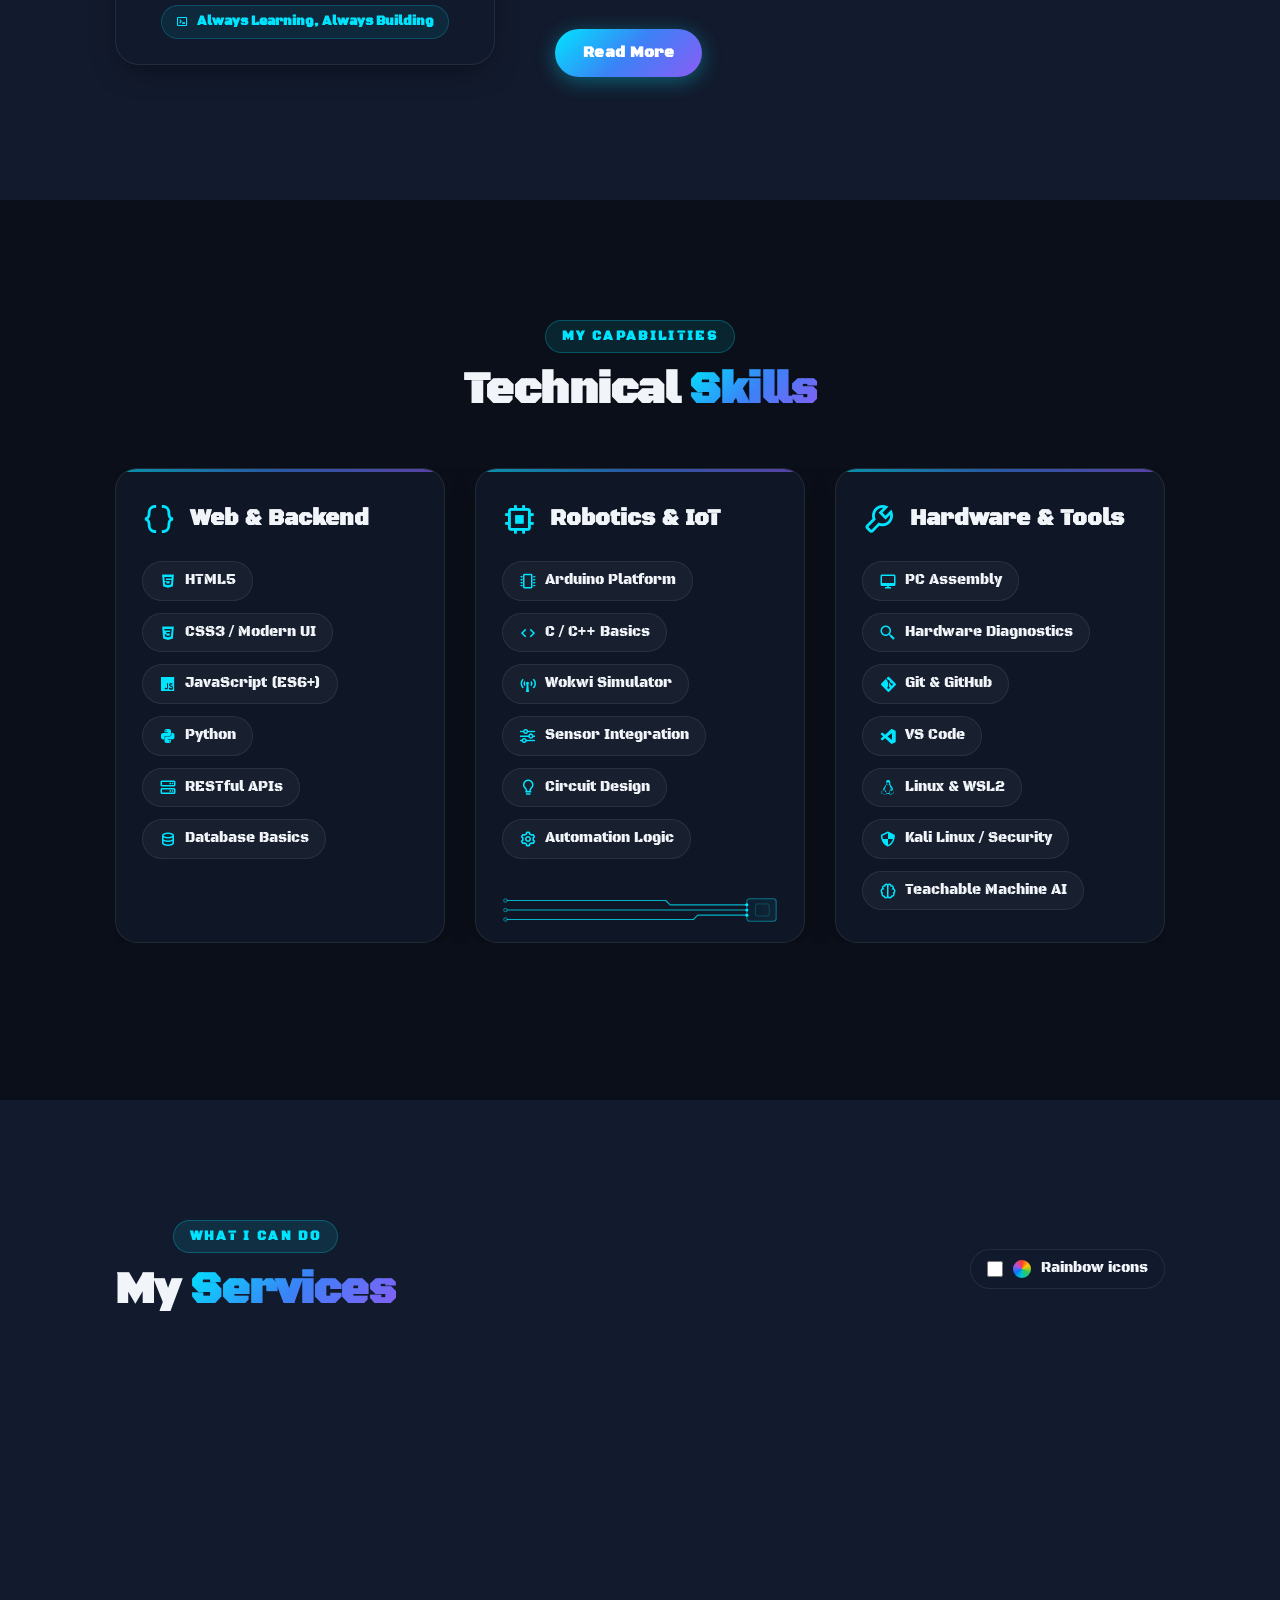
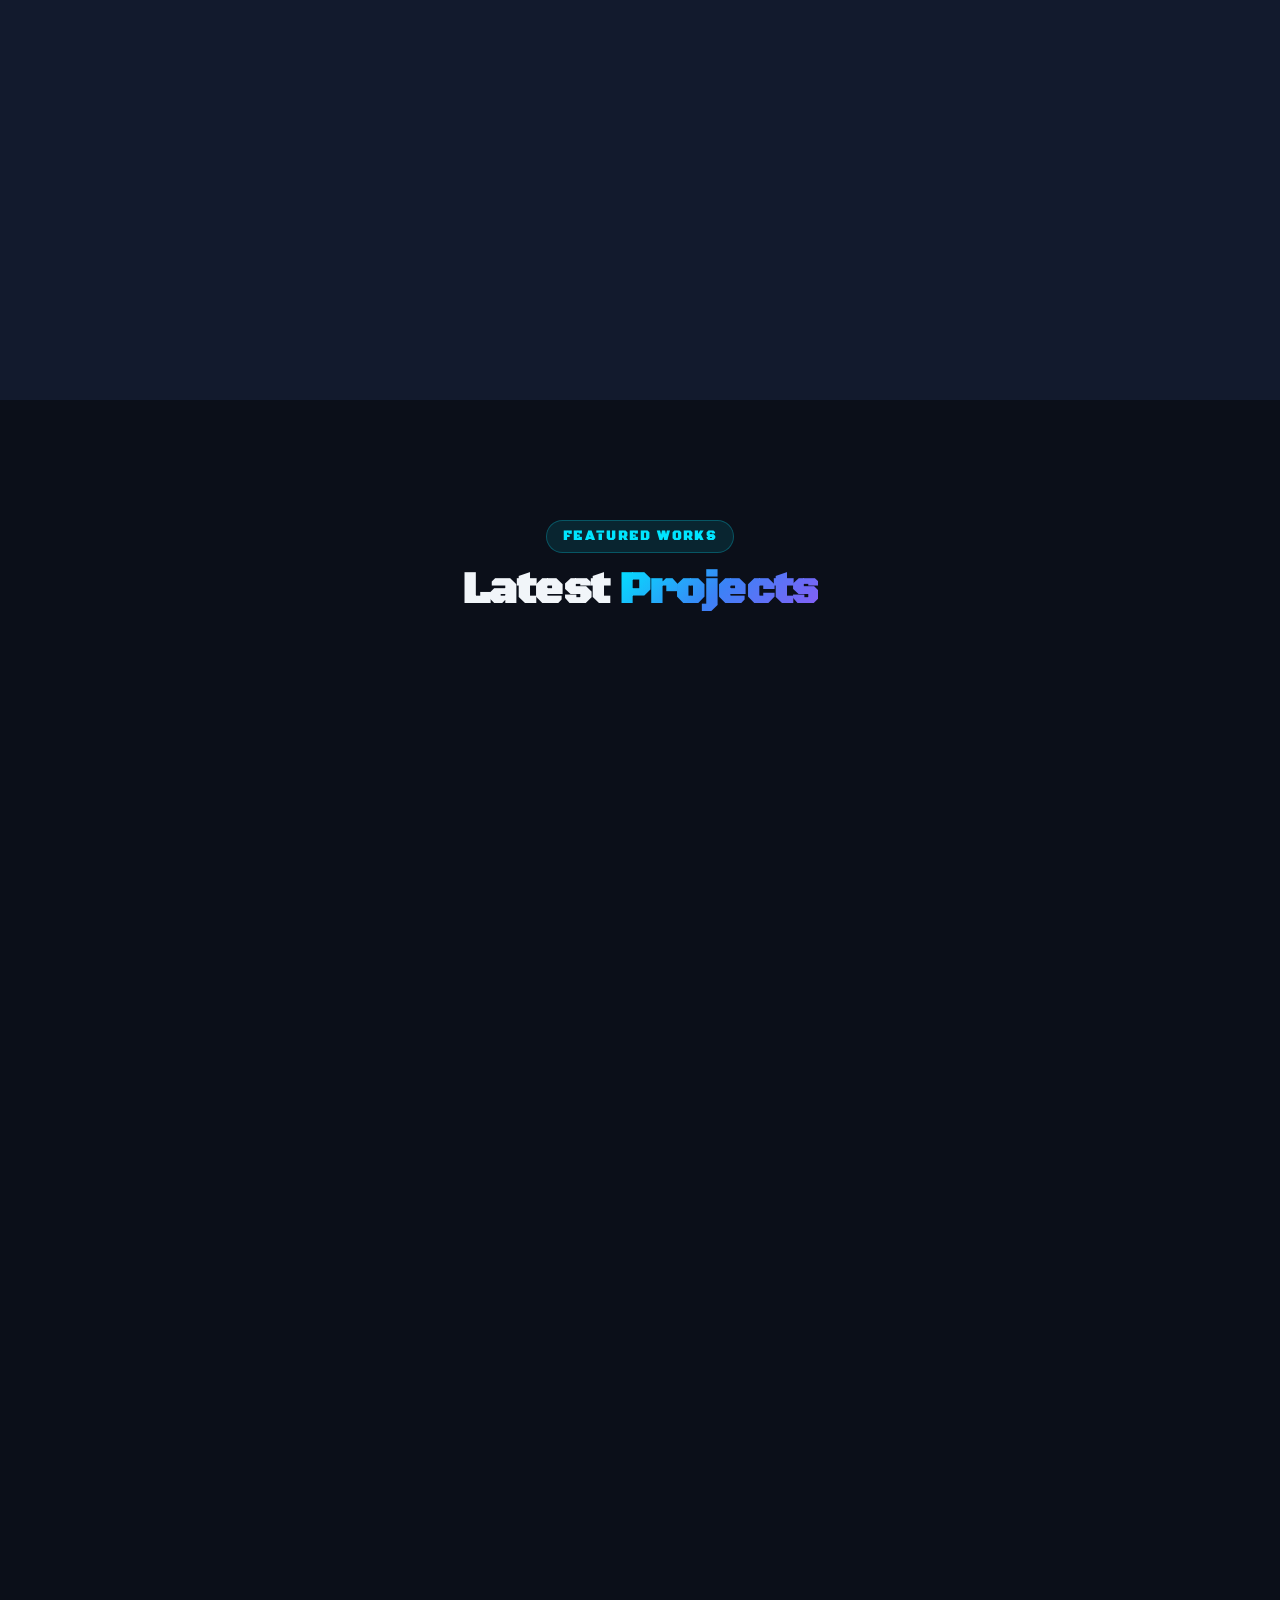
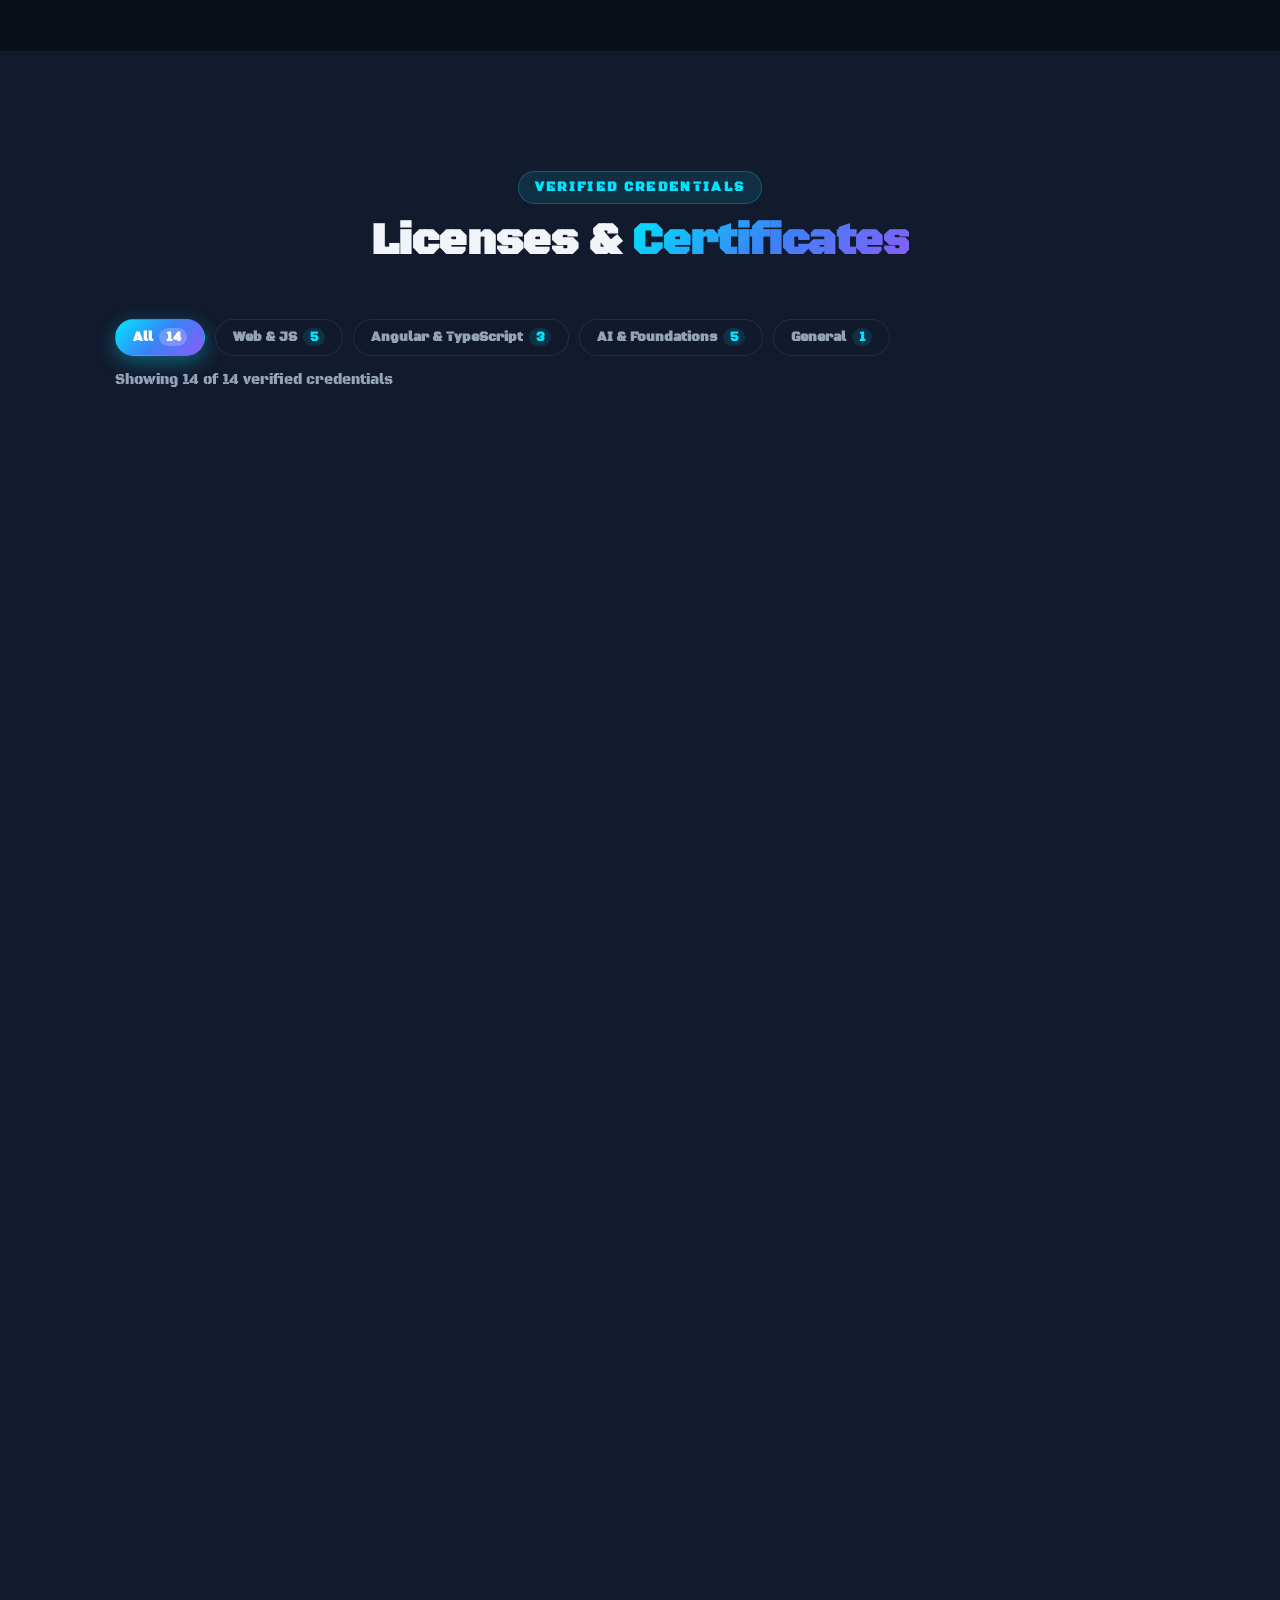
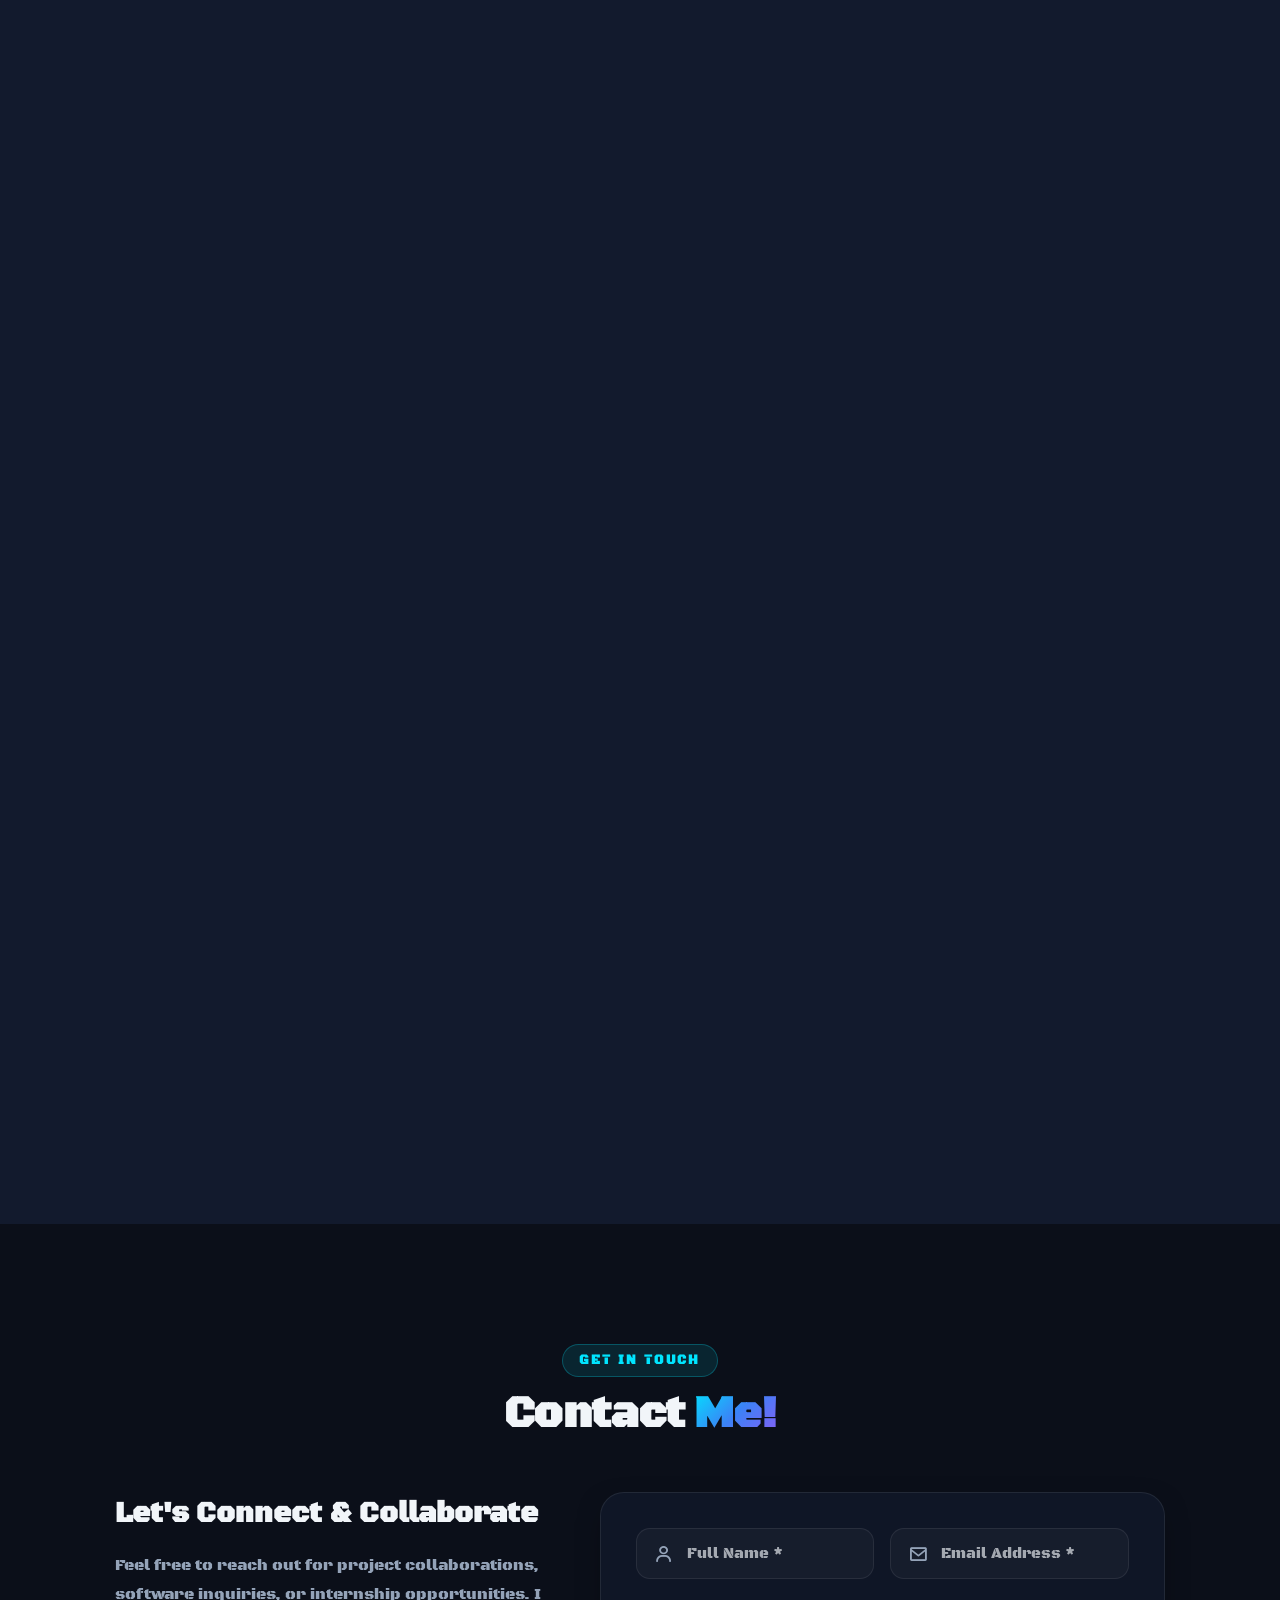
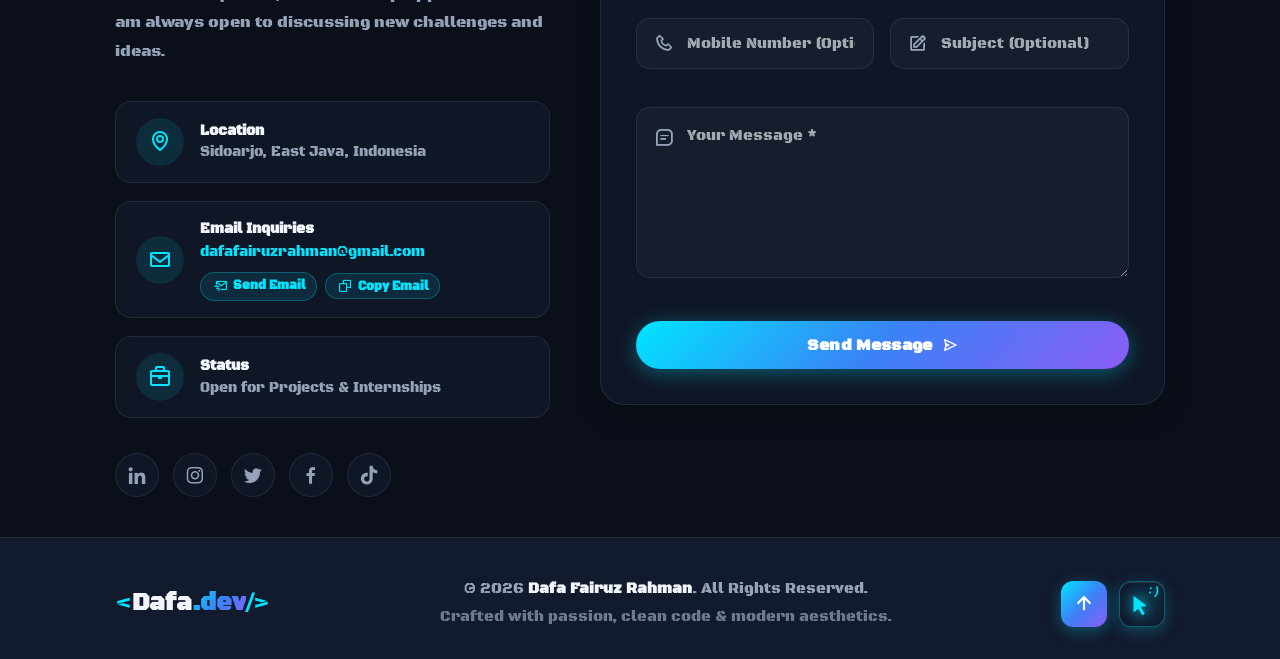
==== commit d1e4cf4f: "refactor: remove unused draft assets, inline handlers, and normalize code style" ====
--- a/index.html
+++ b/index.html
@@ -70,102 +70,22 @@
                     window.__isEcoAutoDetected = false;
                 }
             }
-
-            // Early global availability for portfolio lightbox API
-            window.openPortfolioLightbox = function(idx, triggerEl) {
-                if (window.__portfolioLightboxEngine && typeof window.__portfolioLightboxEngine.open === 'function') {
-                    window.__portfolioLightboxEngine.open(idx, triggerEl);
-                } else {
-                    window.__portfolioPendingOpen = { idx: Number(idx), triggerEl: triggerEl || null };
-                }
-            };
-            window.openPortfolio = window.openPortfolioLightbox;
-            window.openCertificateLightbox = function(idx, triggerEl) {
-                if (window.__portfolioLightboxEngine && typeof window.__portfolioLightboxEngine.openCertificate === 'function') {
-                    window.__portfolioLightboxEngine.openCertificate(idx, triggerEl);
-                } else {
-                    window.__portfolioPendingOpen = { idx: Number(idx), triggerEl: triggerEl || null, gallery: 'certificate' };
-                }
-            };
-            window.closePortfolioLightbox = function() {
-                if (window.__portfolioLightboxEngine && typeof window.__portfolioLightboxEngine.close === 'function') {
-                    window.__portfolioLightboxEngine.close();
-                }
-            };
-            window.setLightboxMode = function(mode) {
-                if (window.__portfolioLightboxEngine && typeof window.__portfolioLightboxEngine.setMode === 'function') {
-                    window.__portfolioLightboxEngine.setMode(mode);
-                } else {
-                    window.__portfolioPendingMode = mode;
-                }
-            };
-            window.lightboxNext = function() {
-                if (window.__portfolioLightboxEngine && typeof window.__portfolioLightboxEngine.next === 'function') {
-                    window.__portfolioLightboxEngine.next();
-                }
-            };
-            window.lightboxPrev = function() {
-                if (window.__portfolioLightboxEngine && typeof window.__portfolioLightboxEngine.prev === 'function') {
-                    window.__portfolioLightboxEngine.prev();
-                }
-            };
-            window.lightboxZoomIn = function() {
-                if (window.__portfolioLightboxEngine && typeof window.__portfolioLightboxEngine.zoomIn === 'function') {
-                    window.__portfolioLightboxEngine.zoomIn();
-                }
-            };
-            window.lightboxZoomOut = function() {
-                if (window.__portfolioLightboxEngine && typeof window.__portfolioLightboxEngine.zoomOut === 'function') {
-                    window.__portfolioLightboxEngine.zoomOut();
-                }
-            };
-            window.lightboxZoomReset = function() {
-                if (window.__portfolioLightboxEngine && typeof window.__portfolioLightboxEngine.zoomReset === 'function') {
-                    window.__portfolioLightboxEngine.zoomReset();
-                }
-            };
-            window.lightboxToggleFullscreen = function() {
-                if (window.__portfolioLightboxEngine && typeof window.__portfolioLightboxEngine.toggleFullscreen === 'function') {
-                    window.__portfolioLightboxEngine.toggleFullscreen();
-                }
-            };
         } catch {}
     </script>
-    
+
     <!-- Box Icons -->
     <link href='https://unpkg.com/boxicons@2.1.4/css/boxicons.min.css' rel='stylesheet'>
-    
-    <!-- Signature display font -->
+
+    <!-- Google Fonts -->
     <link rel="preconnect" href="https://fonts.googleapis.com">
     <link rel="preconnect" href="https://fonts.gstatic.com" crossorigin>
     <link href="https://fonts.googleapis.com/css2?family=Black+Ops+One&display=swap" rel="stylesheet">
-    
-    <!-- Link ke file CSS -->
+
+    <!-- Stylesheet -->
     <link rel="stylesheet" href="style.css?v=55">
 </head>
 <body>
     <a href="#main-content" class="skip-link">Skip to main content</a>
-
-    <!-- Shared Global SVG Defs for Orbital Ring Signature -->
-    <svg class="orbital-ring-defs" aria-hidden="true" focusable="false">
-        <defs>
-            <linearGradient id="orbitalRingOuterGrad" x1="135" y1="670" x2="885" y2="310" gradientUnits="userSpaceOnUse">
-                <stop offset="0%" stop-color="#1be1f2" />
-                <stop offset="30%" stop-color="#2bb8f5" />
-                <stop offset="65%" stop-color="#586ff0" />
-                <stop offset="100%" stop-color="#7c4dff" />
-            </linearGradient>
-            <linearGradient id="orbitalRingInnerGrad" x1="355" y1="435" x2="634" y2="325" gradientUnits="userSpaceOnUse">
-                <stop offset="0%" stop-color="#6671ed" />
-                <stop offset="55%" stop-color="#22cee6" />
-                <stop offset="100%" stop-color="#28bfea" />
-            </linearGradient>
-            <g id="orbital-ring-symbol">
-                <path d="M 356.00 429.25 L 355.00 435.00 C 355.37 435.71, 356.47 437.83, 357.20 439.25 C 357.94 440.67, 358.67 442.08, 359.39 443.50 C 360.10 444.92, 360.86 446.29, 361.50 447.75 C 362.14 449.21, 362.68 450.79, 363.25 452.25 C 363.82 453.71, 364.30 455.08, 364.93 456.50 C 365.57 457.92, 366.06 459.54, 367.07 460.75 C 368.08 461.96, 370.34 463.25, 371.00 463.75 C 372.25 463.04, 376.00 460.92, 378.50 459.49 C 381.00 458.06, 383.50 456.66, 386.00 455.16 C 388.50 453.67, 391.00 452.05, 393.50 450.51 C 396.00 448.98, 398.46 447.48, 401.00 445.97 C 403.54 444.46, 406.21 442.85, 408.75 441.44 C 411.29 440.02, 413.75 438.94, 416.25 437.51 C 418.75 436.07, 421.25 434.33, 423.75 432.81 C 426.25 431.30, 428.71 429.89, 431.25 428.44 C 433.79 426.99, 436.46 425.51, 439.00 424.11 C 441.54 422.72, 444.00 421.42, 446.50 420.06 C 449.00 418.71, 451.50 417.33, 454.00 415.98 C 456.50 414.63, 459.00 413.26, 461.50 411.95 C 464.00 410.64, 466.46 409.41, 469.00 408.11 C 471.54 406.81, 474.21 405.45, 476.75 404.14 C 479.29 402.84, 481.75 401.57, 484.25 400.29 C 486.75 399.02, 489.25 397.72, 491.75 396.49 C 494.25 395.25, 496.71 394.11, 499.25 392.89 C 501.79 391.66, 504.46 390.34, 507.00 389.14 C 509.54 387.93, 512.00 386.87, 514.50 385.67 C 517.00 384.47, 519.50 383.12, 522.00 381.95 C 524.50 380.78, 526.96 379.82, 529.50 378.67 C 532.04 377.52, 534.71 376.20, 537.25 375.06 C 539.79 373.91, 542.25 372.89, 544.75 371.79 C 547.25 370.70, 549.75 369.57, 552.25 368.47 C 554.75 367.38, 557.25 366.25, 559.75 365.21 C 562.25 364.18, 564.71 363.28, 567.25 362.24 C 569.79 361.21, 572.46 360.04, 575.00 359.02 C 577.54 358.00, 580.00 357.15, 582.50 356.12 C 585.00 355.09, 587.50 353.87, 590.00 352.85 C 592.50 351.83, 594.96 350.96, 597.50 349.99 C 600.04 349.03, 602.71 348.00, 605.25 347.05 C 607.79 346.10, 610.25 345.20, 612.75 344.30 C 615.25 343.40, 617.75 342.54, 620.25 341.66 C 622.75 340.79, 625.37 340.20, 627.75 339.04 C 630.12 337.89, 633.38 335.47, 634.50 334.75 C 633.33 333.79, 629.88 330.76, 627.50 329.01 C 625.12 327.25, 622.71 325.78, 620.25 324.22 C 617.79 322.66, 615.21 321.13, 612.75 319.66 C 610.29 318.18, 607.92 316.60, 605.50 315.36 C 603.08 314.11, 600.71 312.45, 598.25 312.18 C 595.79 311.91, 593.21 313.01, 590.75 313.74 C 588.29 314.48, 585.92 315.62, 583.50 316.57 C 581.08 317.52, 578.71 318.46, 576.25 319.44 C 573.79 320.41, 571.21 321.44, 568.75 322.41 C 566.29 323.37, 563.92 324.29, 561.50 325.23 C 559.08 326.16, 556.71 327.04, 554.25 328.01 C 551.79 328.99, 549.21 330.02, 546.75 331.08 C 544.29 332.14, 541.92 333.29, 539.50 334.39 C 537.08 335.50, 534.71 336.64, 532.25 337.70 C 529.79 338.76, 527.21 339.74, 524.75 340.76 C 522.29 341.79, 519.92 342.76, 517.50 343.86 C 515.08 344.95, 512.71 346.17, 510.25 347.34 C 507.79 348.50, 505.21 349.69, 502.75 350.84 C 500.29 351.98, 497.92 353.06, 495.50 354.20 C 493.08 355.34, 490.71 356.48, 488.25 357.66 C 485.79 358.83, 483.21 360.06, 480.75 361.24 C 478.29 362.42, 475.92 363.56, 473.50 364.74 C 471.08 365.91, 468.71 367.06, 466.25 368.30 C 463.79 369.54, 461.21 370.91, 458.75 372.15 C 456.29 373.39, 453.92 374.49, 451.50 375.74 C 449.08 376.98, 446.71 378.33, 444.25 379.64 C 441.79 380.95, 439.21 382.27, 436.75 383.59 C 434.29 384.91, 431.92 386.23, 429.50 387.56 C 427.08 388.88, 424.71 390.22, 422.25 391.55 C 419.79 392.88, 417.21 394.17, 414.75 395.54 C 412.29 396.91, 409.92 398.40, 407.50 399.77 C 405.08 401.15, 402.71 402.42, 400.25 403.80 C 397.79 405.18, 395.21 406.66, 392.75 408.06 C 390.29 409.45, 387.92 410.77, 385.50 412.19 C 383.08 413.60, 380.71 415.09, 378.25 416.57 C 375.79 418.05, 373.21 419.59, 370.75 421.06 C 368.29 422.54, 365.96 424.08, 363.50 425.44 C 361.04 426.81, 357.25 428.62, 356.00 429.25 Z" fill="url(#orbitalRingInnerGrad)" />
-                <path d="M 749.50 270.25 L 774.50 301.25 C 776.00 301.20, 780.50 301.06, 783.50 300.94 C 786.50 300.81, 789.50 300.60, 792.50 300.48 C 795.50 300.37, 798.50 300.24, 801.50 300.25 C 804.50 300.26, 807.50 300.37, 810.50 300.54 C 813.50 300.71, 816.50 300.93, 819.50 301.27 C 822.50 301.61, 825.50 301.95, 828.50 302.58 C 831.50 303.22, 834.50 304.04, 837.50 305.06 C 840.50 306.09, 843.50 307.11, 846.50 308.72 C 849.50 310.34, 854.00 313.75, 855.50 314.75 C 855.92 315.25, 857.35 316.75, 858.04 317.75 C 858.72 318.75, 859.28 319.75, 859.61 320.75 C 859.93 321.75, 859.88 322.71, 860.00 323.75 C 860.12 324.79, 860.25 325.96, 860.36 327.00 C 860.46 328.04, 860.58 329.00, 860.64 330.00 C 860.71 331.00, 860.73 331.96, 860.75 333.00 C 860.77 334.04, 860.75 335.71, 860.75 336.25 C 860.41 337.58, 859.49 341.54, 858.73 344.25 C 857.96 346.96, 857.21 349.75, 856.16 352.50 C 855.11 355.25, 853.81 358.00, 852.44 360.75 C 851.06 363.50, 849.63 366.29, 847.93 369.00 C 846.22 371.71, 844.04 374.29, 842.20 377.00 C 840.36 379.71, 838.79 382.54, 836.88 385.25 C 834.96 387.96, 832.83 390.64, 830.71 393.29 C 828.59 395.94, 826.41 398.56, 824.16 401.15 C 821.91 403.74, 819.57 406.26, 817.21 408.81 C 814.86 411.35, 812.47 413.89, 810.02 416.42 C 807.57 418.95, 805.01 421.51, 802.54 423.99 C 800.07 426.48, 797.64 428.95, 795.20 431.33 C 792.76 433.70, 790.42 435.87, 787.90 438.25 C 785.38 440.63, 782.71 443.25, 780.08 445.61 C 777.45 447.98, 774.69 450.21, 772.11 452.44 C 769.52 454.67, 767.13 456.80, 764.57 458.99 C 762.01 461.18, 759.42 463.48, 756.75 465.59 C 754.08 467.69, 751.25 469.51, 748.54 471.61 C 745.83 473.70, 743.22 475.98, 740.50 478.16 C 737.78 480.34, 734.95 482.70, 732.25 484.69 C 729.55 486.67, 726.94 488.17, 724.31 490.09 C 721.69 492.01, 719.16 494.18, 716.49 496.20 C 713.81 498.22, 711.00 500.26, 708.25 502.24 C 705.50 504.22, 702.71 506.24, 700.00 508.08 C 697.29 509.92, 694.71 511.48, 692.00 513.26 C 689.29 515.05, 686.50 516.96, 683.75 518.80 C 681.00 520.64, 678.25 522.48, 675.50 524.29 C 672.75 526.09, 669.96 527.90, 667.25 529.62 C 664.54 531.34, 661.96 532.98, 659.25 534.59 C 656.54 536.21, 653.75 537.63, 651.00 539.30 C 648.25 540.97, 645.50 542.91, 642.75 544.59 C 640.00 546.28, 637.21 547.85, 634.50 549.41 C 631.79 550.98, 629.21 552.38, 626.50 553.99 C 623.79 555.61, 621.00 557.46, 618.25 559.11 C 615.50 560.76, 612.75 562.34, 610.00 563.89 C 607.25 565.45, 604.46 566.96, 601.75 568.45 C 599.04 569.94, 596.46 571.36, 593.75 572.84 C 591.04 574.31, 588.25 575.85, 585.50 577.32 C 582.75 578.79, 580.00 580.20, 577.25 581.64 C 574.50 583.07, 571.71 584.53, 569.00 585.94 C 566.29 587.36, 563.71 588.73, 561.00 590.12 C 558.29 591.52, 555.50 592.89, 552.75 594.31 C 550.00 595.72, 547.25 597.27, 544.50 598.61 C 541.75 599.96, 538.96 601.12, 536.25 602.39 C 533.54 603.67, 530.96 604.92, 528.25 606.26 C 525.54 607.59, 522.75 609.05, 520.00 610.41 C 517.25 611.77, 514.50 613.13, 511.75 614.41 C 509.00 615.68, 506.21 616.85, 503.50 618.07 C 500.79 619.29, 498.21 620.51, 495.50 621.74 C 492.79 622.97, 490.00 624.26, 487.25 625.46 C 484.50 626.66, 481.75 627.75, 479.00 628.95 C 476.25 630.15, 473.46 631.50, 470.75 632.67 C 468.04 633.84, 465.46 634.82, 462.75 635.95 C 460.04 637.08, 457.25 638.30, 454.50 639.46 C 451.75 640.62, 449.00 641.80, 446.25 642.92 C 443.50 644.04, 440.71 645.11, 438.00 646.18 C 435.29 647.25, 432.71 648.29, 430.00 649.34 C 427.29 650.38, 424.50 651.41, 421.75 652.44 C 419.00 653.46, 416.25 654.47, 413.50 655.49 C 410.75 656.50, 407.96 657.53, 405.25 658.51 C 402.54 659.50, 399.96 660.43, 397.25 661.38 C 394.54 662.32, 391.75 663.28, 389.00 664.18 C 386.25 665.07, 383.50 665.88, 380.75 666.75 C 378.00 667.62, 375.21 668.51, 372.50 669.38 C 369.79 670.25, 367.21 671.11, 364.50 671.95 C 361.79 672.79, 359.00 673.59, 356.25 674.40 C 353.50 675.21, 350.75 676.05, 348.00 676.84 C 345.25 677.62, 342.46 678.39, 339.75 679.10 C 337.04 679.81, 334.46 680.39, 331.75 681.08 C 329.04 681.77, 326.25 682.53, 323.50 683.24 C 320.75 683.95, 318.00 684.68, 315.25 685.33 C 312.50 685.98, 309.71 686.55, 307.00 687.13 C 304.29 687.70, 301.71 688.26, 299.00 688.77 C 296.29 689.28, 293.50 689.69, 290.75 690.17 C 288.00 690.65, 285.25 691.20, 282.50 691.67 C 279.75 692.14, 276.96 692.60, 274.25 692.99 C 271.54 693.38, 268.96 693.71, 266.25 694.01 C 263.54 694.32, 260.75 694.59, 258.00 694.81 C 255.25 695.04, 252.50 695.20, 249.75 695.39 C 247.00 695.57, 244.21 695.77, 241.50 695.91 C 238.79 696.05, 236.21 696.18, 233.50 696.23 C 230.79 696.28, 228.00 696.29, 225.25 696.21 C 222.50 696.12, 219.75 695.92, 217.00 695.72 C 214.25 695.53, 211.46 695.33, 208.75 695.03 C 206.04 694.72, 203.46 694.38, 200.75 693.89 C 198.04 693.39, 195.25 692.80, 192.50 692.08 C 189.75 691.36, 187.00 690.61, 184.25 689.55 C 181.50 688.49, 178.75 687.30, 176.00 685.71 C 173.25 684.12, 169.12 680.95, 167.75 680.00 C 167.36 679.46, 166.15 677.83, 165.43 676.75 C 164.71 675.67, 163.93 674.62, 163.43 673.50 C 162.93 672.38, 162.66 671.12, 162.43 670.00 C 162.20 668.88, 162.11 667.87, 162.04 666.75 C 161.96 665.62, 161.96 664.37, 162.00 663.25 C 162.04 662.12, 162.20 661.12, 162.29 660.00 C 162.37 658.88, 162.46 657.08, 162.50 656.50 C 162.88 655.21, 163.89 651.33, 164.78 648.75 C 165.68 646.17, 166.69 643.58, 167.87 641.00 C 169.06 638.42, 170.48 635.83, 171.90 633.25 C 173.31 630.67, 174.77 628.08, 176.34 625.50 C 177.92 622.92, 179.55 620.34, 181.37 617.75 C 183.19 615.16, 185.19 612.51, 187.27 609.93 C 189.34 607.35, 191.68 604.78, 193.81 602.25 C 195.95 599.72, 197.98 597.28, 200.08 594.75 C 202.18 592.22, 204.17 589.44, 206.42 587.05 C 208.67 584.67, 211.36 582.82, 213.58 580.44 C 215.80 578.06, 218.72 574.03, 219.75 572.75 C 219.81 571.67, 220.04 568.46, 220.08 566.25 C 220.12 564.04, 220.01 561.75, 220.00 559.50 C 219.99 557.25, 219.99 554.96, 220.00 552.75 C 220.01 550.54, 220.07 548.46, 220.05 546.25 C 220.03 544.04, 219.88 541.75, 219.87 539.50 C 219.86 537.25, 220.38 534.75, 219.98 532.75 C 219.59 530.75, 217.91 528.38, 217.50 527.50 C 216.29 528.55, 212.63 531.75, 210.25 533.80 C 207.87 535.85, 205.50 537.70, 203.22 539.82 C 200.95 541.95, 198.83 544.26, 196.61 546.55 C 194.38 548.84, 192.08 551.25, 189.86 553.55 C 187.64 555.85, 185.45 558.06, 183.29 560.37 C 181.12 562.69, 179.01 565.14, 176.90 567.44 C 174.79 569.73, 172.58 571.84, 170.63 574.14 C 168.68 576.45, 167.03 578.86, 165.22 581.25 C 163.42 583.64, 161.59 586.08, 159.79 588.50 C 158.00 590.92, 156.19 593.34, 154.45 595.75 C 152.71 598.16, 150.92 600.56, 149.33 602.94 C 147.73 605.31, 146.25 607.61, 144.88 610.00 C 143.51 612.39, 142.31 614.83, 141.09 617.25 C 139.87 619.67, 138.67 622.08, 137.55 624.50 C 136.43 626.92, 135.36 629.33, 134.39 631.75 C 133.41 634.17, 132.46 636.58, 131.69 639.00 C 130.92 641.42, 130.33 643.83, 129.76 646.25 C 129.20 648.67, 128.68 651.08, 128.30 653.50 C 127.92 655.92, 127.61 658.33, 127.47 660.75 C 127.34 663.17, 127.34 665.58, 127.49 668.00 C 127.65 670.42, 127.95 672.83, 128.39 675.25 C 128.82 677.67, 129.37 680.04, 130.10 682.50 C 130.83 684.96, 132.31 688.75, 132.75 690.00 C 133.88 691.61, 136.91 696.54, 139.54 699.67 C 142.16 702.81, 145.34 706.18, 148.50 708.81 C 151.66 711.45, 155.21 713.58, 158.50 715.46 C 161.79 717.34, 164.96 718.72, 168.25 720.11 C 171.54 721.49, 174.96 722.73, 178.25 723.76 C 181.54 724.79, 184.75 725.53, 188.00 726.28 C 191.25 727.02, 194.46 727.67, 197.75 728.23 C 201.04 728.78, 204.46 729.25, 207.75 729.61 C 211.04 729.97, 214.21 730.21, 217.50 730.39 C 220.79 730.58, 224.50 730.48, 227.50 730.70 C 230.50 730.92, 232.76 731.65, 235.51 731.70 C 238.26 731.75, 240.92 731.19, 244.00 730.99 C 247.08 730.79, 250.71 730.71, 254.00 730.49 C 257.29 730.28, 260.46 729.99, 263.75 729.71 C 267.04 729.42, 270.46 729.18, 273.75 728.79 C 277.04 728.41, 280.25 727.89, 283.50 727.40 C 286.75 726.91, 289.96 726.39, 293.25 725.85 C 296.54 725.31, 299.96 724.79, 303.25 724.18 C 306.54 723.57, 309.71 722.88, 313.00 722.19 C 316.29 721.50, 319.71 720.72, 323.00 720.04 C 326.29 719.35, 329.67 718.69, 332.75 718.09 C 335.83 717.49, 338.65 717.17, 341.48 716.44 C 344.31 715.70, 346.75 714.58, 349.75 713.70 C 352.75 712.82, 356.21 712.04, 359.50 711.16 C 362.79 710.29, 366.43 709.12, 369.50 708.43 C 372.57 707.73, 375.48 707.77, 377.90 706.99 C 380.32 706.20, 381.32 704.78, 384.00 703.71 C 386.68 702.63, 390.71 701.61, 394.00 700.54 C 397.29 699.48, 400.46 698.43, 403.75 697.31 C 407.04 696.19, 410.46 694.90, 413.75 693.82 C 417.04 692.74, 420.25 691.95, 423.50 690.82 C 426.75 689.69, 429.96 688.31, 433.25 687.03 C 436.54 685.75, 439.96 684.39, 443.25 683.13 C 446.54 681.86, 449.73 680.57, 453.00 679.44 C 456.27 678.32, 460.11 677.41, 462.87 676.39 C 465.63 675.36, 466.83 674.50, 469.56 673.28 C 472.29 672.06, 475.97 670.45, 479.25 669.08 C 482.53 667.71, 485.96 666.42, 489.25 665.05 C 492.54 663.68, 495.71 662.33, 499.00 660.89 C 502.29 659.44, 505.71 657.86, 509.00 656.37 C 512.29 654.88, 515.50 653.41, 518.75 651.93 C 522.00 650.45, 525.21 649.02, 528.50 647.48 C 531.79 645.94, 535.21 644.26, 538.50 642.69 C 541.79 641.12, 544.96 639.66, 548.25 638.07 C 551.54 636.48, 554.96 634.76, 558.25 633.16 C 561.54 631.57, 564.71 630.15, 568.00 628.52 C 571.29 626.90, 574.71 625.15, 578.00 623.41 C 581.29 621.67, 584.50 619.80, 587.75 618.08 C 591.00 616.36, 594.21 614.78, 597.50 613.09 C 600.79 611.40, 604.21 609.72, 607.50 607.94 C 610.79 606.15, 613.96 604.24, 617.25 602.41 C 620.54 600.57, 623.96 598.75, 627.25 596.91 C 630.54 595.08, 634.17 593.19, 636.98 591.39 C 639.79 589.58, 641.26 588.00, 644.09 586.11 C 646.93 584.21, 650.72 582.00, 654.00 580.03 C 657.28 578.05, 660.46 576.26, 663.75 574.26 C 667.04 572.25, 670.46 570.06, 673.75 567.99 C 677.04 565.91, 680.25 563.83, 683.50 561.81 C 686.75 559.78, 689.96 557.92, 693.25 555.83 C 696.54 553.74, 699.96 551.44, 703.25 549.25 C 706.54 547.06, 709.83 544.59, 713.00 542.70 C 716.17 540.81, 719.08 539.87, 722.25 537.92 C 725.42 535.97, 729.24 533.08, 732.00 531.01 C 734.76 528.95, 736.13 527.74, 738.80 525.54 C 741.47 523.34, 744.84 520.29, 748.00 517.81 C 751.16 515.34, 754.46 513.15, 757.75 510.68 C 761.04 508.21, 764.46 505.61, 767.75 503.01 C 771.04 500.40, 774.25 497.72, 777.50 495.05 C 780.75 492.38, 783.96 489.74, 787.25 486.96 C 790.54 484.19, 793.96 481.34, 797.25 478.41 C 800.54 475.47, 803.71 472.41, 807.00 469.36 C 810.29 466.32, 813.92 462.79, 817.00 460.16 C 820.08 457.52, 822.90 455.85, 825.46 453.55 C 828.02 451.25, 829.70 449.16, 832.36 446.37 C 835.03 443.59, 838.55 439.99, 841.44 436.84 C 844.34 433.70, 847.05 430.69, 849.74 427.51 C 852.43 424.32, 855.05 420.97, 857.57 417.75 C 860.09 414.53, 862.55 411.26, 864.86 408.19 C 867.18 405.12, 869.43 402.44, 871.47 399.33 C 873.51 396.21, 875.18 392.74, 877.09 389.50 C 879.01 386.26, 881.18 383.13, 882.96 379.88 C 884.73 376.63, 886.37 373.27, 887.76 370.00 C 889.14 366.73, 890.21 363.50, 891.25 360.25 C 892.29 357.00, 893.23 353.79, 894.01 350.50 C 894.79 347.21, 895.51 343.79, 895.92 340.50 C 896.34 337.21, 896.53 334.04, 896.50 330.75 C 896.47 327.46, 896.31 324.04, 895.76 320.75 C 895.22 317.46, 894.34 314.29, 893.25 311.00 C 892.16 307.71, 889.92 302.67, 889.25 301.00 C 888.16 299.64, 885.09 295.44, 882.69 292.86 C 880.28 290.27, 877.54 287.69, 874.84 285.48 C 872.15 283.27, 869.27 281.20, 866.50 279.58 C 863.73 277.96, 861.04 276.90, 858.25 275.74 C 855.46 274.59, 852.54 273.55, 849.75 272.64 C 846.96 271.74, 844.25 271.00, 841.50 270.31 C 838.75 269.62, 836.04 269.04, 833.25 268.50 C 830.46 267.96, 827.54 267.45, 824.75 267.08 C 821.96 266.71, 819.29 266.49, 816.50 266.28 C 813.71 266.07, 810.79 265.89, 808.00 265.80 C 805.21 265.71, 802.50 265.75, 799.75 265.75 C 797.00 265.75, 794.29 265.74, 791.50 265.83 C 788.71 265.91, 785.79 266.10, 783.00 266.26 C 780.21 266.41, 777.54 266.57, 774.75 266.76 C 771.96 266.94, 769.04 267.14, 766.25 267.38 C 763.46 267.62, 760.79 267.73, 758.00 268.21 C 755.21 268.69, 750.92 269.91, 749.50 270.25 Z" fill="url(#orbitalRingOuterGrad)" />
-            </g>
-        </defs>
-    </svg>
 
     <video id="background-video" aria-hidden="true" autoplay muted loop playsinline preload="metadata" hidden>
         <source src="352344_medium.mp4" type="video/mp4">
@@ -173,14 +93,14 @@
     <div class="background-scrim" aria-hidden="true"></div>
     <canvas id="meteor-canvas" aria-hidden="true"></canvas>
 
-    <!-- Star-Chart Blueprint / Constellation Canvas (for Light / White Background) -->
+    <!-- Light Mode Constellation Canvas -->
     <canvas id="constellation-canvas" aria-hidden="true"></canvas>
 
     <!-- Ambient Background Blobs -->
     <div class="bg-glow bg-glow-1" aria-hidden="true"></div>
     <div class="bg-glow bg-glow-2" aria-hidden="true"></div>
 
-    <!-- Bagian Header (Navigasi) -->
+    <!-- Header Navigation -->
     <header class="header">
         <a href="#home" class="logo" aria-label="CV D - Dafa Fairuz Rahman Portfolio">
             <span class="logo-text">CV</span>
@@ -332,9 +252,9 @@
         </div>
     </header>
 
-    <!-- Konten Utama -->
+    <!-- Main Content -->
     <main id="main-content">
-    <!-- Bagian Home (Beranda) -->
+    <!-- Hero Section -->
     <section class="home" id="home">
         <div class="home-content">
             <div class="hero-badge interactive-badge" id="hero-meteor-btn" role="button" tabindex="0" title="Software Engineering • SMK Krian 1" aria-label="Software Engineering student at SMK Krian 1">
@@ -346,7 +266,7 @@
             <p class="hero-greeting">Hello, It's Me</p>
             <h1 class="hero-name">Dafa Fairuz Rahman</h1>
             <h2 class="hero-role">And I'm a <span class="multiple-text"></span></h2>
-            
+
             <p class="hero-desc">
                 Informatics student specializing in Software Engineering. Dedicated to building efficient backend logic, interactive web applications, robotics automation, and software that connects seamlessly with the real world.
             </p>
@@ -412,7 +332,7 @@
         </div>
     </section>
 
-    <!-- Bagian About (Tentang Saya) -->
+    <!-- About Section -->
     <section class="about" id="about">
         <div class="about-img-wrapper">
             <div class="about-img-card">
@@ -428,9 +348,9 @@
             <span class="section-tag">WHO I AM</span>
             <h2 class="heading">About <span>Me</span></h2>
             <h3>Software Engineering Student & Technology Explorer</h3>
-            
+
             <p>
-                I am a Software Engineering student from <strong>SMK KRIAN 1</strong> (Informatics program), driven by curiosity for software development, system design, robotics, and emerging technologies. 
+                I am a Software Engineering student from <strong>SMK KRIAN 1</strong> (Informatics program), driven by curiosity for software development, system design, robotics, and emerging technologies.
                 <span class="more-text">
                     I believe that programming is more than writing syntax—it is about designing useful systems that connect people, physical devices, and data. I learn best through direct experimentation, hands-on debugging, and understanding internal architectures. Currently expanding my expertise across fullstack web development, backend APIs, microcontrollers, and computer hardware systems.
                 </span>
@@ -471,7 +391,7 @@
         </div>
     </section>
 
-    <!-- Bagian Skills (Keahlian) -->
+    <!-- Skills Section -->
     <section class="skills" id="skills">
         <span class="section-tag center">MY CAPABILITIES</span>
         <h2 class="heading">Technical <span>Skills</span></h2>
@@ -541,7 +461,7 @@
         </div>
     </section>
 
-    <!-- Bagian Services (Layanan) -->
+    <!-- Services Section -->
     <section class="services" id="services">
         <div class="services-heading-row">
             <div>
@@ -585,18 +505,18 @@
         </div>
     </section>
 
-    <!-- Bagian Portfolio (Karya) -->
+    <!-- Portfolio Section -->
     <section class="portfolio" id="portfolio">
         <span class="section-tag center">FEATURED WORKS</span>
         <h2 class="heading">Latest <span>Projects</span></h2>
-        
+
         <div class="portfolio-container">
             <!-- Project 1 -->
-            <div class="portfolio-card" data-project-index="0" data-normal-img="images/images5.jpg" data-eco-img="images/images5.jpg" data-preview-hd="images/images5_HD.jpg" data-preview-eco="images/images5.jpg" data-hd-svg="svg/project1_hd.svg?v=2" data-full-img="images/images5_HD.jpg" data-hd-img="images/images5_HD.jpg" role="button" tabindex="0" aria-haspopup="dialog" aria-label="View project details: Automation & Circuit Simulation" onclick="if(!event.target.closest('.btn-portfolio-view, a, button')){ window.openPortfolioLightbox && window.openPortfolioLightbox(0, this); }">
+            <div class="portfolio-card" data-project-index="0" data-normal-img="images/images5.jpg" data-eco-img="images/images5.jpg" data-preview-hd="images/images5_HD.jpg" data-preview-eco="images/images5.jpg" data-hd-svg="svg/project1_hd.svg?v=2" role="button" tabindex="0" aria-haspopup="dialog" aria-label="View project details: Automation & Circuit Simulation">
                 <div class="portfolio-image-wrap">
                     <img src="images/images5.jpg" alt="Automation Project Wokwi" loading="lazy" decoding="async">
                     <span class="portfolio-category-badge">Microcontroller</span>
-                    <div class="portfolio-zoom-hint" aria-hidden="true" data-project-open="0" onclick="window.openPortfolioLightbox && window.openPortfolioLightbox(0, this); return false;">
+                    <div class="portfolio-zoom-hint" aria-hidden="true" data-project-open="0">
                         <i class='bx bx-zoom-in'></i>
                         <span>Preview</span>
                     </div>
@@ -611,7 +531,7 @@
                     <h3>Automation & Circuit Simulation</h3>
                     <p>Microcontroller project utilizing Wokwi simulation to program control logic and virtual circuit designs for dynamic LED sequencing safely.</p>
                     <div class="portfolio-actions">
-                        <button type="button" class="btn-portfolio-view" data-project-open="0" aria-label="Preview Automation & Circuit Simulation" onclick="window.openPortfolioLightbox && window.openPortfolioLightbox(0, this); return false;">
+                        <button type="button" class="btn-portfolio-view" data-project-open="0" aria-label="Preview Automation & Circuit Simulation">
                             <i class='bx bx-zoom-in'></i>
                             <span>Preview Project</span>
                         </button>
@@ -620,11 +540,11 @@
             </div>
 
             <!-- Project 2 -->
-            <div class="portfolio-card" data-project-index="1" data-normal-img="images/images8.jpg" data-eco-img="images/images8.jpg" data-preview-hd="images/images8_HD.jpg" data-preview-eco="images/images8.jpg" data-hd-svg="svg/project2_hd.svg?v=2" data-full-img="images/images8_HD.jpg" data-hd-img="images/images8_HD.jpg" role="button" tabindex="0" aria-haspopup="dialog" aria-label="View project details: Teachable Machine Gesture Game" onclick="if(!event.target.closest('.btn-portfolio-view, a, button')){ window.openPortfolioLightbox && window.openPortfolioLightbox(1, this); }">
+            <div class="portfolio-card" data-project-index="1" data-normal-img="images/images8.jpg" data-eco-img="images/images8.jpg" data-preview-hd="images/images8_HD.jpg" data-preview-eco="images/images8.jpg" data-hd-svg="svg/project2_hd.svg?v=2" role="button" tabindex="0" aria-haspopup="dialog" aria-label="View project details: Teachable Machine Gesture Game">
                 <div class="portfolio-image-wrap">
                     <img src="images/images8.jpg" alt="Simple Teachable Machine AI" loading="lazy" decoding="async">
                     <span class="portfolio-category-badge">Artificial Intelligence</span>
-                    <div class="portfolio-zoom-hint" aria-hidden="true" data-project-open="1" onclick="window.openPortfolioLightbox && window.openPortfolioLightbox(1, this); return false;">
+                    <div class="portfolio-zoom-hint" aria-hidden="true" data-project-open="1">
                         <i class='bx bx-zoom-in'></i>
                         <span>Preview</span>
                     </div>
@@ -639,7 +559,7 @@
                     <h3>Teachable Machine Gesture Game</h3>
                     <p>Interactive web application utilizing trained computer vision models to detect hand gestures in real-time through the webcam for game interaction.</p>
                     <div class="portfolio-actions">
-                        <button type="button" class="btn-portfolio-view" data-project-open="1" aria-label="Preview Teachable Machine Gesture Game" onclick="window.openPortfolioLightbox && window.openPortfolioLightbox(1, this); return false;">
+                        <button type="button" class="btn-portfolio-view" data-project-open="1" aria-label="Preview Teachable Machine Gesture Game">
                             <i class='bx bx-zoom-in'></i>
                             <span>Preview Project</span>
                         </button>
@@ -648,11 +568,11 @@
             </div>
 
             <!-- Project 3 -->
-            <div class="portfolio-card" data-project-index="2" data-normal-img="images/images4.jpg" data-eco-img="images/images4.jpg" data-preview-hd="images/images4_HD.jpg" data-preview-eco="images/images4.jpg" data-hd-svg="svg/project3_hd.svg?v=2" data-full-img="images/images4_HD.jpg" data-hd-img="images/images4_HD.jpg" role="button" tabindex="0" aria-haspopup="dialog" aria-label="View project details: Experimental Hydroponic Plant System" onclick="if(!event.target.closest('.btn-portfolio-view, a, button')){ window.openPortfolioLightbox && window.openPortfolioLightbox(2, this); }">
+            <div class="portfolio-card" data-project-index="2" data-normal-img="images/images4.jpg" data-eco-img="images/images4.jpg" data-preview-hd="images/images4_HD.jpg" data-preview-eco="images/images4.jpg" data-hd-svg="svg/project3_hd.svg?v=2" role="button" tabindex="0" aria-haspopup="dialog" aria-label="View project details: Experimental Hydroponic Plant System">
                 <div class="portfolio-image-wrap">
                     <img src="images/images4.jpg" alt="Experimental Plant Project" loading="lazy" decoding="async">
                     <span class="portfolio-category-badge">Eco-Tech & IoT</span>
-                    <div class="portfolio-zoom-hint" aria-hidden="true" data-project-open="2" onclick="window.openPortfolioLightbox && window.openPortfolioLightbox(2, this); return false;">
+                    <div class="portfolio-zoom-hint" aria-hidden="true" data-project-open="2">
                         <i class='bx bx-zoom-in'></i>
                         <span>Preview</span>
                     </div>
@@ -666,7 +586,7 @@
                     <h3>Experimental Hydroponic Plant System</h3>
                     <p>Urban cultivation prototype repurposing plastic bottles for water spinach with environmental focus, planned for automated sensor-based smart watering.</p>
                     <div class="portfolio-actions">
-                        <button type="button" class="btn-portfolio-view" data-project-open="2" aria-label="Preview Experimental Hydroponic Plant System" onclick="window.openPortfolioLightbox && window.openPortfolioLightbox(2, this); return false;">
+                        <button type="button" class="btn-portfolio-view" data-project-open="2" aria-label="Preview Experimental Hydroponic Plant System">
                             <i class='bx bx-zoom-in'></i>
                             <span>Preview Project</span>
                         </button>
@@ -675,11 +595,11 @@
             </div>
 
             <!-- Project 4 -->
-            <div class="portfolio-card" data-project-index="3" data-normal-img="images/images7_orig.jpg" data-eco-img="images/images7press.jpg" data-preview-hd="images/images7_HD.jpg" data-preview-eco="images/images7_orig.jpg" data-hd-svg="svg/project4_hd.svg?v=2" data-full-img="images/images7_HD.jpg" data-fallback-img="images/images7press.jpg" data-hd-img="images/images7_HD.jpg" role="button" tabindex="0" aria-haspopup="dialog" aria-label="View project details: PC Assembly & Hardware Diagnostics" onclick="if(!event.target.closest('.btn-portfolio-view, a, button')){ window.openPortfolioLightbox && window.openPortfolioLightbox(3, this); }">
+            <div class="portfolio-card" data-project-index="3" data-normal-img="images/images7_orig.jpg" data-eco-img="images/images7press.jpg" data-preview-hd="images/images7_HD.jpg" data-preview-eco="images/images7_orig.jpg" data-hd-svg="svg/project4_hd.svg?v=2" data-fallback-img="images/images7press.jpg" role="button" tabindex="0" aria-haspopup="dialog" aria-label="View project details: PC Assembly & Hardware Diagnostics">
                 <div class="portfolio-image-wrap">
                     <img src="images/images7_orig.jpg" alt="Hardware Engineering and Assembly" loading="lazy" decoding="async">
                     <span class="portfolio-category-badge">Hardware</span>
-                    <div class="portfolio-zoom-hint" aria-hidden="true" data-project-open="3" onclick="window.openPortfolioLightbox && window.openPortfolioLightbox(3, this); return false;">
+                    <div class="portfolio-zoom-hint" aria-hidden="true" data-project-open="3">
                         <i class='bx bx-zoom-in'></i>
                         <span>Preview</span>
                     </div>
@@ -693,7 +613,7 @@
                     <h3>PC Assembly & Hardware Diagnostics</h3>
                     <p>Hands-on computer hardware engineering: identifying motherboard components, custom PC assembly, and laptop hardware teardown & maintenance.</p>
                     <div class="portfolio-actions">
-                        <button type="button" class="btn-portfolio-view" data-project-open="3" aria-label="Preview PC Assembly & Hardware Diagnostics" onclick="window.openPortfolioLightbox && window.openPortfolioLightbox(3, this); return false;">
+                        <button type="button" class="btn-portfolio-view" data-project-open="3" aria-label="Preview PC Assembly & Hardware Diagnostics">
                             <i class='bx bx-zoom-in'></i>
                             <span>Preview Project</span>
                         </button>
@@ -702,11 +622,11 @@
             </div>
 
             <!-- Project 5 -->
-            <div class="portfolio-card" data-project-index="4" data-normal-img="images/images11.jpg" data-eco-img="images/images11.jpg" data-preview-hd="images/images11_HD.jpg" data-preview-eco="images/images11.jpg" data-hd-svg="svg/project5_hd.svg?v=2" data-full-img="images/images11_HD.jpg" data-hd-img="images/images11_HD.jpg" role="button" tabindex="0" aria-haspopup="dialog" aria-label="View project details: Video Editing & Timeline Composition" onclick="if(!event.target.closest('.btn-portfolio-view, a, button')){ window.openPortfolioLightbox && window.openPortfolioLightbox(4, this); }">
+            <div class="portfolio-card" data-project-index="4" data-normal-img="images/images11.jpg" data-eco-img="images/images11.jpg" data-preview-hd="images/images11_HD.jpg" data-preview-eco="images/images11.jpg" data-hd-svg="svg/project5_hd.svg?v=2" role="button" tabindex="0" aria-haspopup="dialog" aria-label="View project details: Video Editing & Timeline Composition">
                 <div class="portfolio-image-wrap">
                     <img src="images/images11.jpg" alt="Video-editing project with a multi-track timeline" loading="lazy" decoding="async">
                     <span class="portfolio-category-badge">Video Editing</span>
-                    <div class="portfolio-zoom-hint" aria-hidden="true" data-project-open="4" onclick="window.openPortfolioLightbox && window.openPortfolioLightbox(4, this); return false;">
+                    <div class="portfolio-zoom-hint" aria-hidden="true" data-project-open="4">
                         <i class='bx bx-zoom-in'></i>
                         <span>Preview</span>
                     </div>
@@ -720,7 +640,7 @@
                     <h3>Video Editing & Timeline Composition</h3>
                     <p>A video-editing project using a multi-track timeline to arrange video clips, audio, and visual elements into one sequence. This project helped me practice organizing layers, placing clips, and shaping the flow of a video.</p>
                     <div class="portfolio-actions">
-                        <button type="button" class="btn-portfolio-view" data-project-open="4" aria-label="Preview Video Editing & Timeline Composition" onclick="window.openPortfolioLightbox && window.openPortfolioLightbox(4, this); return false;">
+                        <button type="button" class="btn-portfolio-view" data-project-open="4" aria-label="Preview Video Editing & Timeline Composition">
                             <i class='bx bx-zoom-in'></i>
                             <span>Preview Project</span>
                         </button>
@@ -729,11 +649,11 @@
             </div>
 
             <!-- Project 6 -->
-            <div class="portfolio-card" data-project-index="5" data-normal-img="images/images9.jpg" data-eco-img="images/images9.jpg" data-preview-hd="images/images9_HD.jpg" data-preview-eco="images/images9.jpg" data-hd-svg="svg/project6_hd.svg?v=2" data-full-img="images/images9_HD.jpg" data-hd-img="images/images9_HD.jpg" role="button" tabindex="0" aria-haspopup="dialog" aria-label="View project details: Python Real-Time Analog Clock" onclick="if(!event.target.closest('.btn-portfolio-view, a, button')){ window.openPortfolioLightbox && window.openPortfolioLightbox(5, this); }">
+            <div class="portfolio-card" data-project-index="5" data-normal-img="images/images9.jpg" data-eco-img="images/images9.jpg" data-preview-hd="images/images9_HD.jpg" data-preview-eco="images/images9.jpg" data-hd-svg="svg/project6_hd.svg?v=2" role="button" tabindex="0" aria-haspopup="dialog" aria-label="View project details: Python Real-Time Analog Clock">
                 <div class="portfolio-image-wrap">
                     <img src="images/images9.jpg" alt="Basic Python Clock" loading="lazy" decoding="async">
                     <span class="portfolio-category-badge">Desktop GUI</span>
-                    <div class="portfolio-zoom-hint" aria-hidden="true" data-project-open="5" onclick="window.openPortfolioLightbox && window.openPortfolioLightbox(5, this); return false;">
+                    <div class="portfolio-zoom-hint" aria-hidden="true" data-project-open="5">
                         <i class='bx bx-zoom-in'></i>
                         <span>Preview</span>
                     </div>
@@ -747,7 +667,7 @@
                     <h3>Python Real-Time Analog Clock</h3>
                     <p>Desktop graphical user interface application built with Python displaying a live animated analog clock and date using trigonometric math calculations.</p>
                     <div class="portfolio-actions">
-                        <button type="button" class="btn-portfolio-view" data-project-open="5" aria-label="Preview Python Real-Time Analog Clock" onclick="window.openPortfolioLightbox && window.openPortfolioLightbox(5, this); return false;">
+                        <button type="button" class="btn-portfolio-view" data-project-open="5" aria-label="Preview Python Real-Time Analog Clock">
                             <i class='bx bx-zoom-in'></i>
                             <span>Preview Project</span>
                         </button>
@@ -756,11 +676,11 @@
             </div>
 
             <!-- Project 7 -->
-            <div class="portfolio-card" data-project-index="6" data-normal-img="images/image10_orig.jpg" data-eco-img="images/image10press.jpg" data-preview-hd="images/image10_HD.jpg" data-preview-eco="images/image10_orig.jpg" data-hd-svg="svg/project7_hd.svg?v=2" data-full-img="images/image10_HD.jpg" data-fallback-img="images/image10press.jpg" data-hd-img="images/image10_HD.jpg" role="button" tabindex="0" aria-haspopup="dialog" aria-label="View project details: Unity 6 3D Game Engine & Scene Design" onclick="if(!event.target.closest('.btn-portfolio-view, a, button')){ window.openPortfolioLightbox && window.openPortfolioLightbox(6, this); }">
+            <div class="portfolio-card" data-project-index="6" data-normal-img="images/image10_orig.jpg" data-eco-img="images/image10press.jpg" data-preview-hd="images/image10_HD.jpg" data-preview-eco="images/image10_orig.jpg" data-hd-svg="svg/project7_hd.svg?v=2" data-fallback-img="images/image10press.jpg" role="button" tabindex="0" aria-haspopup="dialog" aria-label="View project details: Unity 6 3D Game Engine & Scene Design">
                 <div class="portfolio-image-wrap">
                     <img src="images/image10_orig.jpg" alt="Unity 6 3D Game Engine Scene Editor" loading="lazy" decoding="async">
                     <span class="portfolio-category-badge">Game Development</span>
-                    <div class="portfolio-zoom-hint" aria-hidden="true" data-project-open="6" onclick="window.openPortfolioLightbox && window.openPortfolioLightbox(6, this); return false;">
+                    <div class="portfolio-zoom-hint" aria-hidden="true" data-project-open="6">
                         <i class='bx bx-zoom-in'></i>
                         <span>Preview</span>
                     </div>
@@ -775,7 +695,7 @@
                     <h3>Unity 6 3D Game Engine &amp; Scene Design</h3>
                     <p>Hands-on 3D game level development using Unity 6 (DX12) engine: configuring hierarchy objects, platform physics, lighting, SkyNight skybox materials, and interactive floating collectible stars.</p>
                     <div class="portfolio-actions">
-                        <button type="button" class="btn-portfolio-view" data-project-open="6" aria-label="Preview Unity 6 3D Game Engine & Scene Design" onclick="window.openPortfolioLightbox && window.openPortfolioLightbox(6, this); return false;">
+                        <button type="button" class="btn-portfolio-view" data-project-open="6" aria-label="Preview Unity 6 3D Game Engine & Scene Design">
                             <i class='bx bx-zoom-in'></i>
                             <span>Preview Project</span>
                         </button>
@@ -784,11 +704,11 @@
             </div>
 
             <!-- Project 8 -->
-            <div class="portfolio-card" data-project-index="7" data-normal-img="images/images12.png" data-eco-img="images/images12.png" data-preview-hd="images/images12_HD.jpg" data-preview-eco="images/images12.png" data-hd-svg="svg/project8_hd.svg?v=2" data-full-img="images/images12_HD.jpg" data-hd-img="images/images12_HD.jpg" role="button" tabindex="0" aria-haspopup="dialog" aria-label="View project details: Linux Environment & Cybersecurity Testing" onclick="if(!event.target.closest('.btn-portfolio-view, a, button')){ window.openPortfolioLightbox && window.openPortfolioLightbox(7, this); }">
+            <div class="portfolio-card" data-project-index="7" data-normal-img="images/images12.png" data-eco-img="images/images12.png" data-preview-hd="images/images12_HD.jpg" data-preview-eco="images/images12.png" data-hd-svg="svg/project8_hd.svg?v=2" role="button" tabindex="0" aria-haspopup="dialog" aria-label="View project details: Linux Environment & Cybersecurity Testing">
                 <div class="portfolio-image-wrap">
                     <img src="images/images12.png" alt="Linux and Cybersecurity Testing Environment on WSL2" loading="lazy" decoding="async">
                     <span class="portfolio-category-badge">Cybersecurity & Linux</span>
-                    <div class="portfolio-zoom-hint" aria-hidden="true" data-project-open="7" onclick="window.openPortfolioLightbox && window.openPortfolioLightbox(7, this); return false;">
+                    <div class="portfolio-zoom-hint" aria-hidden="true" data-project-open="7">
                         <i class='bx bx-zoom-in'></i>
                         <span>Preview</span>
                     </div>
@@ -804,7 +724,7 @@
                     <h3>Linux Environment & Cybersecurity Testing</h3>
                     <p>Configured a dual-distribution Linux development and security workstation utilizing Windows Subsystem for Linux (WSL2) with Kali Linux and Ubuntu. Explored terminal CLI workflows, bash scripting, system diagnostics, and network security testing tools.</p>
                     <div class="portfolio-actions">
-                        <button type="button" class="btn-portfolio-view" data-project-open="7" aria-label="Preview Linux Environment & Cybersecurity Testing" onclick="window.openPortfolioLightbox && window.openPortfolioLightbox(7, this); return false;">
+                        <button type="button" class="btn-portfolio-view" data-project-open="7" aria-label="Preview Linux Environment & Cybersecurity Testing">
                             <i class='bx bx-zoom-in'></i>
                             <span>Preview Project</span>
                         </button>
@@ -812,11 +732,11 @@
                 </div>
             </div>
             <!-- Project 9 -->
-            <div class="portfolio-card" data-project-index="8" data-normal-img="images/images13_web.jpg" data-eco-img="images/images13_web.jpg" data-preview-hd="images/images13_HD.jpg" data-preview-eco="images/images13_web.jpg" data-hd-svg="svg/project9_hd.svg?v=1" data-full-img="images/images13_HD.jpg" data-hd-img="images/images13_HD.jpg" role="button" tabindex="0" aria-haspopup="dialog" aria-label="View project details: Ultrasonic Distance & Servo Control" onclick="if(!event.target.closest('.btn-portfolio-view, a, button')){ window.openPortfolioLightbox && window.openPortfolioLightbox(8, this); }">
+            <div class="portfolio-card" data-project-index="8" data-normal-img="images/images13_web.jpg" data-eco-img="images/images13_web.jpg" data-preview-hd="images/images13_HD.jpg" data-preview-eco="images/images13_web.jpg" data-hd-svg="svg/project9_hd.svg?v=1" role="button" tabindex="0" aria-haspopup="dialog" aria-label="View project details: Ultrasonic Distance & Servo Control">
                 <div class="portfolio-image-wrap">
                     <img src="images/images13_web.jpg" alt="Arduino Uno Hardware Prototype with Ultrasonic Sensor, 16x2 LCD, and Servo Motor" loading="lazy" decoding="async">
                     <span class="portfolio-category-badge">Robotics &amp; IoT</span>
-                    <div class="portfolio-zoom-hint" aria-hidden="true" data-project-open="8" onclick="window.openPortfolioLightbox && window.openPortfolioLightbox(8, this); return false;">
+                    <div class="portfolio-zoom-hint" aria-hidden="true" data-project-open="8">
                         <i class='bx bx-zoom-in'></i>
                         <span>Preview</span>
                     </div>
@@ -832,7 +752,7 @@
                     <h3>Ultrasonic Distance &amp; Servo Control</h3>
                     <p>Real-world Arduino Uno hardware prototype integrating an HC-SR04 ultrasonic sensor, 16x2 backlit LCD display, and SG90 micro servo motor via breadboard wiring for live proximity detection and automated actuation.</p>
                     <div class="portfolio-actions">
-                        <button type="button" class="btn-portfolio-view" data-project-open="8" aria-label="Preview Ultrasonic Distance & Servo Control" onclick="window.openPortfolioLightbox && window.openPortfolioLightbox(8, this); return false;">
+                        <button type="button" class="btn-portfolio-view" data-project-open="8" aria-label="Preview Ultrasonic Distance & Servo Control">
                             <i class='bx bx-zoom-in'></i>
                             <span>Preview Project</span>
                         </button>
@@ -841,11 +761,11 @@
             </div>
 
             <!-- Project 10 -->
-            <div class="portfolio-card" data-project-index="9" data-normal-img="images/images14_web.jpg" data-eco-img="images/images14_web.jpg" data-preview-hd="images/images14.png" data-preview-eco="images/images14_web.jpg" data-hd-svg="svg/project10_hd.svg?v=1" data-full-img="images/images14.png" data-hd-img="images/images14.png" role="button" tabindex="0" aria-haspopup="dialog" aria-label="View project details: Neon Radial Audio Visualizer & Music Player" onclick="if(!event.target.closest('.btn-portfolio-view, a, button')){ window.openPortfolioLightbox && window.openPortfolioLightbox(9, this); }">
+            <div class="portfolio-card" data-project-index="9" data-normal-img="images/images14_web.jpg" data-eco-img="images/images14_web.jpg" data-preview-hd="images/images14.png" data-preview-eco="images/images14_web.jpg" data-hd-svg="svg/project10_hd.svg?v=1" role="button" tabindex="0" aria-haspopup="dialog" aria-label="View project details: Neon Radial Audio Visualizer & Music Player">
                 <div class="portfolio-image-wrap">
                     <img src="images/images14_web.jpg" alt="Interactive Neon Radial Audio Visualizer and Music Player Web Application" loading="lazy" decoding="async">
                     <span class="portfolio-category-badge">Creative Web &amp; Audio</span>
-                    <div class="portfolio-zoom-hint" aria-hidden="true" data-project-open="9" onclick="window.openPortfolioLightbox && window.openPortfolioLightbox(9, this); return false;">
+                    <div class="portfolio-zoom-hint" aria-hidden="true" data-project-open="9">
                         <i class='bx bx-zoom-in'></i>
                         <span>Preview</span>
                     </div>
@@ -863,7 +783,7 @@
                     <h3>Neon Radial Audio Visualizer &amp; Player</h3>
                     <p>Interactive web music player and 6-axis radial audio spectrum visualizer built with JavaScript, Node.js, HTML, CSS, JSON track metadata, OpenType typography rendering, and custom GLSL (.frag) fragment shaders.</p>
                     <div class="portfolio-actions">
-                        <button type="button" class="btn-portfolio-view" data-project-open="9" aria-label="Preview Neon Radial Audio Visualizer & Player" onclick="window.openPortfolioLightbox && window.openPortfolioLightbox(9, this); return false;">
+                        <button type="button" class="btn-portfolio-view" data-project-open="9" aria-label="Preview Neon Radial Audio Visualizer & Player">
                             <i class='bx bx-zoom-in'></i>
                             <span>Preview Project</span>
                         </button>
@@ -873,7 +793,7 @@
         </div>
     </section>
 
-    <!-- Bagian Certificates (Sertifikat) -->
+    <!-- Certificates Section -->
     <section class="certificates" id="certificates">
         <span class="section-tag center">VERIFIED CREDENTIALS</span>
         <h2 class="heading">Licenses &amp; <span>Certificates</span></h2>
@@ -901,11 +821,11 @@
 
         <div class="certificates-container">
             <!-- Certificate 1 -->
-            <div class="certificate-card" data-cert-index="0" data-cert-category="web" data-normal-img="certificate/previews/javascript-intermediate.jpg" data-preview-hd="certificate/previews/javascript-intermediate_HD.jpg" data-preview-eco="certificate/previews/javascript-intermediate.jpg" data-pdf-url="certificate/javascript-intermediate.pdf" data-verify-url="https://www.sololearn.com/certificates/CC-FLU0FZCH" data-cert-id="CC-FLU0FZCH" data-cert-issuer="Sololearn" data-cert-date="Nov 26, 2026" data-cert-desc="Completed intermediate JavaScript training covering ES6+, asynchronous patterns, DOM manipulation, and modular application logic." role="button" tabindex="0" aria-haspopup="dialog" aria-label="Preview certificate: JavaScript Intermediate" onclick="if(!event.target.closest('.btn-certificate-view, a, button')){ window.openCertificateLightbox && window.openCertificateLightbox(0, this); }">
+            <div class="certificate-card" data-cert-index="0" data-cert-category="web" data-normal-img="certificate/previews/javascript-intermediate.jpg" data-preview-hd="certificate/previews/javascript-intermediate_HD.jpg" data-preview-eco="certificate/previews/javascript-intermediate.jpg" data-pdf-url="certificate/javascript-intermediate.pdf" data-verify-url="https://www.sololearn.com/certificates/CC-FLU0FZCH" data-cert-id="CC-FLU0FZCH" data-cert-issuer="Sololearn" data-cert-date="Nov 26, 2026" data-cert-desc="Completed intermediate JavaScript training covering ES6+, asynchronous patterns, DOM manipulation, and modular application logic." role="button" tabindex="0" aria-haspopup="dialog" aria-label="Preview certificate: JavaScript Intermediate">
                 <div class="certificate-image-wrap">
                     <img src="certificate/previews/javascript-intermediate.jpg" alt="Sololearn JavaScript Intermediate Certificate - Dafa Fairuz Rahman" loading="lazy" decoding="async">
                     <span class="certificate-category-badge">Web &amp; JS</span>
-                    <div class="certificate-zoom-hint" aria-hidden="true" data-cert-open="0" onclick="window.openCertificateLightbox && window.openCertificateLightbox(0, this); return false;">
+                    <div class="certificate-zoom-hint" aria-hidden="true" data-cert-open="0">
                         <i class='bx bx-zoom-in'></i>
                         <span>Preview</span>
                     </div>
@@ -920,15 +840,15 @@
                         <span class="cert-credential-id"><i class='bx bx-check-shield'></i> CC-FLU0FZCH</span>
                     </div>
                     <div class="certificate-actions">
-                        <button type="button" class="btn-certificate-view" data-cert-open="0" aria-label="Preview JavaScript Intermediate Certificate" onclick="window.openCertificateLightbox && window.openCertificateLightbox(0, this); return false;">
+                        <button type="button" class="btn-certificate-view" data-cert-open="0" aria-label="Preview JavaScript Intermediate Certificate">
                             <i class='bx bx-zoom-in'></i>
                             <span>Preview</span>
                         </button>
                         <div class="certificate-links-group">
-                            <a href="https://www.sololearn.com/certificates/CC-FLU0FZCH" target="_blank" rel="noopener noreferrer" class="cert-action-link" aria-label="Verify JavaScript Intermediate on Sololearn" onclick="event.stopPropagation();">
+                            <a href="https://www.sololearn.com/certificates/CC-FLU0FZCH" target="_blank" rel="noopener noreferrer" class="cert-action-link" aria-label="Verify JavaScript Intermediate on Sololearn">
                                 <i class='bx bx-badge-check'></i> Verify
                             </a>
-                            <a href="certificate/javascript-intermediate.pdf" target="_blank" rel="noopener noreferrer" class="cert-action-link" aria-label="Open JavaScript Intermediate PDF" onclick="event.stopPropagation();">
+                            <a href="certificate/javascript-intermediate.pdf" target="_blank" rel="noopener noreferrer" class="cert-action-link" aria-label="Open JavaScript Intermediate PDF">
                                 <i class='bx bxs-file-pdf'></i> PDF
                             </a>
                         </div>
@@ -937,11 +857,11 @@
             </div>
 
             <!-- Certificate 2 -->
-            <div class="certificate-card" data-cert-index="1" data-cert-category="frameworks" data-normal-img="certificate/previews/angular.jpg" data-preview-hd="certificate/previews/angular_HD.jpg" data-preview-eco="certificate/previews/angular.jpg" data-pdf-url="certificate/angular.pdf" data-verify-url="https://www.sololearn.com/certificates/CC-FXJE8K71" data-cert-id="CC-FXJE8K71" data-cert-issuer="Sololearn × Google Angular" data-cert-date="Nov 23, 2026" data-cert-desc="Developed with the Angular Team at Google. Covers component architecture, dependency injection, templates, and reactive single-page apps." role="button" tabindex="0" aria-haspopup="dialog" aria-label="Preview certificate: Angular" onclick="if(!event.target.closest('.btn-certificate-view, a, button')){ window.openCertificateLightbox && window.openCertificateLightbox(1, this); }">
+            <div class="certificate-card" data-cert-index="1" data-cert-category="frameworks" data-normal-img="certificate/previews/angular.jpg" data-preview-hd="certificate/previews/angular_HD.jpg" data-preview-eco="certificate/previews/angular.jpg" data-pdf-url="certificate/angular.pdf" data-verify-url="https://www.sololearn.com/certificates/CC-FXJE8K71" data-cert-id="CC-FXJE8K71" data-cert-issuer="Sololearn × Google Angular" data-cert-date="Nov 23, 2026" data-cert-desc="Developed with the Angular Team at Google. Covers component architecture, dependency injection, templates, and reactive single-page apps." role="button" tabindex="0" aria-haspopup="dialog" aria-label="Preview certificate: Angular">
                 <div class="certificate-image-wrap">
                     <img src="certificate/previews/angular.jpg" alt="Sololearn Angular Certificate developed with Google - Dafa Fairuz Rahman" loading="lazy" decoding="async">
                     <span class="certificate-category-badge">Angular &amp; TS</span>
-                    <div class="certificate-zoom-hint" aria-hidden="true" data-cert-open="1" onclick="window.openCertificateLightbox && window.openCertificateLightbox(1, this); return false;">
+                    <div class="certificate-zoom-hint" aria-hidden="true" data-cert-open="1">
                         <i class='bx bx-zoom-in'></i>
                         <span>Preview</span>
                     </div>
@@ -956,15 +876,15 @@
                         <span class="cert-credential-id"><i class='bx bx-check-shield'></i> CC-FXJE8K71</span>
                     </div>
                     <div class="certificate-actions">
-                        <button type="button" class="btn-certificate-view" data-cert-open="1" aria-label="Preview Angular Certificate" onclick="window.openCertificateLightbox && window.openCertificateLightbox(1, this); return false;">
+                        <button type="button" class="btn-certificate-view" data-cert-open="1" aria-label="Preview Angular Certificate">
                             <i class='bx bx-zoom-in'></i>
                             <span>Preview</span>
                         </button>
                         <div class="certificate-links-group">
-                            <a href="https://www.sololearn.com/certificates/CC-FXJE8K71" target="_blank" rel="noopener noreferrer" class="cert-action-link" aria-label="Verify Angular on Sololearn" onclick="event.stopPropagation();">
+                            <a href="https://www.sololearn.com/certificates/CC-FXJE8K71" target="_blank" rel="noopener noreferrer" class="cert-action-link" aria-label="Verify Angular on Sololearn">
                                 <i class='bx bx-badge-check'></i> Verify
                             </a>
-                            <a href="certificate/angular.pdf" target="_blank" rel="noopener noreferrer" class="cert-action-link" aria-label="Open Angular PDF" onclick="event.stopPropagation();">
+                            <a href="certificate/angular.pdf" target="_blank" rel="noopener noreferrer" class="cert-action-link" aria-label="Open Angular PDF">
                                 <i class='bx bxs-file-pdf'></i> PDF
                             </a>
                         </div>
@@ -973,11 +893,11 @@
             </div>
 
             <!-- Certificate 3 -->
-            <div class="certificate-card" data-cert-index="2" data-cert-category="frameworks" data-normal-img="certificate/previews/typescript-for-beginners.jpg" data-preview-hd="certificate/previews/typescript-for-beginners_HD.jpg" data-preview-eco="certificate/previews/typescript-for-beginners.jpg" data-pdf-url="certificate/typescript-for-beginners.pdf" data-verify-url="https://www.sololearn.com/certificates/CC-WTEEPAMW" data-cert-id="CC-WTEEPAMW" data-cert-issuer="Sololearn" data-cert-date="Nov 23, 2026" data-cert-desc="Completed TypeScript fundamentals including strong type annotations, interfaces, safer refactoring, and modern AI-assisted workflows." role="button" tabindex="0" aria-haspopup="dialog" aria-label="Preview certificate: TypeScript for Beginners" onclick="if(!event.target.closest('.btn-certificate-view, a, button')){ window.openCertificateLightbox && window.openCertificateLightbox(2, this); }">
+            <div class="certificate-card" data-cert-index="2" data-cert-category="frameworks" data-normal-img="certificate/previews/typescript-for-beginners.jpg" data-preview-hd="certificate/previews/typescript-for-beginners_HD.jpg" data-preview-eco="certificate/previews/typescript-for-beginners.jpg" data-pdf-url="certificate/typescript-for-beginners.pdf" data-verify-url="https://www.sololearn.com/certificates/CC-WTEEPAMW" data-cert-id="CC-WTEEPAMW" data-cert-issuer="Sololearn" data-cert-date="Nov 23, 2026" data-cert-desc="Completed TypeScript fundamentals including strong type annotations, interfaces, safer refactoring, and modern AI-assisted workflows." role="button" tabindex="0" aria-haspopup="dialog" aria-label="Preview certificate: TypeScript for Beginners">
                 <div class="certificate-image-wrap">
                     <img src="certificate/previews/typescript-for-beginners.jpg" alt="Sololearn TypeScript for Beginners Certificate - Dafa Fairuz Rahman" loading="lazy" decoding="async">
                     <span class="certificate-category-badge">Angular &amp; TS</span>
-                    <div class="certificate-zoom-hint" aria-hidden="true" data-cert-open="2" onclick="window.openCertificateLightbox && window.openCertificateLightbox(2, this); return false;">
+                    <div class="certificate-zoom-hint" aria-hidden="true" data-cert-open="2">
                         <i class='bx bx-zoom-in'></i>
                         <span>Preview</span>
                     </div>
@@ -992,15 +912,15 @@
                         <span class="cert-credential-id"><i class='bx bx-check-shield'></i> CC-WTEEPAMW</span>
                     </div>
                     <div class="certificate-actions">
-                        <button type="button" class="btn-certificate-view" data-cert-open="2" aria-label="Preview TypeScript Certificate" onclick="window.openCertificateLightbox && window.openCertificateLightbox(2, this); return false;">
+                        <button type="button" class="btn-certificate-view" data-cert-open="2" aria-label="Preview TypeScript Certificate">
                             <i class='bx bx-zoom-in'></i>
                             <span>Preview</span>
                         </button>
                         <div class="certificate-links-group">
-                            <a href="https://www.sololearn.com/certificates/CC-WTEEPAMW" target="_blank" rel="noopener noreferrer" class="cert-action-link" aria-label="Verify TypeScript on Sololearn" onclick="event.stopPropagation();">
+                            <a href="https://www.sololearn.com/certificates/CC-WTEEPAMW" target="_blank" rel="noopener noreferrer" class="cert-action-link" aria-label="Verify TypeScript on Sololearn">
                                 <i class='bx bx-badge-check'></i> Verify
                             </a>
-                            <a href="certificate/typescript-for-beginners.pdf" target="_blank" rel="noopener noreferrer" class="cert-action-link" aria-label="Open TypeScript PDF" onclick="event.stopPropagation();">
+                            <a href="certificate/typescript-for-beginners.pdf" target="_blank" rel="noopener noreferrer" class="cert-action-link" aria-label="Open TypeScript PDF">
                                 <i class='bx bxs-file-pdf'></i> PDF
                             </a>
                         </div>
@@ -1009,11 +929,11 @@
             </div>
 
             <!-- Certificate 4 -->
-            <div class="certificate-card" data-cert-index="3" data-cert-category="ai-foundations" data-normal-img="certificate/previews/bias-detection-ai-systems.jpg" data-preview-hd="certificate/previews/bias-detection-ai-systems_HD.jpg" data-preview-eco="certificate/previews/bias-detection-ai-systems.jpg" data-pdf-url="certificate/bias-detection-ai-systems.pdf" data-verify-url="https://www.sololearn.com/certificates/CC-G2RFSIPZ" data-cert-id="CC-G2RFSIPZ" data-cert-issuer="Sololearn" data-cert-date="Nov 23, 2026" data-cert-desc="Trained on evaluating dataset imbalance, fairness metrics, and practical bias mitigation strategies for trustworthy AI systems." role="button" tabindex="0" aria-haspopup="dialog" aria-label="Preview certificate: Bias Detection and Mitigation in AI Systems" onclick="if(!event.target.closest('.btn-certificate-view, a, button')){ window.openCertificateLightbox && window.openCertificateLightbox(3, this); }">
+            <div class="certificate-card" data-cert-index="3" data-cert-category="ai-foundations" data-normal-img="certificate/previews/bias-detection-ai-systems.jpg" data-preview-hd="certificate/previews/bias-detection-ai-systems_HD.jpg" data-preview-eco="certificate/previews/bias-detection-ai-systems.jpg" data-pdf-url="certificate/bias-detection-ai-systems.pdf" data-verify-url="https://www.sololearn.com/certificates/CC-G2RFSIPZ" data-cert-id="CC-G2RFSIPZ" data-cert-issuer="Sololearn" data-cert-date="Nov 23, 2026" data-cert-desc="Trained on evaluating dataset imbalance, fairness metrics, and practical bias mitigation strategies for trustworthy AI systems." role="button" tabindex="0" aria-haspopup="dialog" aria-label="Preview certificate: Bias Detection and Mitigation in AI Systems">
                 <div class="certificate-image-wrap">
                     <img src="certificate/previews/bias-detection-ai-systems.jpg" alt="Sololearn Bias Detection and Mitigation in AI Systems Certificate - Dafa Fairuz Rahman" loading="lazy" decoding="async">
                     <span class="certificate-category-badge">AI &amp; Ethics</span>
-                    <div class="certificate-zoom-hint" aria-hidden="true" data-cert-open="3" onclick="window.openCertificateLightbox && window.openCertificateLightbox(3, this); return false;">
+                    <div class="certificate-zoom-hint" aria-hidden="true" data-cert-open="3">
                         <i class='bx bx-zoom-in'></i>
                         <span>Preview</span>
                     </div>
@@ -1028,15 +948,15 @@
                         <span class="cert-credential-id"><i class='bx bx-check-shield'></i> CC-G2RFSIPZ</span>
                     </div>
                     <div class="certificate-actions">
-                        <button type="button" class="btn-certificate-view" data-cert-open="3" aria-label="Preview Bias Detection AI Certificate" onclick="window.openCertificateLightbox && window.openCertificateLightbox(3, this); return false;">
+                        <button type="button" class="btn-certificate-view" data-cert-open="3" aria-label="Preview Bias Detection AI Certificate">
                             <i class='bx bx-zoom-in'></i>
                             <span>Preview</span>
                         </button>
                         <div class="certificate-links-group">
-                            <a href="https://www.sololearn.com/certificates/CC-G2RFSIPZ" target="_blank" rel="noopener noreferrer" class="cert-action-link" aria-label="Verify Bias Detection AI on Sololearn" onclick="event.stopPropagation();">
+                            <a href="https://www.sololearn.com/certificates/CC-G2RFSIPZ" target="_blank" rel="noopener noreferrer" class="cert-action-link" aria-label="Verify Bias Detection AI on Sololearn">
                                 <i class='bx bx-badge-check'></i> Verify
                             </a>
-                            <a href="certificate/bias-detection-ai-systems.pdf" target="_blank" rel="noopener noreferrer" class="cert-action-link" aria-label="Open Bias Detection AI PDF" onclick="event.stopPropagation();">
+                            <a href="certificate/bias-detection-ai-systems.pdf" target="_blank" rel="noopener noreferrer" class="cert-action-link" aria-label="Open Bias Detection AI PDF">
                                 <i class='bx bxs-file-pdf'></i> PDF
                             </a>
                         </div>
@@ -1045,11 +965,11 @@
             </div>
 
             <!-- Certificate 5 -->
-            <div class="certificate-card" data-cert-index="4" data-cert-category="frameworks" data-normal-img="certificate/previews/front-end-for-beginners.jpg" data-preview-hd="certificate/previews/front-end-for-beginners_HD.jpg" data-preview-eco="certificate/previews/front-end-for-beginners.jpg" data-pdf-url="certificate/front-end-for-beginners.pdf" data-verify-url="https://www.sololearn.com/certificates/CC-UC42BPGH" data-cert-id="CC-UC42BPGH" data-cert-issuer="Sololearn × Google Angular" data-cert-date="Nov 22, 2026" data-cert-desc="Developed with the Angular Team at Google. Covers modern web UI fundamentals and frontend application structure." role="button" tabindex="0" aria-haspopup="dialog" aria-label="Preview certificate: Front-end for Beginners" onclick="if(!event.target.closest('.btn-certificate-view, a, button')){ window.openCertificateLightbox && window.openCertificateLightbox(4, this); }">
+            <div class="certificate-card" data-cert-index="4" data-cert-category="frameworks" data-normal-img="certificate/previews/front-end-for-beginners.jpg" data-preview-hd="certificate/previews/front-end-for-beginners_HD.jpg" data-preview-eco="certificate/previews/front-end-for-beginners.jpg" data-pdf-url="certificate/front-end-for-beginners.pdf" data-verify-url="https://www.sololearn.com/certificates/CC-UC42BPGH" data-cert-id="CC-UC42BPGH" data-cert-issuer="Sololearn × Google Angular" data-cert-date="Nov 22, 2026" data-cert-desc="Developed with the Angular Team at Google. Covers modern web UI fundamentals and frontend application structure." role="button" tabindex="0" aria-haspopup="dialog" aria-label="Preview certificate: Front-end for Beginners">
                 <div class="certificate-image-wrap">
                     <img src="certificate/previews/front-end-for-beginners.jpg" alt="Sololearn Front-end for Beginners Certificate developed with Google - Dafa Fairuz Rahman" loading="lazy" decoding="async">
                     <span class="certificate-category-badge">Angular &amp; TS</span>
-                    <div class="certificate-zoom-hint" aria-hidden="true" data-cert-open="4" onclick="window.openCertificateLightbox && window.openCertificateLightbox(4, this); return false;">
+                    <div class="certificate-zoom-hint" aria-hidden="true" data-cert-open="4">
                         <i class='bx bx-zoom-in'></i>
                         <span>Preview</span>
                     </div>
@@ -1064,15 +984,15 @@
                         <span class="cert-credential-id"><i class='bx bx-check-shield'></i> CC-UC42BPGH</span>
                     </div>
                     <div class="certificate-actions">
-                        <button type="button" class="btn-certificate-view" data-cert-open="4" aria-label="Preview Front-end for Beginners Certificate" onclick="window.openCertificateLightbox && window.openCertificateLightbox(4, this); return false;">
+                        <button type="button" class="btn-certificate-view" data-cert-open="4" aria-label="Preview Front-end for Beginners Certificate">
                             <i class='bx bx-zoom-in'></i>
                             <span>Preview</span>
                         </button>
                         <div class="certificate-links-group">
-                            <a href="https://www.sololearn.com/certificates/CC-UC42BPGH" target="_blank" rel="noopener noreferrer" class="cert-action-link" aria-label="Verify Front-end for Beginners on Sololearn" onclick="event.stopPropagation();">
+                            <a href="https://www.sololearn.com/certificates/CC-UC42BPGH" target="_blank" rel="noopener noreferrer" class="cert-action-link" aria-label="Verify Front-end for Beginners on Sololearn">
                                 <i class='bx bx-badge-check'></i> Verify
                             </a>
-                            <a href="certificate/front-end-for-beginners.pdf" target="_blank" rel="noopener noreferrer" class="cert-action-link" aria-label="Open Front-end for Beginners PDF" onclick="event.stopPropagation();">
+                            <a href="certificate/front-end-for-beginners.pdf" target="_blank" rel="noopener noreferrer" class="cert-action-link" aria-label="Open Front-end for Beginners PDF">
                                 <i class='bx bxs-file-pdf'></i> PDF
                             </a>
                         </div>
@@ -1081,11 +1001,11 @@
             </div>
 
             <!-- Certificate 6 -->
-            <div class="certificate-card" data-cert-index="5" data-cert-category="web" data-normal-img="certificate/previews/web-development.jpg" data-preview-hd="certificate/previews/web-development_HD.jpg" data-preview-eco="certificate/previews/web-development.jpg" data-pdf-url="certificate/web-development.pdf" data-verify-url="https://www.sololearn.com/certificates/CC-MUXXHV1A" data-cert-id="CC-MUXXHV1A" data-cert-issuer="Sololearn" data-cert-date="Nov 22, 2026" data-cert-desc="Comprehensive full web development track combining semantic HTML structure, responsive CSS styling, and interactive JavaScript." role="button" tabindex="0" aria-haspopup="dialog" aria-label="Preview certificate: Web Development" onclick="if(!event.target.closest('.btn-certificate-view, a, button')){ window.openCertificateLightbox && window.openCertificateLightbox(5, this); }">
+            <div class="certificate-card" data-cert-index="5" data-cert-category="web" data-normal-img="certificate/previews/web-development.jpg" data-preview-hd="certificate/previews/web-development_HD.jpg" data-preview-eco="certificate/previews/web-development.jpg" data-pdf-url="certificate/web-development.pdf" data-verify-url="https://www.sololearn.com/certificates/CC-MUXXHV1A" data-cert-id="CC-MUXXHV1A" data-cert-issuer="Sololearn" data-cert-date="Nov 22, 2026" data-cert-desc="Comprehensive full web development track combining semantic HTML structure, responsive CSS styling, and interactive JavaScript." role="button" tabindex="0" aria-haspopup="dialog" aria-label="Preview certificate: Web Development">
                 <div class="certificate-image-wrap">
                     <img src="certificate/previews/web-development.jpg" alt="Sololearn Web Development Certificate - Dafa Fairuz Rahman" loading="lazy" decoding="async">
                     <span class="certificate-category-badge">Web &amp; JS</span>
-                    <div class="certificate-zoom-hint" aria-hidden="true" data-cert-open="5" onclick="window.openCertificateLightbox && window.openCertificateLightbox(5, this); return false;">
+                    <div class="certificate-zoom-hint" aria-hidden="true" data-cert-open="5">
                         <i class='bx bx-zoom-in'></i>
                         <span>Preview</span>
                     </div>
@@ -1100,15 +1020,15 @@
                         <span class="cert-credential-id"><i class='bx bx-check-shield'></i> CC-MUXXHV1A</span>
                     </div>
                     <div class="certificate-actions">
-                        <button type="button" class="btn-certificate-view" data-cert-open="5" aria-label="Preview Web Development Certificate" onclick="window.openCertificateLightbox && window.openCertificateLightbox(5, this); return false;">
+                        <button type="button" class="btn-certificate-view" data-cert-open="5" aria-label="Preview Web Development Certificate">
                             <i class='bx bx-zoom-in'></i>
                             <span>Preview</span>
                         </button>
                         <div class="certificate-links-group">
-                            <a href="https://www.sololearn.com/certificates/CC-MUXXHV1A" target="_blank" rel="noopener noreferrer" class="cert-action-link" aria-label="Verify Web Development on Sololearn" onclick="event.stopPropagation();">
+                            <a href="https://www.sololearn.com/certificates/CC-MUXXHV1A" target="_blank" rel="noopener noreferrer" class="cert-action-link" aria-label="Verify Web Development on Sololearn">
                                 <i class='bx bx-badge-check'></i> Verify
                             </a>
-                            <a href="certificate/web-development.pdf" target="_blank" rel="noopener noreferrer" class="cert-action-link" aria-label="Open Web Development PDF" onclick="event.stopPropagation();">
+                            <a href="certificate/web-development.pdf" target="_blank" rel="noopener noreferrer" class="cert-action-link" aria-label="Open Web Development PDF">
                                 <i class='bx bxs-file-pdf'></i> PDF
                             </a>
                         </div>
@@ -1117,11 +1037,11 @@
             </div>
 
             <!-- Certificate 7 -->
-            <div class="certificate-card" data-cert-index="6" data-cert-category="web" data-normal-img="certificate/previews/introduction-to-javascript.jpg" data-preview-hd="certificate/previews/introduction-to-javascript_HD.jpg" data-preview-eco="certificate/previews/introduction-to-javascript.jpg" data-pdf-url="certificate/introduction-to-javascript.pdf" data-verify-url="https://www.sololearn.com/certificates/CC-KRILQ1OE" data-cert-id="CC-KRILQ1OE" data-cert-issuer="Sololearn" data-cert-date="Nov 24, 2026" data-cert-desc="Mastered core JavaScript syntax, control flow, functions, and browser scripting foundations." role="button" tabindex="0" aria-haspopup="dialog" aria-label="Preview certificate: Introduction to JavaScript" onclick="if(!event.target.closest('.btn-certificate-view, a, button')){ window.openCertificateLightbox && window.openCertificateLightbox(6, this); }">
+            <div class="certificate-card" data-cert-index="6" data-cert-category="web" data-normal-img="certificate/previews/introduction-to-javascript.jpg" data-preview-hd="certificate/previews/introduction-to-javascript_HD.jpg" data-preview-eco="certificate/previews/introduction-to-javascript.jpg" data-pdf-url="certificate/introduction-to-javascript.pdf" data-verify-url="https://www.sololearn.com/certificates/CC-KRILQ1OE" data-cert-id="CC-KRILQ1OE" data-cert-issuer="Sololearn" data-cert-date="Nov 24, 2026" data-cert-desc="Mastered core JavaScript syntax, control flow, functions, and browser scripting foundations." role="button" tabindex="0" aria-haspopup="dialog" aria-label="Preview certificate: Introduction to JavaScript">
                 <div class="certificate-image-wrap">
                     <img src="certificate/previews/introduction-to-javascript.jpg" alt="Sololearn Introduction to JavaScript Certificate - Dafa Fairuz Rahman" loading="lazy" decoding="async">
                     <span class="certificate-category-badge">Web &amp; JS</span>
-                    <div class="certificate-zoom-hint" aria-hidden="true" data-cert-open="6" onclick="window.openCertificateLightbox && window.openCertificateLightbox(6, this); return false;">
+                    <div class="certificate-zoom-hint" aria-hidden="true" data-cert-open="6">
                         <i class='bx bx-zoom-in'></i>
                         <span>Preview</span>
                     </div>
@@ -1136,15 +1056,15 @@
                         <span class="cert-credential-id"><i class='bx bx-check-shield'></i> CC-KRILQ1OE</span>
                     </div>
                     <div class="certificate-actions">
-                        <button type="button" class="btn-certificate-view" data-cert-open="6" aria-label="Preview Introduction to JavaScript Certificate" onclick="window.openCertificateLightbox && window.openCertificateLightbox(6, this); return false;">
+                        <button type="button" class="btn-certificate-view" data-cert-open="6" aria-label="Preview Introduction to JavaScript Certificate">
                             <i class='bx bx-zoom-in'></i>
                             <span>Preview</span>
                         </button>
                         <div class="certificate-links-group">
-                            <a href="https://www.sololearn.com/certificates/CC-KRILQ1OE" target="_blank" rel="noopener noreferrer" class="cert-action-link" aria-label="Verify Introduction to JavaScript on Sololearn" onclick="event.stopPropagation();">
+                            <a href="https://www.sololearn.com/certificates/CC-KRILQ1OE" target="_blank" rel="noopener noreferrer" class="cert-action-link" aria-label="Verify Introduction to JavaScript on Sololearn">
                                 <i class='bx bx-badge-check'></i> Verify
                             </a>
-                            <a href="certificate/introduction-to-javascript.pdf" target="_blank" rel="noopener noreferrer" class="cert-action-link" aria-label="Open Introduction to JavaScript PDF" onclick="event.stopPropagation();">
+                            <a href="certificate/introduction-to-javascript.pdf" target="_blank" rel="noopener noreferrer" class="cert-action-link" aria-label="Open Introduction to JavaScript PDF">
                                 <i class='bx bxs-file-pdf'></i> PDF
                             </a>
                         </div>
@@ -1153,11 +1073,11 @@
             </div>
 
             <!-- Certificate 8 -->
-            <div class="certificate-card" data-cert-index="7" data-cert-category="web" data-normal-img="certificate/previews/introduction-to-css.jpg" data-preview-hd="certificate/previews/introduction-to-css_HD.jpg" data-preview-eco="certificate/previews/introduction-to-css.jpg" data-pdf-url="certificate/introduction-to-css.pdf" data-verify-url="https://www.sololearn.com/certificates/CC-XSK1SCB4" data-cert-id="CC-XSK1SCB4" data-cert-issuer="Sololearn" data-cert-date="Nov 23, 2026" data-cert-desc="Practical styling foundations covering selectors, CSS box model, responsive flexbox/grid positioning, and visual polish." role="button" tabindex="0" aria-haspopup="dialog" aria-label="Preview certificate: Introduction to CSS" onclick="if(!event.target.closest('.btn-certificate-view, a, button')){ window.openCertificateLightbox && window.openCertificateLightbox(7, this); }">
+            <div class="certificate-card" data-cert-index="7" data-cert-category="web" data-normal-img="certificate/previews/introduction-to-css.jpg" data-preview-hd="certificate/previews/introduction-to-css_HD.jpg" data-preview-eco="certificate/previews/introduction-to-css.jpg" data-pdf-url="certificate/introduction-to-css.pdf" data-verify-url="https://www.sololearn.com/certificates/CC-XSK1SCB4" data-cert-id="CC-XSK1SCB4" data-cert-issuer="Sololearn" data-cert-date="Nov 23, 2026" data-cert-desc="Practical styling foundations covering selectors, CSS box model, responsive flexbox/grid positioning, and visual polish." role="button" tabindex="0" aria-haspopup="dialog" aria-label="Preview certificate: Introduction to CSS">
                 <div class="certificate-image-wrap">
                     <img src="certificate/previews/introduction-to-css.jpg" alt="Sololearn Introduction to CSS Certificate - Dafa Fairuz Rahman" loading="lazy" decoding="async">
                     <span class="certificate-category-badge">Web &amp; JS</span>
-                    <div class="certificate-zoom-hint" aria-hidden="true" data-cert-open="7" onclick="window.openCertificateLightbox && window.openCertificateLightbox(7, this); return false;">
+                    <div class="certificate-zoom-hint" aria-hidden="true" data-cert-open="7">
                         <i class='bx bx-zoom-in'></i>
                         <span>Preview</span>
                     </div>
@@ -1172,15 +1092,15 @@
                         <span class="cert-credential-id"><i class='bx bx-check-shield'></i> CC-XSK1SCB4</span>
                     </div>
                     <div class="certificate-actions">
-                        <button type="button" class="btn-certificate-view" data-cert-open="7" aria-label="Preview Introduction to CSS Certificate" onclick="window.openCertificateLightbox && window.openCertificateLightbox(7, this); return false;">
+                        <button type="button" class="btn-certificate-view" data-cert-open="7" aria-label="Preview Introduction to CSS Certificate">
                             <i class='bx bx-zoom-in'></i>
                             <span>Preview</span>
                         </button>
                         <div class="certificate-links-group">
-                            <a href="https://www.sololearn.com/certificates/CC-XSK1SCB4" target="_blank" rel="noopener noreferrer" class="cert-action-link" aria-label="Verify Introduction to CSS on Sololearn" onclick="event.stopPropagation();">
+                            <a href="https://www.sololearn.com/certificates/CC-XSK1SCB4" target="_blank" rel="noopener noreferrer" class="cert-action-link" aria-label="Verify Introduction to CSS on Sololearn">
                                 <i class='bx bx-badge-check'></i> Verify
                             </a>
-                            <a href="certificate/introduction-to-css.pdf" target="_blank" rel="noopener noreferrer" class="cert-action-link" aria-label="Open Introduction to CSS PDF" onclick="event.stopPropagation();">
+                            <a href="certificate/introduction-to-css.pdf" target="_blank" rel="noopener noreferrer" class="cert-action-link" aria-label="Open Introduction to CSS PDF">
                                 <i class='bx bxs-file-pdf'></i> PDF
                             </a>
                         </div>
@@ -1189,11 +1109,11 @@
             </div>
 
             <!-- Certificate 9 -->
-            <div class="certificate-card" data-cert-index="8" data-cert-category="web" data-normal-img="certificate/previews/introduction-to-html.jpg" data-preview-hd="certificate/previews/introduction-to-html_HD.jpg" data-preview-eco="certificate/previews/introduction-to-html.jpg" data-pdf-url="certificate/introduction-to-html.pdf" data-verify-url="https://www.sololearn.com/certificates/CC-WUQGT0C5" data-cert-id="CC-WUQGT0C5" data-cert-issuer="Sololearn" data-cert-date="Nov 13, 2026" data-cert-desc="Built semantic HTML5 document structures, accessible forms, media embedding, and clean web markup foundations." role="button" tabindex="0" aria-haspopup="dialog" aria-label="Preview certificate: Introduction to HTML" onclick="if(!event.target.closest('.btn-certificate-view, a, button')){ window.openCertificateLightbox && window.openCertificateLightbox(8, this); }">
+            <div class="certificate-card" data-cert-index="8" data-cert-category="web" data-normal-img="certificate/previews/introduction-to-html.jpg" data-preview-hd="certificate/previews/introduction-to-html_HD.jpg" data-preview-eco="certificate/previews/introduction-to-html.jpg" data-pdf-url="certificate/introduction-to-html.pdf" data-verify-url="https://www.sololearn.com/certificates/CC-WUQGT0C5" data-cert-id="CC-WUQGT0C5" data-cert-issuer="Sololearn" data-cert-date="Nov 13, 2026" data-cert-desc="Built semantic HTML5 document structures, accessible forms, media embedding, and clean web markup foundations." role="button" tabindex="0" aria-haspopup="dialog" aria-label="Preview certificate: Introduction to HTML">
                 <div class="certificate-image-wrap">
                     <img src="certificate/previews/introduction-to-html.jpg" alt="Sololearn Introduction to HTML Certificate - Dafa Fairuz Rahman" loading="lazy" decoding="async">
                     <span class="certificate-category-badge">Web &amp; JS</span>
-                    <div class="certificate-zoom-hint" aria-hidden="true" data-cert-open="8" onclick="window.openCertificateLightbox && window.openCertificateLightbox(8, this); return false;">
+                    <div class="certificate-zoom-hint" aria-hidden="true" data-cert-open="8">
                         <i class='bx bx-zoom-in'></i>
                         <span>Preview</span>
                     </div>
@@ -1208,15 +1128,15 @@
                         <span class="cert-credential-id"><i class='bx bx-check-shield'></i> CC-WUQGT0C5</span>
                     </div>
                     <div class="certificate-actions">
-                        <button type="button" class="btn-certificate-view" data-cert-open="8" aria-label="Preview Introduction to HTML Certificate" onclick="window.openCertificateLightbox && window.openCertificateLightbox(8, this); return false;">
+                        <button type="button" class="btn-certificate-view" data-cert-open="8" aria-label="Preview Introduction to HTML Certificate">
                             <i class='bx bx-zoom-in'></i>
                             <span>Preview</span>
                         </button>
                         <div class="certificate-links-group">
-                            <a href="https://www.sololearn.com/certificates/CC-WUQGT0C5" target="_blank" rel="noopener noreferrer" class="cert-action-link" aria-label="Verify Introduction to HTML on Sololearn" onclick="event.stopPropagation();">
+                            <a href="https://www.sololearn.com/certificates/CC-WUQGT0C5" target="_blank" rel="noopener noreferrer" class="cert-action-link" aria-label="Verify Introduction to HTML on Sololearn">
                                 <i class='bx bx-badge-check'></i> Verify
                             </a>
-                            <a href="certificate/introduction-to-html.pdf" target="_blank" rel="noopener noreferrer" class="cert-action-link" aria-label="Open Introduction to HTML PDF" onclick="event.stopPropagation();">
+                            <a href="certificate/introduction-to-html.pdf" target="_blank" rel="noopener noreferrer" class="cert-action-link" aria-label="Open Introduction to HTML PDF">
                                 <i class='bx bxs-file-pdf'></i> PDF
                             </a>
                         </div>
@@ -1225,11 +1145,11 @@
             </div>
 
             <!-- Certificate 10 -->
-            <div class="certificate-card" data-cert-index="9" data-cert-category="ai-foundations" data-normal-img="certificate/previews/tech-for-everyone.jpg" data-preview-hd="certificate/previews/tech-for-everyone_HD.jpg" data-preview-eco="certificate/previews/tech-for-everyone.jpg" data-pdf-url="certificate/tech-for-everyone.pdf" data-verify-url="https://www.sololearn.com/certificates/CC-OXJAEYLZ" data-cert-id="CC-OXJAEYLZ" data-cert-issuer="Sololearn" data-cert-date="Nov 15, 2026" data-cert-desc="Explored core computing concepts, internet architecture, cloud basics, and modern software workflows." role="button" tabindex="0" aria-haspopup="dialog" aria-label="Preview certificate: Tech for Everyone" onclick="if(!event.target.closest('.btn-certificate-view, a, button')){ window.openCertificateLightbox && window.openCertificateLightbox(9, this); }">
+            <div class="certificate-card" data-cert-index="9" data-cert-category="ai-foundations" data-normal-img="certificate/previews/tech-for-everyone.jpg" data-preview-hd="certificate/previews/tech-for-everyone_HD.jpg" data-preview-eco="certificate/previews/tech-for-everyone.jpg" data-pdf-url="certificate/tech-for-everyone.pdf" data-verify-url="https://www.sololearn.com/certificates/CC-OXJAEYLZ" data-cert-id="CC-OXJAEYLZ" data-cert-issuer="Sololearn" data-cert-date="Nov 15, 2026" data-cert-desc="Explored core computing concepts, internet architecture, cloud basics, and modern software workflows." role="button" tabindex="0" aria-haspopup="dialog" aria-label="Preview certificate: Tech for Everyone">
                 <div class="certificate-image-wrap">
                     <img src="certificate/previews/tech-for-everyone.jpg" alt="Sololearn Tech for Everyone Certificate - Dafa Fairuz Rahman" loading="lazy" decoding="async">
                     <span class="certificate-category-badge">Tech Foundations</span>
-                    <div class="certificate-zoom-hint" aria-hidden="true" data-cert-open="9" onclick="window.openCertificateLightbox && window.openCertificateLightbox(9, this); return false;">
+                    <div class="certificate-zoom-hint" aria-hidden="true" data-cert-open="9">
                         <i class='bx bx-zoom-in'></i>
                         <span>Preview</span>
                     </div>
@@ -1244,15 +1164,15 @@
                         <span class="cert-credential-id"><i class='bx bx-check-shield'></i> CC-OXJAEYLZ</span>
                     </div>
                     <div class="certificate-actions">
-                        <button type="button" class="btn-certificate-view" data-cert-open="9" aria-label="Preview Tech for Everyone Certificate" onclick="window.openCertificateLightbox && window.openCertificateLightbox(9, this); return false;">
+                        <button type="button" class="btn-certificate-view" data-cert-open="9" aria-label="Preview Tech for Everyone Certificate">
                             <i class='bx bx-zoom-in'></i>
                             <span>Preview</span>
                         </button>
                         <div class="certificate-links-group">
-                            <a href="https://www.sololearn.com/certificates/CC-OXJAEYLZ" target="_blank" rel="noopener noreferrer" class="cert-action-link" aria-label="Verify Tech for Everyone on Sololearn" onclick="event.stopPropagation();">
+                            <a href="https://www.sololearn.com/certificates/CC-OXJAEYLZ" target="_blank" rel="noopener noreferrer" class="cert-action-link" aria-label="Verify Tech for Everyone on Sololearn">
                                 <i class='bx bx-badge-check'></i> Verify
                             </a>
-                            <a href="certificate/tech-for-everyone.pdf" target="_blank" rel="noopener noreferrer" class="cert-action-link" aria-label="Open Tech for Everyone PDF" onclick="event.stopPropagation();">
+                            <a href="certificate/tech-for-everyone.pdf" target="_blank" rel="noopener noreferrer" class="cert-action-link" aria-label="Open Tech for Everyone PDF">
                                 <i class='bx bxs-file-pdf'></i> PDF
                             </a>
                         </div>
@@ -1261,11 +1181,11 @@
             </div>
 
             <!-- Certificate 11 -->
-            <div class="certificate-card" data-cert-index="10" data-cert-category="ai-foundations" data-normal-img="certificate/previews/coding-foundations.jpg" data-preview-hd="certificate/previews/coding-foundations_HD.jpg" data-preview-eco="certificate/previews/coding-foundations.jpg" data-pdf-url="certificate/coding-foundations.pdf" data-verify-url="https://www.sololearn.com/certificates/CC-LBXWJFXF" data-cert-id="CC-LBXWJFXF" data-cert-issuer="Sololearn" data-cert-date="Nov 14, 2026" data-cert-desc="Strengthened problem decomposition, algorithmic thinking, data structures, and programming logic fundamentals." role="button" tabindex="0" aria-haspopup="dialog" aria-label="Preview certificate: Coding Foundations" onclick="if(!event.target.closest('.btn-certificate-view, a, button')){ window.openCertificateLightbox && window.openCertificateLightbox(10, this); }">
+            <div class="certificate-card" data-cert-index="10" data-cert-category="ai-foundations" data-normal-img="certificate/previews/coding-foundations.jpg" data-preview-hd="certificate/previews/coding-foundations_HD.jpg" data-preview-eco="certificate/previews/coding-foundations.jpg" data-pdf-url="certificate/coding-foundations.pdf" data-verify-url="https://www.sololearn.com/certificates/CC-LBXWJFXF" data-cert-id="CC-LBXWJFXF" data-cert-issuer="Sololearn" data-cert-date="Nov 14, 2026" data-cert-desc="Strengthened problem decomposition, algorithmic thinking, data structures, and programming logic fundamentals." role="button" tabindex="0" aria-haspopup="dialog" aria-label="Preview certificate: Coding Foundations">
                 <div class="certificate-image-wrap">
                     <img src="certificate/previews/coding-foundations.jpg" alt="Sololearn Coding Foundations Certificate - Dafa Fairuz Rahman" loading="lazy" decoding="async">
                     <span class="certificate-category-badge">Tech Foundations</span>
-                    <div class="certificate-zoom-hint" aria-hidden="true" data-cert-open="10" onclick="window.openCertificateLightbox && window.openCertificateLightbox(10, this); return false;">
+                    <div class="certificate-zoom-hint" aria-hidden="true" data-cert-open="10">
                         <i class='bx bx-zoom-in'></i>
                         <span>Preview</span>
                     </div>
@@ -1280,15 +1200,15 @@
                         <span class="cert-credential-id"><i class='bx bx-check-shield'></i> CC-LBXWJFXF</span>
                     </div>
                     <div class="certificate-actions">
-                        <button type="button" class="btn-certificate-view" data-cert-open="10" aria-label="Preview Coding Foundations Certificate" onclick="window.openCertificateLightbox && window.openCertificateLightbox(10, this); return false;">
+                        <button type="button" class="btn-certificate-view" data-cert-open="10" aria-label="Preview Coding Foundations Certificate">
                             <i class='bx bx-zoom-in'></i>
                             <span>Preview</span>
                         </button>
                         <div class="certificate-links-group">
-                            <a href="https://www.sololearn.com/certificates/CC-LBXWJFXF" target="_blank" rel="noopener noreferrer" class="cert-action-link" aria-label="Verify Coding Foundations on Sololearn" onclick="event.stopPropagation();">
+                            <a href="https://www.sololearn.com/certificates/CC-LBXWJFXF" target="_blank" rel="noopener noreferrer" class="cert-action-link" aria-label="Verify Coding Foundations on Sololearn">
                                 <i class='bx bx-badge-check'></i> Verify
                             </a>
-                            <a href="certificate/coding-foundations.pdf" target="_blank" rel="noopener noreferrer" class="cert-action-link" aria-label="Open Coding Foundations PDF" onclick="event.stopPropagation();">
+                            <a href="certificate/coding-foundations.pdf" target="_blank" rel="noopener noreferrer" class="cert-action-link" aria-label="Open Coding Foundations PDF">
                                 <i class='bx bxs-file-pdf'></i> PDF
                             </a>
                         </div>
@@ -1297,11 +1217,11 @@
             </div>
 
             <!-- Certificate 12: Memulai Pemrograman dengan Python (Dicoding) -->
-            <div class="certificate-card" data-cert-index="11" data-cert-category="ai-foundations" data-normal-img="certificate/previews/python-programming.jpg" data-preview-hd="certificate/previews/python-programming_HD.jpg" data-preview-eco="certificate/previews/python-programming.jpg" data-pdf-url="certificate/python-programming.pdf" data-verify-url="https://www.dicoding.com/certificates/4EXGJ5GQEXRL" data-cert-id="4EXGJ5GQEXRL" data-cert-issuer="Dicoding" data-cert-date="Sep 02, 2026" data-cert-desc="Learned Python programming fundamentals including variables, data types, control flow, functions, OOP concepts, and popular libraries." role="button" tabindex="0" aria-haspopup="dialog" aria-label="Preview certificate: Memulai Pemrograman dengan Python" onclick="if(!event.target.closest('.btn-certificate-view, a, button')){ window.openCertificateLightbox && window.openCertificateLightbox(11, this); }">
+            <div class="certificate-card" data-cert-index="11" data-cert-category="ai-foundations" data-normal-img="certificate/previews/python-programming.jpg" data-preview-hd="certificate/previews/python-programming_HD.jpg" data-preview-eco="certificate/previews/python-programming.jpg" data-pdf-url="certificate/python-programming.pdf" data-verify-url="https://www.dicoding.com/certificates/4EXGJ5GQEXRL" data-cert-id="4EXGJ5GQEXRL" data-cert-issuer="Dicoding" data-cert-date="Sep 02, 2026" data-cert-desc="Learned Python programming fundamentals including variables, data types, control flow, functions, OOP concepts, and popular libraries." role="button" tabindex="0" aria-haspopup="dialog" aria-label="Preview certificate: Memulai Pemrograman dengan Python">
                 <div class="certificate-image-wrap">
                     <img src="certificate/previews/python-programming.jpg" alt="Dicoding Memulai Pemrograman dengan Python Certificate - Dafa Fairuz Rahman" loading="lazy" decoding="async">
                     <span class="certificate-category-badge">Python & AI</span>
-                    <div class="certificate-zoom-hint" aria-hidden="true" data-cert-open="11" onclick="window.openCertificateLightbox && window.openCertificateLightbox(11, this); return false;">
+                    <div class="certificate-zoom-hint" aria-hidden="true" data-cert-open="11">
                         <i class='bx bx-zoom-in'></i>
                         <span>Preview</span>
                     </div>
@@ -1316,15 +1236,15 @@
                         <span class="cert-credential-id"><i class='bx bx-check-shield'></i> 4EXGJ5GQEXRL</span>
                     </div>
                     <div class="certificate-actions">
-                        <button type="button" class="btn-certificate-view" data-cert-open="11" aria-label="Preview Memulai Pemrograman dengan Python Certificate" onclick="window.openCertificateLightbox && window.openCertificateLightbox(11, this); return false;">
+                        <button type="button" class="btn-certificate-view" data-cert-open="11" aria-label="Preview Memulai Pemrograman dengan Python Certificate">
                             <i class='bx bx-zoom-in'></i>
                             <span>Preview</span>
                         </button>
                         <div class="certificate-links-group">
-                            <a href="https://www.dicoding.com/certificates/4EXGJ5GQEXRL" target="_blank" rel="noopener noreferrer" class="cert-action-link" aria-label="Verify Memulai Pemrograman dengan Python on Dicoding" onclick="event.stopPropagation();">
+                            <a href="https://www.dicoding.com/certificates/4EXGJ5GQEXRL" target="_blank" rel="noopener noreferrer" class="cert-action-link" aria-label="Verify Memulai Pemrograman dengan Python on Dicoding">
                                 <i class='bx bx-badge-check'></i> Verify
                             </a>
-                            <a href="certificate/python-programming.pdf" target="_blank" rel="noopener noreferrer" class="cert-action-link" aria-label="Open Memulai Pemrograman dengan Python PDF" onclick="event.stopPropagation();">
+                            <a href="certificate/python-programming.pdf" target="_blank" rel="noopener noreferrer" class="cert-action-link" aria-label="Open Memulai Pemrograman dengan Python PDF">
                                 <i class='bx bxs-file-pdf'></i> PDF
                             </a>
                         </div>
@@ -1333,11 +1253,11 @@
             </div>
 
             <!-- Certificate 13: Belajar Dasar AI (Dicoding) -->
-            <div class="certificate-card" data-cert-index="12" data-cert-category="ai-foundations" data-normal-img="certificate/previews/basic-ai.jpg" data-preview-hd="certificate/previews/basic-ai_HD.jpg" data-preview-eco="certificate/previews/basic-ai.jpg" data-pdf-url="certificate/basic-ai.pdf" data-verify-url="https://www.dicoding.com/certificates/MEPJM5K36P3V" data-cert-id="MEPJM5K36P3V" data-cert-issuer="Dicoding" data-cert-date="Aug 19, 2026" data-cert-desc="Studied foundational AI concepts including machine learning, deep learning, neural networks, and practical AI applications." role="button" tabindex="0" aria-haspopup="dialog" aria-label="Preview certificate: Belajar Dasar AI" onclick="if(!event.target.closest('.btn-certificate-view, a, button')){ window.openCertificateLightbox && window.openCertificateLightbox(12, this); }">
+            <div class="certificate-card" data-cert-index="12" data-cert-category="ai-foundations" data-normal-img="certificate/previews/basic-ai.jpg" data-preview-hd="certificate/previews/basic-ai_HD.jpg" data-preview-eco="certificate/previews/basic-ai.jpg" data-pdf-url="certificate/basic-ai.pdf" data-verify-url="https://www.dicoding.com/certificates/MEPJM5K36P3V" data-cert-id="MEPJM5K36P3V" data-cert-issuer="Dicoding" data-cert-date="Aug 19, 2026" data-cert-desc="Studied foundational AI concepts including machine learning, deep learning, neural networks, and practical AI applications." role="button" tabindex="0" aria-haspopup="dialog" aria-label="Preview certificate: Belajar Dasar AI">
                 <div class="certificate-image-wrap">
                     <img src="certificate/previews/basic-ai.jpg" alt="Dicoding Belajar Dasar AI Certificate - Dafa Fairuz Rahman" loading="lazy" decoding="async">
                     <span class="certificate-category-badge">AI Foundations</span>
-                    <div class="certificate-zoom-hint" aria-hidden="true" data-cert-open="12" onclick="window.openCertificateLightbox && window.openCertificateLightbox(12, this); return false;">
+                    <div class="certificate-zoom-hint" aria-hidden="true" data-cert-open="12">
                         <i class='bx bx-zoom-in'></i>
                         <span>Preview</span>
                     </div>
@@ -1352,15 +1272,15 @@
                         <span class="cert-credential-id"><i class='bx bx-check-shield'></i> MEPJM5K36P3V</span>
                     </div>
                     <div class="certificate-actions">
-                        <button type="button" class="btn-certificate-view" data-cert-open="12" aria-label="Preview Belajar Dasar AI Certificate" onclick="window.openCertificateLightbox && window.openCertificateLightbox(12, this); return false;">
+                        <button type="button" class="btn-certificate-view" data-cert-open="12" aria-label="Preview Belajar Dasar AI Certificate">
                             <i class='bx bx-zoom-in'></i>
                             <span>Preview</span>
                         </button>
                         <div class="certificate-links-group">
-                            <a href="https://www.dicoding.com/certificates/MEPJM5K36P3V" target="_blank" rel="noopener noreferrer" class="cert-action-link" aria-label="Verify Belajar Dasar AI on Dicoding" onclick="event.stopPropagation();">
+                            <a href="https://www.dicoding.com/certificates/MEPJM5K36P3V" target="_blank" rel="noopener noreferrer" class="cert-action-link" aria-label="Verify Belajar Dasar AI on Dicoding">
                                 <i class='bx bx-badge-check'></i> Verify
                             </a>
-                            <a href="certificate/basic-ai.pdf" target="_blank" rel="noopener noreferrer" class="cert-action-link" aria-label="Open Belajar Dasar AI PDF" onclick="event.stopPropagation();">
+                            <a href="certificate/basic-ai.pdf" target="_blank" rel="noopener noreferrer" class="cert-action-link" aria-label="Open Belajar Dasar AI PDF">
                                 <i class='bx bxs-file-pdf'></i> PDF
                             </a>
                         </div>
@@ -1369,11 +1289,11 @@
             </div>
 
             <!-- Certificate 14: Introduction to Financial Literacy (Dicoding) -->
-            <div class="certificate-card" data-cert-index="13" data-cert-category="general" data-normal-img="certificate/previews/financial-literacy.jpg" data-preview-hd="certificate/previews/financial-literacy_HD.jpg" data-preview-eco="certificate/previews/financial-literacy.jpg" data-pdf-url="certificate/financial-literacy.pdf" data-verify-url="https://www.dicoding.com/certificates/72ZDM2JQJZYW" data-cert-id="72ZDM2JQJZYW" data-cert-issuer="Dicoding" data-cert-date="Aug 21, 2026" data-cert-desc="Gained understanding of financial literacy principles including budgeting, investing, financial planning, and economic concepts." role="button" tabindex="0" aria-haspopup="dialog" aria-label="Preview certificate: Introduction to Financial Literacy" onclick="if(!event.target.closest('.btn-certificate-view, a, button')){ window.openCertificateLightbox && window.openCertificateLightbox(13, this); }">
+            <div class="certificate-card" data-cert-index="13" data-cert-category="general" data-normal-img="certificate/previews/financial-literacy.jpg" data-preview-hd="certificate/previews/financial-literacy_HD.jpg" data-preview-eco="certificate/previews/financial-literacy.jpg" data-pdf-url="certificate/financial-literacy.pdf" data-verify-url="https://www.dicoding.com/certificates/72ZDM2JQJZYW" data-cert-id="72ZDM2JQJZYW" data-cert-issuer="Dicoding" data-cert-date="Aug 21, 2026" data-cert-desc="Gained understanding of financial literacy principles including budgeting, investing, financial planning, and economic concepts." role="button" tabindex="0" aria-haspopup="dialog" aria-label="Preview certificate: Introduction to Financial Literacy">
                 <div class="certificate-image-wrap">
                     <img src="certificate/previews/financial-literacy.jpg" alt="Dicoding Introduction to Financial Literacy Certificate - Dafa Fairuz Rahman" loading="lazy" decoding="async">
                     <span class="certificate-category-badge">General</span>
-                    <div class="certificate-zoom-hint" aria-hidden="true" data-cert-open="13" onclick="window.openCertificateLightbox && window.openCertificateLightbox(13, this); return false;">
+                    <div class="certificate-zoom-hint" aria-hidden="true" data-cert-open="13">
                         <i class='bx bx-zoom-in'></i>
                         <span>Preview</span>
                     </div>
@@ -1388,15 +1308,15 @@
                         <span class="cert-credential-id"><i class='bx bx-check-shield'></i> 72ZDM2JQJZYW</span>
                     </div>
                     <div class="certificate-actions">
-                        <button type="button" class="btn-certificate-view" data-cert-open="13" aria-label="Preview Introduction to Financial Literacy Certificate" onclick="window.openCertificateLightbox && window.openCertificateLightbox(13, this); return false;">
+                        <button type="button" class="btn-certificate-view" data-cert-open="13" aria-label="Preview Introduction to Financial Literacy Certificate">
                             <i class='bx bx-zoom-in'></i>
                             <span>Preview</span>
                         </button>
                         <div class="certificate-links-group">
-                            <a href="https://www.dicoding.com/certificates/72ZDM2JQJZYW" target="_blank" rel="noopener noreferrer" class="cert-action-link" aria-label="Verify Introduction to Financial Literacy on Dicoding" onclick="event.stopPropagation();">
+                            <a href="https://www.dicoding.com/certificates/72ZDM2JQJZYW" target="_blank" rel="noopener noreferrer" class="cert-action-link" aria-label="Verify Introduction to Financial Literacy on Dicoding">
                                 <i class='bx bx-badge-check'></i> Verify
                             </a>
-                            <a href="certificate/financial-literacy.pdf" target="_blank" rel="noopener noreferrer" class="cert-action-link" aria-label="Open Introduction to Financial Literacy PDF" onclick="event.stopPropagation();">
+                            <a href="certificate/financial-literacy.pdf" target="_blank" rel="noopener noreferrer" class="cert-action-link" aria-label="Open Introduction to Financial Literacy PDF">
                                 <i class='bx bxs-file-pdf'></i> PDF
                             </a>
                         </div>
@@ -1406,11 +1326,11 @@
         </div>
     </section>
 
-    <!-- Bagian Contact (Hubungi Saya) -->
+    <!-- Contact Section -->
     <section class="contact" id="contact">
         <span class="section-tag center">GET IN TOUCH</span>
         <h2 class="heading">Contact <span>Me!</span></h2>
-        
+
         <div class="contact-wrapper">
             <div class="contact-info">
                 <h3>Let's Connect & Collaborate</h3>
@@ -1511,7 +1431,7 @@
     </section>
     </main>
 
-    <!-- Bagian Footer -->
+    <!-- Footer -->
     <footer class="footer">
         <div class="footer-content">
             <a href="#home" class="footer-logo" aria-label="Back to top">
@@ -1525,7 +1445,7 @@
                 <div class="footer-iconTop">
                     <a href="#home" aria-label="Back to top"><i class='bx bx-up-arrow-alt'></i></a>
                 </div>
-                <button type="button" class="footer-swarm-btn" id="footer-swarm-btn" aria-label="Reconstruct website with interactive multiplayer cursors" title="Rebuild website live with multiplayer cursors (Shortcut: Alt+S)" onclick="window.toggleSwarmRebuild &amp;&amp; window.toggleSwarmRebuild();" aria-pressed="false">
+                <button type="button" class="footer-swarm-btn" id="footer-swarm-btn" aria-label="Reconstruct website with interactive multiplayer cursors" title="Rebuild website live with multiplayer cursors (Shortcut: Alt+S)" aria-pressed="false">
                     <span class="swarm-btn-glow" aria-hidden="true"></span>
                     <svg class="swarm-main-pointer" viewBox="0 0 24 24" width="22" height="22" fill="currentColor" aria-hidden="true">
                         <path d="M4 2l15 11.5-6.5 1.5 4.5 7.5-3 1.8-4.5-7.5L4 21V2z"/>
@@ -1535,7 +1455,7 @@
             </div>
         </div>
     </footer>
- 
+
     <!-- Cosmic Meteor Event Toast Notification -->
     <aside class="meteor-event-toast" id="meteor-event-toast" role="status" aria-live="polite" aria-hidden="true">
         <div class="toast-icon">
@@ -1552,12 +1472,9 @@
         </div>
     </aside>
 
-    <!-- =====================================================================
-         PORTFOLIO PROJECT LIGHTBOX / MODAL (Tahap 2)
-         Interactive full-resolution preview dialog with details & navigation
-         ===================================================================== -->
+    <!-- Lightbox Modal -->
     <div class="portfolio-lightbox" id="portfolio-lightbox" role="dialog" aria-modal="true" aria-hidden="true" aria-labelledby="lightbox-title">
-        <div class="lightbox-backdrop" id="lightbox-backdrop" aria-hidden="true" onclick="window.closePortfolioLightbox && window.closePortfolioLightbox();"></div>
+        <div class="lightbox-backdrop" id="lightbox-backdrop" aria-hidden="true"></div>
         <div class="lightbox-shell">
             <!-- Header bar with Counter and Close -->
             <div class="lightbox-header">
@@ -1565,7 +1482,7 @@
                     <span class="lightbox-counter" id="lightbox-counter">Project 1 of 10</span>
                     <span class="lightbox-category" id="lightbox-category">Category</span>
                 </div>
-                <button type="button" class="lightbox-close-btn" id="lightbox-close-btn" aria-label="Close preview modal" onclick="window.closePortfolioLightbox && window.closePortfolioLightbox(); return false;">
+                <button type="button" class="lightbox-close-btn" id="lightbox-close-btn" aria-label="Close preview modal">
                     <i class='bx bx-x' aria-hidden="true"></i>
                 </button>
             </div>
@@ -1575,37 +1492,37 @@
                 <!-- Floating Zoom & Format Toolbar -->
                 <div class="lightbox-zoom-toolbar" role="toolbar" aria-label="Image zoom and format controls">
                     <div class="zoom-controls-group">
-                        <button type="button" class="zoom-btn" id="lightbox-zoom-out" aria-label="Perkecil gambar" title="Perkecil (-)" onclick="window.lightboxZoomOut && window.lightboxZoomOut(); return false;">
+                        <button type="button" class="zoom-btn" id="lightbox-zoom-out" aria-label="Zoom out" title="Zoom out (-)">
                             <i class='bx bx-minus' aria-hidden="true"></i>
                         </button>
-                        <span class="zoom-level-badge" id="lightbox-zoom-level" title="Tingkat Pembesaran">100%</span>
-                        <button type="button" class="zoom-btn" id="lightbox-zoom-in" aria-label="Perbesar gambar" title="Perbesar (+)" onclick="window.lightboxZoomIn && window.lightboxZoomIn(); return false;">
+                        <span class="zoom-level-badge" id="lightbox-zoom-level" title="Zoom level">100%</span>
+                        <button type="button" class="zoom-btn" id="lightbox-zoom-in" aria-label="Zoom in" title="Zoom in (+)">
                             <i class='bx bx-plus' aria-hidden="true"></i>
                         </button>
-                        <button type="button" class="zoom-btn" id="lightbox-zoom-reset" aria-label="Reset ukuran ke 100%" title="Reset (1:1)" onclick="window.lightboxZoomReset && window.lightboxZoomReset(); return false;">
+                        <button type="button" class="zoom-btn" id="lightbox-zoom-reset" aria-label="Reset zoom to 100%" title="Reset zoom (1:1)">
                             <i class='bx bx-reset' aria-hidden="true"></i>
                         </button>
-                        <button type="button" class="zoom-btn" id="lightbox-fullscreen-btn" aria-label="Perluas stage gambar" title="Perluas / Normal Stage" onclick="window.lightboxToggleFullscreen && window.lightboxToggleFullscreen(); return false;">
+                        <button type="button" class="zoom-btn" id="lightbox-fullscreen-btn" aria-label="Toggle expanded view" title="Expand or restore view">
                             <i class='bx bx-fullscreen' aria-hidden="true"></i>
                         </button>
                     </div>
 
                     <div class="toolbar-divider" id="lightbox-toolbar-divider" aria-hidden="true"></div>
 
-                    <!-- Mode Switcher: PNG / Asli vs SVG Animasi -->
-                    <div class="toolbar-mode-switch" id="lightbox-toolbar-mode-switch" role="radiogroup" aria-label="Pilih format preview gambar">
-                        <button type="button" class="mode-switch-btn active" id="toolbar-mode-raster" data-mode="raster" role="radio" aria-checked="true" title="Lihat versi gambar asli (PNG/Foto HD)" onclick="window.setLightboxMode && window.setLightboxMode('raster'); return false;">
+                    <!-- Preview Format Switcher -->
+                    <div class="toolbar-mode-switch" id="lightbox-toolbar-mode-switch" role="radiogroup" aria-label="Choose preview format">
+                        <button type="button" class="mode-switch-btn active" id="toolbar-mode-raster" data-mode="raster" role="radio" aria-checked="true" title="View original HD image">
                             <i class='bx bx-image' aria-hidden="true"></i>
-                            <span>PNG / Asli (HD)</span>
-                        </button>
-                        <button type="button" class="mode-switch-btn" id="toolbar-mode-svg" data-mode="svg" role="radio" aria-checked="false" title="Lihat versi interaktif & animasi SVG (Boost)" onclick="window.setLightboxMode && window.setLightboxMode('svg'); return false;">
+                            <span>Original (HD)</span>
+                        </button>
+                        <button type="button" class="mode-switch-btn" id="toolbar-mode-svg" data-mode="svg" role="radio" aria-checked="false" title="View animated SVG diagram">
                             <i class='bx bx-play-circle' aria-hidden="true"></i>
-                            <span>SVG Animasi</span>
-                        </button>
-                    </div>
-                </div>
-
-                <button type="button" class="lightbox-arrow lightbox-arrow-prev" id="lightbox-arrow-prev" aria-label="Previous project (Left arrow key)" onclick="window.lightboxPrev && window.lightboxPrev(); return false;">
+                            <span>Animated SVG</span>
+                        </button>
+                    </div>
+                </div>
+
+                <button type="button" class="lightbox-arrow lightbox-arrow-prev" id="lightbox-arrow-prev" aria-label="Previous project (Left arrow key)">
                     <i class='bx bx-chevron-left' aria-hidden="true"></i>
                 </button>
 
@@ -1616,7 +1533,7 @@
                     </div>
                 </div>
 
-                <button type="button" class="lightbox-arrow lightbox-arrow-next" id="lightbox-arrow-next" aria-label="Next project (Right arrow key)" onclick="window.lightboxNext && window.lightboxNext(); return false;">
+                <button type="button" class="lightbox-arrow lightbox-arrow-next" id="lightbox-arrow-next" aria-label="Next project (Right arrow key)">
                     <i class='bx bx-chevron-right' aria-hidden="true"></i>
                 </button>
             </div>
@@ -1628,13 +1545,13 @@
                 <p class="lightbox-desc" id="lightbox-desc">Project description goes here.</p>
                 <div class="lightbox-actions">
                     <div class="lightbox-mode-toggle-footer" id="lightbox-mode-toggle-footer">
-                        <span class="mode-label"><i class='bx bx-slider-alt'></i> Format Tampilan:</span>
+                        <span class="mode-label"><i class='bx bx-slider-alt'></i> View Mode:</span>
                         <div class="mode-pill-group">
-                            <button type="button" class="mode-pill active" id="footer-mode-raster" data-mode="raster" onclick="window.setLightboxMode && window.setLightboxMode('raster'); return false;">
-                                <i class='bx bx-image'></i> PNG / Asli (HD)
+                            <button type="button" class="mode-pill active" id="footer-mode-raster" data-mode="raster">
+                                <i class='bx bx-image'></i> Original (HD)
                             </button>
-                            <button type="button" class="mode-pill" id="footer-mode-svg" data-mode="svg" onclick="window.setLightboxMode && window.setLightboxMode('svg'); return false;">
-                                <i class='bx bx-play-circle'></i> SVG Animasi (Boost)
+                            <button type="button" class="mode-pill" id="footer-mode-svg" data-mode="svg">
+                                <i class='bx bx-play-circle'></i> Animated SVG
                             </button>
                         </div>
                     </div>
@@ -1642,8 +1559,8 @@
                         <a href="#" target="_blank" rel="noopener noreferrer" class="lightbox-external-link lightbox-verify-link" id="lightbox-verify-link" title="Verify credential on issuer portal" hidden>
                             <i class='bx bx-badge-check'></i> <span>Verify Credential</span>
                         </a>
-                        <a href="#" target="_blank" rel="noopener noreferrer" class="lightbox-external-link" id="lightbox-hd-link" title="Buka file resolusi penuh di tab baru">
-                            <i class='bx bx-link-external'></i> <span>Buka File Tab Baru</span>
+                        <a href="#" target="_blank" rel="noopener noreferrer" class="lightbox-external-link" id="lightbox-hd-link" title="Open full file in a new tab">
+                            <i class='bx bx-link-external'></i> <span>Open in New Tab</span>
                         </a>
                     </div>
                 </div>
@@ -1651,16 +1568,16 @@
         </div>
     </div>
 
-    <!-- Scroll Reveal JS (Untuk Efek Animasi Muncul) -->
+    <!-- Vendor & Application Scripts -->
     <script src="https://unpkg.com/scrollreveal"></script>
-    
-    <!-- Typed JS (Untuk Efek Mengetik Otomatis) -->
+
+
     <script src="https://cdn.jsdelivr.net/npm/typed.js@2.0.12"></script>
-    
-    <!-- Link ke file Custom JavaScript -->
+
+
     <script src="script.js?v=37"></script>
 
-    <!-- Swarm Rebuild Engine (Multiplayer Interactive Cursors) -->
+
     <script src="swarm.js?v=8" defer></script>
 </body>
 </html>
--- a/style.css
+++ b/style.css
@@ -1,8 +1,6 @@
 @import url('https://fonts.googleapis.com/css2?family=Black+Ops+One&display=swap');
 
-/* ==========================================================================
-   CSS VARIABLES & THEMING
-   ========================================================================== */
+/* CSS VARIABLES & THEMING */
 :root {
     --bg-color: #0b0f19;
     --second-bg-color: #121a2d;
@@ -117,9 +115,7 @@
     opacity: 0 !important;
 }
 
-/* ==========================================================================
-   ASTRONOMICAL STAR-CHART BLUEPRINT / CONSTELLATIONS (LIGHT MODE)
-   ========================================================================== */
+/* ASTRONOMICAL STAR-CHART BLUEPRINT / CONSTELLATIONS (LIGHT MODE) */
 #constellation-canvas {
     position: fixed;
     inset: 0;
@@ -280,9 +276,7 @@
     forced-color-adjust: none;
 }
 
-/* ==========================================================================
-   BASE & RESET
-   ========================================================================== */
+/* BASE & RESET */
 * {
     margin: 0;
     padding: 0;
@@ -391,9 +385,7 @@
     z-index: 1;
 }
 
-/* ==========================================================================
-   TYPOGRAPHY & SECTION HEADINGS
-   ========================================================================== */
+/* TYPOGRAPHY & SECTION HEADINGS */
 .section-tag {
     display: inline-block;
     font-size: 1.3rem;
@@ -430,9 +422,7 @@
     background-clip: text;
 }
 
-/* ==========================================================================
-   BUTTONS
-   ========================================================================== */
+/* BUTTONS */
 .btn {
     display: inline-flex;
     align-items: center;
@@ -476,9 +466,7 @@
     box-shadow: 0 6px 20px rgba(var(--accent-rgb), 0.2);
 }
 
-/* ==========================================================================
-   HEADER & NAVIGATION
-   ========================================================================== */
+/* HEADER & NAVIGATION */
 .header {
     position: fixed;
     top: 0;
@@ -608,17 +596,7 @@
     font-style: normal;
 }
 
-/* ==========================================================================
-   ORBITAL RING SIGNATURE ON CAPITAL 'D'
-   ========================================================================== */
-.orbital-ring-defs {
-    position: absolute;
-    width: 0;
-    height: 0;
-    overflow: hidden;
-    pointer-events: none;
-}
-
+/* ORBITAL RING SIGNATURE ON CAPITAL 'D' */
 .orbital-d {
     position: relative;
     display: inline-block;
@@ -1120,9 +1098,7 @@
     outline-offset: .3rem;
 }
 
-/* ==========================================================================
-   HERO / HOME SECTION
-   ========================================================================== */
+/* HERO / HOME SECTION */
 .home {
     display: flex;
     justify-content: space-between;
@@ -1452,9 +1428,7 @@
     100% { transform: translateY(-1rem); }
 }
 
-/* ==========================================================================
-   ABOUT SECTION
-   ========================================================================== */
+/* ABOUT SECTION */
 .about {
     background: var(--second-bg-color);
     display: flex;
@@ -1601,9 +1575,7 @@
     color: var(--text-muted);
 }
 
-/* ==========================================================================
-   SKILLS SECTION
-   ========================================================================== */
+/* SKILLS SECTION */
 .skills {
     background: var(--bg-color);
 }
@@ -1814,9 +1786,7 @@
     }
 }
 
-/* ==========================================================================
-   SERVICES SECTION
-   ========================================================================== */
+/* SERVICES SECTION */
 .services {
     background: var(--second-bg-color);
 }
@@ -1975,9 +1945,7 @@
     to { transform: rotate(360deg); }
 }
 
-/* ==========================================================================
-   PORTFOLIO SECTION
-   ========================================================================== */
+/* PORTFOLIO SECTION */
 .portfolio {
     background: var(--bg-color);
 }
@@ -2204,9 +2172,7 @@
     outline-offset: 2px;
 }
 
-/* ==========================================================================
-   PORTFOLIO PROJECT LIGHTBOX MODAL (Tahap 2)
-   ========================================================================== */
+/* PORTFOLIO PROJECT LIGHTBOX MODAL */
 body.lightbox-open {
     overflow: hidden !important;
     touch-action: none;
@@ -2984,9 +2950,7 @@
     }
 }
 
-/* ==========================================================================
-   CERTIFICATES & CREDENTIALS SECTION
-   ========================================================================== */
+/* CERTIFICATES & CREDENTIALS SECTION */
 .certificates {
     background: var(--second-bg-color);
 }
@@ -3326,9 +3290,7 @@
     transform: translateY(-1px);
 }
 
-/* ==========================================================================
-   CONTACT SECTION
-   ========================================================================== */
+/* CONTACT SECTION */
 .contact {
     background: var(--bg-color);
 }
@@ -3642,9 +3604,7 @@
     padding: 1.4rem;
 }
 
-/* ==========================================================================
-   FEEDBACK MODAL
-   ========================================================================== */
+/* FEEDBACK MODAL */
 .feedback-modal-backdrop {
     position: fixed;
     inset: 0;
@@ -3768,9 +3728,7 @@
     to { opacity: 0; transform: translate3d(var(--confetti-x), var(--confetti-y), 0) rotate(var(--confetti-rotation)) scale(0.65); }
 }
 
-/* ==========================================================================
-   FOOTER
-   ========================================================================== */
+/* FOOTER */
 .footer {
     background: var(--second-bg-color);
     padding: 4rem 9% 3rem;
@@ -4025,9 +3983,7 @@
     color: #ffffff;
 }
 
-/* ==========================================================================
-   RESPONSIVE DESIGN BREAKPOINTS
-   ========================================================================== */
+/* RESPONSIVE DESIGN BREAKPOINTS */
 /* Header compact mode for 1201px–1280px viewports (and snapped/split-screen windows) */
 @media (max-width: 1280px) {
     .header-actions {
@@ -4116,10 +4072,10 @@
         flex-direction: column;
         align-items: flex-start;
         gap: 0.4rem;
-        transition: max-height 0.35s cubic-bezier(0.4, 0, 0.2, 1), 
-                    opacity 0.3s ease, 
-                    padding 0.35s ease, 
-                    visibility 0.3s ease, 
+        transition: max-height 0.35s cubic-bezier(0.4, 0, 0.2, 1),
+                    opacity 0.3s ease,
+                    padding 0.35s ease,
+                    visibility 0.3s ease,
                     border-color 0.3s ease;
     }
     .navbar.active {
@@ -4380,9 +4336,7 @@
     }
 }
 
-/* ==========================================================================
-   METEOR COLLISION IMPACT & COSMIC EVENT HUD
-   ========================================================================== */
+/* METEOR COLLISION IMPACT & COSMIC EVENT HUD */
 @keyframes meteorImpactShake {
     0% {
         transform: scale(1);
@@ -4433,15 +4387,13 @@
 
 .meteor-burning,
 .meteor-burning *:not(img):not(i):not(svg) {
-    text-shadow: 
+    text-shadow:
         0 0 8px rgba(255, 120, 0, 0.85),
         0 0 18px rgba(255, 60, 0, 0.65),
         0 0 28px rgba(255, 190, 0, 0.4) !important;
 }
 
-/* ==========================================================================
-   LIGHT MODE ADAPTATIONS (METEOR COLLISION, BURNING & TOAST)
-   ========================================================================== */
+/* LIGHT MODE ADAPTATIONS (METEOR COLLISION, BURNING & TOAST) */
 :root[data-scheme="light"] .meteor-impacted {
     animation: meteorImpactShakeLight 0.48s cubic-bezier(0.2, 0.9, 0.3, 1) !important;
 }
@@ -4671,9 +4623,7 @@
     }
 }
 
-/* ==========================================================================
-   MOBILE PERFORMANCE OPTIMIZATIONS (METEOR SHOWER, VIDEO & COLLISION)
-   ========================================================================== */
+/* MOBILE PERFORMANCE OPTIMIZATIONS (METEOR SHOWER, VIDEO & COLLISION) */
 @media (max-width: 768px) {
     #background-video {
         filter: none !important;
@@ -4725,9 +4675,7 @@
     }
 }
 
-/* ==========================================================================
-   PERFORMANCE & LOW-SPEC / ECO MODE OPTIMIZATIONS (GPU & RENDERING ACCELERATION)
-   ========================================================================== */
+/* PERFORMANCE & LOW-SPEC / ECO MODE OPTIMIZATIONS (GPU & RENDERING ACCELERATION) */
 .portfolio-card,
 .certificate-card,
 .services-box,
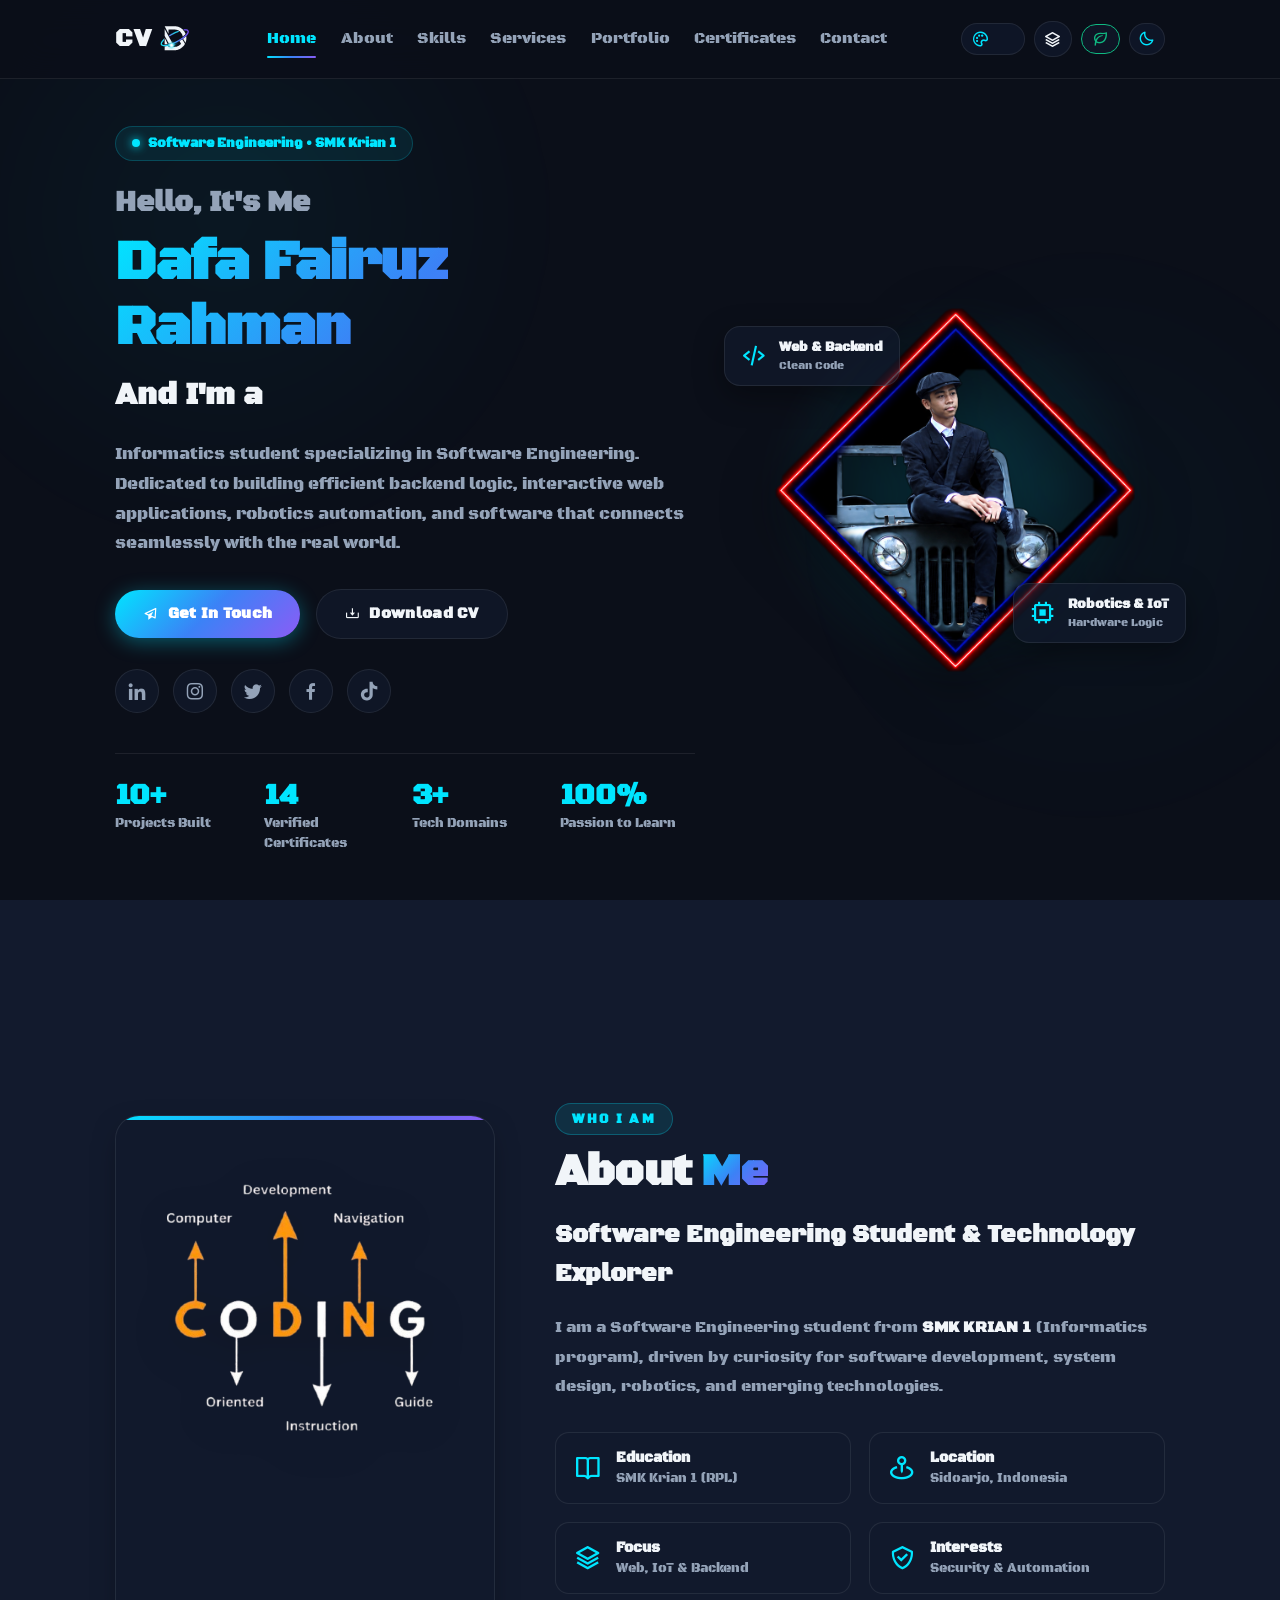
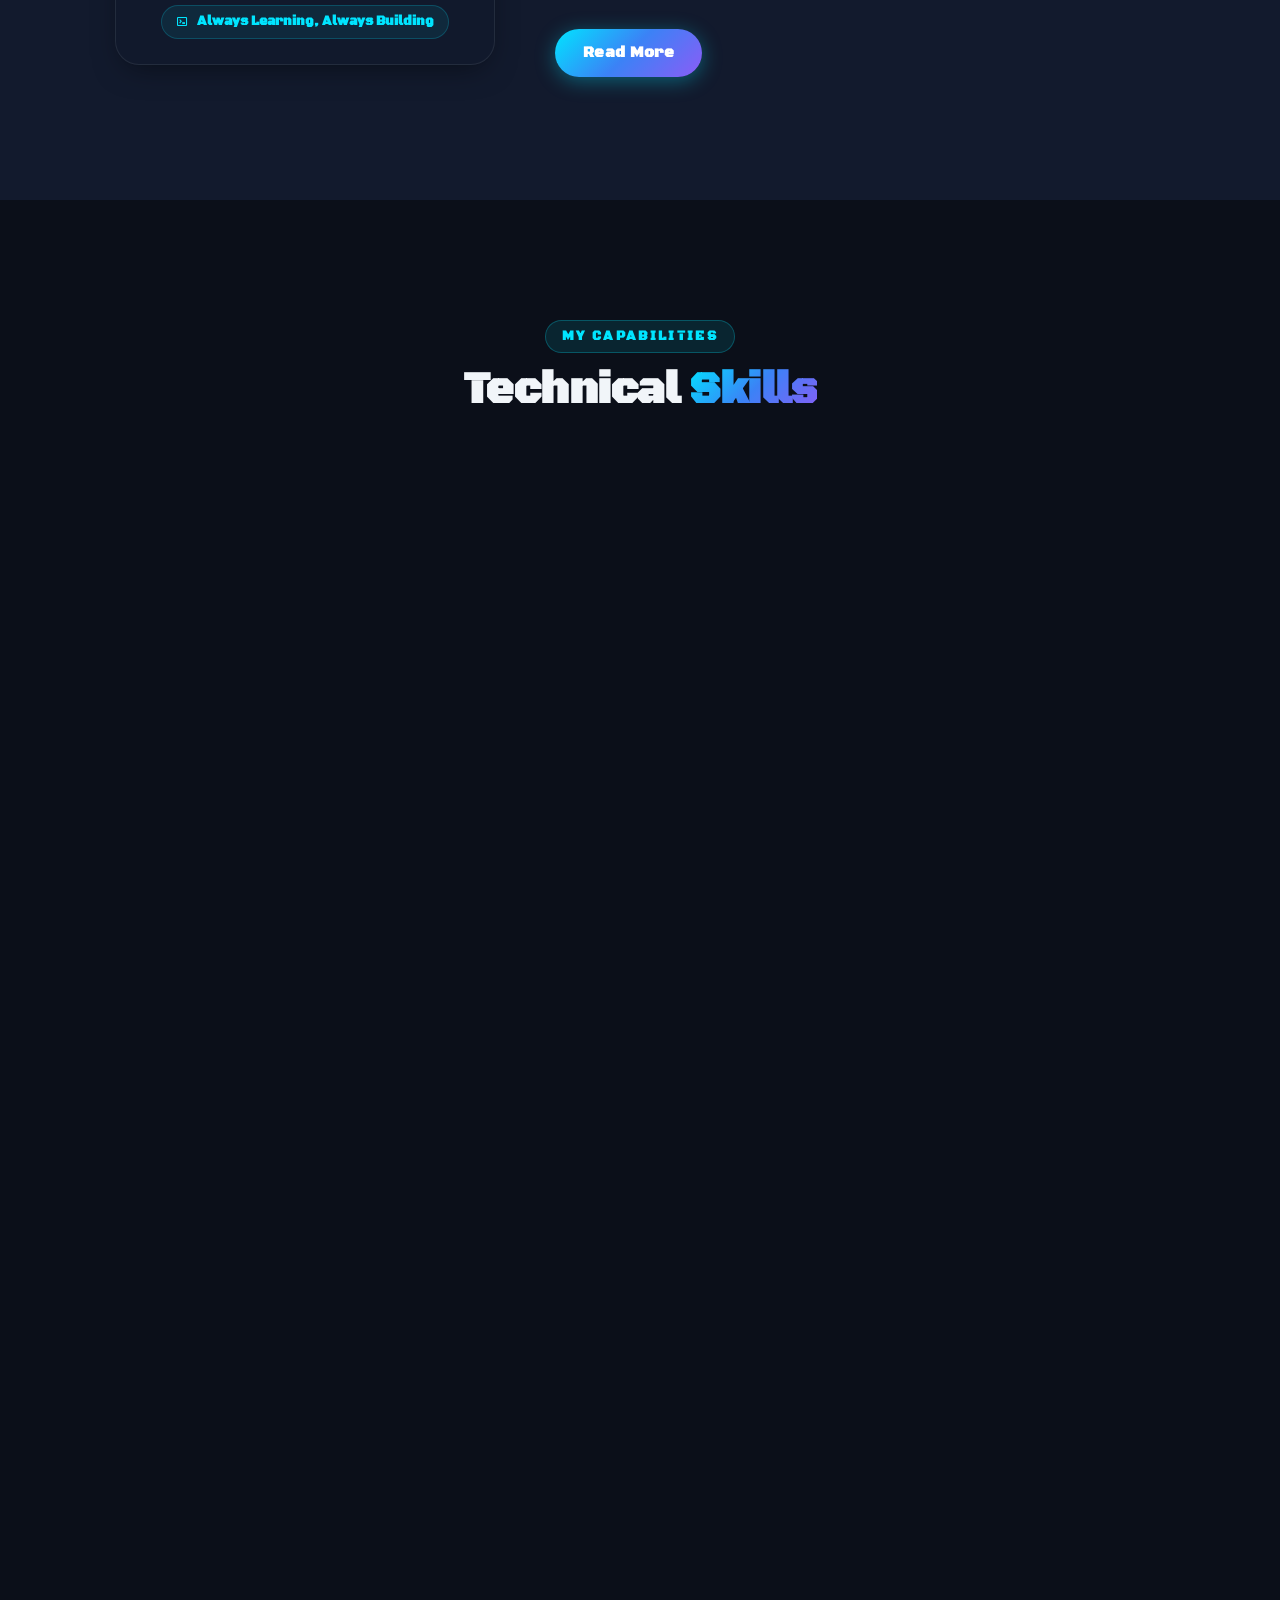
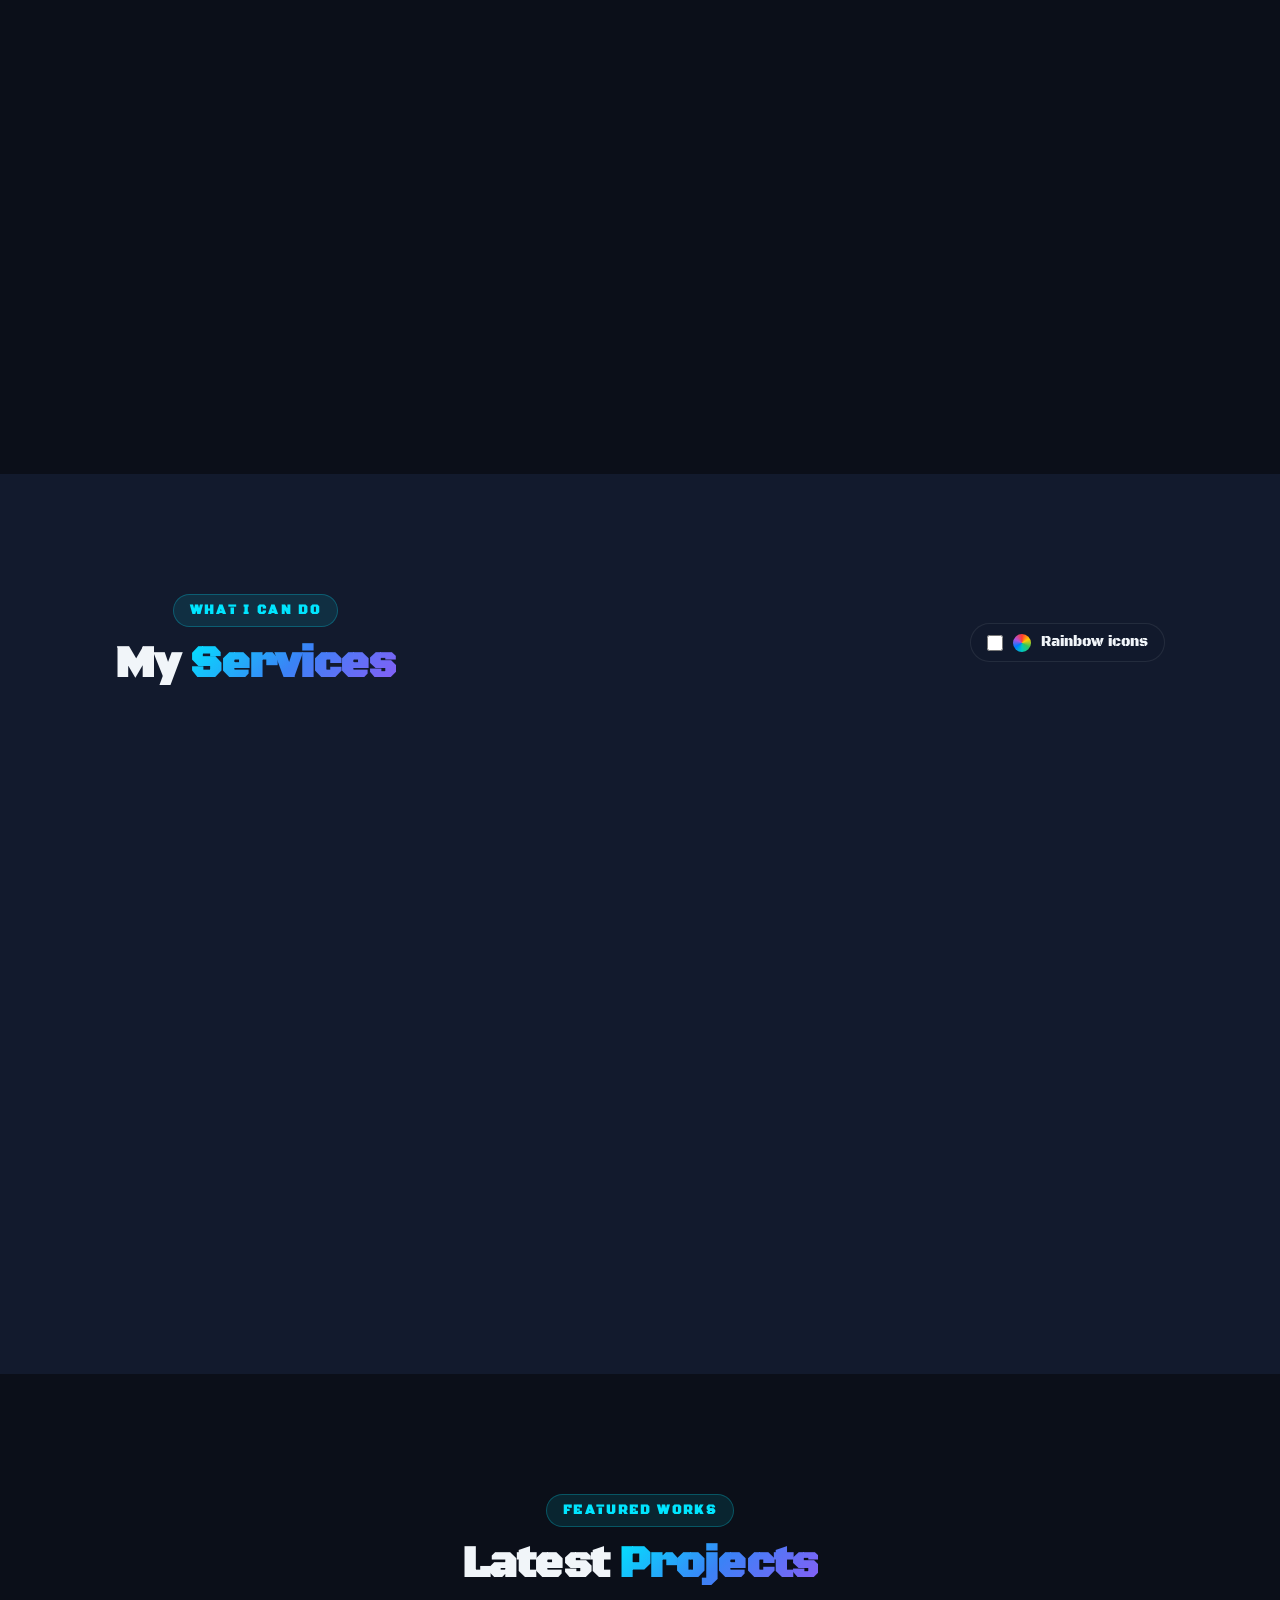
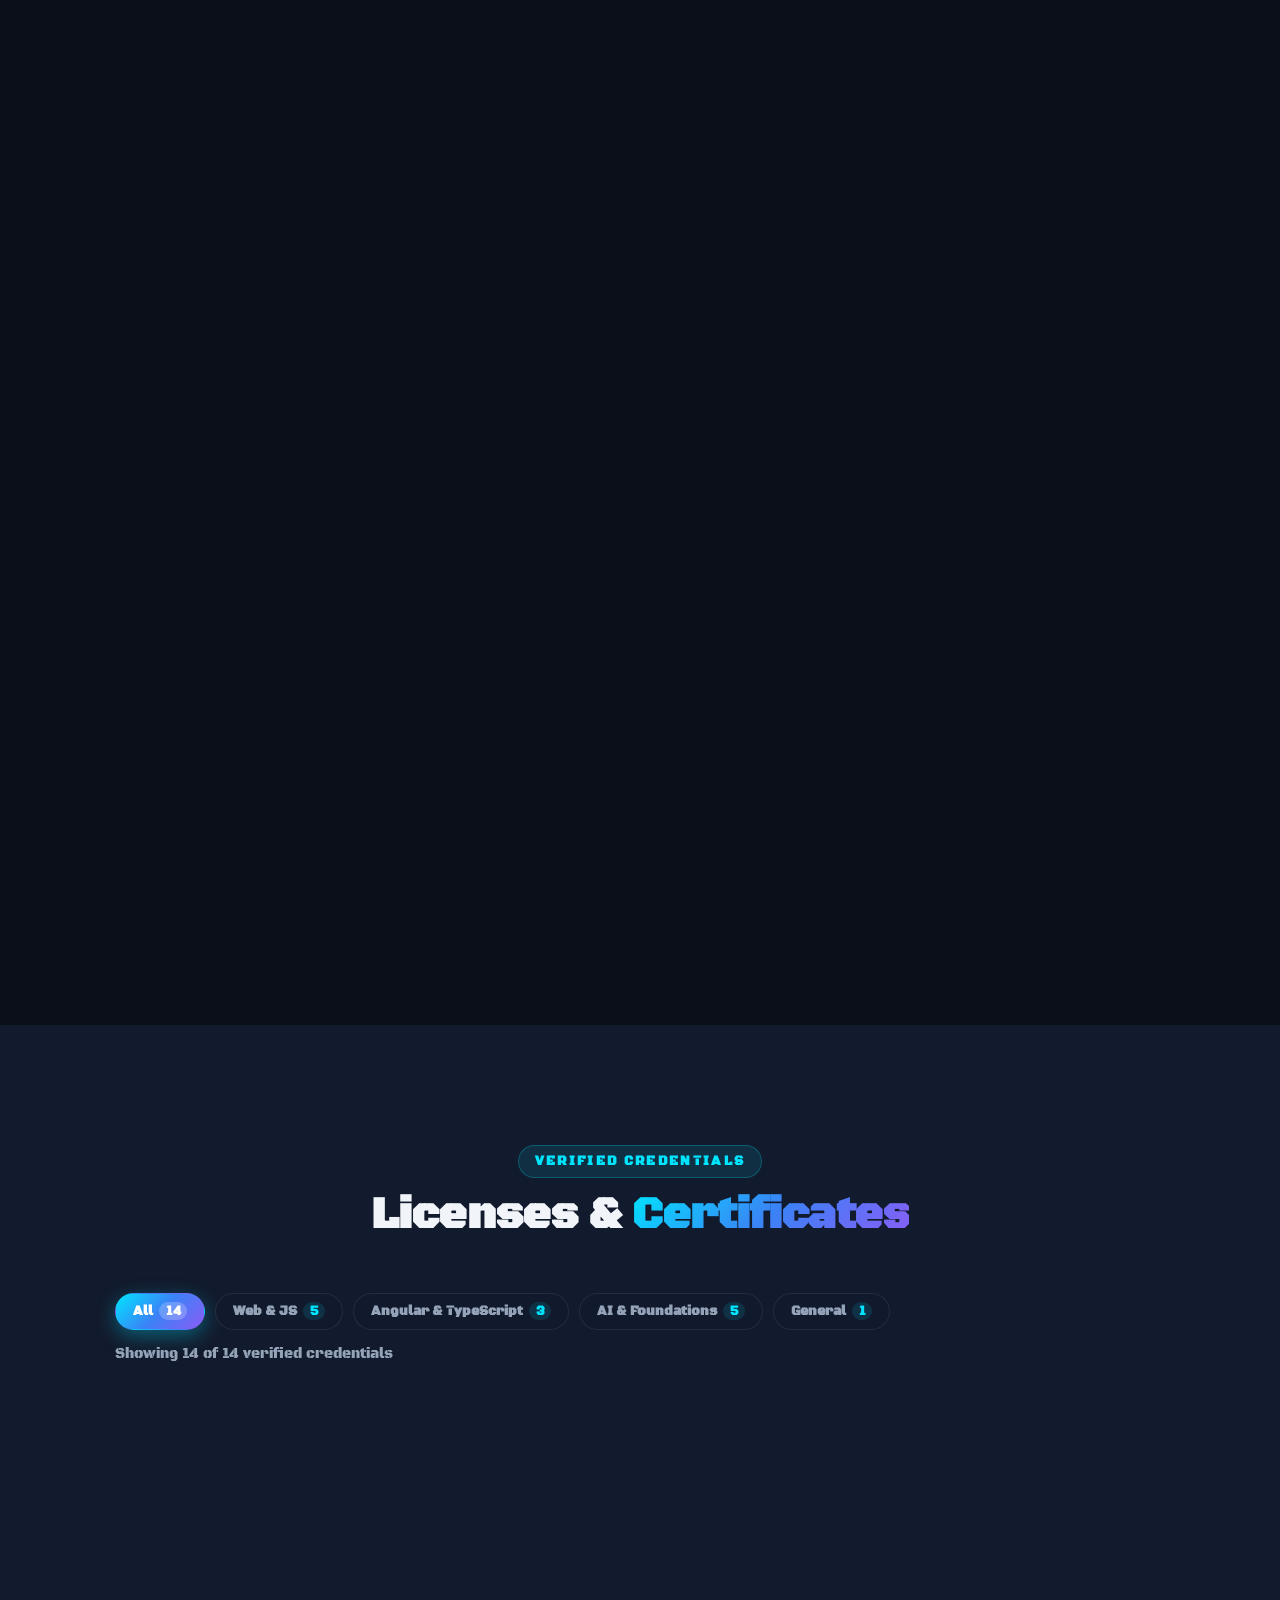
==== commit 215a8317: "chore: clean up comments, documentation, and fix SVG XML entities" ====
--- a/index.html
+++ b/index.html
@@ -16,7 +16,6 @@
     <meta name="twitter:card" content="summary_large_image">
     <title>Dafa Fairuz Rahman — Software Engineer & Developer</title>
     <link rel="icon" type="image/svg+xml" href="svg/favicon.svg">
-
     <script>
         try {
             const root = document.documentElement;
@@ -73,15 +72,12 @@
         } catch {}
     </script>
 
-    <!-- Box Icons -->
     <link href='https://unpkg.com/boxicons@2.1.4/css/boxicons.min.css' rel='stylesheet'>
 
-    <!-- Google Fonts -->
     <link rel="preconnect" href="https://fonts.googleapis.com">
     <link rel="preconnect" href="https://fonts.gstatic.com" crossorigin>
     <link href="https://fonts.googleapis.com/css2?family=Black+Ops+One&display=swap" rel="stylesheet">
 
-    <!-- Stylesheet -->
     <link rel="stylesheet" href="style.css?v=55">
 </head>
 <body>
@@ -93,14 +89,12 @@
     <div class="background-scrim" aria-hidden="true"></div>
     <canvas id="meteor-canvas" aria-hidden="true"></canvas>
 
-    <!-- Light Mode Constellation Canvas -->
     <canvas id="constellation-canvas" aria-hidden="true"></canvas>
 
-    <!-- Ambient Background Blobs -->
     <div class="bg-glow bg-glow-1" aria-hidden="true"></div>
     <div class="bg-glow bg-glow-2" aria-hidden="true"></div>
 
-    <!-- Header Navigation -->
+    <!-- Header -->
     <header class="header">
         <a href="#home" class="logo" aria-label="CV D - Dafa Fairuz Rahman Portfolio">
             <span class="logo-text">CV</span>
@@ -177,7 +171,6 @@
             <a href="#certificates">Certificates</a>
             <a href="#contact">Contact</a>
         </nav>
-
         <div class="header-actions">
             <label class="theme-picker" for="theme-select" title="Change Theme Color">
                 <i class='bx bx-palette' aria-hidden="true"></i>
@@ -238,12 +231,10 @@
                     <button type="button" class="background-reset" id="background-reset">Reset to theme default</button>
                 </div>
             </details>
-
             <button class="perf-toggle" id="perf-toggle" type="button" role="switch" aria-label="Toggle performance profile" aria-checked="false" title="Performance Mode (High / Eco)">
                 <i class='bx bx-tachometer' aria-hidden="true"></i>
                 <span class="perf-toggle-text">High</span>
             </button>
-
             <button class="scheme-toggle" id="scheme-toggle" type="button" role="switch" aria-label="Light color scheme" aria-checked="false" title="Switch appearance mode">
                 <i class='bx bx-moon' aria-hidden="true"></i>
                 <span>Dark</span>
@@ -252,9 +243,8 @@
         </div>
     </header>
 
-    <!-- Main Content -->
     <main id="main-content">
-    <!-- Hero Section -->
+    <!-- Hero -->
     <section class="home" id="home">
         <div class="home-content">
             <div class="hero-badge interactive-badge" id="hero-meteor-btn" role="button" tabindex="0" title="Software Engineering • SMK Krian 1" aria-label="Software Engineering student at SMK Krian 1">
@@ -270,7 +260,6 @@
             <p class="hero-desc">
                 Informatics student specializing in Software Engineering. Dedicated to building efficient backend logic, interactive web applications, robotics automation, and software that connects seamlessly with the real world.
             </p>
-
             <div class="hero-btn-group">
                 <a href="#contact" class="btn btn-primary">
                     <i class='bx bx-paper-plane'></i> Get In Touch
@@ -279,7 +268,6 @@
                     <i class='bx bx-download'></i> Download CV
                 </a>
             </div>
-
             <div class="social-media">
                 <a href="https://www.linkedin.com/in/dafa-fairuz-rahman-a5b909421?utm_source=share_via&utm_content=profile&utm_medium=member_android" target="_blank" rel="noopener" aria-label="LinkedIn"><i class='bx bxl-linkedin'></i></a>
                 <a href="https://www.instagram.com/df386683?stkn=MWU2M2d5dHN6ZDJmYw==" target="_blank" rel="noopener" aria-label="Instagram"><i class='bx bxl-instagram'></i></a>
@@ -287,7 +275,6 @@
                 <a href="https://www.facebook.com/share/1B4ZqGwBiX/" target="_blank" rel="noopener" aria-label="Facebook"><i class='bx bxl-facebook'></i></a>
                 <a href="https://www.tiktok.com/@fishruz" target="_blank" rel="noopener noreferrer" aria-label="TikTok" title="TikTok (@fishruz)"><svg class="social-svg-icon" viewBox="0 0 32 32" width="20" height="20" fill="currentColor" aria-hidden="true" focusable="false"><path d="M16.656 1.029c1.637-0.025 3.262-0.012 4.886-0.025 0.054 2.031 0.878 3.859 2.189 5.213l-0.002-0.002c1.411 1.271 3.247 2.095 5.271 2.235l0.028 0.002v5.036c-1.912-0.048-3.71-0.489-5.331-1.247l0.082 0.034c-0.784-0.377-1.447-0.764-2.077-1.196l0.052 0.034c-0.012 3.649 0.012 7.298-0.025 10.934-0.103 1.853-0.719 3.543-1.707 4.954l0.020-0.031c-1.652 2.366-4.328 3.919-7.371 4.011l-0.014 0c-0.123 0.006-0.268 0.009-0.414 0.009-1.73 0-3.347-0.482-4.725-1.319l0.040 0.023c-2.508-1.509-4.238-4.091-4.558-7.094l-0.004-0.041c-0.025-0.625-0.037-1.25-0.012-1.862 0.49-4.779 4.494-8.476 9.361-8.476 0.547 0 1.083 0.047 1.604 0.136l-0.056-0.008c0.025 1.849-0.050 3.699-0.050 5.548-0.423-0.153-0.911-0.242-1.42-0.242-1.868 0-3.457 1.194-4.045 2.861l-0.009 0.030c-0.133 0.427-0.21 0.918-0.21 1.426 0 0.206 0.013 0.41 0.037 0.61l-0.002-0.024c0.332 2.046 2.086 3.59 4.201 3.59 0.061 0 0.121-0.001 0.181-0.004l-0.009 0c1.463-0.044 2.733-0.831 3.451-1.994l0.010-0.018c0.267-0.372 0.45-0.822 0.511-1.311l0.001-0.014c0.125-2.237 0.075-4.461 0.087-6.698 0.012-5.036-0.012-10.060 0.025-15.083z"/></svg></a>
             </div>
-
             <div class="hero-stats">
                 <div class="stat-card">
                     <span class="stat-number">10+</span>
@@ -307,13 +294,11 @@
                 </div>
             </div>
         </div>
-
         <div class="home-img-wrapper">
             <div class="avatar-glow"></div>
             <div class="home-img">
                 <img src="images/images1.png" alt="Dafa Fairuz Rahman Profile" loading="eager" decoding="async" fetchpriority="high">
             </div>
-
             <div class="floating-chip chip-top">
                 <i class='bx bx-code-alt'></i>
                 <div>
@@ -321,7 +306,6 @@
                     <span>Clean Code</span>
                 </div>
             </div>
-
             <div class="floating-chip chip-bottom">
                 <i class='bx bx-chip'></i>
                 <div>
@@ -332,7 +316,7 @@
         </div>
     </section>
 
-    <!-- About Section -->
+    <!-- About -->
     <section class="about" id="about">
         <div class="about-img-wrapper">
             <div class="about-img-card">
@@ -343,7 +327,6 @@
                 </div>
             </div>
         </div>
-
         <div class="about-content">
             <span class="section-tag">WHO I AM</span>
             <h2 class="heading">About <span>Me</span></h2>
@@ -355,7 +338,6 @@
                     I believe that programming is more than writing syntax—it is about designing useful systems that connect people, physical devices, and data. I learn best through direct experimentation, hands-on debugging, and understanding internal architectures. Currently expanding my expertise across fullstack web development, backend APIs, microcontrollers, and computer hardware systems.
                 </span>
             </p>
-
             <div class="about-highlights-grid">
                 <div class="highlight-item">
                     <i class='bx bx-book-open'></i>
@@ -391,11 +373,10 @@
         </div>
     </section>
 
-    <!-- Skills Section -->
+    <!-- Skills -->
     <section class="skills" id="skills">
         <span class="section-tag center">MY CAPABILITIES</span>
         <h2 class="heading">Technical <span>Skills</span></h2>
-
         <div class="skills-container">
             <div class="skill-category">
                 <div class="skill-category-header">
@@ -411,7 +392,6 @@
                     <div class="skill-pill"><i class='bx bx-data'></i> Database Basics</div>
                 </div>
             </div>
-
             <div class="skill-category has-pcb">
                 <div class="skill-category-header">
                     <i class='bx bx-chip'></i>
@@ -442,7 +422,6 @@
                     <circle class="pcb-pin" cx="284" cy="20" r="1.8"/>
                 </svg>
             </div>
-
             <div class="skill-category">
                 <div class="skill-category-header">
                     <i class='bx bx-wrench'></i>
@@ -461,7 +440,7 @@
         </div>
     </section>
 
-    <!-- Services Section -->
+    <!-- Services -->
     <section class="services" id="services">
         <div class="services-heading-row">
             <div>
@@ -474,7 +453,6 @@
                 <span>Rainbow icons</span>
             </label>
         </div>
-
         <div class="services-container">
             <div class="services-box">
                 <div class="service-icon-box">
@@ -484,7 +462,6 @@
                 <p>Learning to identify web vulnerabilities, analyzing authentication risks, and applying defensive security best practices through practical testing.</p>
                 <div class="service-tag">Security & QA</div>
             </div>
-
             <div class="services-box">
                 <div class="service-icon-box">
                     <img class="service-icon" src="svg/icon2.svg" alt="Robotics">
@@ -493,7 +470,6 @@
                 <p>Designing interactive hardware automation using microcontrollers, sensors, and simulation tools to bridge physical devices with software.</p>
                 <div class="service-tag">IoT & Microcontroller</div>
             </div>
-
             <div class="services-box">
                 <div class="service-icon-box">
                     <img class="service-icon" src="svg/icon3.svg" alt="Backend Developer">
@@ -505,13 +481,11 @@
         </div>
     </section>
 
-    <!-- Portfolio Section -->
+    <!-- Projects -->
     <section class="portfolio" id="portfolio">
         <span class="section-tag center">FEATURED WORKS</span>
         <h2 class="heading">Latest <span>Projects</span></h2>
-
         <div class="portfolio-container">
-            <!-- Project 1 -->
             <div class="portfolio-card" data-project-index="0" data-normal-img="images/images5.jpg" data-eco-img="images/images5.jpg" data-preview-hd="images/images5_HD.jpg" data-preview-eco="images/images5.jpg" data-hd-svg="svg/project1_hd.svg?v=2" role="button" tabindex="0" aria-haspopup="dialog" aria-label="View project details: Automation & Circuit Simulation">
                 <div class="portfolio-image-wrap">
                     <img src="images/images5.jpg" alt="Automation Project Wokwi" loading="lazy" decoding="async">
@@ -539,7 +513,6 @@
                 </div>
             </div>
 
-            <!-- Project 2 -->
             <div class="portfolio-card" data-project-index="1" data-normal-img="images/images8.jpg" data-eco-img="images/images8.jpg" data-preview-hd="images/images8_HD.jpg" data-preview-eco="images/images8.jpg" data-hd-svg="svg/project2_hd.svg?v=2" role="button" tabindex="0" aria-haspopup="dialog" aria-label="View project details: Teachable Machine Gesture Game">
                 <div class="portfolio-image-wrap">
                     <img src="images/images8.jpg" alt="Simple Teachable Machine AI" loading="lazy" decoding="async">
@@ -567,7 +540,6 @@
                 </div>
             </div>
 
-            <!-- Project 3 -->
             <div class="portfolio-card" data-project-index="2" data-normal-img="images/images4.jpg" data-eco-img="images/images4.jpg" data-preview-hd="images/images4_HD.jpg" data-preview-eco="images/images4.jpg" data-hd-svg="svg/project3_hd.svg?v=2" role="button" tabindex="0" aria-haspopup="dialog" aria-label="View project details: Experimental Hydroponic Plant System">
                 <div class="portfolio-image-wrap">
                     <img src="images/images4.jpg" alt="Experimental Plant Project" loading="lazy" decoding="async">
@@ -594,7 +566,6 @@
                 </div>
             </div>
 
-            <!-- Project 4 -->
             <div class="portfolio-card" data-project-index="3" data-normal-img="images/images7_orig.jpg" data-eco-img="images/images7press.jpg" data-preview-hd="images/images7_HD.jpg" data-preview-eco="images/images7_orig.jpg" data-hd-svg="svg/project4_hd.svg?v=2" data-fallback-img="images/images7press.jpg" role="button" tabindex="0" aria-haspopup="dialog" aria-label="View project details: PC Assembly & Hardware Diagnostics">
                 <div class="portfolio-image-wrap">
                     <img src="images/images7_orig.jpg" alt="Hardware Engineering and Assembly" loading="lazy" decoding="async">
@@ -621,7 +592,6 @@
                 </div>
             </div>
 
-            <!-- Project 5 -->
             <div class="portfolio-card" data-project-index="4" data-normal-img="images/images11.jpg" data-eco-img="images/images11.jpg" data-preview-hd="images/images11_HD.jpg" data-preview-eco="images/images11.jpg" data-hd-svg="svg/project5_hd.svg?v=2" role="button" tabindex="0" aria-haspopup="dialog" aria-label="View project details: Video Editing & Timeline Composition">
                 <div class="portfolio-image-wrap">
                     <img src="images/images11.jpg" alt="Video-editing project with a multi-track timeline" loading="lazy" decoding="async">
@@ -648,7 +618,6 @@
                 </div>
             </div>
 
-            <!-- Project 6 -->
             <div class="portfolio-card" data-project-index="5" data-normal-img="images/images9.jpg" data-eco-img="images/images9.jpg" data-preview-hd="images/images9_HD.jpg" data-preview-eco="images/images9.jpg" data-hd-svg="svg/project6_hd.svg?v=2" role="button" tabindex="0" aria-haspopup="dialog" aria-label="View project details: Python Real-Time Analog Clock">
                 <div class="portfolio-image-wrap">
                     <img src="images/images9.jpg" alt="Basic Python Clock" loading="lazy" decoding="async">
@@ -675,7 +644,6 @@
                 </div>
             </div>
 
-            <!-- Project 7 -->
             <div class="portfolio-card" data-project-index="6" data-normal-img="images/image10_orig.jpg" data-eco-img="images/image10press.jpg" data-preview-hd="images/image10_HD.jpg" data-preview-eco="images/image10_orig.jpg" data-hd-svg="svg/project7_hd.svg?v=2" data-fallback-img="images/image10press.jpg" role="button" tabindex="0" aria-haspopup="dialog" aria-label="View project details: Unity 6 3D Game Engine & Scene Design">
                 <div class="portfolio-image-wrap">
                     <img src="images/image10_orig.jpg" alt="Unity 6 3D Game Engine Scene Editor" loading="lazy" decoding="async">
@@ -703,7 +671,6 @@
                 </div>
             </div>
 
-            <!-- Project 8 -->
             <div class="portfolio-card" data-project-index="7" data-normal-img="images/images12.png" data-eco-img="images/images12.png" data-preview-hd="images/images12_HD.jpg" data-preview-eco="images/images12.png" data-hd-svg="svg/project8_hd.svg?v=2" role="button" tabindex="0" aria-haspopup="dialog" aria-label="View project details: Linux Environment & Cybersecurity Testing">
                 <div class="portfolio-image-wrap">
                     <img src="images/images12.png" alt="Linux and Cybersecurity Testing Environment on WSL2" loading="lazy" decoding="async">
@@ -731,7 +698,6 @@
                     </div>
                 </div>
             </div>
-            <!-- Project 9 -->
             <div class="portfolio-card" data-project-index="8" data-normal-img="images/images13_web.jpg" data-eco-img="images/images13_web.jpg" data-preview-hd="images/images13_HD.jpg" data-preview-eco="images/images13_web.jpg" data-hd-svg="svg/project9_hd.svg?v=1" role="button" tabindex="0" aria-haspopup="dialog" aria-label="View project details: Ultrasonic Distance & Servo Control">
                 <div class="portfolio-image-wrap">
                     <img src="images/images13_web.jpg" alt="Arduino Uno Hardware Prototype with Ultrasonic Sensor, 16x2 LCD, and Servo Motor" loading="lazy" decoding="async">
@@ -760,7 +726,6 @@
                 </div>
             </div>
 
-            <!-- Project 10 -->
             <div class="portfolio-card" data-project-index="9" data-normal-img="images/images14_web.jpg" data-eco-img="images/images14_web.jpg" data-preview-hd="images/images14.png" data-preview-eco="images/images14_web.jpg" data-hd-svg="svg/project10_hd.svg?v=1" role="button" tabindex="0" aria-haspopup="dialog" aria-label="View project details: Neon Radial Audio Visualizer & Music Player">
                 <div class="portfolio-image-wrap">
                     <img src="images/images14_web.jpg" alt="Interactive Neon Radial Audio Visualizer and Music Player Web Application" loading="lazy" decoding="async">
@@ -793,11 +758,10 @@
         </div>
     </section>
 
-    <!-- Certificates Section -->
+    <!-- Certificates -->
     <section class="certificates" id="certificates">
         <span class="section-tag center">VERIFIED CREDENTIALS</span>
         <h2 class="heading">Licenses &amp; <span>Certificates</span></h2>
-
         <div class="cert-controls">
             <div class="cert-filter-bar" role="group" aria-label="Filter certificates by category">
                 <button type="button" class="cert-filter-btn active" data-cert-filter="all" aria-pressed="true">
@@ -818,9 +782,7 @@
             </div>
             <p class="cert-count-status" id="cert-count-status" aria-live="polite">Showing 14 of 14 verified credentials</p>
         </div>
-
         <div class="certificates-container">
-            <!-- Certificate 1 -->
             <div class="certificate-card" data-cert-index="0" data-cert-category="web" data-normal-img="certificate/previews/javascript-intermediate.jpg" data-preview-hd="certificate/previews/javascript-intermediate_HD.jpg" data-preview-eco="certificate/previews/javascript-intermediate.jpg" data-pdf-url="certificate/javascript-intermediate.pdf" data-verify-url="https://www.sololearn.com/certificates/CC-FLU0FZCH" data-cert-id="CC-FLU0FZCH" data-cert-issuer="Sololearn" data-cert-date="Nov 26, 2026" data-cert-desc="Completed intermediate JavaScript training covering ES6+, asynchronous patterns, DOM manipulation, and modular application logic." role="button" tabindex="0" aria-haspopup="dialog" aria-label="Preview certificate: JavaScript Intermediate">
                 <div class="certificate-image-wrap">
                     <img src="certificate/previews/javascript-intermediate.jpg" alt="Sololearn JavaScript Intermediate Certificate - Dafa Fairuz Rahman" loading="lazy" decoding="async">
@@ -856,7 +818,6 @@
                 </div>
             </div>
 
-            <!-- Certificate 2 -->
             <div class="certificate-card" data-cert-index="1" data-cert-category="frameworks" data-normal-img="certificate/previews/angular.jpg" data-preview-hd="certificate/previews/angular_HD.jpg" data-preview-eco="certificate/previews/angular.jpg" data-pdf-url="certificate/angular.pdf" data-verify-url="https://www.sololearn.com/certificates/CC-FXJE8K71" data-cert-id="CC-FXJE8K71" data-cert-issuer="Sololearn × Google Angular" data-cert-date="Nov 23, 2026" data-cert-desc="Developed with the Angular Team at Google. Covers component architecture, dependency injection, templates, and reactive single-page apps." role="button" tabindex="0" aria-haspopup="dialog" aria-label="Preview certificate: Angular">
                 <div class="certificate-image-wrap">
                     <img src="certificate/previews/angular.jpg" alt="Sololearn Angular Certificate developed with Google - Dafa Fairuz Rahman" loading="lazy" decoding="async">
@@ -892,7 +853,6 @@
                 </div>
             </div>
 
-            <!-- Certificate 3 -->
             <div class="certificate-card" data-cert-index="2" data-cert-category="frameworks" data-normal-img="certificate/previews/typescript-for-beginners.jpg" data-preview-hd="certificate/previews/typescript-for-beginners_HD.jpg" data-preview-eco="certificate/previews/typescript-for-beginners.jpg" data-pdf-url="certificate/typescript-for-beginners.pdf" data-verify-url="https://www.sololearn.com/certificates/CC-WTEEPAMW" data-cert-id="CC-WTEEPAMW" data-cert-issuer="Sololearn" data-cert-date="Nov 23, 2026" data-cert-desc="Completed TypeScript fundamentals including strong type annotations, interfaces, safer refactoring, and modern AI-assisted workflows." role="button" tabindex="0" aria-haspopup="dialog" aria-label="Preview certificate: TypeScript for Beginners">
                 <div class="certificate-image-wrap">
                     <img src="certificate/previews/typescript-for-beginners.jpg" alt="Sololearn TypeScript for Beginners Certificate - Dafa Fairuz Rahman" loading="lazy" decoding="async">
@@ -928,7 +888,6 @@
                 </div>
             </div>
 
-            <!-- Certificate 4 -->
             <div class="certificate-card" data-cert-index="3" data-cert-category="ai-foundations" data-normal-img="certificate/previews/bias-detection-ai-systems.jpg" data-preview-hd="certificate/previews/bias-detection-ai-systems_HD.jpg" data-preview-eco="certificate/previews/bias-detection-ai-systems.jpg" data-pdf-url="certificate/bias-detection-ai-systems.pdf" data-verify-url="https://www.sololearn.com/certificates/CC-G2RFSIPZ" data-cert-id="CC-G2RFSIPZ" data-cert-issuer="Sololearn" data-cert-date="Nov 23, 2026" data-cert-desc="Trained on evaluating dataset imbalance, fairness metrics, and practical bias mitigation strategies for trustworthy AI systems." role="button" tabindex="0" aria-haspopup="dialog" aria-label="Preview certificate: Bias Detection and Mitigation in AI Systems">
                 <div class="certificate-image-wrap">
                     <img src="certificate/previews/bias-detection-ai-systems.jpg" alt="Sololearn Bias Detection and Mitigation in AI Systems Certificate - Dafa Fairuz Rahman" loading="lazy" decoding="async">
@@ -964,7 +923,6 @@
                 </div>
             </div>
 
-            <!-- Certificate 5 -->
             <div class="certificate-card" data-cert-index="4" data-cert-category="frameworks" data-normal-img="certificate/previews/front-end-for-beginners.jpg" data-preview-hd="certificate/previews/front-end-for-beginners_HD.jpg" data-preview-eco="certificate/previews/front-end-for-beginners.jpg" data-pdf-url="certificate/front-end-for-beginners.pdf" data-verify-url="https://www.sololearn.com/certificates/CC-UC42BPGH" data-cert-id="CC-UC42BPGH" data-cert-issuer="Sololearn × Google Angular" data-cert-date="Nov 22, 2026" data-cert-desc="Developed with the Angular Team at Google. Covers modern web UI fundamentals and frontend application structure." role="button" tabindex="0" aria-haspopup="dialog" aria-label="Preview certificate: Front-end for Beginners">
                 <div class="certificate-image-wrap">
                     <img src="certificate/previews/front-end-for-beginners.jpg" alt="Sololearn Front-end for Beginners Certificate developed with Google - Dafa Fairuz Rahman" loading="lazy" decoding="async">
@@ -1000,7 +958,6 @@
                 </div>
             </div>
 
-            <!-- Certificate 6 -->
             <div class="certificate-card" data-cert-index="5" data-cert-category="web" data-normal-img="certificate/previews/web-development.jpg" data-preview-hd="certificate/previews/web-development_HD.jpg" data-preview-eco="certificate/previews/web-development.jpg" data-pdf-url="certificate/web-development.pdf" data-verify-url="https://www.sololearn.com/certificates/CC-MUXXHV1A" data-cert-id="CC-MUXXHV1A" data-cert-issuer="Sololearn" data-cert-date="Nov 22, 2026" data-cert-desc="Comprehensive full web development track combining semantic HTML structure, responsive CSS styling, and interactive JavaScript." role="button" tabindex="0" aria-haspopup="dialog" aria-label="Preview certificate: Web Development">
                 <div class="certificate-image-wrap">
                     <img src="certificate/previews/web-development.jpg" alt="Sololearn Web Development Certificate - Dafa Fairuz Rahman" loading="lazy" decoding="async">
@@ -1036,7 +993,6 @@
                 </div>
             </div>
 
-            <!-- Certificate 7 -->
             <div class="certificate-card" data-cert-index="6" data-cert-category="web" data-normal-img="certificate/previews/introduction-to-javascript.jpg" data-preview-hd="certificate/previews/introduction-to-javascript_HD.jpg" data-preview-eco="certificate/previews/introduction-to-javascript.jpg" data-pdf-url="certificate/introduction-to-javascript.pdf" data-verify-url="https://www.sololearn.com/certificates/CC-KRILQ1OE" data-cert-id="CC-KRILQ1OE" data-cert-issuer="Sololearn" data-cert-date="Nov 24, 2026" data-cert-desc="Mastered core JavaScript syntax, control flow, functions, and browser scripting foundations." role="button" tabindex="0" aria-haspopup="dialog" aria-label="Preview certificate: Introduction to JavaScript">
                 <div class="certificate-image-wrap">
                     <img src="certificate/previews/introduction-to-javascript.jpg" alt="Sololearn Introduction to JavaScript Certificate - Dafa Fairuz Rahman" loading="lazy" decoding="async">
@@ -1072,7 +1028,6 @@
                 </div>
             </div>
 
-            <!-- Certificate 8 -->
             <div class="certificate-card" data-cert-index="7" data-cert-category="web" data-normal-img="certificate/previews/introduction-to-css.jpg" data-preview-hd="certificate/previews/introduction-to-css_HD.jpg" data-preview-eco="certificate/previews/introduction-to-css.jpg" data-pdf-url="certificate/introduction-to-css.pdf" data-verify-url="https://www.sololearn.com/certificates/CC-XSK1SCB4" data-cert-id="CC-XSK1SCB4" data-cert-issuer="Sololearn" data-cert-date="Nov 23, 2026" data-cert-desc="Practical styling foundations covering selectors, CSS box model, responsive flexbox/grid positioning, and visual polish." role="button" tabindex="0" aria-haspopup="dialog" aria-label="Preview certificate: Introduction to CSS">
                 <div class="certificate-image-wrap">
                     <img src="certificate/previews/introduction-to-css.jpg" alt="Sololearn Introduction to CSS Certificate - Dafa Fairuz Rahman" loading="lazy" decoding="async">
@@ -1108,7 +1063,6 @@
                 </div>
             </div>
 
-            <!-- Certificate 9 -->
             <div class="certificate-card" data-cert-index="8" data-cert-category="web" data-normal-img="certificate/previews/introduction-to-html.jpg" data-preview-hd="certificate/previews/introduction-to-html_HD.jpg" data-preview-eco="certificate/previews/introduction-to-html.jpg" data-pdf-url="certificate/introduction-to-html.pdf" data-verify-url="https://www.sololearn.com/certificates/CC-WUQGT0C5" data-cert-id="CC-WUQGT0C5" data-cert-issuer="Sololearn" data-cert-date="Nov 13, 2026" data-cert-desc="Built semantic HTML5 document structures, accessible forms, media embedding, and clean web markup foundations." role="button" tabindex="0" aria-haspopup="dialog" aria-label="Preview certificate: Introduction to HTML">
                 <div class="certificate-image-wrap">
                     <img src="certificate/previews/introduction-to-html.jpg" alt="Sololearn Introduction to HTML Certificate - Dafa Fairuz Rahman" loading="lazy" decoding="async">
@@ -1144,7 +1098,6 @@
                 </div>
             </div>
 
-            <!-- Certificate 10 -->
             <div class="certificate-card" data-cert-index="9" data-cert-category="ai-foundations" data-normal-img="certificate/previews/tech-for-everyone.jpg" data-preview-hd="certificate/previews/tech-for-everyone_HD.jpg" data-preview-eco="certificate/previews/tech-for-everyone.jpg" data-pdf-url="certificate/tech-for-everyone.pdf" data-verify-url="https://www.sololearn.com/certificates/CC-OXJAEYLZ" data-cert-id="CC-OXJAEYLZ" data-cert-issuer="Sololearn" data-cert-date="Nov 15, 2026" data-cert-desc="Explored core computing concepts, internet architecture, cloud basics, and modern software workflows." role="button" tabindex="0" aria-haspopup="dialog" aria-label="Preview certificate: Tech for Everyone">
                 <div class="certificate-image-wrap">
                     <img src="certificate/previews/tech-for-everyone.jpg" alt="Sololearn Tech for Everyone Certificate - Dafa Fairuz Rahman" loading="lazy" decoding="async">
@@ -1180,7 +1133,6 @@
                 </div>
             </div>
 
-            <!-- Certificate 11 -->
             <div class="certificate-card" data-cert-index="10" data-cert-category="ai-foundations" data-normal-img="certificate/previews/coding-foundations.jpg" data-preview-hd="certificate/previews/coding-foundations_HD.jpg" data-preview-eco="certificate/previews/coding-foundations.jpg" data-pdf-url="certificate/coding-foundations.pdf" data-verify-url="https://www.sololearn.com/certificates/CC-LBXWJFXF" data-cert-id="CC-LBXWJFXF" data-cert-issuer="Sololearn" data-cert-date="Nov 14, 2026" data-cert-desc="Strengthened problem decomposition, algorithmic thinking, data structures, and programming logic fundamentals." role="button" tabindex="0" aria-haspopup="dialog" aria-label="Preview certificate: Coding Foundations">
                 <div class="certificate-image-wrap">
                     <img src="certificate/previews/coding-foundations.jpg" alt="Sololearn Coding Foundations Certificate - Dafa Fairuz Rahman" loading="lazy" decoding="async">
@@ -1216,7 +1168,6 @@
                 </div>
             </div>
 
-            <!-- Certificate 12: Memulai Pemrograman dengan Python (Dicoding) -->
             <div class="certificate-card" data-cert-index="11" data-cert-category="ai-foundations" data-normal-img="certificate/previews/python-programming.jpg" data-preview-hd="certificate/previews/python-programming_HD.jpg" data-preview-eco="certificate/previews/python-programming.jpg" data-pdf-url="certificate/python-programming.pdf" data-verify-url="https://www.dicoding.com/certificates/4EXGJ5GQEXRL" data-cert-id="4EXGJ5GQEXRL" data-cert-issuer="Dicoding" data-cert-date="Sep 02, 2026" data-cert-desc="Learned Python programming fundamentals including variables, data types, control flow, functions, OOP concepts, and popular libraries." role="button" tabindex="0" aria-haspopup="dialog" aria-label="Preview certificate: Memulai Pemrograman dengan Python">
                 <div class="certificate-image-wrap">
                     <img src="certificate/previews/python-programming.jpg" alt="Dicoding Memulai Pemrograman dengan Python Certificate - Dafa Fairuz Rahman" loading="lazy" decoding="async">
@@ -1252,7 +1203,6 @@
                 </div>
             </div>
 
-            <!-- Certificate 13: Belajar Dasar AI (Dicoding) -->
             <div class="certificate-card" data-cert-index="12" data-cert-category="ai-foundations" data-normal-img="certificate/previews/basic-ai.jpg" data-preview-hd="certificate/previews/basic-ai_HD.jpg" data-preview-eco="certificate/previews/basic-ai.jpg" data-pdf-url="certificate/basic-ai.pdf" data-verify-url="https://www.dicoding.com/certificates/MEPJM5K36P3V" data-cert-id="MEPJM5K36P3V" data-cert-issuer="Dicoding" data-cert-date="Aug 19, 2026" data-cert-desc="Studied foundational AI concepts including machine learning, deep learning, neural networks, and practical AI applications." role="button" tabindex="0" aria-haspopup="dialog" aria-label="Preview certificate: Belajar Dasar AI">
                 <div class="certificate-image-wrap">
                     <img src="certificate/previews/basic-ai.jpg" alt="Dicoding Belajar Dasar AI Certificate - Dafa Fairuz Rahman" loading="lazy" decoding="async">
@@ -1288,7 +1238,6 @@
                 </div>
             </div>
 
-            <!-- Certificate 14: Introduction to Financial Literacy (Dicoding) -->
             <div class="certificate-card" data-cert-index="13" data-cert-category="general" data-normal-img="certificate/previews/financial-literacy.jpg" data-preview-hd="certificate/previews/financial-literacy_HD.jpg" data-preview-eco="certificate/previews/financial-literacy.jpg" data-pdf-url="certificate/financial-literacy.pdf" data-verify-url="https://www.dicoding.com/certificates/72ZDM2JQJZYW" data-cert-id="72ZDM2JQJZYW" data-cert-issuer="Dicoding" data-cert-date="Aug 21, 2026" data-cert-desc="Gained understanding of financial literacy principles including budgeting, investing, financial planning, and economic concepts." role="button" tabindex="0" aria-haspopup="dialog" aria-label="Preview certificate: Introduction to Financial Literacy">
                 <div class="certificate-image-wrap">
                     <img src="certificate/previews/financial-literacy.jpg" alt="Dicoding Introduction to Financial Literacy Certificate - Dafa Fairuz Rahman" loading="lazy" decoding="async">
@@ -1326,16 +1275,14 @@
         </div>
     </section>
 
-    <!-- Contact Section -->
+    <!-- Contact -->
     <section class="contact" id="contact">
         <span class="section-tag center">GET IN TOUCH</span>
         <h2 class="heading">Contact <span>Me!</span></h2>
-
         <div class="contact-wrapper">
             <div class="contact-info">
                 <h3>Let's Connect & Collaborate</h3>
                 <p>Feel free to reach out for project collaborations, software inquiries, or internship opportunities. I am always open to discussing new challenges and ideas.</p>
-
                 <div class="contact-card-list">
                     <div class="contact-detail-card">
                         <div class="contact-icon"><i class='bx bx-map'></i></div>
@@ -1344,7 +1291,6 @@
                             <span>Sidoarjo, East Java, Indonesia</span>
                         </div>
                     </div>
-
                     <div class="contact-detail-card contact-detail-card-email">
                         <div class="contact-icon"><i class='bx bx-envelope'></i></div>
                         <div class="contact-detail-body">
@@ -1362,7 +1308,6 @@
                             </div>
                         </div>
                     </div>
-
                     <div class="contact-detail-card">
                         <div class="contact-icon"><i class='bx bx-briefcase'></i></div>
                         <div>
@@ -1371,7 +1316,6 @@
                         </div>
                     </div>
                 </div>
-
                 <div class="contact-social-links">
                     <a href="https://www.linkedin.com/in/dafa-fairuz-rahman-a5b909421?utm_source=share_via&utm_content=profile&utm_medium=member_android" target="_blank" rel="noopener" aria-label="LinkedIn"><i class='bx bxl-linkedin'></i></a>
                     <a href="https://www.instagram.com/df386683?stkn=MWU2M2d5dHN6ZDJmYw==" target="_blank" rel="noopener" aria-label="Instagram"><i class='bx bxl-instagram'></i></a>
@@ -1456,7 +1400,6 @@
         </div>
     </footer>
 
-    <!-- Cosmic Meteor Event Toast Notification -->
     <aside class="meteor-event-toast" id="meteor-event-toast" role="status" aria-live="polite" aria-hidden="true">
         <div class="toast-icon">
             <i class='bx bxs-meteor'></i>
@@ -1476,7 +1419,6 @@
     <div class="portfolio-lightbox" id="portfolio-lightbox" role="dialog" aria-modal="true" aria-hidden="true" aria-labelledby="lightbox-title">
         <div class="lightbox-backdrop" id="lightbox-backdrop" aria-hidden="true"></div>
         <div class="lightbox-shell">
-            <!-- Header bar with Counter and Close -->
             <div class="lightbox-header">
                 <div class="lightbox-badge-group">
                     <span class="lightbox-counter" id="lightbox-counter">Project 1 of 10</span>
@@ -1487,9 +1429,7 @@
                 </button>
             </div>
 
-            <!-- Main Stage: Image with Left/Right Nav Arrows & Zoom Controls -->
             <div class="lightbox-stage" id="lightbox-stage">
-                <!-- Floating Zoom & Format Toolbar -->
                 <div class="lightbox-zoom-toolbar" role="toolbar" aria-label="Image zoom and format controls">
                     <div class="zoom-controls-group">
                         <button type="button" class="zoom-btn" id="lightbox-zoom-out" aria-label="Zoom out" title="Zoom out (-)">
@@ -1506,10 +1446,8 @@
                             <i class='bx bx-fullscreen' aria-hidden="true"></i>
                         </button>
                     </div>
-
                     <div class="toolbar-divider" id="lightbox-toolbar-divider" aria-hidden="true"></div>
 
-                    <!-- Preview Format Switcher -->
                     <div class="toolbar-mode-switch" id="lightbox-toolbar-mode-switch" role="radiogroup" aria-label="Choose preview format">
                         <button type="button" class="mode-switch-btn active" id="toolbar-mode-raster" data-mode="raster" role="radio" aria-checked="true" title="View original HD image">
                             <i class='bx bx-image' aria-hidden="true"></i>
@@ -1521,24 +1459,20 @@
                         </button>
                     </div>
                 </div>
-
                 <button type="button" class="lightbox-arrow lightbox-arrow-prev" id="lightbox-arrow-prev" aria-label="Previous project (Left arrow key)">
                     <i class='bx bx-chevron-left' aria-hidden="true"></i>
                 </button>
-
                 <div class="lightbox-media-wrap" id="lightbox-media-wrap">
                     <img class="lightbox-image" id="lightbox-image" src="" alt="Project Preview">
                     <div class="lightbox-loader" id="lightbox-loader" aria-hidden="true">
                         <span class="lightbox-spinner"></span>
                     </div>
                 </div>
-
                 <button type="button" class="lightbox-arrow lightbox-arrow-next" id="lightbox-arrow-next" aria-label="Next project (Right arrow key)">
                     <i class='bx bx-chevron-right' aria-hidden="true"></i>
                 </button>
             </div>
 
-            <!-- Footer Details Panel: Title, Tags, Description -->
             <div class="lightbox-info">
                 <h3 class="lightbox-title" id="lightbox-title">Project Title</h3>
                 <div class="lightbox-tags" id="lightbox-tags"></div>
@@ -1568,15 +1502,11 @@
         </div>
     </div>
 
-    <!-- Vendor & Application Scripts -->
     <script src="https://unpkg.com/scrollreveal"></script>
 
-
     <script src="https://cdn.jsdelivr.net/npm/typed.js@2.0.12"></script>
 
-
     <script src="script.js?v=37"></script>
-
 
     <script src="swarm.js?v=8" defer></script>
 </body>
--- a/style.css
+++ b/style.css
@@ -1,6 +1,6 @@
 @import url('https://fonts.googleapis.com/css2?family=Black+Ops+One&display=swap');
 
-/* CSS VARIABLES & THEMING */
+/* Theme Variables */
 :root {
     --bg-color: #0b0f19;
     --second-bg-color: #121a2d;
@@ -90,7 +90,7 @@
     --glass-nav: rgba(255, 255, 255, 0.96);
 }
 
-/* Light mode: pure solid white background, completely hide video, black hole, meteors, and bg glow */
+/* Light Mode Overrides */
 :root[data-scheme="light"] body {
     background-color: var(--bg-color) !important;
 }
@@ -115,7 +115,7 @@
     opacity: 0 !important;
 }
 
-/* ASTRONOMICAL STAR-CHART BLUEPRINT / CONSTELLATIONS (LIGHT MODE) */
+/* Light Mode Constellation Canvas */
 #constellation-canvas {
     position: fixed;
     inset: 0;
@@ -142,7 +142,7 @@
     --card-border: color-mix(in srgb, var(--text-color) 13%, transparent);
 }
 
-/* Space effects always use a dark, high-contrast surface */
+/* Background Effect Surface */
 :root[data-background-effect] {
     --bg-color: #050816;
     --second-bg-color: rgba(10, 16, 36, 0.82);
@@ -276,7 +276,7 @@
     forced-color-adjust: none;
 }
 
-/* BASE & RESET */
+/* Base & Reset */
 * {
     margin: 0;
     padding: 0;
@@ -385,7 +385,7 @@
     z-index: 1;
 }
 
-/* TYPOGRAPHY & SECTION HEADINGS */
+/* Typography & Section Headings */
 .section-tag {
     display: inline-block;
     font-size: 1.3rem;
@@ -422,7 +422,7 @@
     background-clip: text;
 }
 
-/* BUTTONS */
+/* Buttons */
 .btn {
     display: inline-flex;
     align-items: center;
@@ -466,7 +466,7 @@
     box-shadow: 0 6px 20px rgba(var(--accent-rgb), 0.2);
 }
 
-/* HEADER & NAVIGATION */
+/* Header & Navigation */
 .header {
     position: fixed;
     top: 0;
@@ -596,7 +596,7 @@
     font-style: normal;
 }
 
-/* ORBITAL RING SIGNATURE ON CAPITAL 'D' */
+/* Logo Orbital Ring */
 .orbital-d {
     position: relative;
     display: inline-block;
@@ -660,7 +660,6 @@
     100% { transform: translate(calc(-50% + 0.388em), calc(-50% - 0.207em)); }
 }
 
-/* Dynamic Interactive Hover: subtle rotation and energetic pulse */
 *:hover > .orbital-d .orbital-d-ring,
 .orbital-d:hover .orbital-d-ring,
 .btn:hover .orbital-d .orbital-d-ring,
@@ -1098,7 +1097,7 @@
     outline-offset: .3rem;
 }
 
-/* HERO / HOME SECTION */
+/* Hero Section */
 .home {
     display: flex;
     justify-content: space-between;
@@ -1191,7 +1190,6 @@
     animation: meteorTwinkle 2s ease-in-out infinite;
 }
 
-/* Hide Wish button on light/white background and in Eco mode */
 :root[data-scheme="light"] .badge-meteor-trigger,
 :root[data-perf-mode="eco"] .badge-meteor-trigger {
     display: none !important;
@@ -1428,7 +1426,7 @@
     100% { transform: translateY(-1rem); }
 }
 
-/* ABOUT SECTION */
+/* About Section */
 .about {
     background: var(--second-bg-color);
     display: flex;
@@ -1575,7 +1573,7 @@
     color: var(--text-muted);
 }
 
-/* SKILLS SECTION */
+/* Skills Section */
 .skills {
     background: var(--bg-color);
 }
@@ -1669,7 +1667,7 @@
     transform: translateY(-2px);
 }
 
-/* PCB trace in the Robotics & IoT card: drawn once when it scrolls into view */
+/* PCB trace animation on Robotics card */
 .skill-category.has-pcb {
     padding-bottom: 5.4rem;
 }
@@ -1786,7 +1784,7 @@
     }
 }
 
-/* SERVICES SECTION */
+/* Services Section */
 .services {
     background: var(--second-bg-color);
 }
@@ -1945,7 +1943,7 @@
     to { transform: rotate(360deg); }
 }
 
-/* PORTFOLIO SECTION */
+/* Portfolio Section */
 .portfolio {
     background: var(--bg-color);
 }
@@ -2172,7 +2170,7 @@
     outline-offset: 2px;
 }
 
-/* PORTFOLIO PROJECT LIGHTBOX MODAL */
+/* Project Lightbox Modal */
 body.lightbox-open {
     overflow: hidden !important;
     touch-action: none;
@@ -2311,12 +2309,11 @@
     transition: max-height 0.3s ease;
 }
 
-/* Expanded stage when user toggles fullscreen */
 .lightbox-shell.stage-expanded .lightbox-stage {
     max-height: 74vh;
 }
 
-/* Floating Zoom & Format Toolbar inside Stage */
+/* Lightbox Toolbar */
 .lightbox-zoom-toolbar {
     position: absolute;
     top: 1.4rem;
@@ -2344,7 +2341,6 @@
     box-shadow: 0 12px 36px rgba(0, 0, 0, 0.6), 0 0 22px rgba(var(--accent-rgb), 0.25);
 }
 
-/* Tight zoom controls group without excessive spacing */
 .zoom-controls-group {
     display: inline-flex;
     align-items: center;
@@ -2407,7 +2403,7 @@
     flex-shrink: 0;
 }
 
-/* Floating Toolbar Format Switcher (PNG / Asli vs SVG Animasi) */
+/* Format Switcher */
 .toolbar-mode-switch {
     display: inline-flex;
     align-items: center;
@@ -2491,7 +2487,6 @@
     max-height: 70vh;
 }
 
-/* Cursor and interactive dragging states */
 .lightbox-stage.is-zoomed .lightbox-media-wrap,
 .lightbox-stage.is-zoomed .lightbox-image {
     cursor: grab;
@@ -2816,7 +2811,7 @@
     color: #ffffff !important;
 }
 
-/* ==================== Lightbox Active: Global Outside Web Pause Mode ====================
+/* Pause background animations while lightbox is open */
    Pauses all outside background web animations and GPU/CPU operations when preview is active
    to eliminate any lag. */
 body.lightbox-open {
@@ -2950,7 +2945,7 @@
     }
 }
 
-/* CERTIFICATES & CREDENTIALS SECTION */
+/* Certificates Section */
 .certificates {
     background: var(--second-bg-color);
 }
@@ -3290,7 +3285,7 @@
     transform: translateY(-1px);
 }
 
-/* CONTACT SECTION */
+/* Contact Section */
 .contact {
     background: var(--bg-color);
 }
@@ -3604,7 +3599,7 @@
     padding: 1.4rem;
 }
 
-/* FEEDBACK MODAL */
+/* Feedback Modal */
 .feedback-modal-backdrop {
     position: fixed;
     inset: 0;
@@ -3728,7 +3723,7 @@
     to { opacity: 0; transform: translate3d(var(--confetti-x), var(--confetti-y), 0) rotate(var(--confetti-rotation)) scale(0.65); }
 }
 
-/* FOOTER */
+/* Footer */
 .footer {
     background: var(--second-bg-color);
     padding: 4rem 9% 3rem;
@@ -3795,7 +3790,7 @@
     margin-top: 0.4rem;
 }
 
-/* Footer Actions & Swarm Rebuild Trigger Button */
+/* Footer Actions */
 .footer-actions {
     display: inline-flex;
     align-items: center;
@@ -3923,7 +3918,7 @@
     text-shadow: 0 0 10px #fbbf24;
 }
 
-/* Light Theme overrides */
+/* Light Mode Overrides */
 :root[data-scheme="light"] .footer-swarm-btn {
     background: rgba(255, 255, 255, 0.9);
     border-color: rgba(var(--accent-rgb), 0.45);
@@ -3983,7 +3978,7 @@
     color: #ffffff;
 }
 
-/* RESPONSIVE DESIGN BREAKPOINTS */
+/* Responsive Breakpoints */
 /* Header compact mode for 1201px–1280px viewports (and snapped/split-screen windows) */
 @media (max-width: 1280px) {
     .header-actions {
@@ -4336,7 +4331,7 @@
     }
 }
 
-/* METEOR COLLISION IMPACT & COSMIC EVENT HUD */
+/* Meteor Collision & Toast HUD */
 @keyframes meteorImpactShake {
     0% {
         transform: scale(1);
@@ -4363,7 +4358,7 @@
     position: relative;
 }
 
-/* Fiery Burning Heat Shimmer on Hit Elements (Organic - Zero Boxes / Zero Borders) */
+/* Fire shimmer effect on impact */
 @keyframes fireHeatShimmer {
     0% {
         filter: brightness(1.2) drop-shadow(0 0 14px rgba(255, 95, 0, 0.6));
@@ -4393,7 +4388,7 @@
         0 0 28px rgba(255, 190, 0, 0.4) !important;
 }
 
-/* LIGHT MODE ADAPTATIONS (METEOR COLLISION, BURNING & TOAST) */
+/* Light mode meteor impact & toast */
 :root[data-scheme="light"] .meteor-impacted {
     animation: meteorImpactShakeLight 0.48s cubic-bezier(0.2, 0.9, 0.3, 1) !important;
 }
@@ -4623,7 +4618,7 @@
     }
 }
 
-/* MOBILE PERFORMANCE OPTIMIZATIONS (METEOR SHOWER, VIDEO & COLLISION) */
+/* Mobile canvas & video adjustments */
 @media (max-width: 768px) {
     #background-video {
         filter: none !important;
@@ -4675,7 +4670,7 @@
     }
 }
 
-/* PERFORMANCE & LOW-SPEC / ECO MODE OPTIMIZATIONS (GPU & RENDERING ACCELERATION) */
+/* Eco Mode & Rendering Optimizations */
 .portfolio-card,
 .certificate-card,
 .services-box,
@@ -4691,7 +4686,6 @@
     contain-intrinsic-size: auto 650px;
 }
 
-/* Eco / Low-Spec Hardware Mode (Active on low-spec devices or via toggle) */
 :root[data-perf-mode="eco"] .portfolio-card,
 :root[data-perf-mode="eco"] .certificate-card,
 :root[data-perf-mode="eco"] .cert-filter-btn,
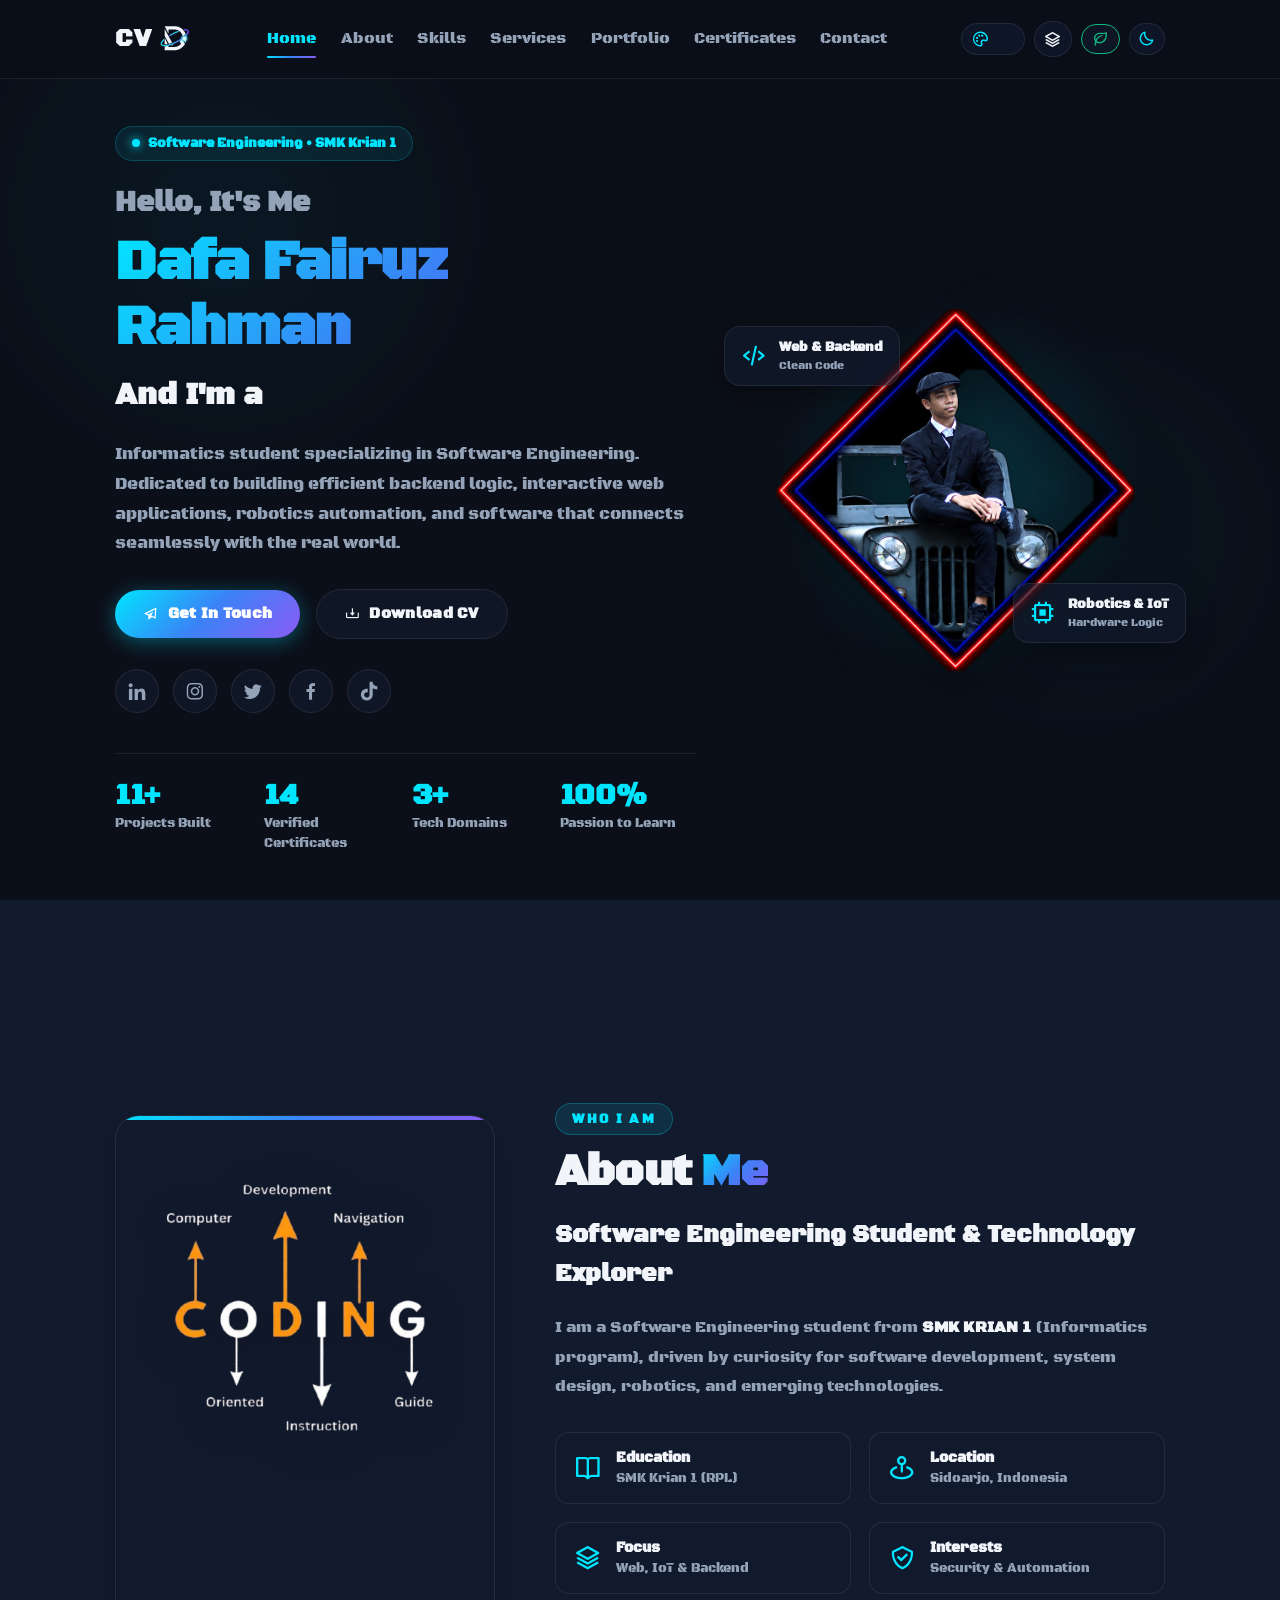
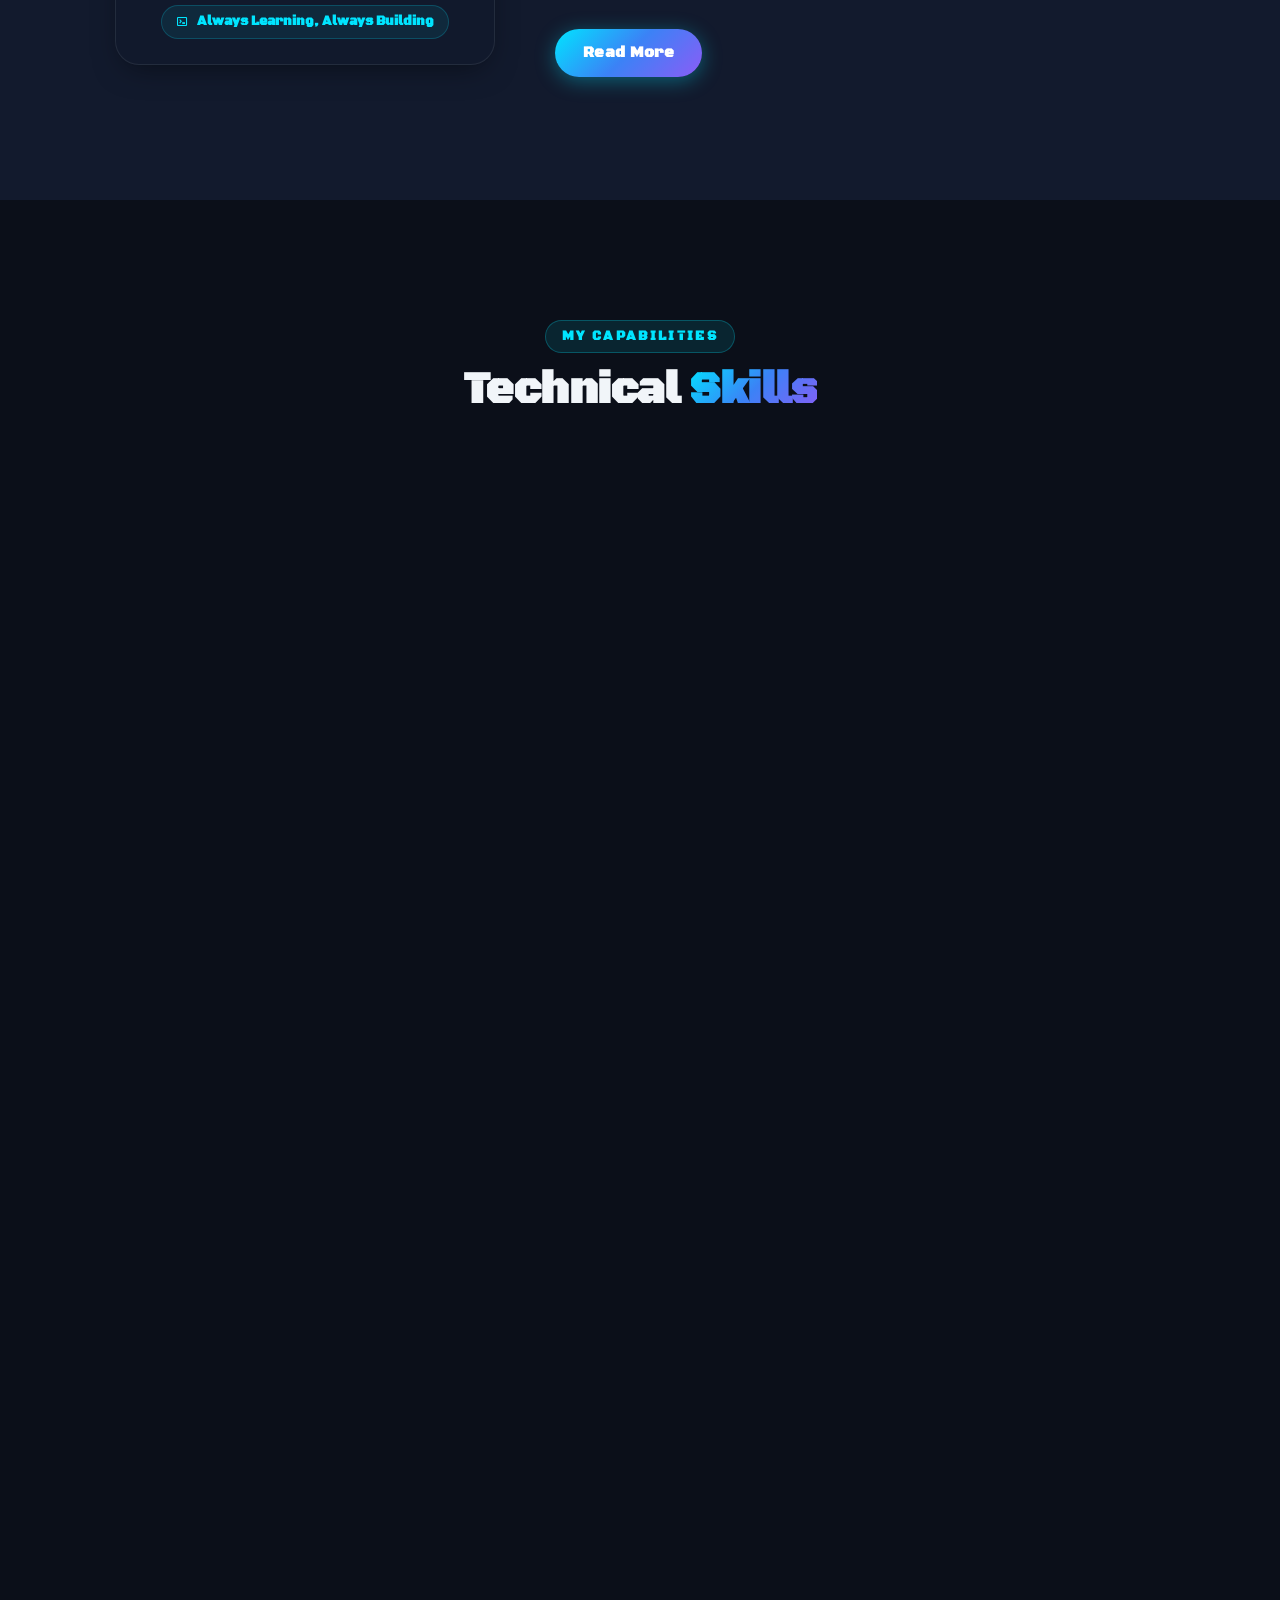
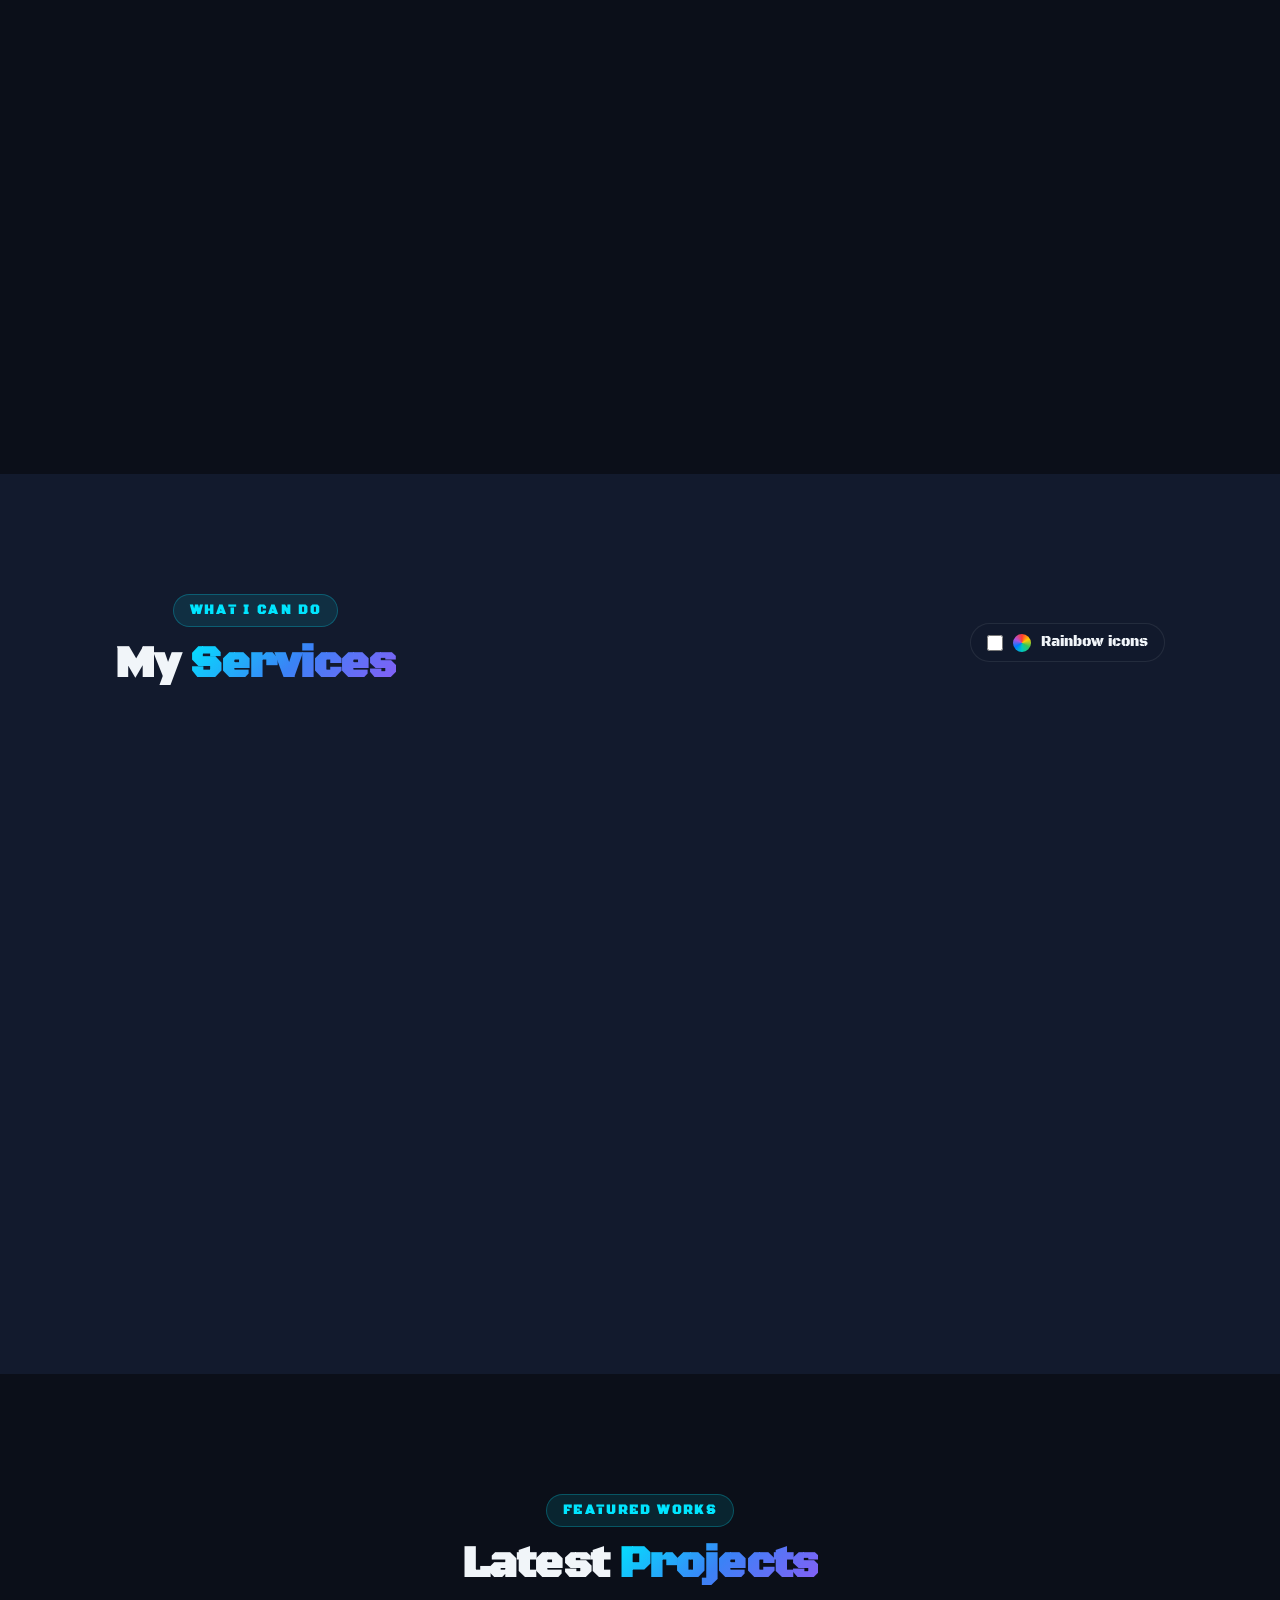
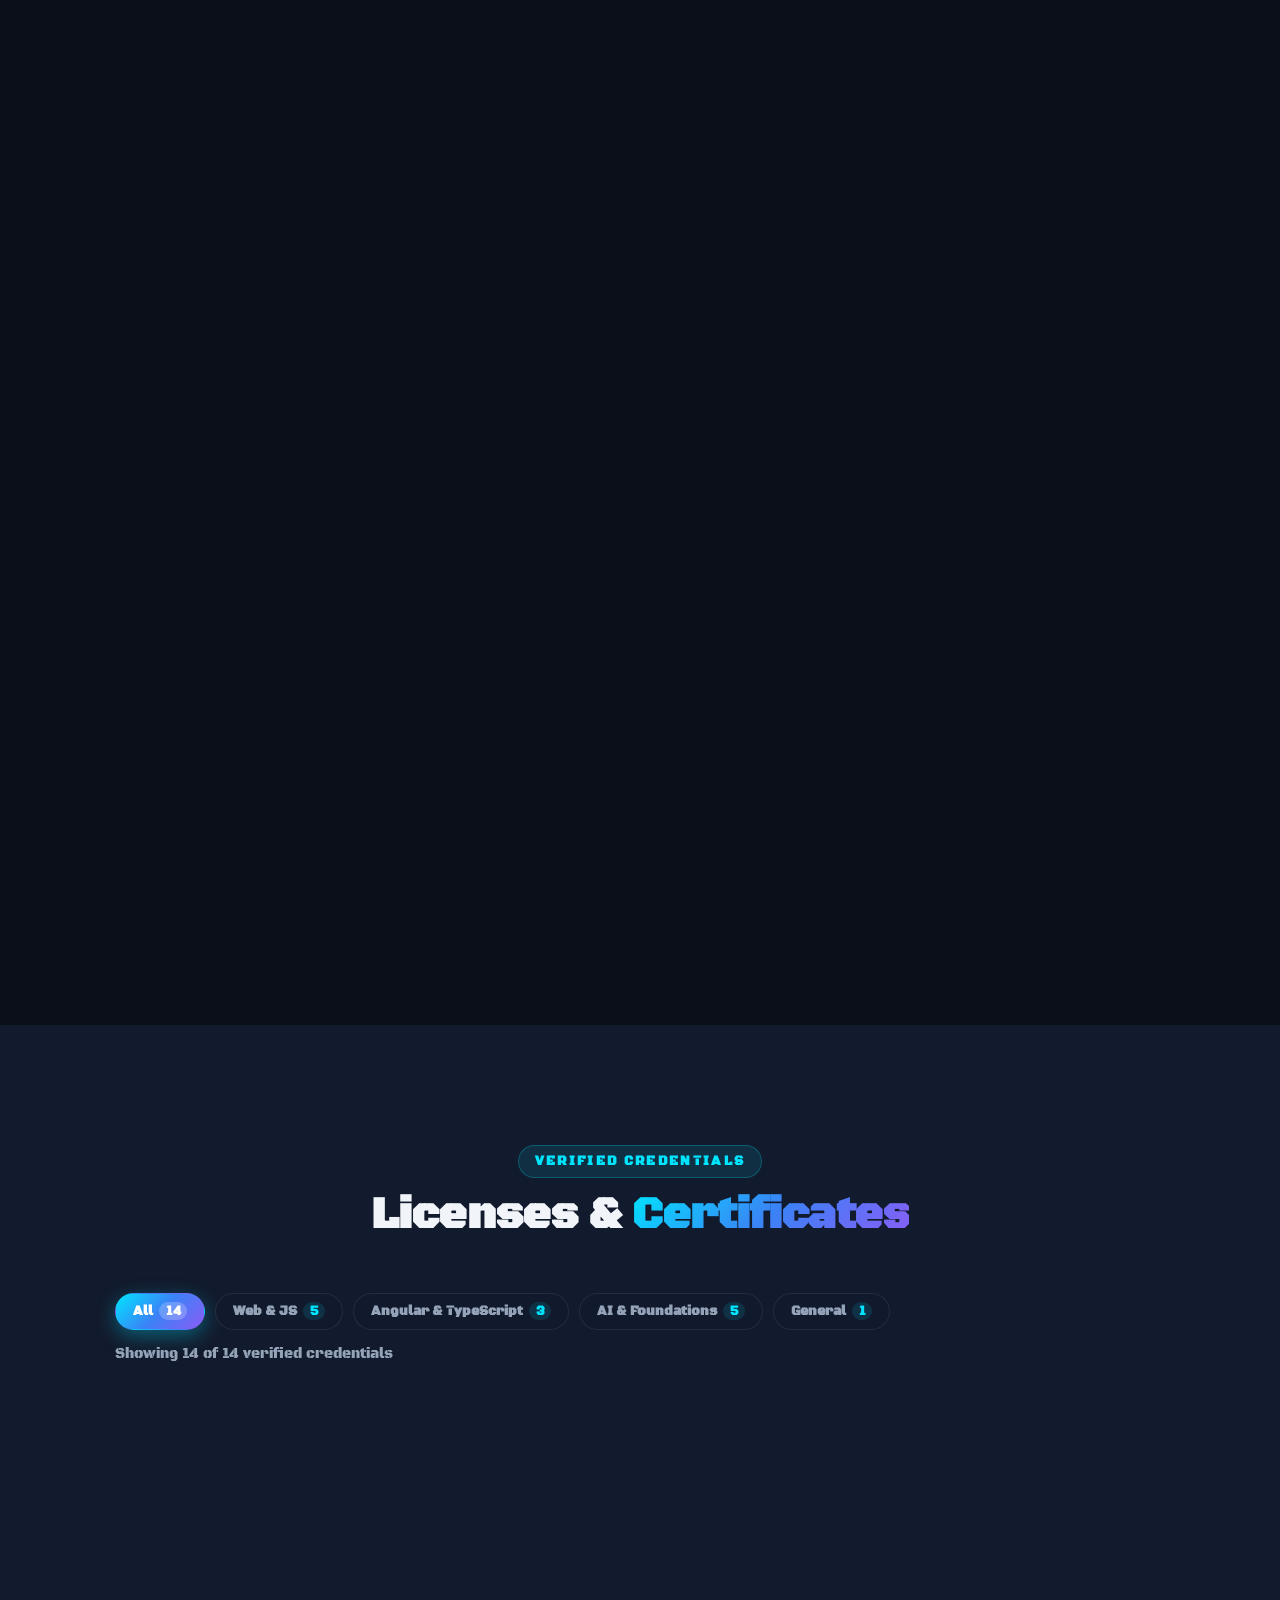
==== commit 2f5e916c: "feat: add interactive cosmic portfolio website showcase as project 11" ====
--- a/index.html
+++ b/index.html
@@ -94,7 +94,7 @@
     <div class="bg-glow bg-glow-1" aria-hidden="true"></div>
     <div class="bg-glow bg-glow-2" aria-hidden="true"></div>
 
-    <!-- Header -->
+
     <header class="header">
         <a href="#home" class="logo" aria-label="CV D - Dafa Fairuz Rahman Portfolio">
             <span class="logo-text">CV</span>
@@ -244,7 +244,7 @@
     </header>
 
     <main id="main-content">
-    <!-- Hero -->
+
     <section class="home" id="home">
         <div class="home-content">
             <div class="hero-badge interactive-badge" id="hero-meteor-btn" role="button" tabindex="0" title="Software Engineering • SMK Krian 1" aria-label="Software Engineering student at SMK Krian 1">
@@ -277,7 +277,7 @@
             </div>
             <div class="hero-stats">
                 <div class="stat-card">
-                    <span class="stat-number">10+</span>
+                    <span class="stat-number">11+</span>
                     <span class="stat-label">Projects Built</span>
                 </div>
                 <div class="stat-card">
@@ -316,7 +316,7 @@
         </div>
     </section>
 
-    <!-- About -->
+
     <section class="about" id="about">
         <div class="about-img-wrapper">
             <div class="about-img-card">
@@ -373,7 +373,7 @@
         </div>
     </section>
 
-    <!-- Skills -->
+
     <section class="skills" id="skills">
         <span class="section-tag center">MY CAPABILITIES</span>
         <h2 class="heading">Technical <span>Skills</span></h2>
@@ -440,7 +440,7 @@
         </div>
     </section>
 
-    <!-- Services -->
+
     <section class="services" id="services">
         <div class="services-heading-row">
             <div>
@@ -481,7 +481,7 @@
         </div>
     </section>
 
-    <!-- Projects -->
+
     <section class="portfolio" id="portfolio">
         <span class="section-tag center">FEATURED WORKS</span>
         <h2 class="heading">Latest <span>Projects</span></h2>
@@ -749,6 +749,33 @@
                     <p>Interactive web music player and 6-axis radial audio spectrum visualizer built with JavaScript, Node.js, HTML, CSS, JSON track metadata, OpenType typography rendering, and custom GLSL (.frag) fragment shaders.</p>
                     <div class="portfolio-actions">
                         <button type="button" class="btn-portfolio-view" data-project-open="9" aria-label="Preview Neon Radial Audio Visualizer & Player">
+                            <i class='bx bx-zoom-in'></i>
+                            <span>Preview Project</span>
+                        </button>
+                    </div>
+                </div>
+            </div>
+            <div class="portfolio-card" data-project-index="10" data-normal-img="images/images15_web.jpg" data-eco-img="images/images15_web.jpg" data-preview-hd="images/images15_HD.jpg" data-preview-eco="images/images15_web.jpg" data-hd-svg="svg/project11_hd.svg?v=1" role="button" tabindex="0" aria-haspopup="dialog" aria-label="View project details: Interactive Cosmic Portfolio Website">
+                <div class="portfolio-image-wrap">
+                    <img src="images/images15_web.jpg" alt="Interactive Cosmic Portfolio Website with Multi-Theme UI and Hero Showcase" loading="lazy" decoding="async">
+                    <span class="portfolio-category-badge">Web Development</span>
+                    <div class="portfolio-zoom-hint" aria-hidden="true" data-project-open="10">
+                        <i class='bx bx-zoom-in'></i>
+                        <span>Preview</span>
+                    </div>
+                </div>
+                <div class="portfolio-body">
+                    <div class="project-tags">
+                        <span>HTML5</span>
+                        <span>CSS3</span>
+                        <span>JavaScript</span>
+                        <span>Canvas API</span>
+                        <span>Responsive UI</span>
+                    </div>
+                    <h3>Interactive Cosmic Portfolio Website</h3>
+                    <p>Personal portfolio website featuring Light/Dark modes, 4 color palettes, Canvas meteor and star-chart effects, interactive HD and SVG lightbox previews, verified credentials, and Eco performance scaling.</p>
+                    <div class="portfolio-actions">
+                        <button type="button" class="btn-portfolio-view" data-project-open="10" aria-label="Preview Interactive Cosmic Portfolio Website">
                             <i class='bx bx-zoom-in'></i>
                             <span>Preview Project</span>
                         </button>
@@ -1275,7 +1302,7 @@
         </div>
     </section>
 
-    <!-- Contact -->
+
     <section class="contact" id="contact">
         <span class="section-tag center">GET IN TOUCH</span>
         <h2 class="heading">Contact <span>Me!</span></h2>
@@ -1375,7 +1402,7 @@
     </section>
     </main>
 
-    <!-- Footer -->
+
     <footer class="footer">
         <div class="footer-content">
             <a href="#home" class="footer-logo" aria-label="Back to top">
@@ -1415,13 +1442,13 @@
         </div>
     </aside>
 
-    <!-- Lightbox Modal -->
+
     <div class="portfolio-lightbox" id="portfolio-lightbox" role="dialog" aria-modal="true" aria-hidden="true" aria-labelledby="lightbox-title">
         <div class="lightbox-backdrop" id="lightbox-backdrop" aria-hidden="true"></div>
         <div class="lightbox-shell">
             <div class="lightbox-header">
                 <div class="lightbox-badge-group">
-                    <span class="lightbox-counter" id="lightbox-counter">Project 1 of 10</span>
+                    <span class="lightbox-counter" id="lightbox-counter">Project 1 of 11</span>
                     <span class="lightbox-category" id="lightbox-category">Category</span>
                 </div>
                 <button type="button" class="lightbox-close-btn" id="lightbox-close-btn" aria-label="Close preview modal">
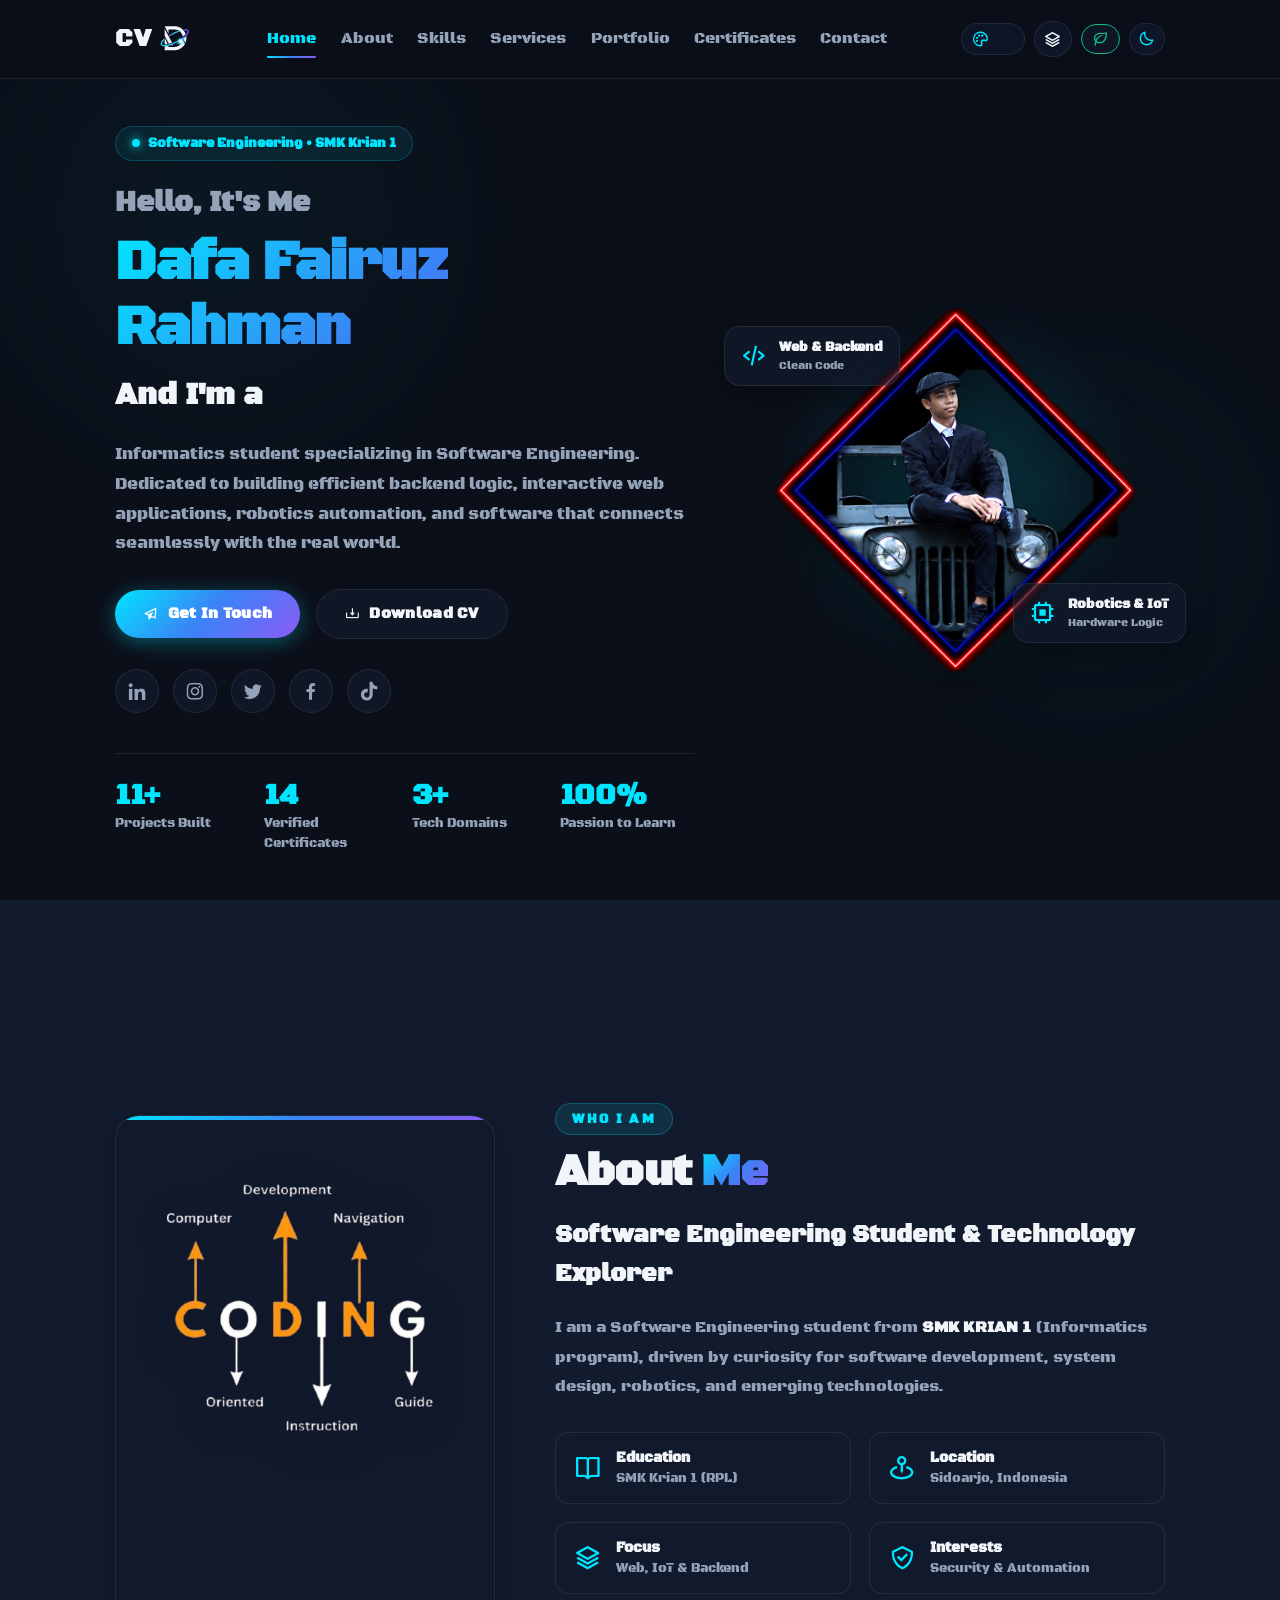
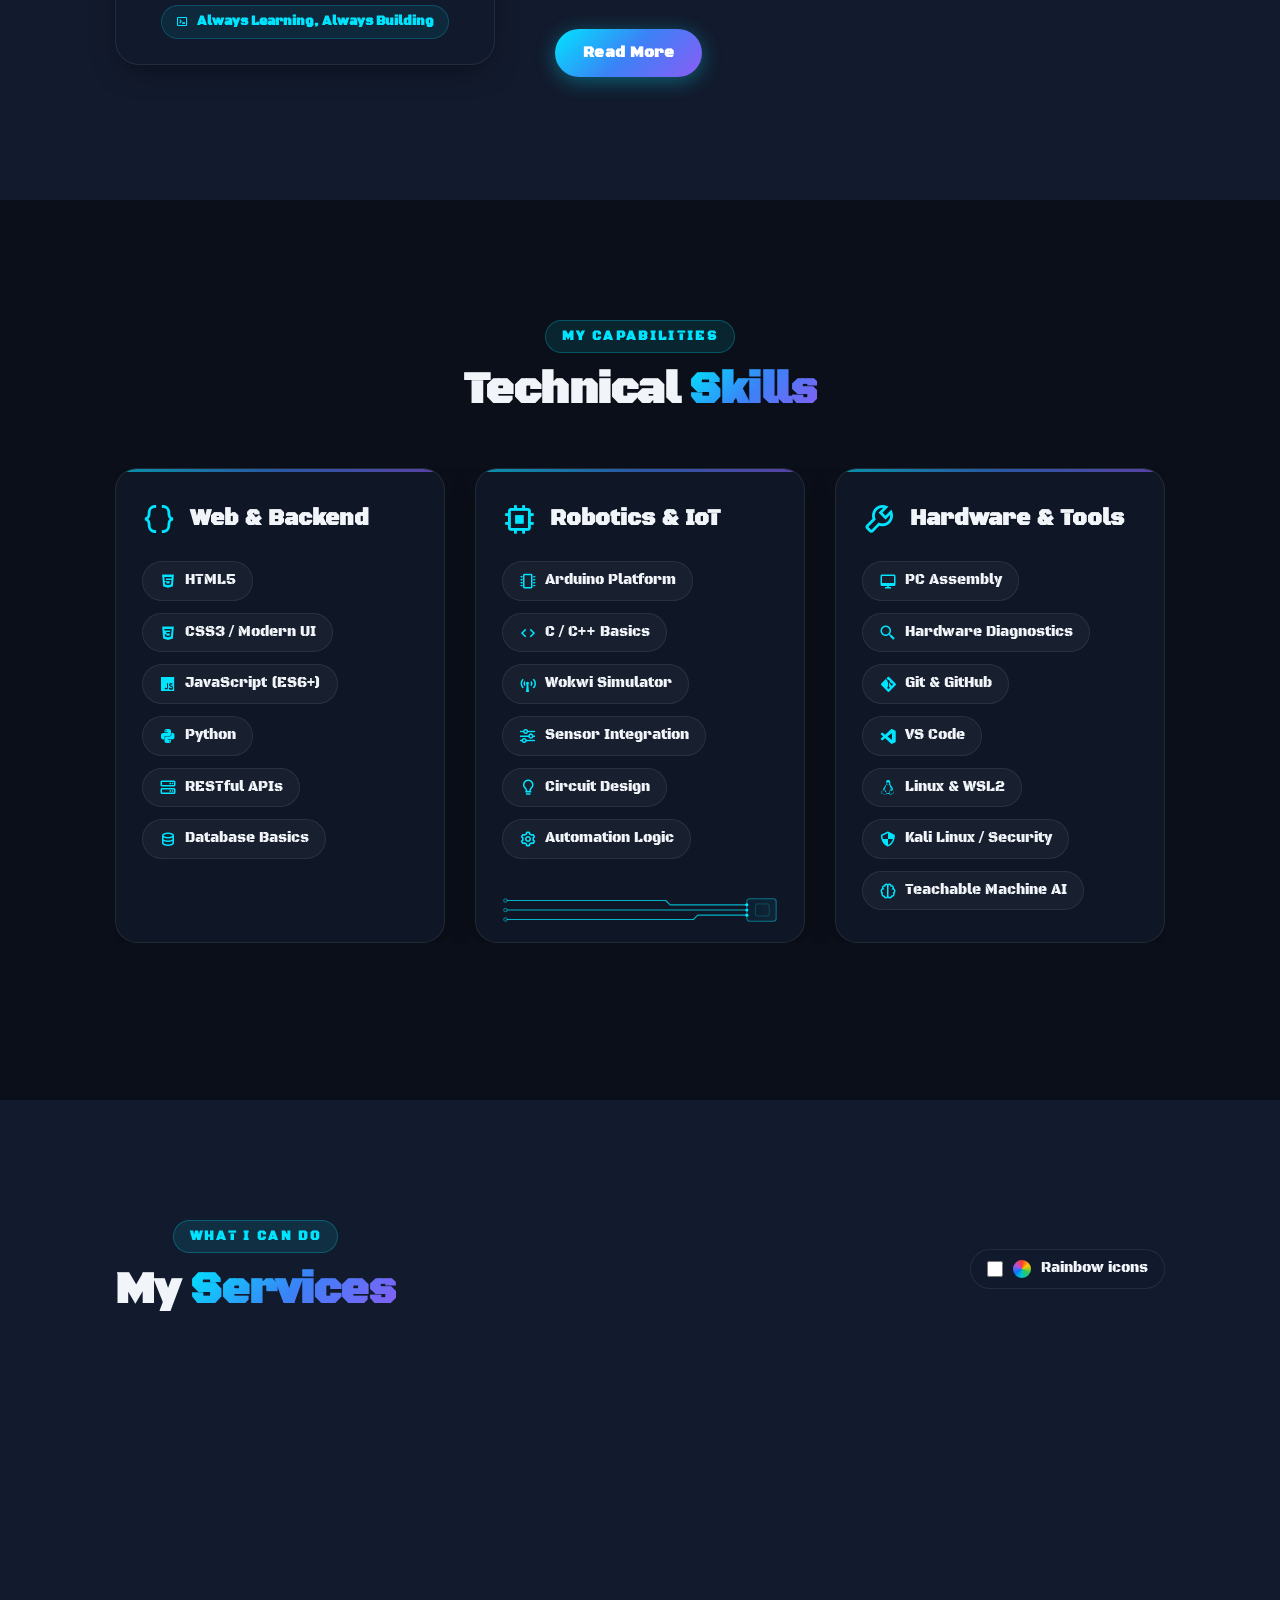
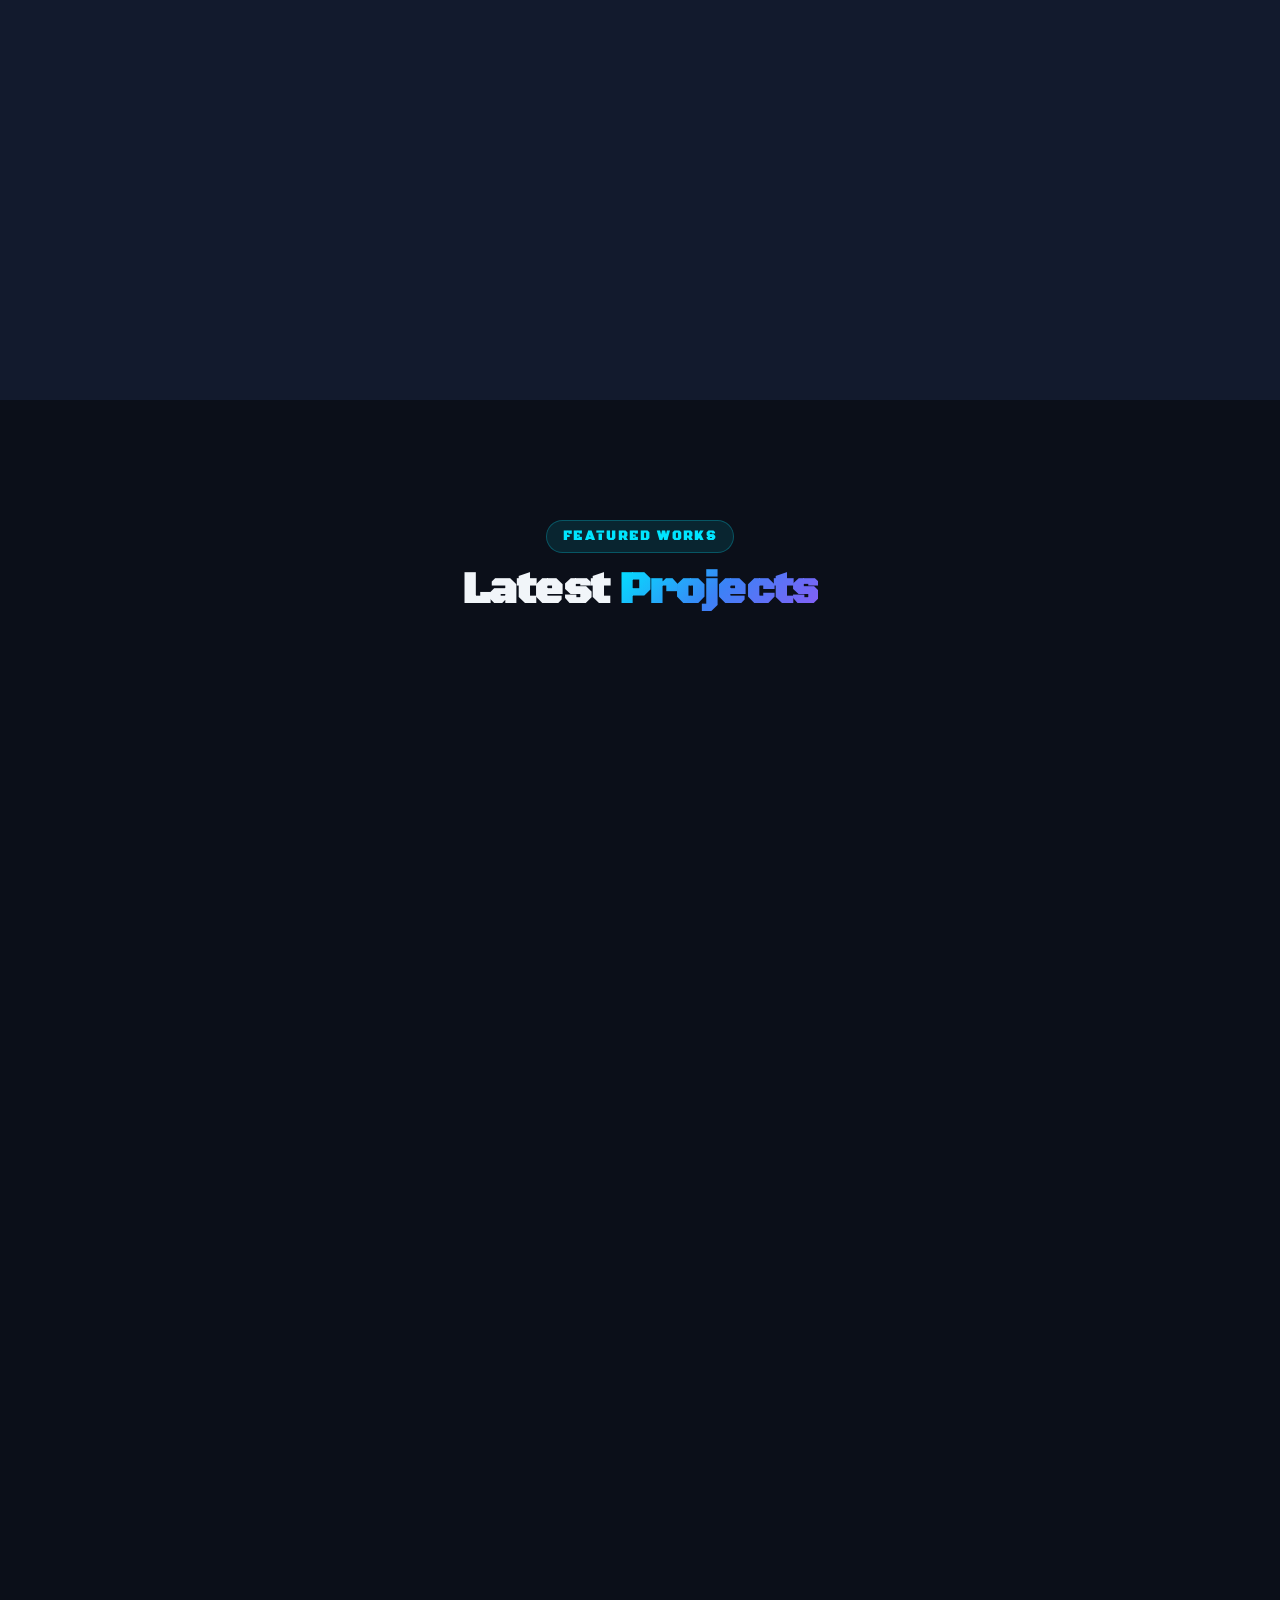
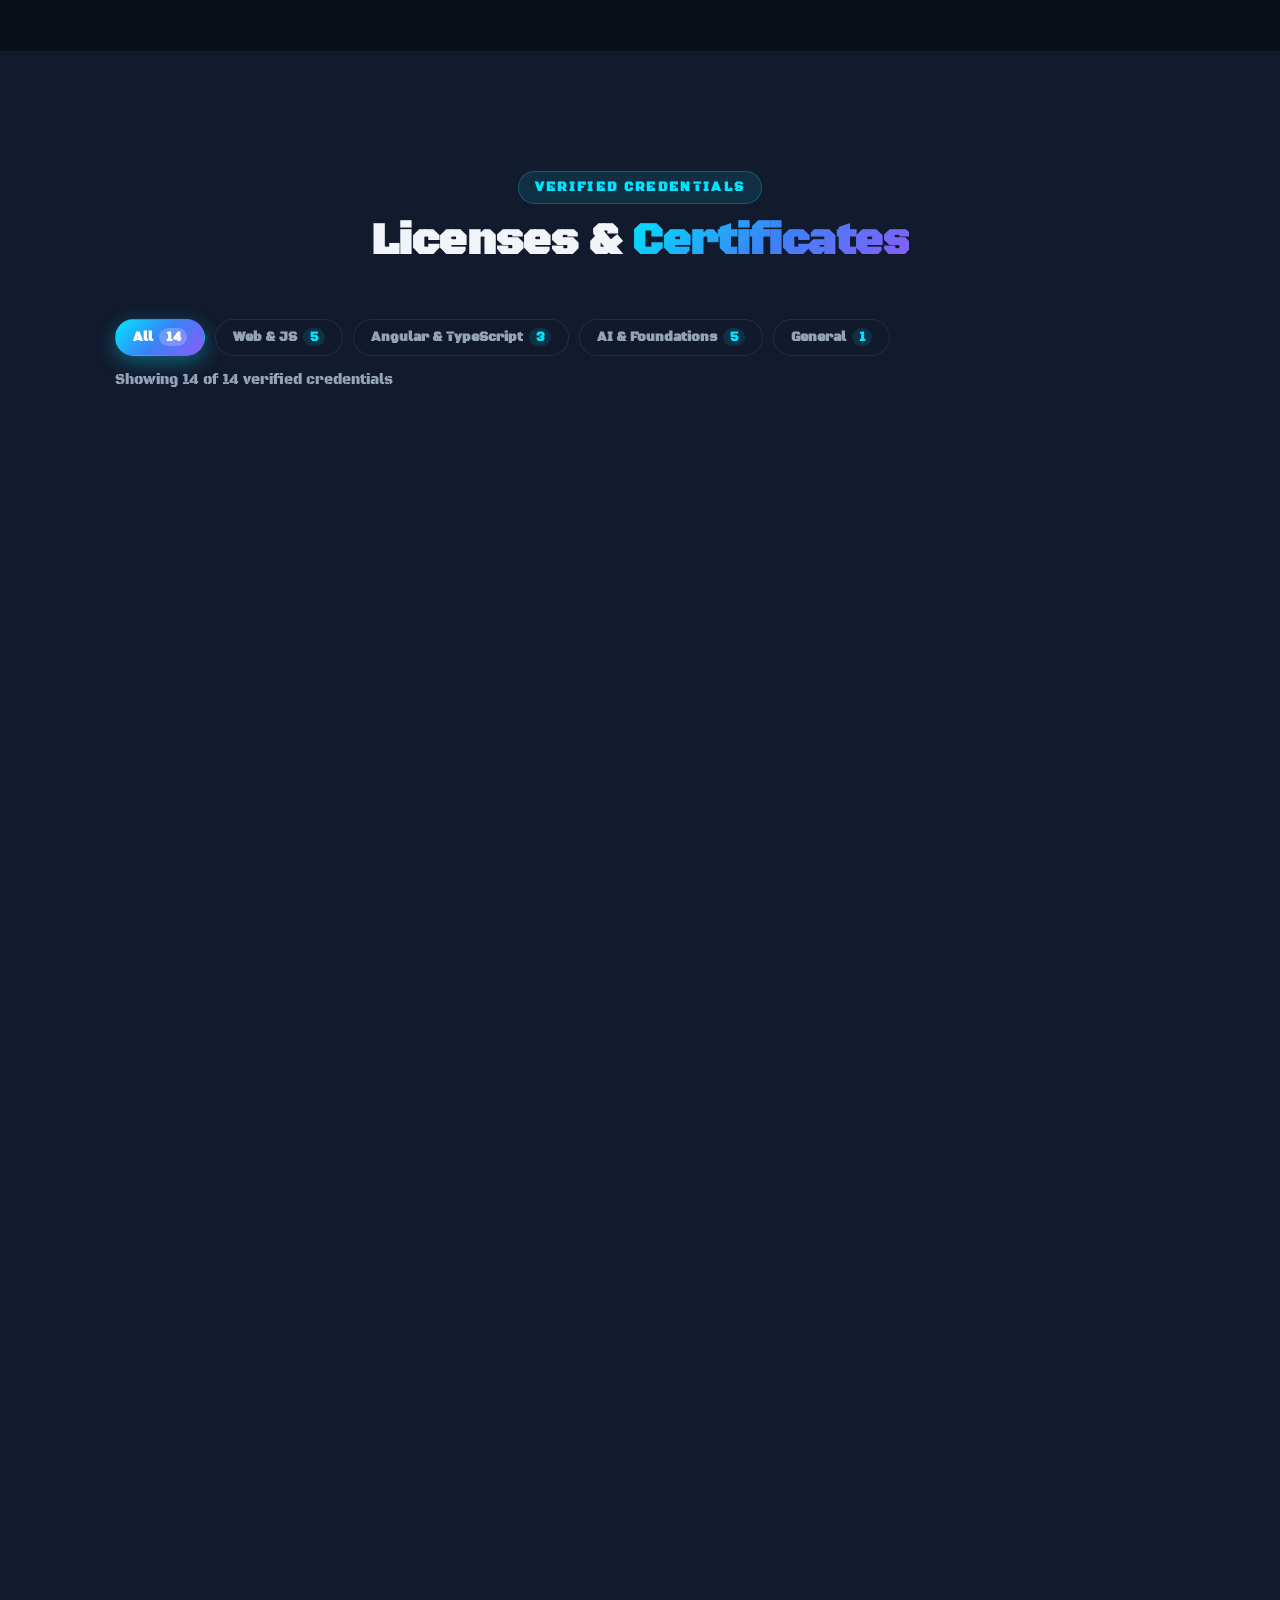
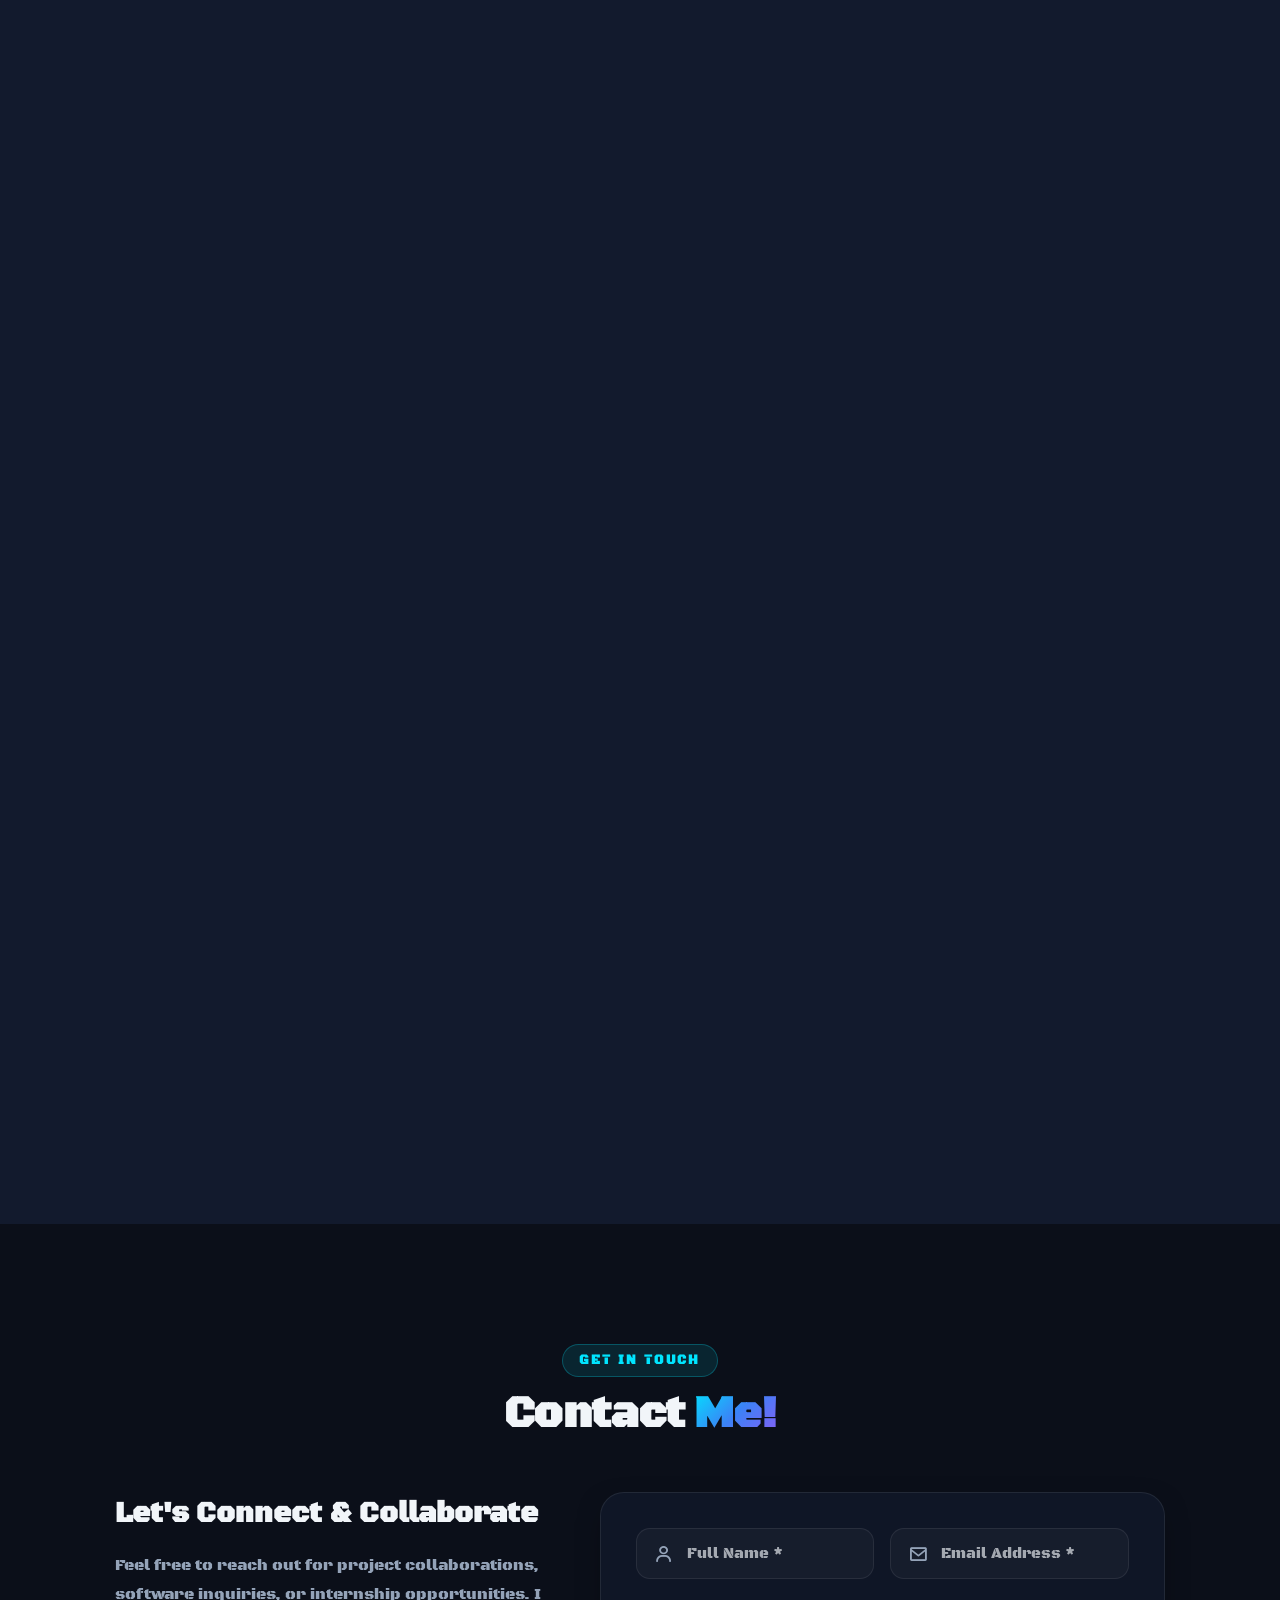
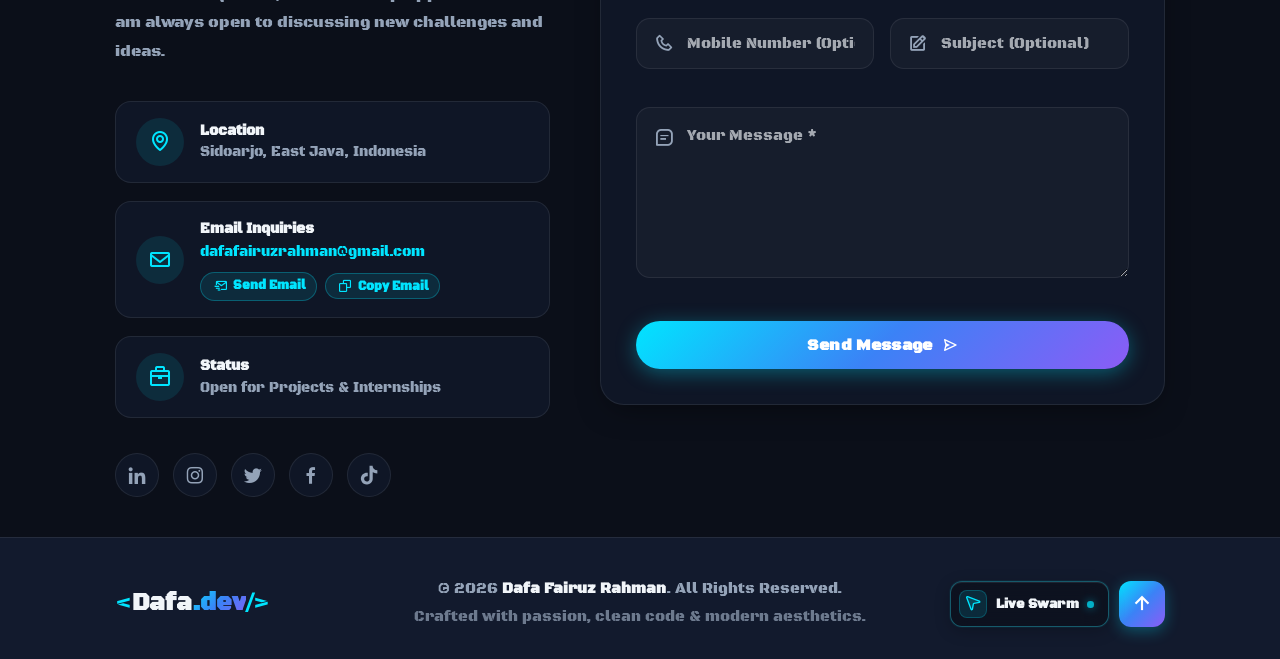
==== commit abcdb02d: "feat(footer): replace swarm button cursor SVG and polish footer UI" ====
--- a/index.html
+++ b/index.html
@@ -1413,16 +1413,19 @@
                 <p class="footer-sub">Crafted with passion, clean code & modern aesthetics.</p>
             </div>
             <div class="footer-actions">
+                <button type="button" class="footer-swarm-btn" id="footer-swarm-btn" aria-label="Reconstruct website with interactive multiplayer cursors" title="Rebuild website live with multiplayer cursors (Shortcut: Alt+S)" aria-pressed="false">
+                    <span class="swarm-btn-icon" aria-hidden="true">
+                        <svg class="swarm-main-pointer" viewBox="0 0 24 24" width="18" height="18" fill="none" aria-hidden="true" focusable="false">
+                            <path class="swarm-cursor-fill" d="M3.37267 3.37267L9.8004 20.5133L11.164 12.786C11.3101 11.9582 11.9582 11.3101 12.786 11.164L20.5133 9.8004L3.37267 3.37267Z" fill="currentColor"/>
+                            <path class="swarm-cursor-stroke" fill-rule="evenodd" clip-rule="evenodd" d="M1.50001 4.07491C0.897091 2.46714 2.46715 0.897094 4.07491 1.50001L21.2155 7.92774C23.1217 8.64256 22.8657 11.4162 20.8609 11.77L13.1336 13.1336L11.77 20.8609C11.4162 22.8657 8.64255 23.1217 7.92774 21.2155L1.50001 4.07491ZM3.37267 3.37267L9.8004 20.5133L11.164 12.786C11.3101 11.9582 11.9582 11.3101 12.786 11.164L20.5133 9.8004L3.37267 3.37267Z" fill="currentColor"/>
+                        </svg>
+                    </span>
+                    <span class="swarm-btn-label">Live Swarm</span>
+                    <span class="swarm-btn-status" aria-hidden="true"></span>
+                </button>
                 <div class="footer-iconTop">
                     <a href="#home" aria-label="Back to top"><i class='bx bx-up-arrow-alt'></i></a>
                 </div>
-                <button type="button" class="footer-swarm-btn" id="footer-swarm-btn" aria-label="Reconstruct website with interactive multiplayer cursors" title="Rebuild website live with multiplayer cursors (Shortcut: Alt+S)" aria-pressed="false">
-                    <span class="swarm-btn-glow" aria-hidden="true"></span>
-                    <svg class="swarm-main-pointer" viewBox="0 0 24 24" width="22" height="22" fill="currentColor" aria-hidden="true">
-                        <path d="M4 2l15 11.5-6.5 1.5 4.5 7.5-3 1.8-4.5-7.5L4 21V2z"/>
-                    </svg>
-                    <span class="swarm-box-smile" aria-hidden="true">:)</span>
-                </button>
             </div>
         </div>
     </footer>
--- a/style.css
+++ b/style.css
@@ -1,6 +1,6 @@
 @import url('https://fonts.googleapis.com/css2?family=Black+Ops+One&display=swap');
 
-/* Theme Variables */
+
 :root {
     --bg-color: #0b0f19;
     --second-bg-color: #121a2d;
@@ -90,7 +90,7 @@
     --glass-nav: rgba(255, 255, 255, 0.96);
 }
 
-/* Light Mode Overrides */
+
 :root[data-scheme="light"] body {
     background-color: var(--bg-color) !important;
 }
@@ -115,7 +115,7 @@
     opacity: 0 !important;
 }
 
-/* Light Mode Constellation Canvas */
+
 #constellation-canvas {
     position: fixed;
     inset: 0;
@@ -142,7 +142,7 @@
     --card-border: color-mix(in srgb, var(--text-color) 13%, transparent);
 }
 
-/* Background Effect Surface */
+
 :root[data-background-effect] {
     --bg-color: #050816;
     --second-bg-color: rgba(10, 16, 36, 0.82);
@@ -276,7 +276,7 @@
     forced-color-adjust: none;
 }
 
-/* Base & Reset */
+
 * {
     margin: 0;
     padding: 0;
@@ -329,7 +329,7 @@
     color: #ffffff;
 }
 
-/* Custom Scrollbar */
+
 ::-webkit-scrollbar {
     width: 10px;
 }
@@ -344,7 +344,7 @@
     background: var(--main-color);
 }
 
-/* Ambient Background Blobs */
+
 .bg-glow {
     position: fixed;
     border-radius: 50%;
@@ -385,7 +385,7 @@
     z-index: 1;
 }
 
-/* Typography & Section Headings */
+
 .section-tag {
     display: inline-block;
     font-size: 1.3rem;
@@ -422,7 +422,7 @@
     background-clip: text;
 }
 
-/* Buttons */
+
 .btn {
     display: inline-flex;
     align-items: center;
@@ -466,7 +466,7 @@
     box-shadow: 0 6px 20px rgba(var(--accent-rgb), 0.2);
 }
 
-/* Header & Navigation */
+
 .header {
     position: fixed;
     top: 0;
@@ -596,7 +596,7 @@
     font-style: normal;
 }
 
-/* Logo Orbital Ring */
+
 .orbital-d {
     position: relative;
     display: inline-block;
@@ -1097,7 +1097,7 @@
     outline-offset: .3rem;
 }
 
-/* Hero Section */
+
 .home {
     display: flex;
     justify-content: space-between;
@@ -1329,7 +1329,7 @@
     font-weight: 500;
 }
 
-/* Hero Image Wrapper with Floating Badges */
+
 .home-img-wrapper {
     flex: 0 0 42rem;
     position: relative;
@@ -1426,7 +1426,7 @@
     100% { transform: translateY(-1rem); }
 }
 
-/* About Section */
+
 .about {
     background: var(--second-bg-color);
     display: flex;
@@ -1573,7 +1573,7 @@
     color: var(--text-muted);
 }
 
-/* Skills Section */
+
 .skills {
     background: var(--bg-color);
 }
@@ -1667,7 +1667,7 @@
     transform: translateY(-2px);
 }
 
-/* PCB trace animation on Robotics card */
+
 .skill-category.has-pcb {
     padding-bottom: 5.4rem;
 }
@@ -1784,7 +1784,7 @@
     }
 }
 
-/* Services Section */
+
 .services {
     background: var(--second-bg-color);
 }
@@ -1943,7 +1943,7 @@
     to { transform: rotate(360deg); }
 }
 
-/* Portfolio Section */
+
 .portfolio {
     background: var(--bg-color);
 }
@@ -2054,7 +2054,7 @@
     flex: 1;
 }
 
-/* Portfolio Card Zoom Indicator Overlay */
+
 .portfolio-zoom-hint {
     position: absolute;
     inset: 0;
@@ -2170,7 +2170,7 @@
     outline-offset: 2px;
 }
 
-/* Project Lightbox Modal */
+
 body.lightbox-open {
     overflow: hidden !important;
     touch-action: none;
@@ -2228,7 +2228,7 @@
     opacity: 1 !important;
 }
 
-/* Header */
+
 .lightbox-header {
     display: flex;
     align-items: center;
@@ -2293,7 +2293,7 @@
     transform: rotate(90deg);
 }
 
-/* Stage & Image */
+
 .lightbox-stage {
     position: relative;
     display: flex;
@@ -2313,7 +2313,7 @@
     max-height: 74vh;
 }
 
-/* Lightbox Toolbar */
+
 .lightbox-zoom-toolbar {
     position: absolute;
     top: 1.4rem;
@@ -2403,7 +2403,7 @@
     flex-shrink: 0;
 }
 
-/* Format Switcher */
+
 .toolbar-mode-switch {
     display: inline-flex;
     align-items: center;
@@ -2575,7 +2575,7 @@
     box-shadow: 0 0 20px rgba(var(--accent-rgb), 0.5);
 }
 
-/* Info Panel */
+
 .lightbox-info {
     padding: 2.2rem 2.8rem 2.4rem;
     overflow-y: auto;
@@ -2741,7 +2741,7 @@
     display: none !important;
 }
 
-/* Light scheme styling */
+
 :root[data-scheme="light"] .lightbox-backdrop {
     background: rgba(240, 244, 248, 0.85);
 }
@@ -2811,9 +2811,7 @@
     color: #ffffff !important;
 }
 
-/* Pause background animations while lightbox is open */
-   Pauses all outside background web animations and GPU/CPU operations when preview is active
-   to eliminate any lag. */
+
 body.lightbox-open {
     overflow: hidden !important;
 }
@@ -2841,7 +2839,7 @@
     will-change: auto !important;
 }
 
-/* Responsive */
+
 @media (max-width: 768px) {
     .portfolio-lightbox {
         padding: 1rem;
@@ -2945,7 +2943,7 @@
     }
 }
 
-/* Certificates Section */
+
 .certificates {
     background: var(--second-bg-color);
 }
@@ -3285,7 +3283,7 @@
     transform: translateY(-1px);
 }
 
-/* Contact Section */
+
 .contact {
     background: var(--bg-color);
 }
@@ -3599,7 +3597,7 @@
     padding: 1.4rem;
 }
 
-/* Feedback Modal */
+
 .feedback-modal-backdrop {
     position: fixed;
     inset: 0;
@@ -3723,7 +3721,7 @@
     to { opacity: 0; transform: translate3d(var(--confetti-x), var(--confetti-y), 0) rotate(var(--confetti-rotation)) scale(0.65); }
 }
 
-/* Footer */
+
 .footer {
     background: var(--second-bg-color);
     padding: 4rem 9% 3rem;
@@ -3732,11 +3730,10 @@
 }
 
 .footer-content {
-    display: flex;
-    justify-content: space-between;
-    align-items: center;
-    flex-wrap: wrap;
-    gap: 1.5rem 2rem;
+    display: grid;
+    grid-template-columns: 1fr auto 1fr;
+    align-items: center;
+    gap: 1.5rem 2.4rem;
     max-width: 1400px;
     margin: 0 auto;
 }
@@ -3750,6 +3747,7 @@
     transition: color 0.3s ease, transform 0.3s ease;
     display: inline-flex;
     align-items: center;
+    justify-self: start;
     flex-shrink: 0;
     white-space: nowrap;
 }
@@ -3771,7 +3769,6 @@
 
 .footer-text {
     text-align: center;
-    flex: 1;
     min-width: 0;
 }
 
@@ -3790,11 +3787,12 @@
     margin-top: 0.4rem;
 }
 
-/* Footer Actions */
+
 .footer-actions {
     display: inline-flex;
     align-items: center;
-    gap: 1.2rem;
+    justify-self: end;
+    gap: 1rem;
 }
 
 .footer-swarm-btn {
@@ -3802,24 +3800,30 @@
     display: inline-flex;
     align-items: center;
     justify-content: center;
-    width: 4.6rem;
+    gap: 0.85rem;
     height: 4.6rem;
-    padding: 0;
-    background: rgba(18, 26, 45, 0.72);
-    color: var(--main-color);
+    padding: 0 1.4rem 0 0.85rem;
+    background: color-mix(in srgb, var(--bg-color) 65%, transparent);
+    color: var(--text-color);
     font-family: inherit;
-    border: 1px solid rgba(var(--accent-rgb), 0.35);
+    font-size: 1.32rem;
+    font-weight: 600;
+    letter-spacing: 0.015em;
+    line-height: 1;
+    white-space: nowrap;
+    border: 1px solid color-mix(in srgb, var(--main-color) 28%, var(--card-border));
     border-radius: 1.2rem;
     cursor: pointer;
     backdrop-filter: blur(14px);
     -webkit-backdrop-filter: blur(14px);
-    box-shadow: 0 4px 15px rgba(var(--accent-rgb), 0.25),
-                inset 0 1px 0 rgba(255, 255, 255, 0.1);
-    transition: transform 0.35s cubic-bezier(0.2, 0.8, 0.2, 1),
-                box-shadow 0.35s ease,
-                border-color 0.35s ease,
-                background 0.35s ease,
-                color 0.35s ease;
+    box-shadow: 0 4px 16px rgba(0, 0, 0, 0.22),
+                0 0 0 1px rgba(var(--accent-rgb), 0.06),
+                inset 0 1px 0 rgba(255, 255, 255, 0.08);
+    transition: transform 0.28s cubic-bezier(0.2, 0.8, 0.2, 1),
+                box-shadow 0.28s ease,
+                border-color 0.28s ease,
+                background 0.28s ease,
+                color 0.28s ease;
     text-decoration: none;
     user-select: none;
     -webkit-user-select: none;
@@ -3831,128 +3835,163 @@
     outline-offset: 3px;
 }
 
-.swarm-btn-glow {
-    position: absolute;
-    inset: -3px;
-    border-radius: inherit;
-    background: radial-gradient(circle at 50% 50%, rgba(var(--accent-rgb), 0.35), transparent 70%);
-    opacity: 0.55;
-    z-index: -1;
-    pointer-events: none;
-    animation: swarmGlowBreathe 3.5s ease-in-out infinite;
-    transition: opacity 0.3s ease;
+.swarm-btn-icon {
+    display: inline-flex;
+    align-items: center;
+    justify-content: center;
+    width: 2.8rem;
+    height: 2.8rem;
+    border-radius: 0.8rem;
+    background: rgba(var(--accent-rgb), 0.12);
+    border: 1px solid rgba(var(--accent-rgb), 0.22);
+    color: var(--main-color);
+    flex-shrink: 0;
+    transition: background 0.28s ease,
+                border-color 0.28s ease,
+                color 0.28s ease,
+                transform 0.28s cubic-bezier(0.2, 0.8, 0.2, 1);
 }
 
 .swarm-main-pointer {
     display: block;
-    width: 2.1rem;
-    height: 2.1rem;
-    filter: drop-shadow(0 0 6px rgba(var(--accent-rgb), 0.55));
-    transition: transform 0.35s cubic-bezier(0.2, 0.8, 0.2, 1);
-    margin-top: 2px;
-    margin-left: -2px;
-}
-
-.swarm-box-smile {
-    position: absolute;
-    top: 0.35rem;
-    right: 0.45rem;
-    font-family: ui-monospace, SFMono-Regular, Menlo, Monaco, Consolas, monospace;
-    font-size: 1.15rem;
-    font-weight: 800;
+    width: 1.65rem;
+    height: 1.65rem;
+    transition: transform 0.28s cubic-bezier(0.2, 0.8, 0.2, 1);
+}
+
+.swarm-cursor-fill {
+    opacity: 0.16;
+    transition: opacity 0.28s ease;
+}
+
+.swarm-btn-label {
+    color: inherit;
+    transition: color 0.28s ease;
+}
+
+.swarm-btn-status {
+    width: 0.65rem;
+    height: 0.65rem;
+    border-radius: 50%;
+    background: var(--main-color);
+    box-shadow: 0 0 8px rgba(var(--accent-rgb), 0.65);
+    flex-shrink: 0;
+    opacity: 0.75;
+    transition: background 0.28s ease,
+                box-shadow 0.28s ease,
+                opacity 0.28s ease,
+                transform 0.28s ease;
+}
+
+.footer-swarm-btn:hover {
+    transform: translateY(-2px);
+    border-color: rgba(var(--accent-rgb), 0.72);
+    background: color-mix(in srgb, var(--card-bg) 92%, rgba(var(--accent-rgb), 0.08));
     color: var(--main-color);
-    line-height: 1;
-    letter-spacing: -0.05em;
-    pointer-events: none;
-    text-shadow: 0 0 8px rgba(var(--accent-rgb), 0.6);
-    transition: transform 0.3s ease, color 0.3s ease;
-    transform: rotate(10deg);
-}
-
-/* Hover & Active States */
-.footer-swarm-btn:hover {
-    transform: translateY(-4px);
-    border-color: rgba(var(--accent-rgb), 0.85);
-    background: rgba(18, 26, 45, 0.92);
-    box-shadow: 0 8px 25px rgba(var(--accent-rgb), 0.5);
-}
-
-.footer-swarm-btn:hover .swarm-btn-glow {
+    box-shadow: 0 8px 22px rgba(var(--accent-rgb), 0.22),
+                0 2px 8px rgba(0, 0, 0, 0.25),
+                inset 0 1px 0 rgba(255, 255, 255, 0.12);
+}
+
+.footer-swarm-btn:hover .swarm-btn-icon {
+    background: rgba(var(--accent-rgb), 0.2);
+    border-color: rgba(var(--accent-rgb), 0.45);
+}
+
+.footer-swarm-btn:hover .swarm-main-pointer {
+    transform: translate(-1px, -1px) scale(1.06);
+}
+
+.footer-swarm-btn:hover .swarm-cursor-fill {
+    opacity: 0.28;
+}
+
+.footer-swarm-btn:hover .swarm-btn-status {
     opacity: 1;
-    transform: scale(1.08);
-}
-
-.footer-swarm-btn:hover .swarm-main-pointer {
-    transform: scale(1.15) rotate(-8deg);
-}
-
-.footer-swarm-btn:hover .swarm-box-smile {
-    transform: rotate(0deg) scale(1.22);
-    color: #34d399;
-    text-shadow: 0 0 10px #34d399;
+    transform: scale(1.15);
 }
 
 .footer-swarm-btn:active {
-    transform: translateY(-1px) scale(0.96);
-}
-
-/* Active / Running State */
+    transform: translateY(0) scale(0.98);
+}
+
 .footer-swarm-btn.is-active {
-    border-color: #f59e0b;
-    background: rgba(30, 20, 10, 0.9);
-    box-shadow: 0 0 25px rgba(245, 158, 11, 0.45);
-    color: #f59e0b;
-}
-
-.footer-swarm-btn.is-active .swarm-btn-glow {
-    background: radial-gradient(circle at 50% 50%, rgba(245, 158, 11, 0.5), transparent 70%);
-    opacity: 0.95;
-}
-
-.footer-swarm-btn.is-active .swarm-main-pointer {
-    filter: drop-shadow(0 0 6px rgba(245, 158, 11, 0.8));
-}
-
-.footer-swarm-btn.is-active .swarm-box-smile {
+    border-color: rgba(245, 158, 11, 0.85);
+    background: color-mix(in srgb, var(--bg-color) 75%, rgba(245, 158, 11, 0.14));
     color: #fbbf24;
-    text-shadow: 0 0 10px #fbbf24;
-}
-
-/* Light Mode Overrides */
+    box-shadow: 0 6px 20px rgba(245, 158, 11, 0.25),
+                inset 0 1px 0 rgba(255, 255, 255, 0.1);
+}
+
+.footer-swarm-btn.is-active .swarm-btn-icon {
+    background: rgba(245, 158, 11, 0.18);
+    border-color: rgba(245, 158, 11, 0.45);
+    color: #fbbf24;
+}
+
+.footer-swarm-btn.is-active .swarm-cursor-fill {
+    opacity: 0.3;
+}
+
+.footer-swarm-btn.is-active .swarm-btn-status {
+    background: #f59e0b;
+    box-shadow: 0 0 10px rgba(245, 158, 11, 0.85);
+    opacity: 1;
+    animation: swarmStatusPulse 1.6s ease-in-out infinite;
+}
+
 :root[data-scheme="light"] .footer-swarm-btn {
-    background: rgba(255, 255, 255, 0.9);
-    border-color: rgba(var(--accent-rgb), 0.45);
-    box-shadow: 0 4px 15px rgba(0, 0, 0, 0.08);
+    background: rgba(255, 255, 255, 0.92);
+    color: var(--text-color);
+    border-color: color-mix(in srgb, var(--main-color) 32%, rgba(15, 23, 42, 0.12));
+    box-shadow: 0 4px 14px rgba(15, 23, 42, 0.06),
+                inset 0 1px 0 rgba(255, 255, 255, 0.9);
 }
 
 :root[data-scheme="light"] .footer-swarm-btn:hover {
     background: #ffffff;
-    box-shadow: 0 8px 25px rgba(var(--accent-rgb), 0.28);
-}
-
-/* Swarm Animations */
-@keyframes swarmGlowBreathe {
+    color: var(--main-hover);
+    border-color: var(--main-color);
+    box-shadow: 0 8px 20px rgba(var(--accent-rgb), 0.18),
+                0 2px 6px rgba(15, 23, 42, 0.06);
+}
+
+:root[data-scheme="light"] .footer-swarm-btn.is-active {
+    background: #fffbeb;
+    color: #b45309;
+    border-color: #d97706;
+    box-shadow: 0 6px 18px rgba(217, 119, 6, 0.2);
+}
+
+:root[data-scheme="light"] .footer-swarm-btn.is-active .swarm-btn-icon {
+    background: rgba(245, 158, 11, 0.16);
+    border-color: rgba(217, 119, 6, 0.4);
+    color: #d97706;
+}
+
+@keyframes swarmStatusPulse {
     0%, 100% {
-        opacity: 0.45;
-        transform: scale(0.98);
+        transform: scale(1);
+        opacity: 1;
     }
     50% {
-        opacity: 0.85;
-        transform: scale(1.03);
-    }
-}
-
-/* Reduced Motion & Eco Mode */
+        transform: scale(1.3);
+        opacity: 0.65;
+    }
+}
+
 @media (prefers-reduced-motion: reduce) {
-    .swarm-btn-glow {
+    .swarm-btn-status {
         animation: none !important;
     }
-    .footer-swarm-btn {
+    .footer-swarm-btn,
+    .swarm-btn-icon,
+    .swarm-main-pointer {
         transition: none !important;
     }
 }
 
-[data-perf-mode="eco"] .swarm-btn-glow {
+[data-perf-mode="eco"] .swarm-btn-status {
     animation: none !important;
 }
 
@@ -3964,13 +4003,13 @@
     height: 4.6rem;
     background: var(--gradient-1);
     border-radius: 1.2rem;
-    transition: all 0.35s ease;
+    transition: all 0.28s ease;
     box-shadow: 0 4px 15px rgba(var(--accent-rgb), 0.3);
 }
 
 .footer-iconTop a:hover {
-    transform: translateY(-4px);
-    box-shadow: 0 8px 25px rgba(var(--accent-rgb), 0.5);
+    transform: translateY(-2px);
+    box-shadow: 0 8px 22px rgba(var(--accent-rgb), 0.45);
 }
 
 .footer-iconTop a i {
@@ -3978,8 +4017,8 @@
     color: #ffffff;
 }
 
-/* Responsive Breakpoints */
-/* Header compact mode for 1201px–1280px viewports (and snapped/split-screen windows) */
+
+
 @media (max-width: 1280px) {
     .header-actions {
         gap: 0.9rem;
@@ -4096,15 +4135,18 @@
         padding: 3rem 5%;
     }
     .footer-content {
-        flex-direction: column;
+        grid-template-columns: 1fr;
+        justify-items: center;
         text-align: center;
         gap: 1.5rem;
     }
     .footer-logo {
         justify-content: center;
+        justify-self: center;
     }
     .footer-actions {
         justify-content: center;
+        justify-self: center;
     }
     .home {
         flex-direction: column-reverse;
@@ -4269,17 +4311,20 @@
         width: 100%;
     }
     .footer-content {
-        flex-direction: column;
+        grid-template-columns: 1fr;
+        justify-items: center;
         gap: 1.5rem;
         text-align: center;
     }
     .footer-logo {
         justify-content: center;
+        justify-self: center;
     }
     .footer-actions {
         justify-content: center;
+        justify-self: center;
         width: 100%;
-        gap: 1.2rem;
+        gap: 1rem;
     }
 }
 
@@ -4331,7 +4376,7 @@
     }
 }
 
-/* Meteor Collision & Toast HUD */
+
 @keyframes meteorImpactShake {
     0% {
         transform: scale(1);
@@ -4358,7 +4403,7 @@
     position: relative;
 }
 
-/* Fire shimmer effect on impact */
+
 @keyframes fireHeatShimmer {
     0% {
         filter: brightness(1.2) drop-shadow(0 0 14px rgba(255, 95, 0, 0.6));
@@ -4388,7 +4433,7 @@
         0 0 28px rgba(255, 190, 0, 0.4) !important;
 }
 
-/* Light mode meteor impact & toast */
+
 :root[data-scheme="light"] .meteor-impacted {
     animation: meteorImpactShakeLight 0.48s cubic-bezier(0.2, 0.9, 0.3, 1) !important;
 }
@@ -4467,7 +4512,7 @@
     background: rgba(0, 0, 0, 0.05);
 }
 
-/* Cosmic Event HUD Toast */
+
 .meteor-event-toast {
     position: fixed;
     bottom: 2.8rem;
@@ -4618,7 +4663,7 @@
     }
 }
 
-/* Mobile canvas & video adjustments */
+
 @media (max-width: 768px) {
     #background-video {
         filter: none !important;
@@ -4670,7 +4715,7 @@
     }
 }
 
-/* Eco Mode & Rendering Optimizations */
+
 .portfolio-card,
 .certificate-card,
 .services-box,
@@ -4740,7 +4785,7 @@
 :root[data-perf-mode="eco"] .avatar-glow,
 :root[data-perf-mode="eco"] .floating-chip,
 :root[data-perf-mode="eco"] .badge-dot,
-:root[data-perf-mode="eco"] .swarm-btn-glow {
+:root[data-perf-mode="eco"] .swarm-btn-status {
     animation: none !important;
 }
 
@@ -4752,7 +4797,7 @@
     box-shadow: 0 10px 20px rgba(0, 0, 0, 0.35) !important;
 }
 
-/* Eco Mode: Block Meteor Trails Toggle in Background Menu */
+
 :root[data-perf-mode="eco"] #meteor-shower-toggle {
     opacity: 0.55 !important;
     cursor: not-allowed !important;
@@ -4791,7 +4836,7 @@
     line-height: 1.2;
 }
 
-/* Tactile shake animation for blocked action */
+
 @keyframes shakeBlocked {
     0%, 100% { transform: translateX(0); }
     20%, 60% { transform: translateX(-4px); }
@@ -4813,7 +4858,7 @@
     50% { opacity: 0.65; }
 }
 
-/* Performance Mode Toggle Button */
+
 .perf-toggle {
     display: inline-flex;
     align-items: center;
@@ -4856,7 +4901,7 @@
     transform: scale(1.1);
 }
 
-/* Reduced motion preference */
+
 @media (prefers-reduced-motion: reduce) {
     *,
     .bg-glow-1,
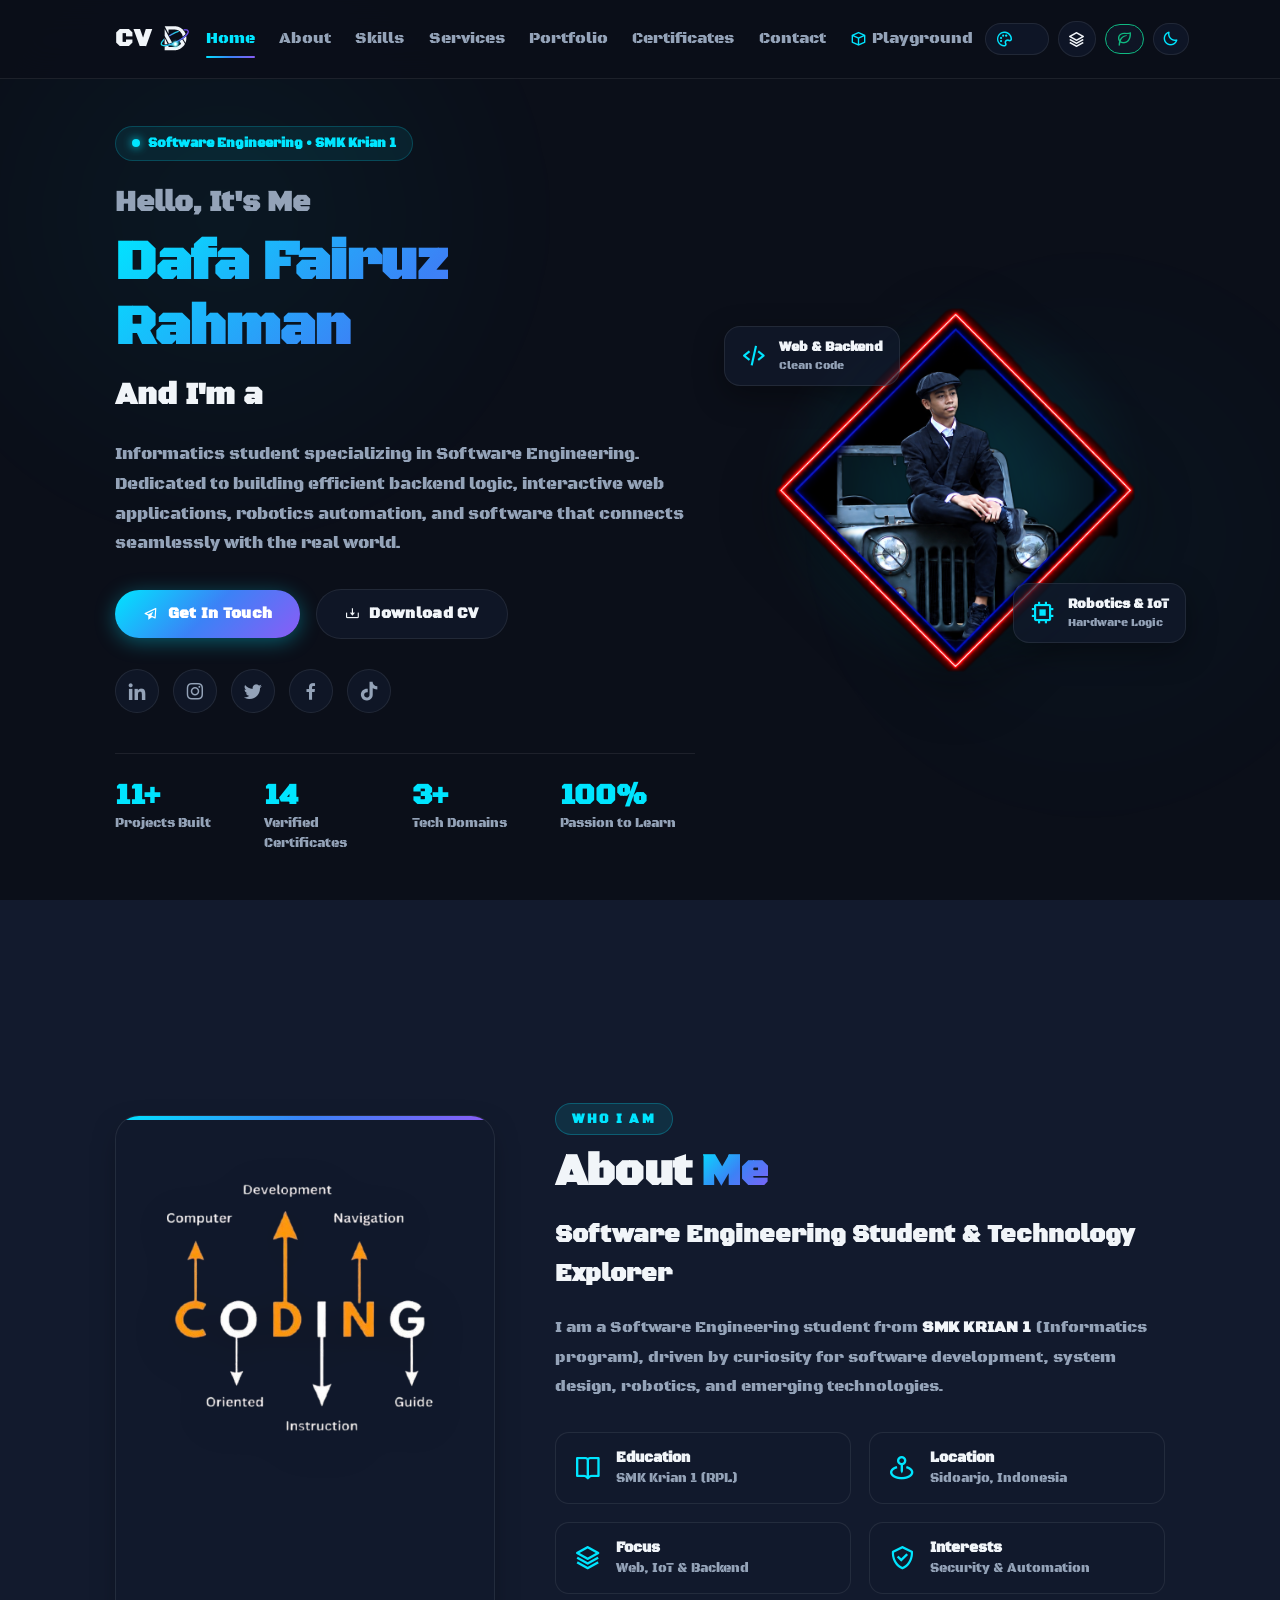
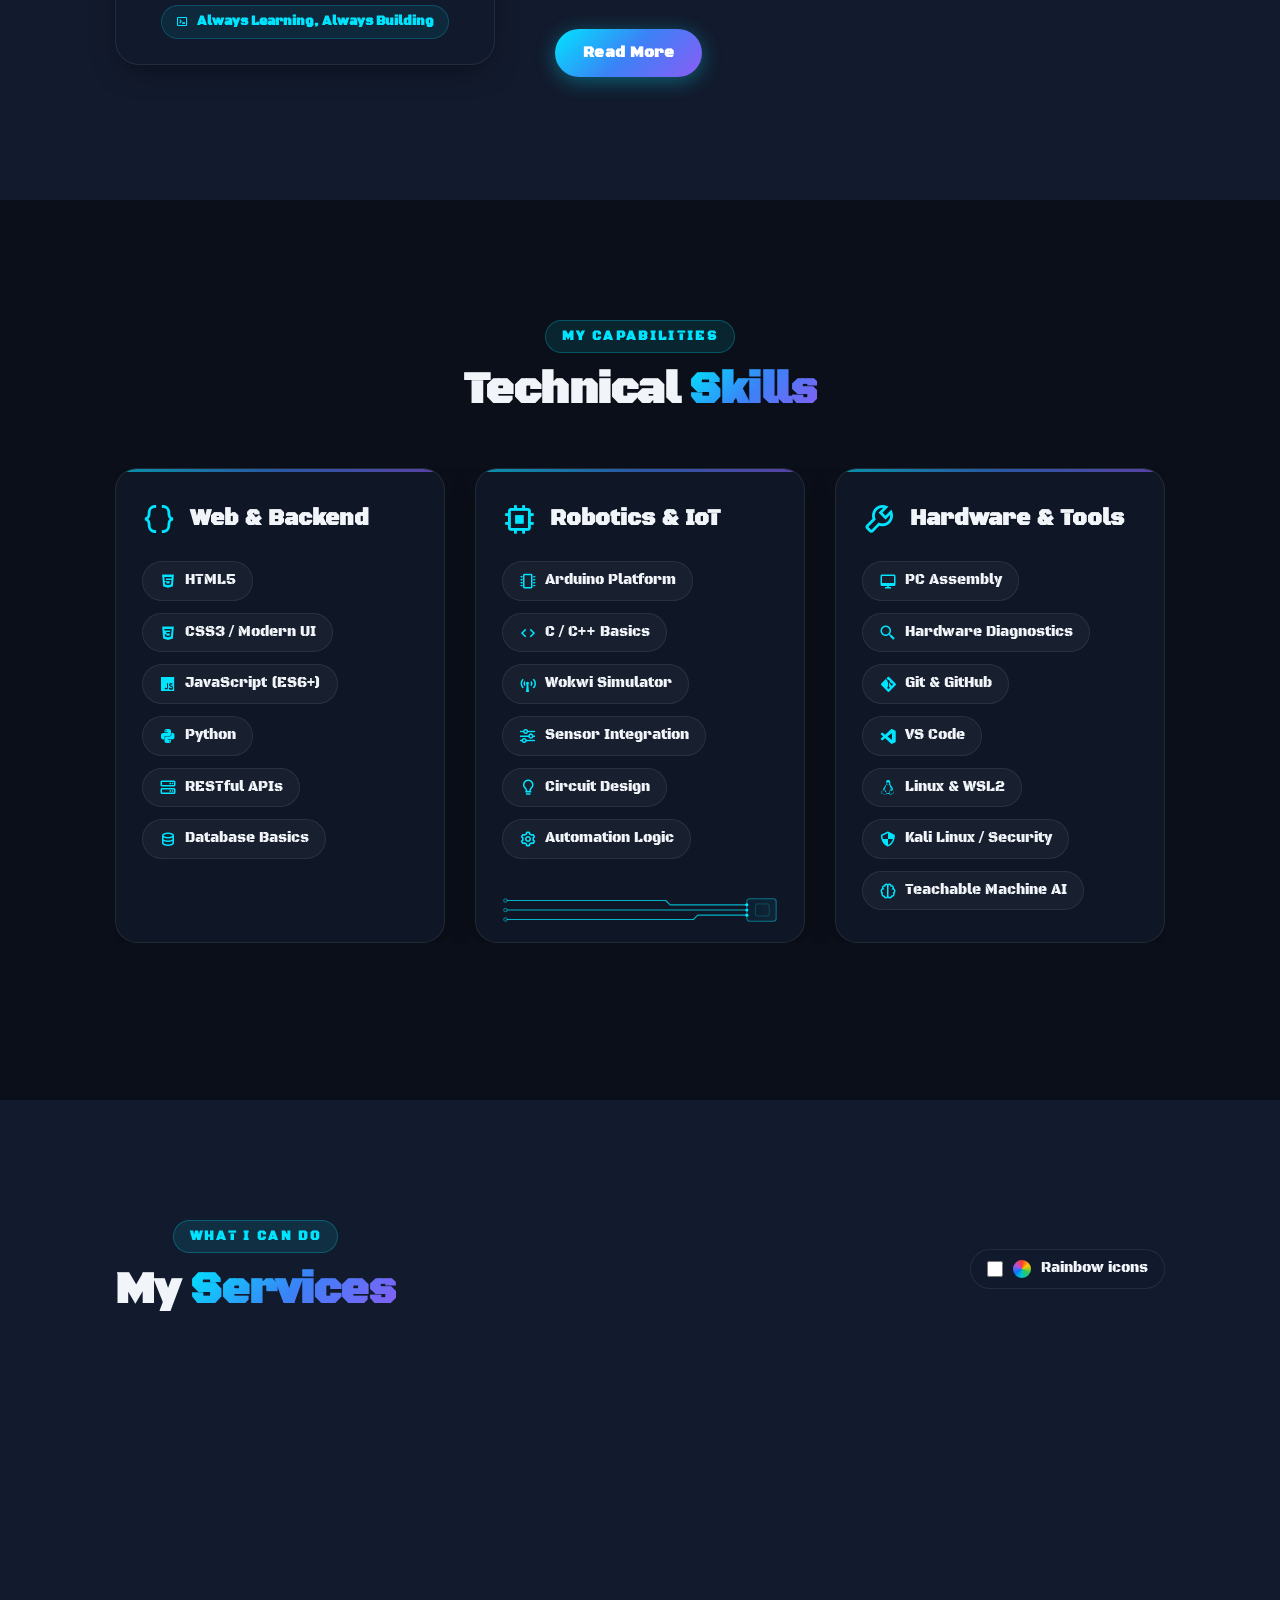
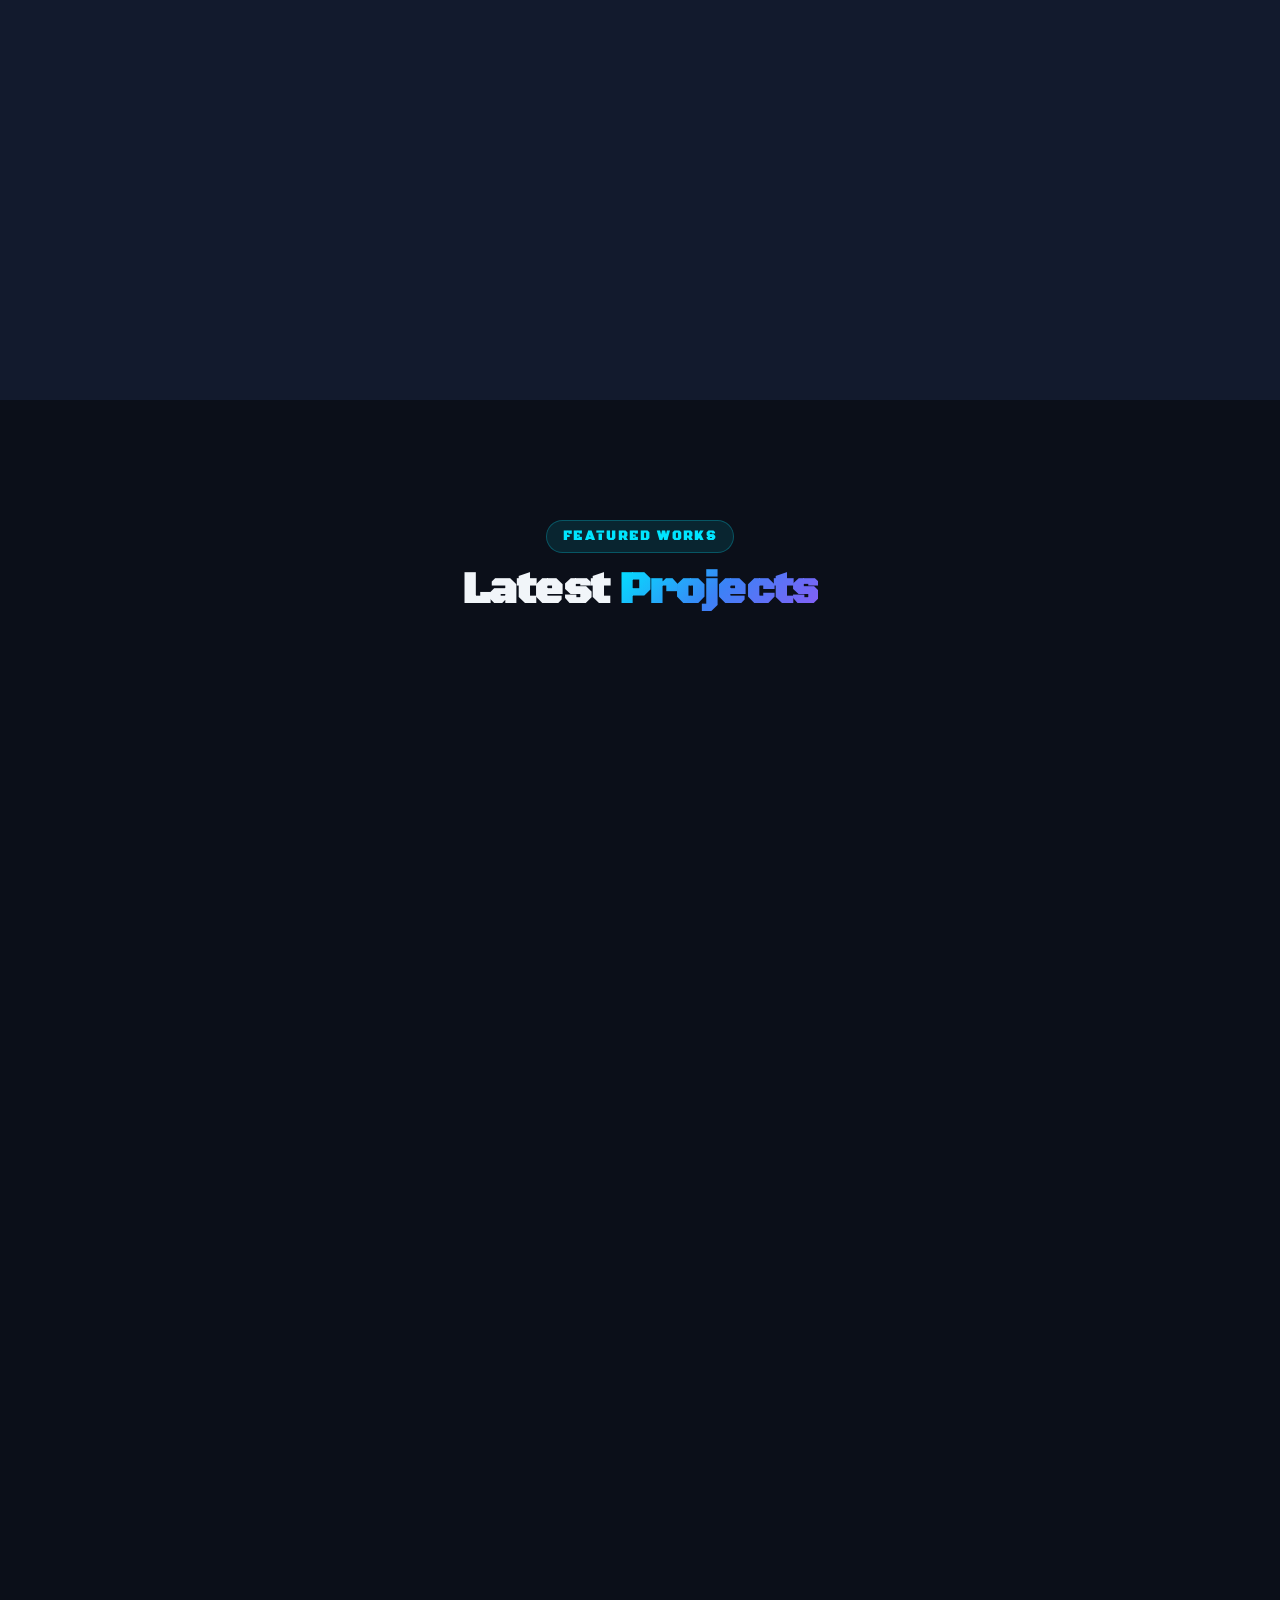
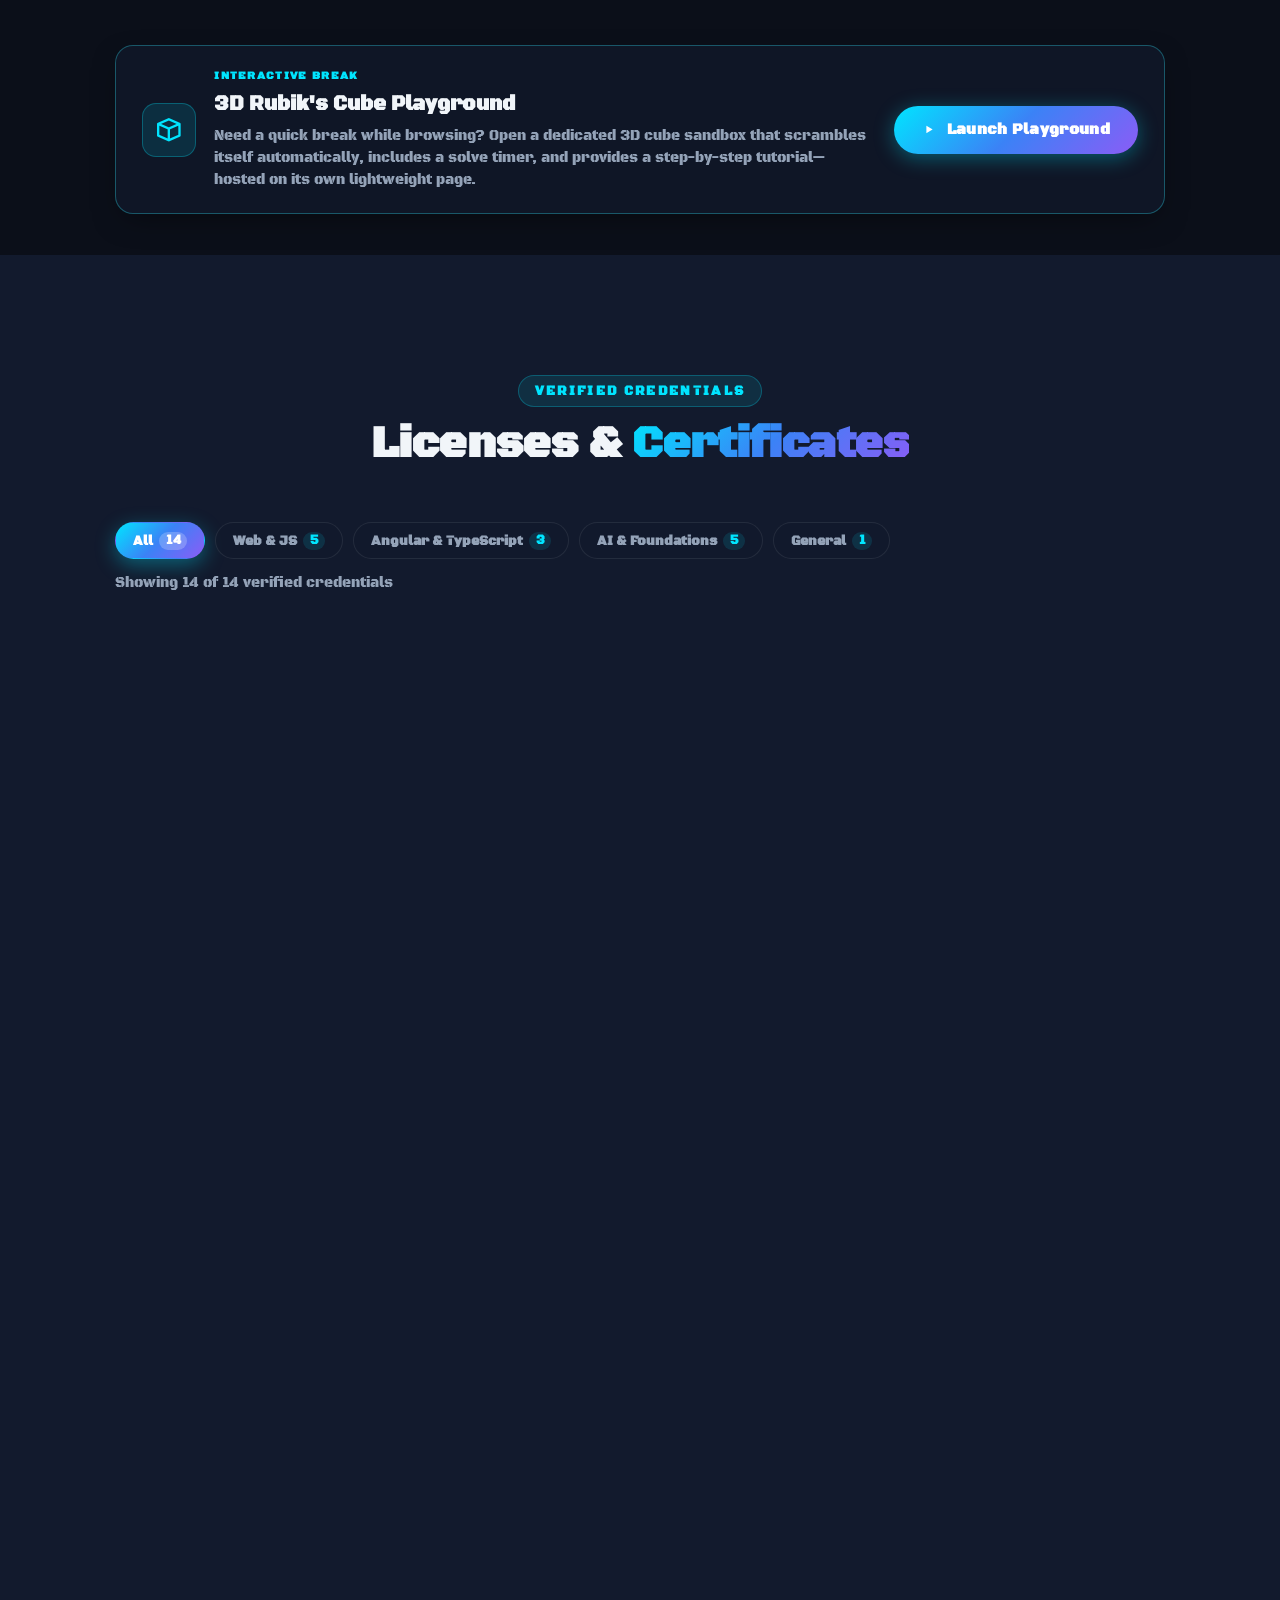
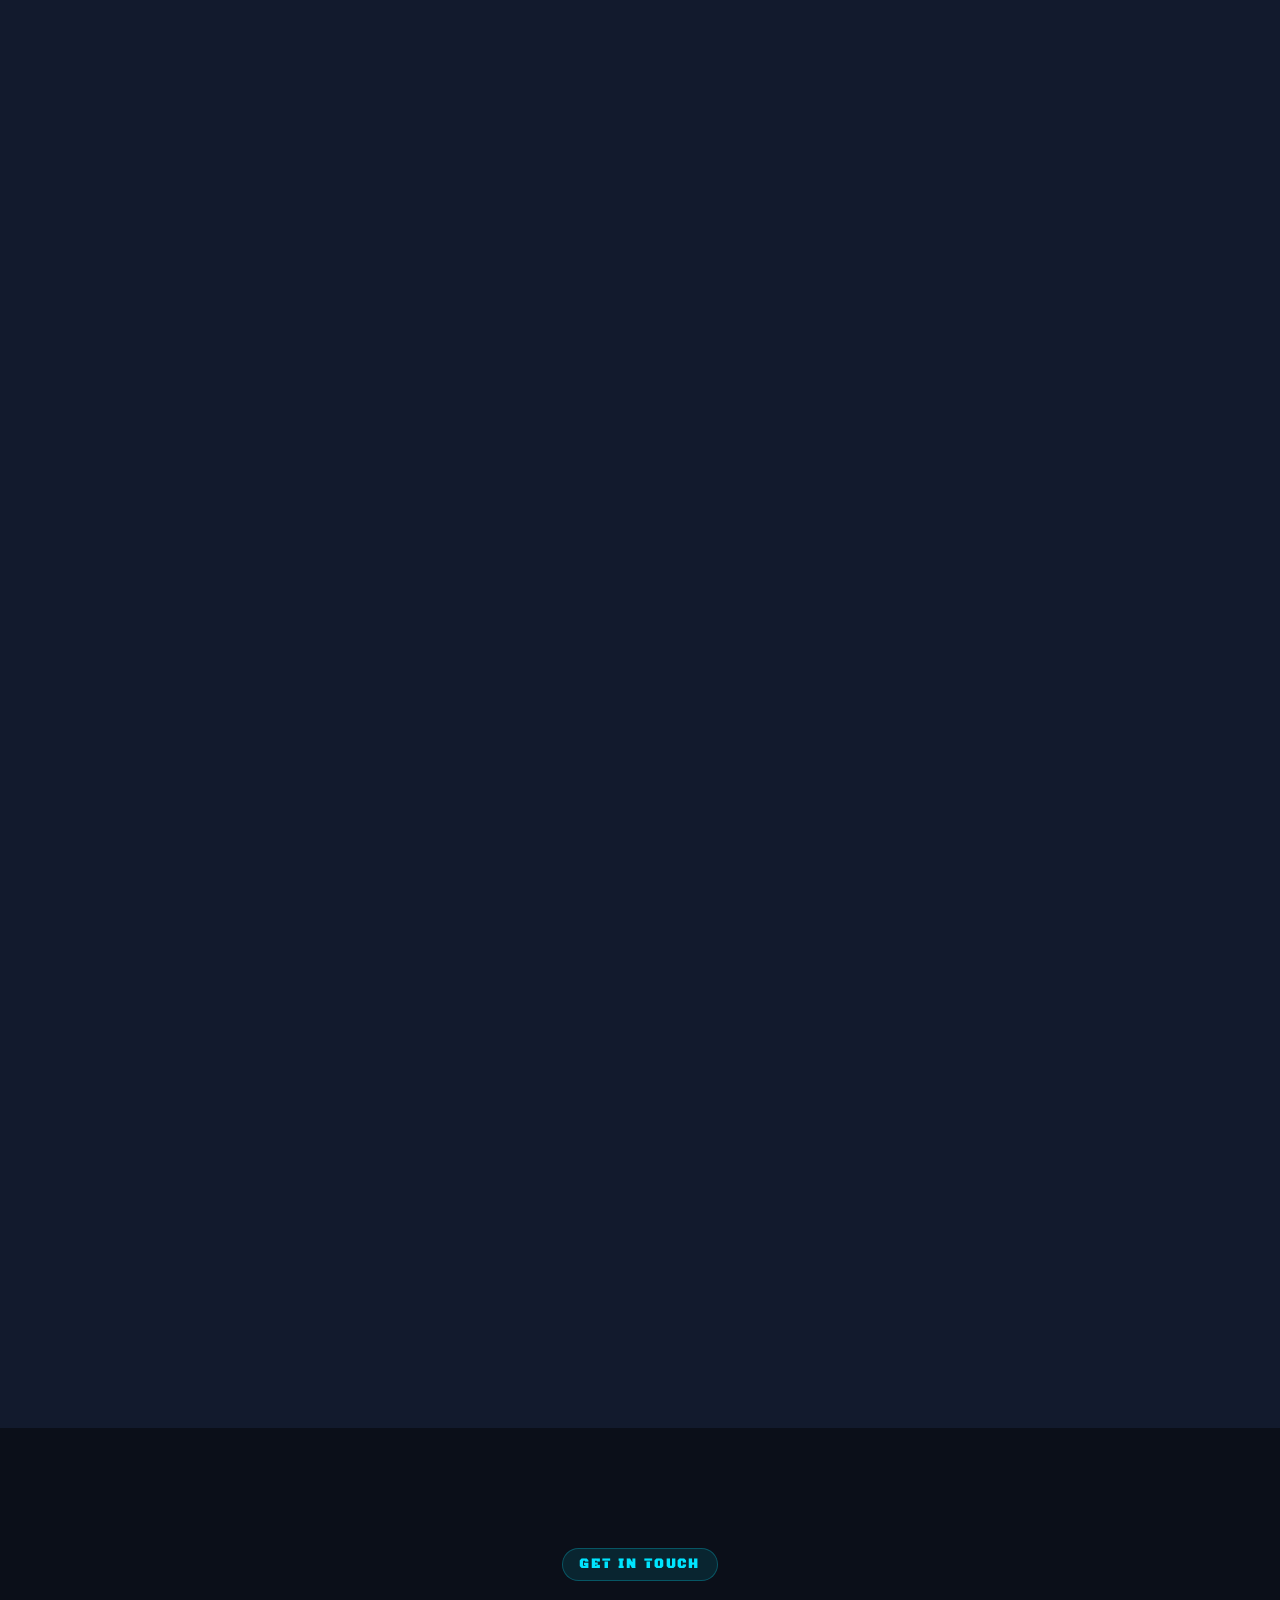
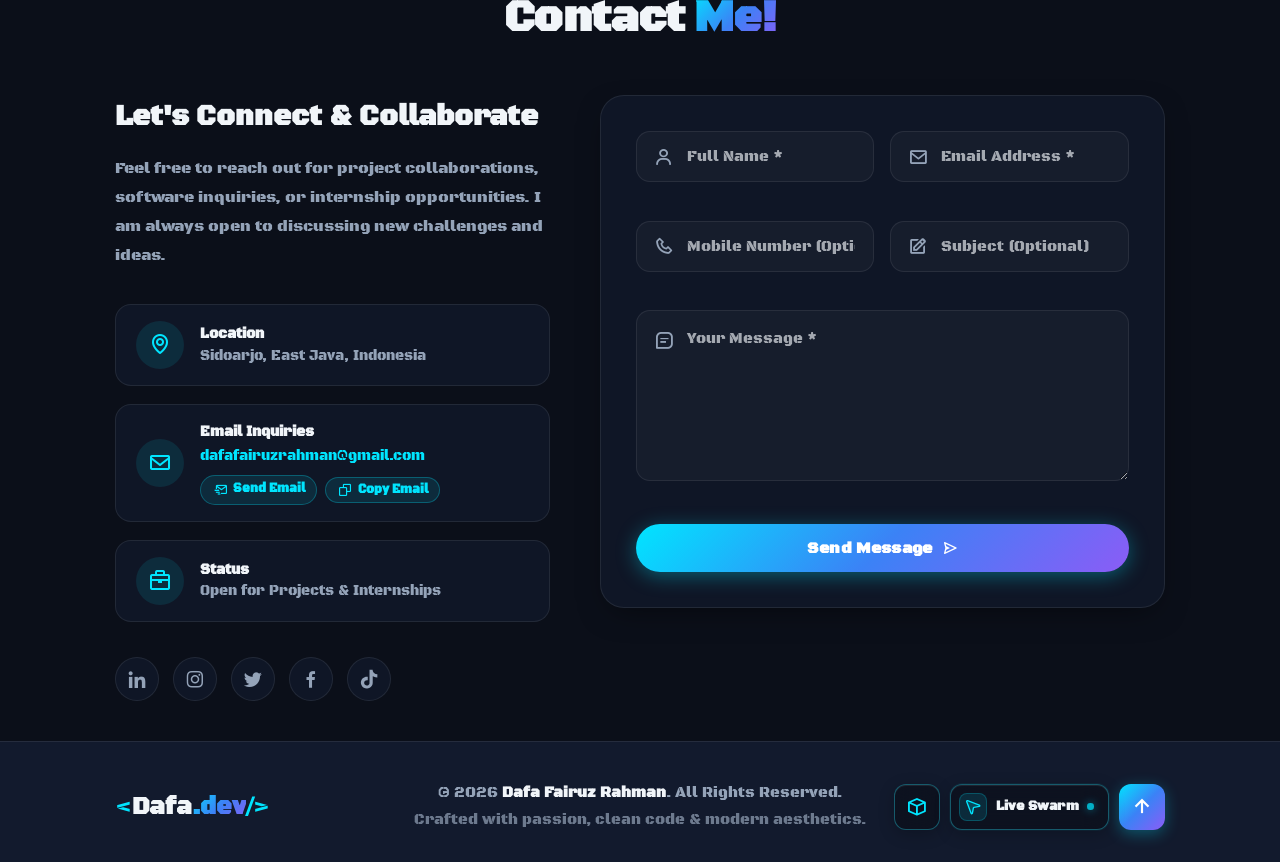
==== commit 8c232b26: "feat: add standalone 3D Rubik's Cube playground with auto-scramble" ====
--- a/index.html
+++ b/index.html
@@ -170,6 +170,7 @@
             <a href="#portfolio">Portfolio</a>
             <a href="#certificates">Certificates</a>
             <a href="#contact">Contact</a>
+            <a href="playground.html" class="nav-playground"><i class='bx bx-cube' aria-hidden="true"></i> Playground</a>
         </nav>
         <div class="header-actions">
             <label class="theme-picker" for="theme-select" title="Change Theme Color">
@@ -782,6 +783,20 @@
                     </div>
                 </div>
             </div>
+        </div>
+        <div class="playground-banner">
+            <div class="playground-banner-info">
+                <span class="playground-banner-icon" aria-hidden="true"><i class='bx bx-cube'></i></span>
+                <div class="playground-banner-copy">
+                    <span class="playground-banner-badge">Interactive Break</span>
+                    <h3>3D Rubik's Cube Playground</h3>
+                    <p>Need a quick break while browsing? Open a dedicated 3D cube sandbox that scrambles itself automatically, includes a solve timer, and provides a step-by-step tutorial—hosted on its own lightweight page.</p>
+                </div>
+            </div>
+            <a href="playground.html" class="btn btn-primary playground-banner-btn">
+                <i class='bx bx-play' aria-hidden="true"></i>
+                <span>Launch Playground</span>
+            </a>
         </div>
     </section>
 
@@ -1413,6 +1428,9 @@
                 <p class="footer-sub">Crafted with passion, clean code & modern aesthetics.</p>
             </div>
             <div class="footer-actions">
+                <a href="playground.html" class="footer-playground-btn" aria-label="Open 3D Rubik's Cube Playground" title="Take a break: 3D Rubik's Cube Playground">
+                    <i class='bx bx-cube' aria-hidden="true"></i>
+                </a>
                 <button type="button" class="footer-swarm-btn" id="footer-swarm-btn" aria-label="Reconstruct website with interactive multiplayer cursors" title="Rebuild website live with multiplayer cursors (Shortcut: Alt+S)" aria-pressed="false">
                     <span class="swarm-btn-icon" aria-hidden="true">
                         <svg class="swarm-main-pointer" viewBox="0 0 24 24" width="18" height="18" fill="none" aria-hidden="true" focusable="false">
--- a/style.css
+++ b/style.css
@@ -4042,7 +4042,10 @@
         font-size: 56%;
     }
     .navbar a {
-        margin: 0 0.72rem;
+        margin: 0 0.55rem;
+    }
+    .footer-content {
+        grid-template-columns: auto minmax(0, 1fr) auto;
     }
     .home {
         gap: 3rem;
@@ -4113,7 +4116,7 @@
                     border-color 0.3s ease;
     }
     .navbar.active {
-        max-height: 460px;
+        max-height: 500px;
         opacity: 1;
         visibility: visible;
         pointer-events: auto;
@@ -4901,6 +4904,169 @@
     transform: scale(1.1);
 }
 
+.nav-playground {
+    display: inline-flex;
+    align-items: center;
+    gap: 0.45rem;
+}
+
+.nav-playground i {
+    font-size: 1.65rem;
+    color: var(--main-color);
+    transition: transform 0.28s ease;
+}
+
+.nav-playground:hover i {
+    transform: rotate(15deg) scale(1.08);
+}
+
+.playground-banner {
+    display: flex;
+    align-items: center;
+    justify-content: space-between;
+    gap: 2.4rem;
+    margin-top: 3.4rem;
+    padding: 2.2rem 2.6rem;
+    background: var(--card-bg);
+    border: 1px solid color-mix(in srgb, var(--main-color) 25%, var(--card-border));
+    border-radius: 1.8rem;
+    backdrop-filter: blur(12px);
+    -webkit-backdrop-filter: blur(12px);
+    box-shadow: var(--shadow-card);
+    transition: border-color 0.3s ease, box-shadow 0.3s ease, transform 0.3s ease;
+}
+
+.playground-banner:hover {
+    border-color: rgba(var(--accent-rgb), 0.55);
+    box-shadow: var(--shadow-glow), var(--shadow-card);
+    transform: translateY(-2px);
+}
+
+.playground-banner-info {
+    display: flex;
+    align-items: center;
+    gap: 1.8rem;
+    min-width: 0;
+}
+
+.playground-banner-icon {
+    display: inline-flex;
+    align-items: center;
+    justify-content: center;
+    width: 5.4rem;
+    height: 5.4rem;
+    border-radius: 1.4rem;
+    background: rgba(var(--accent-rgb), 0.12);
+    border: 1px solid rgba(var(--accent-rgb), 0.28);
+    color: var(--main-color);
+    font-size: 2.8rem;
+    flex-shrink: 0;
+}
+
+.playground-banner-badge {
+    display: inline-block;
+    font-size: 1.1rem;
+    font-weight: 700;
+    letter-spacing: 0.12em;
+    text-transform: uppercase;
+    color: var(--main-color);
+    margin-bottom: 0.35rem;
+}
+
+.playground-banner-copy h3 {
+    font-size: 2rem;
+    font-weight: 700;
+    color: var(--text-color);
+    margin-bottom: 0.4rem;
+}
+
+.playground-banner-copy p {
+    font-size: 1.38rem;
+    line-height: 1.6;
+    color: var(--text-muted);
+    max-width: 68ch;
+}
+
+.playground-banner-btn {
+    flex-shrink: 0;
+    white-space: nowrap;
+}
+
+.footer-playground-btn {
+    display: inline-flex;
+    align-items: center;
+    justify-content: center;
+    width: 4.6rem;
+    height: 4.6rem;
+    border-radius: 1.2rem;
+    background: color-mix(in srgb, var(--bg-color) 65%, transparent);
+    color: var(--main-color);
+    border: 1px solid color-mix(in srgb, var(--main-color) 28%, var(--card-border));
+    backdrop-filter: blur(14px);
+    -webkit-backdrop-filter: blur(14px);
+    box-shadow: 0 4px 16px rgba(0, 0, 0, 0.22),
+                inset 0 1px 0 rgba(255, 255, 255, 0.08);
+    transition: transform 0.28s cubic-bezier(0.2, 0.8, 0.2, 1),
+                box-shadow 0.28s ease,
+                border-color 0.28s ease,
+                background 0.28s ease,
+                color 0.28s ease;
+    text-decoration: none;
+    flex-shrink: 0;
+}
+
+.footer-playground-btn i {
+    font-size: 2.1rem;
+    transition: transform 0.28s ease;
+}
+
+.footer-playground-btn:hover {
+    transform: translateY(-2px);
+    border-color: rgba(var(--accent-rgb), 0.72);
+    background: color-mix(in srgb, var(--card-bg) 92%, rgba(var(--accent-rgb), 0.08));
+    box-shadow: 0 8px 22px rgba(var(--accent-rgb), 0.22),
+                0 2px 8px rgba(0, 0, 0, 0.25);
+}
+
+.footer-playground-btn:hover i {
+    transform: rotate(15deg) scale(1.06);
+}
+
+.footer-playground-btn:focus-visible {
+    outline: 2px solid var(--main-color);
+    outline-offset: 3px;
+}
+
+:root[data-scheme="light"] .footer-playground-btn {
+    background: rgba(255, 255, 255, 0.92);
+    color: var(--main-hover);
+    border-color: color-mix(in srgb, var(--main-color) 32%, rgba(15, 23, 42, 0.12));
+    box-shadow: 0 4px 14px rgba(15, 23, 42, 0.06),
+                inset 0 1px 0 rgba(255, 255, 255, 0.9);
+}
+
+:root[data-scheme="light"] .footer-playground-btn:hover {
+    background: #ffffff;
+    border-color: var(--main-color);
+    box-shadow: 0 8px 20px rgba(var(--accent-rgb), 0.18),
+                0 2px 6px rgba(15, 23, 42, 0.06);
+}
+
+@media (max-width: 768px) {
+    .playground-banner {
+        flex-direction: column;
+        align-items: flex-start;
+        padding: 2rem;
+    }
+    .playground-banner-info {
+        align-items: flex-start;
+    }
+    .playground-banner-btn {
+        width: 100%;
+        justify-content: center;
+    }
+}
+
 
 @media (prefers-reduced-motion: reduce) {
     *,
